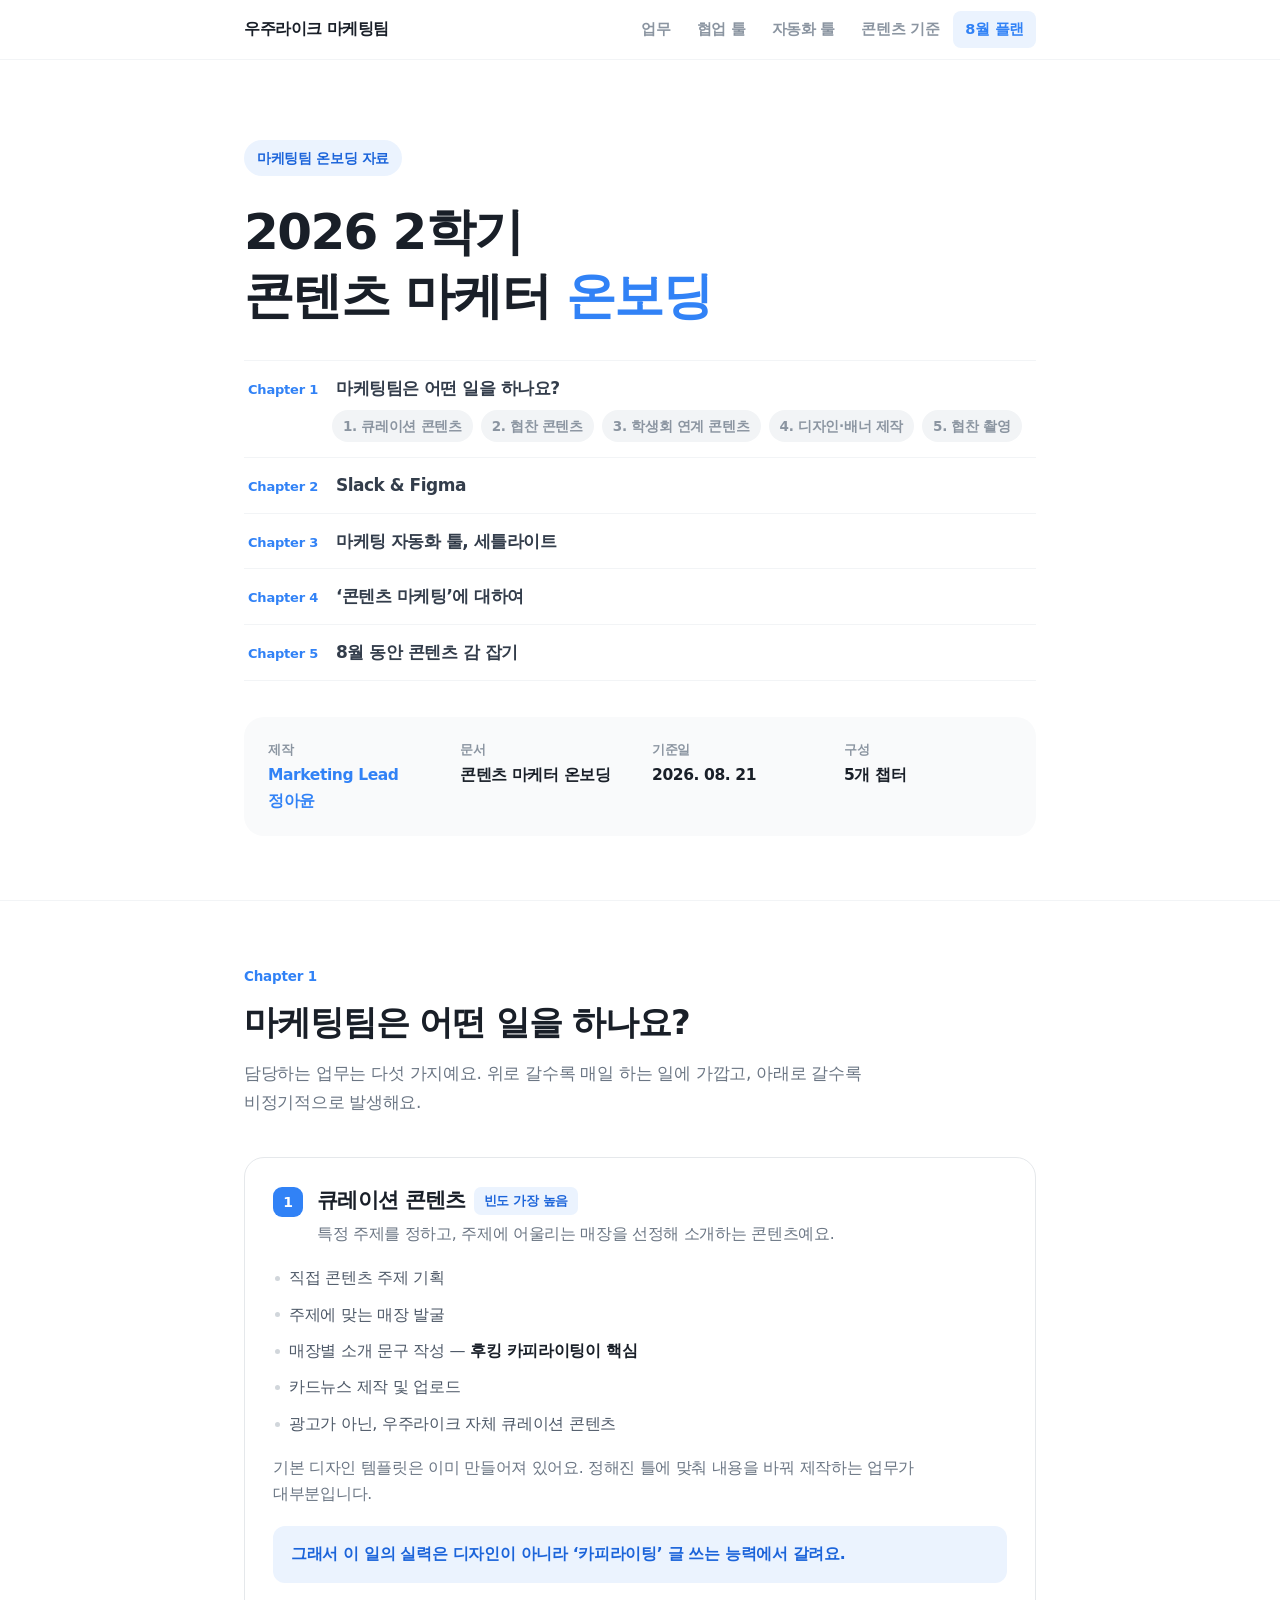
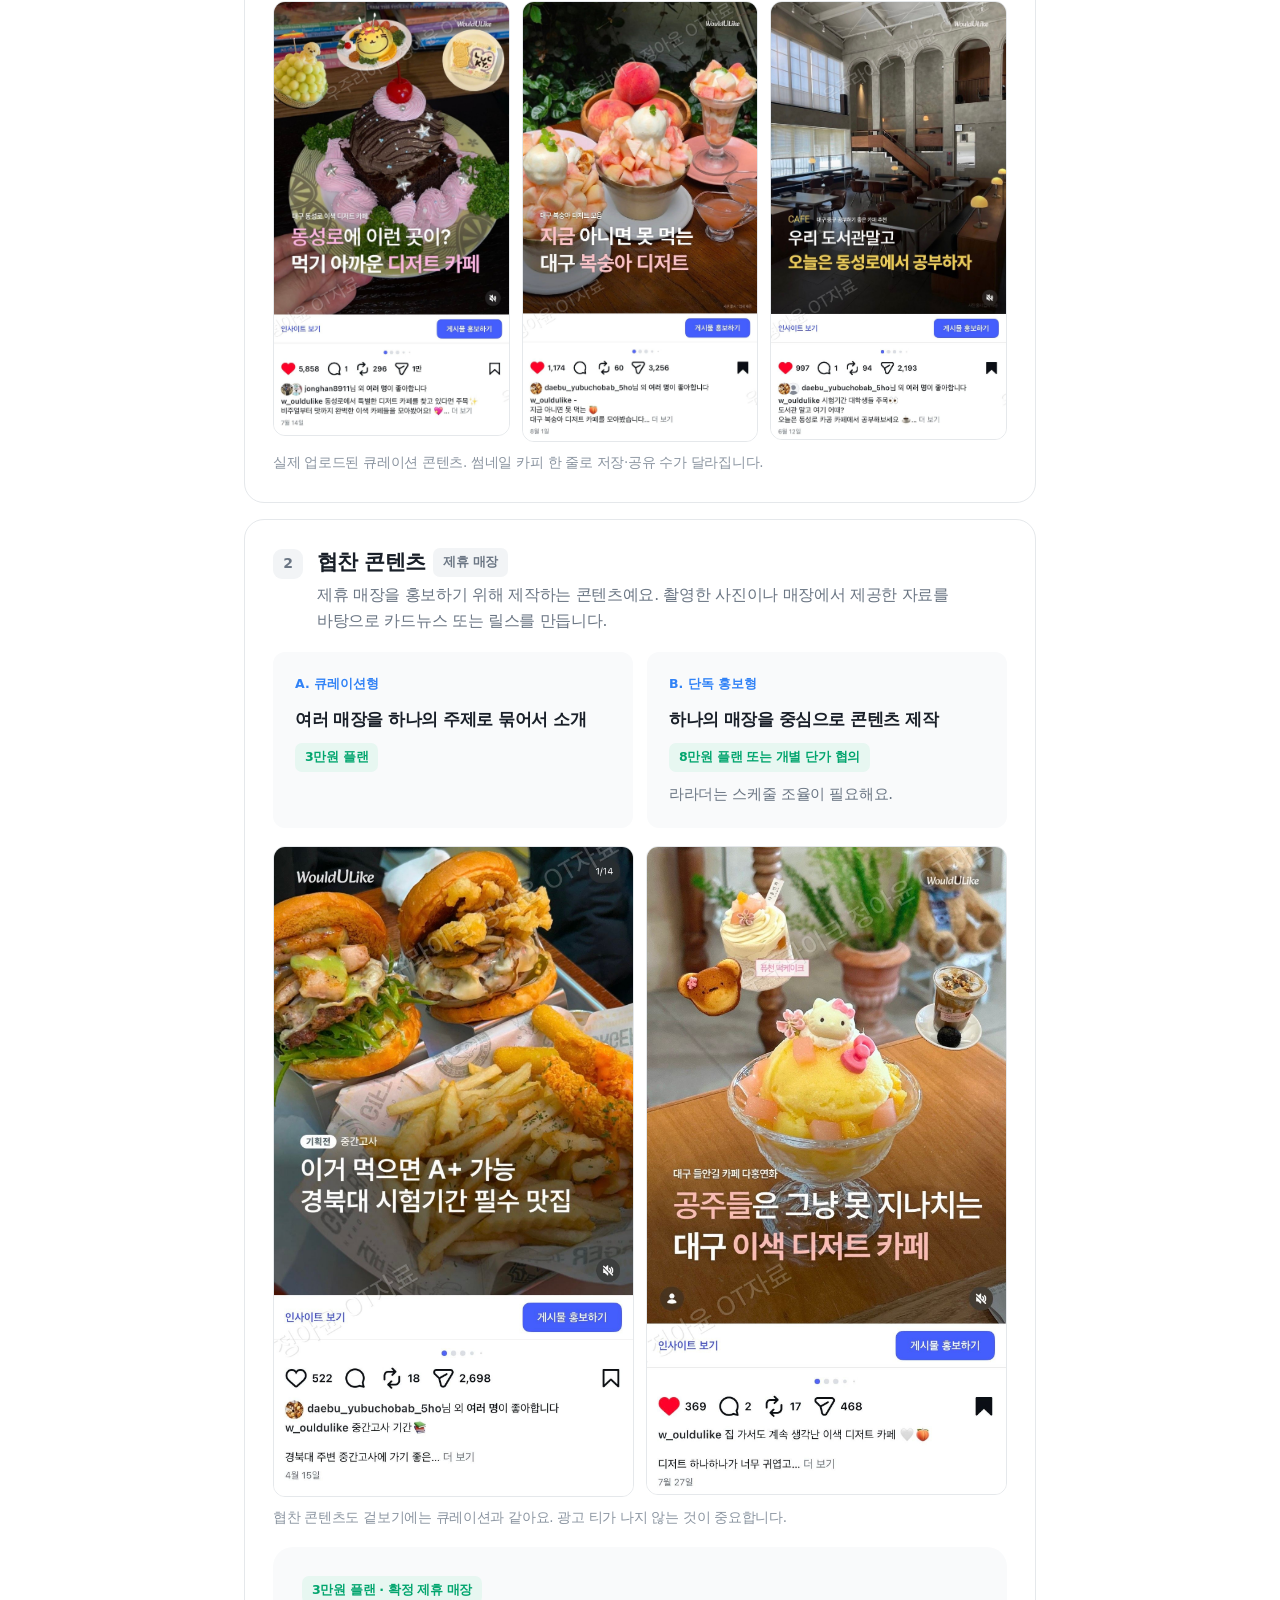
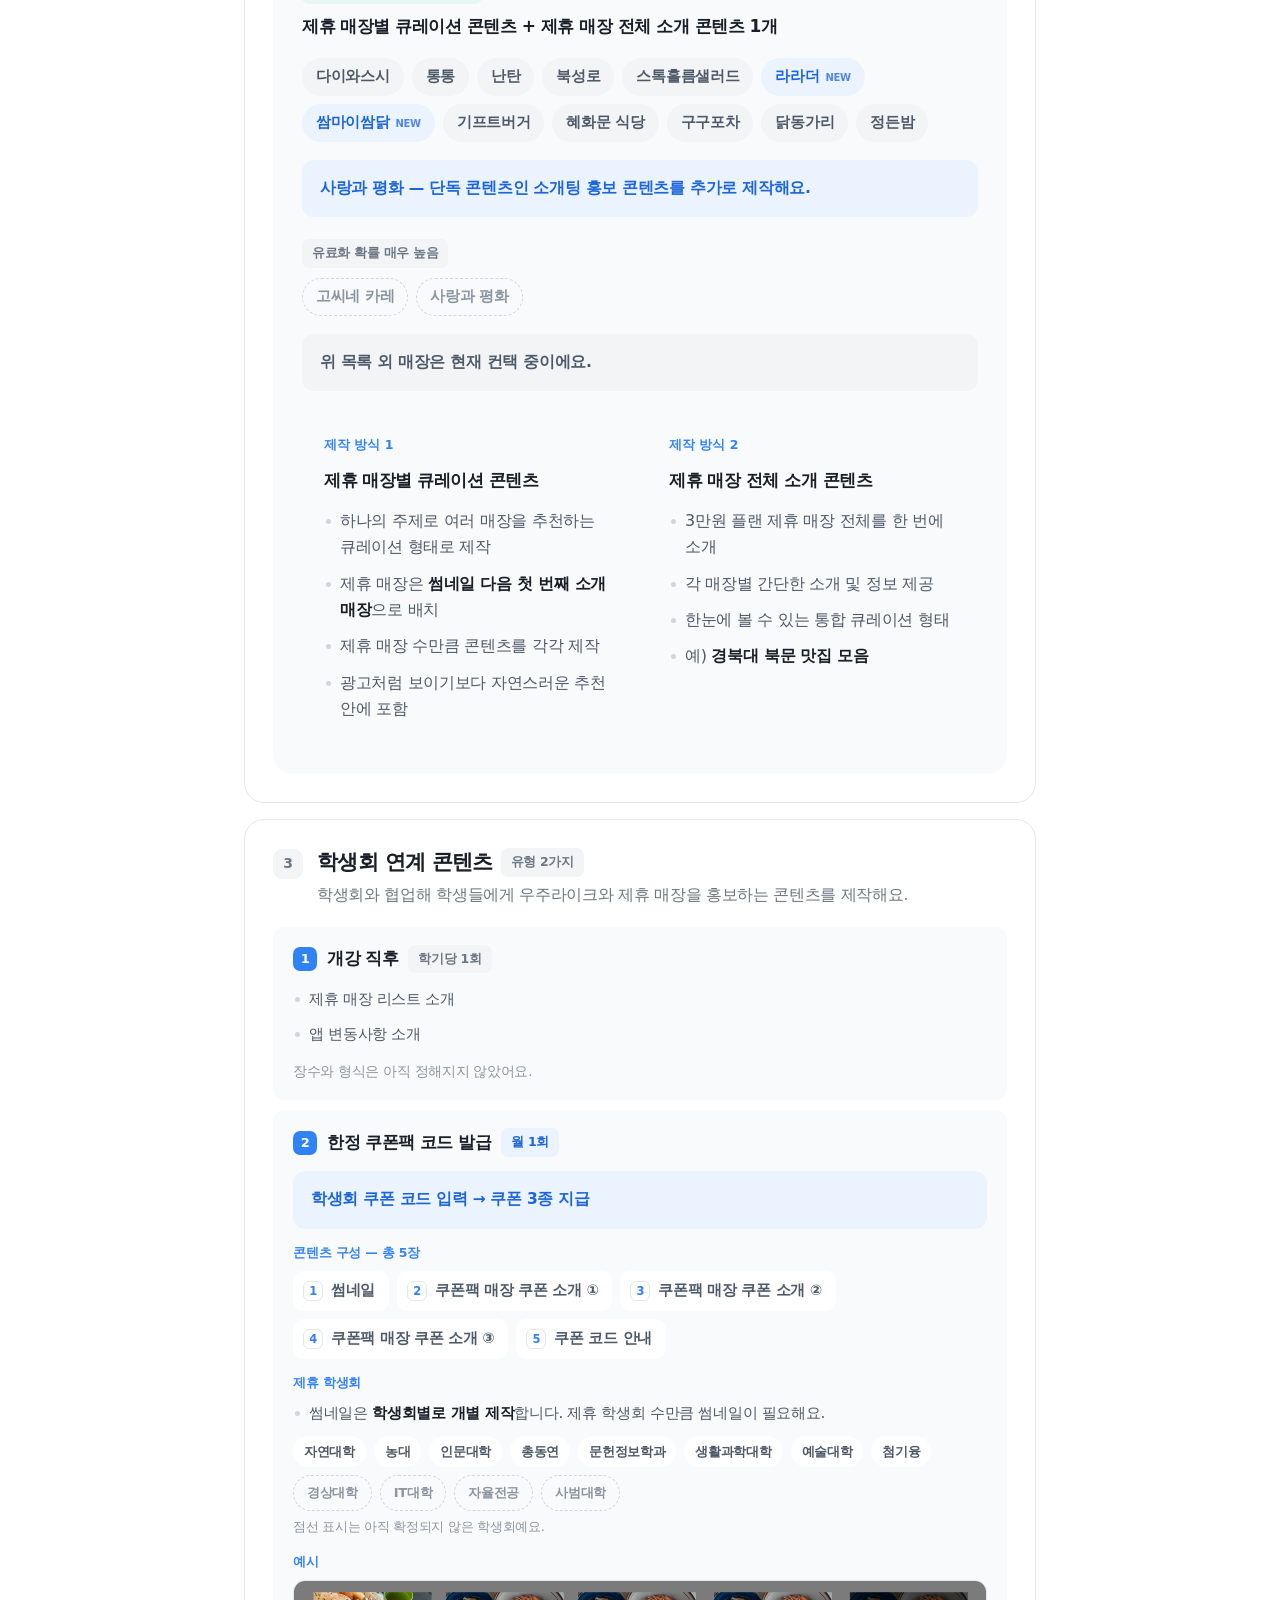
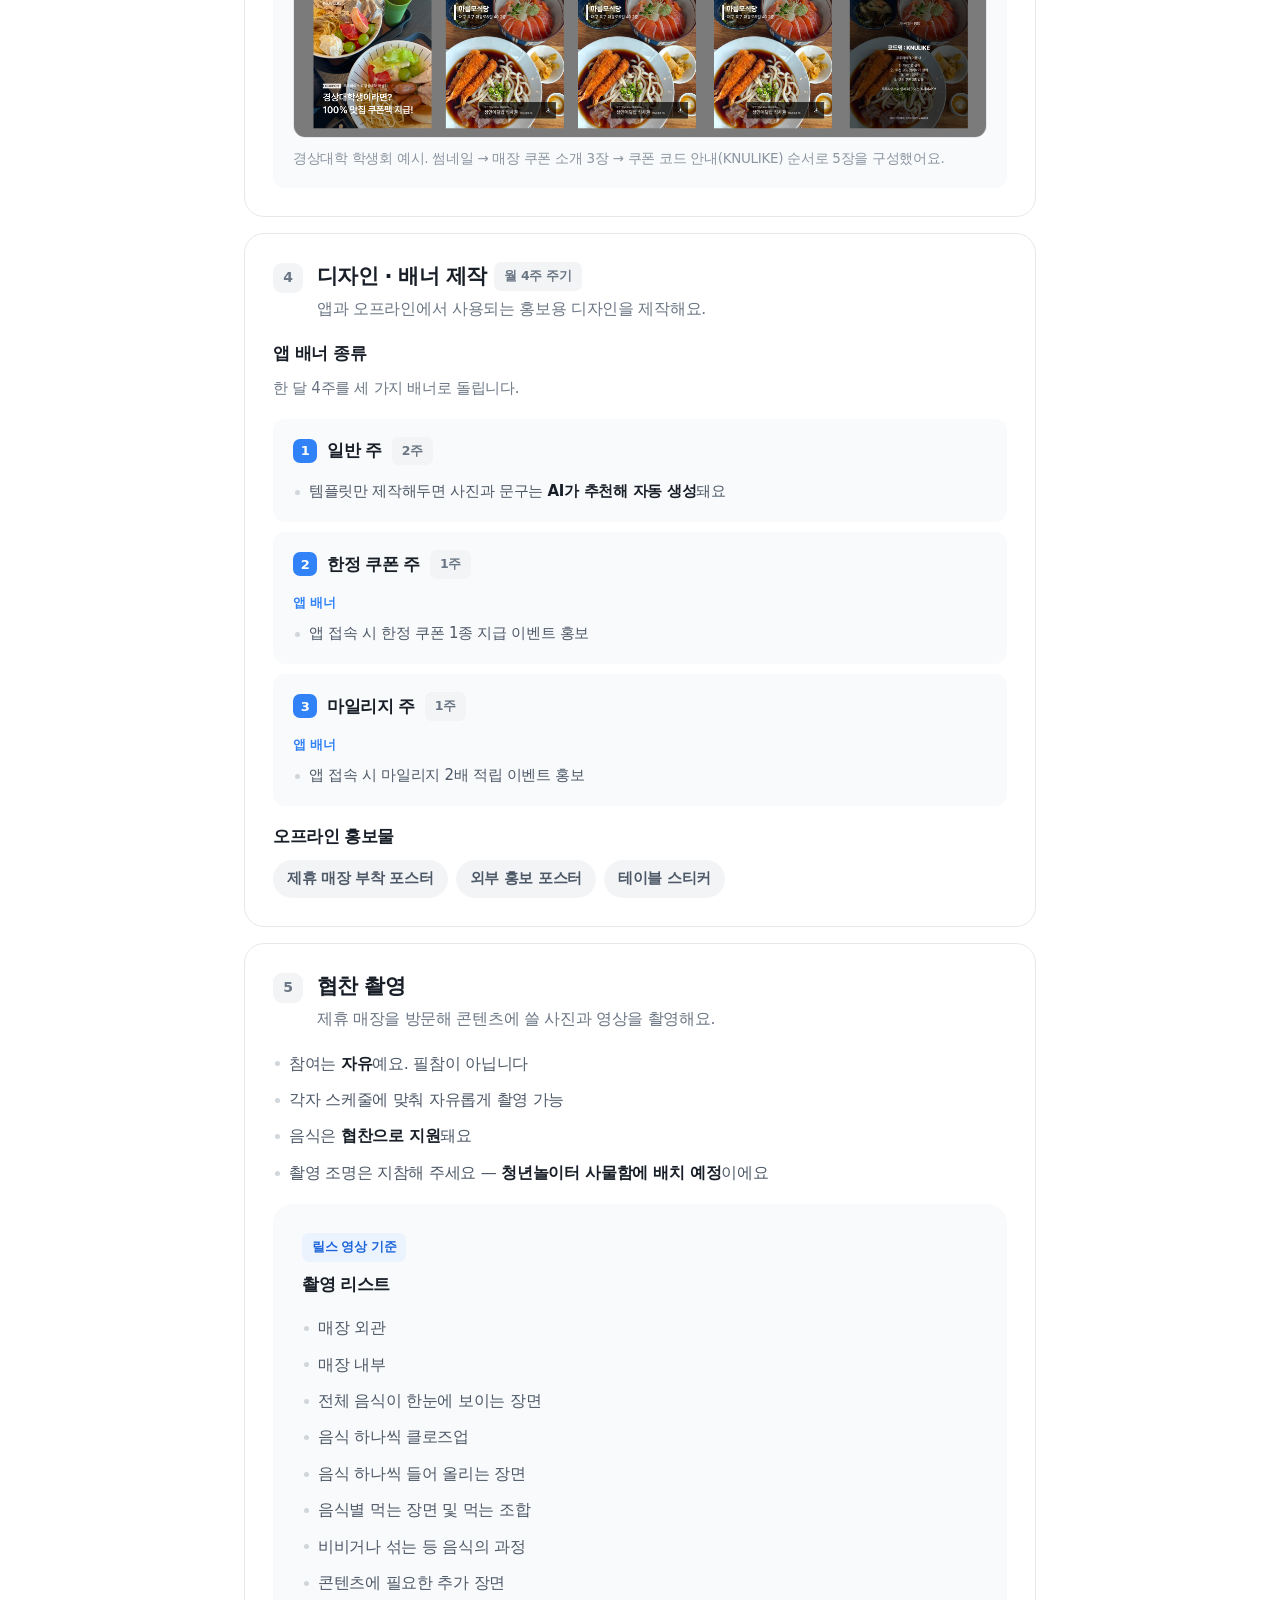
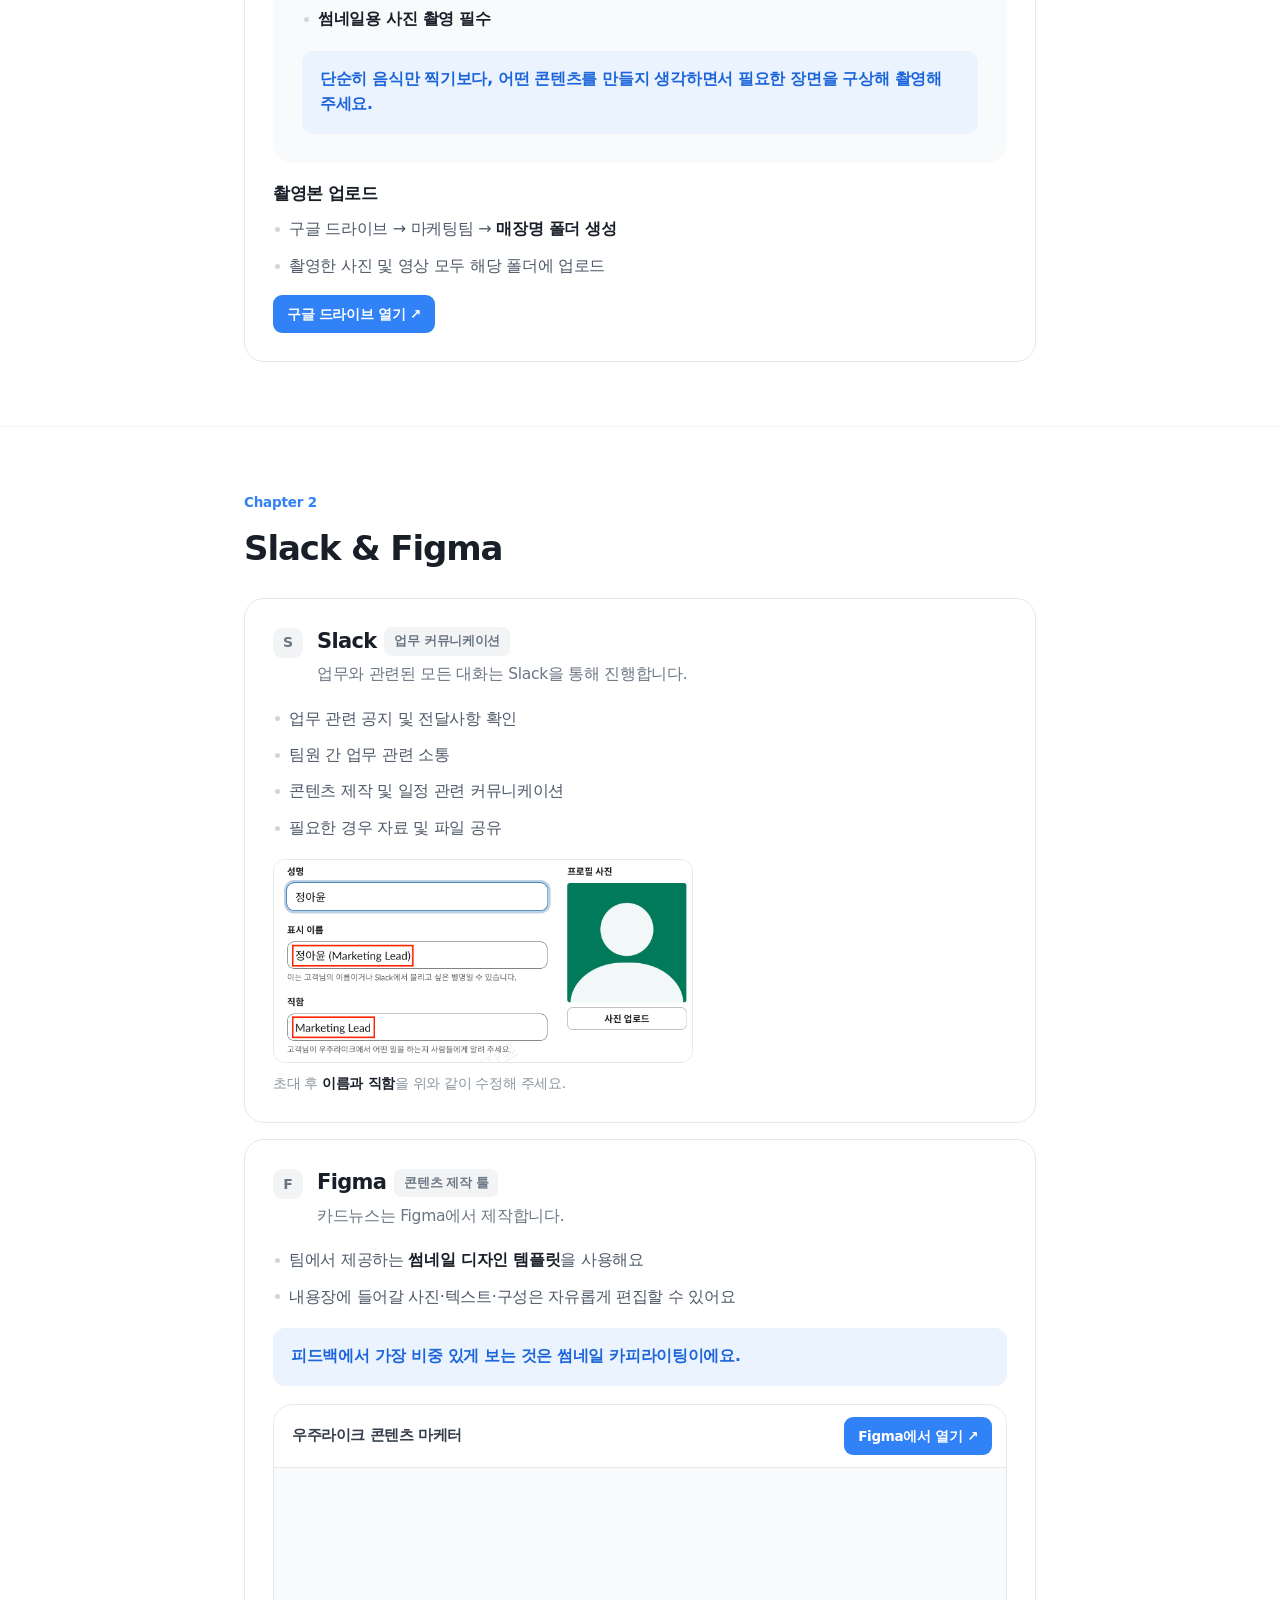
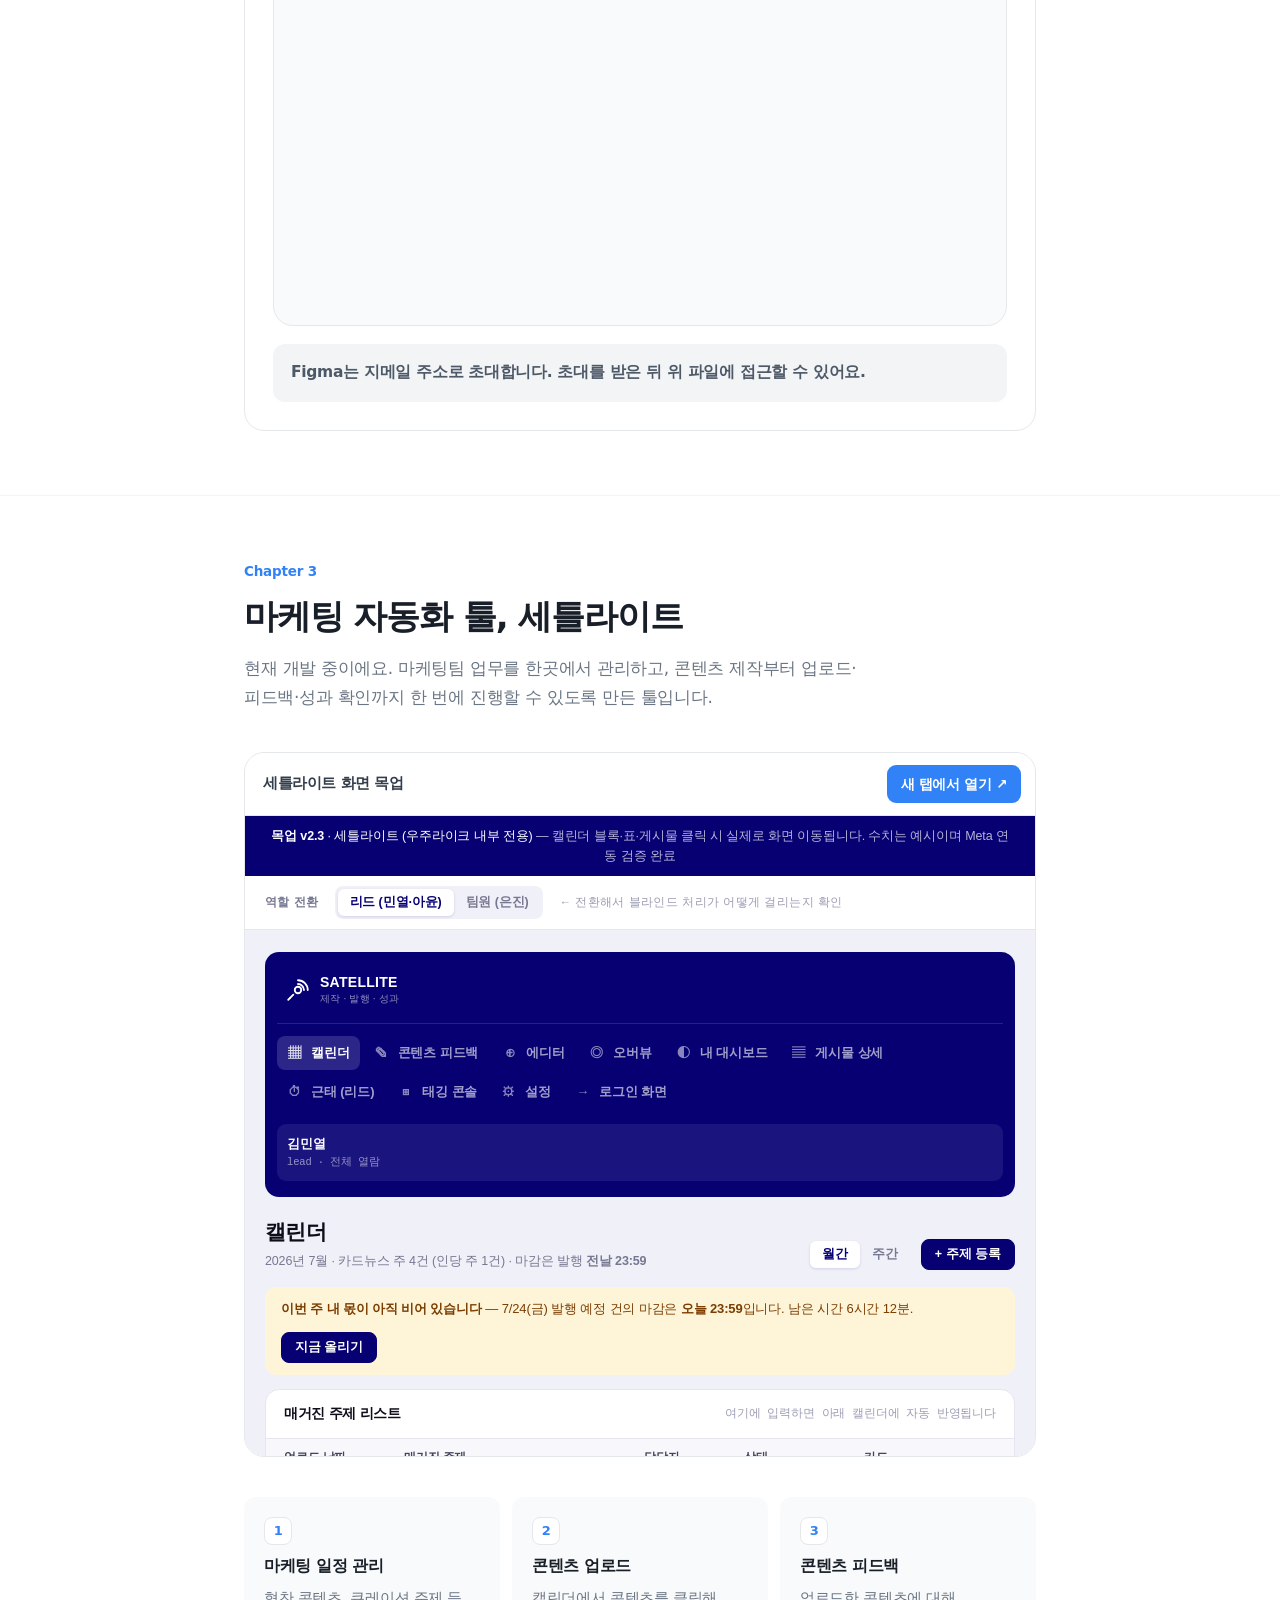
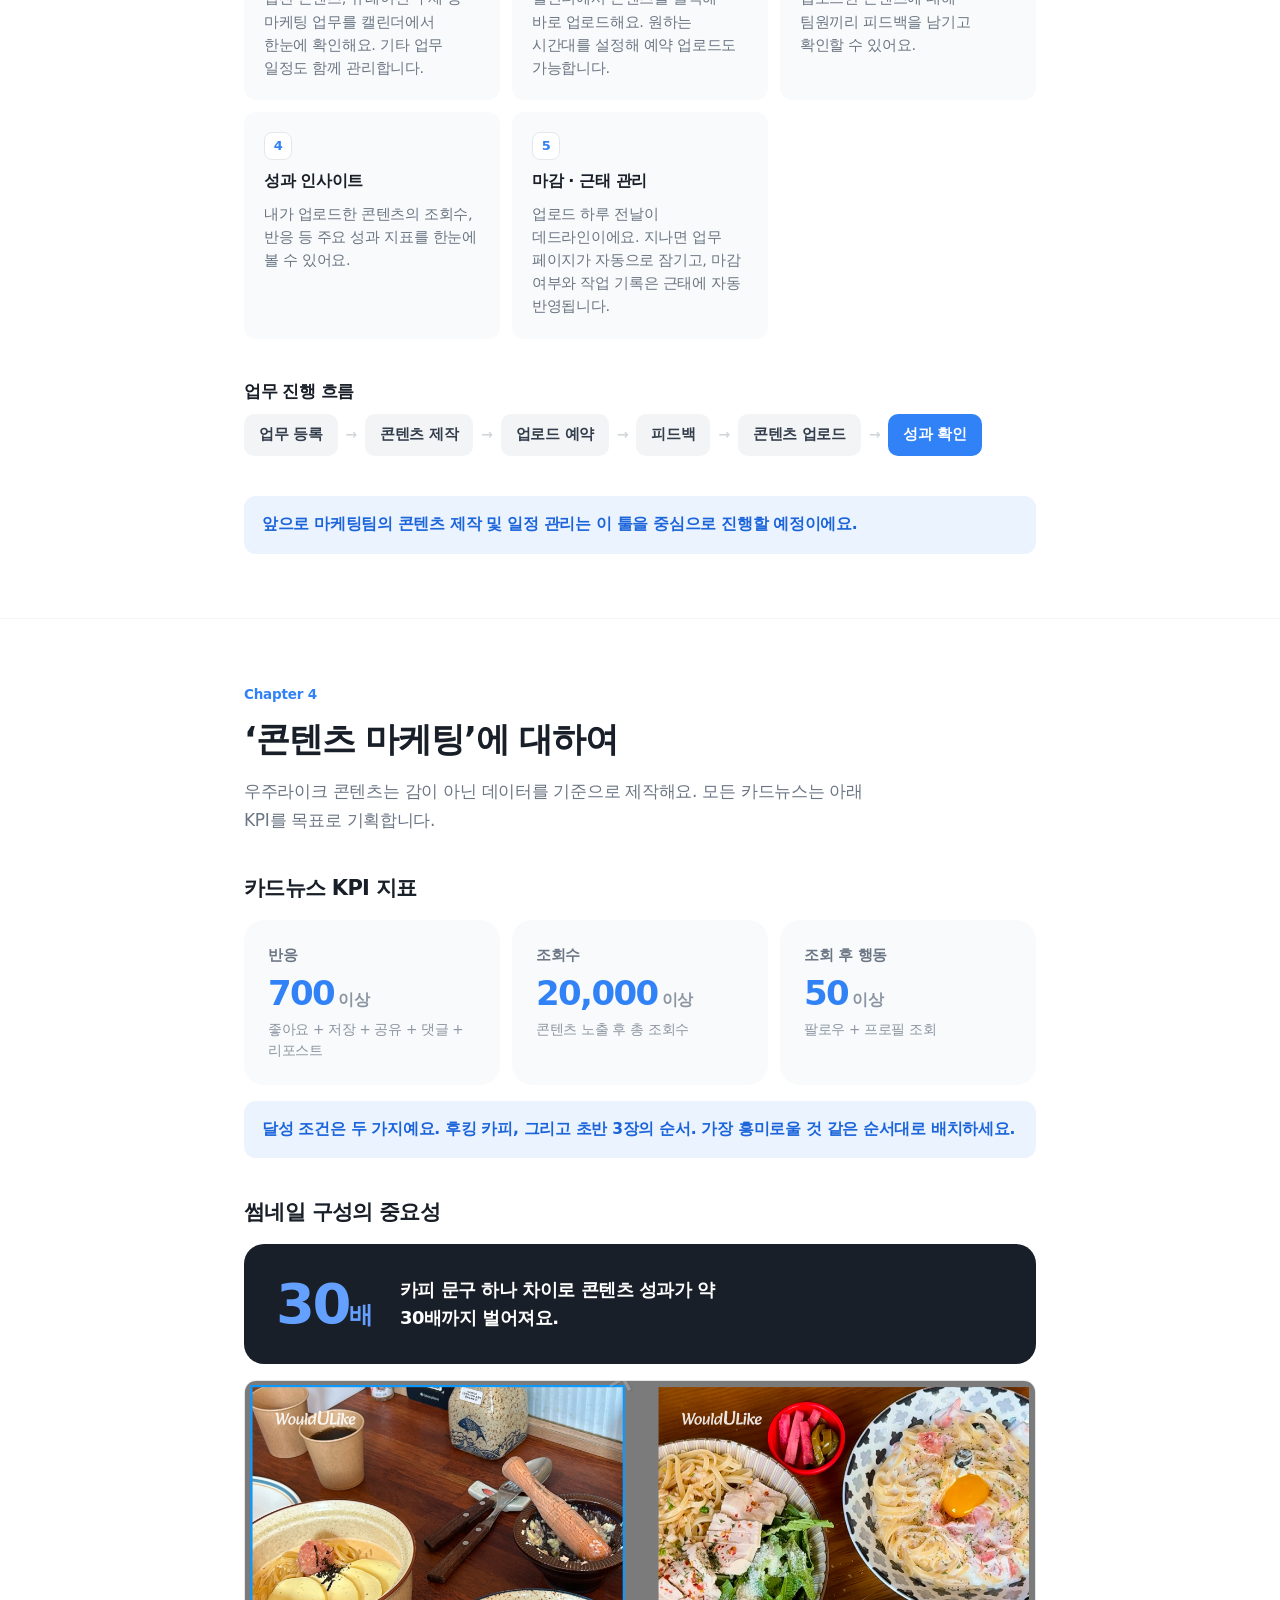
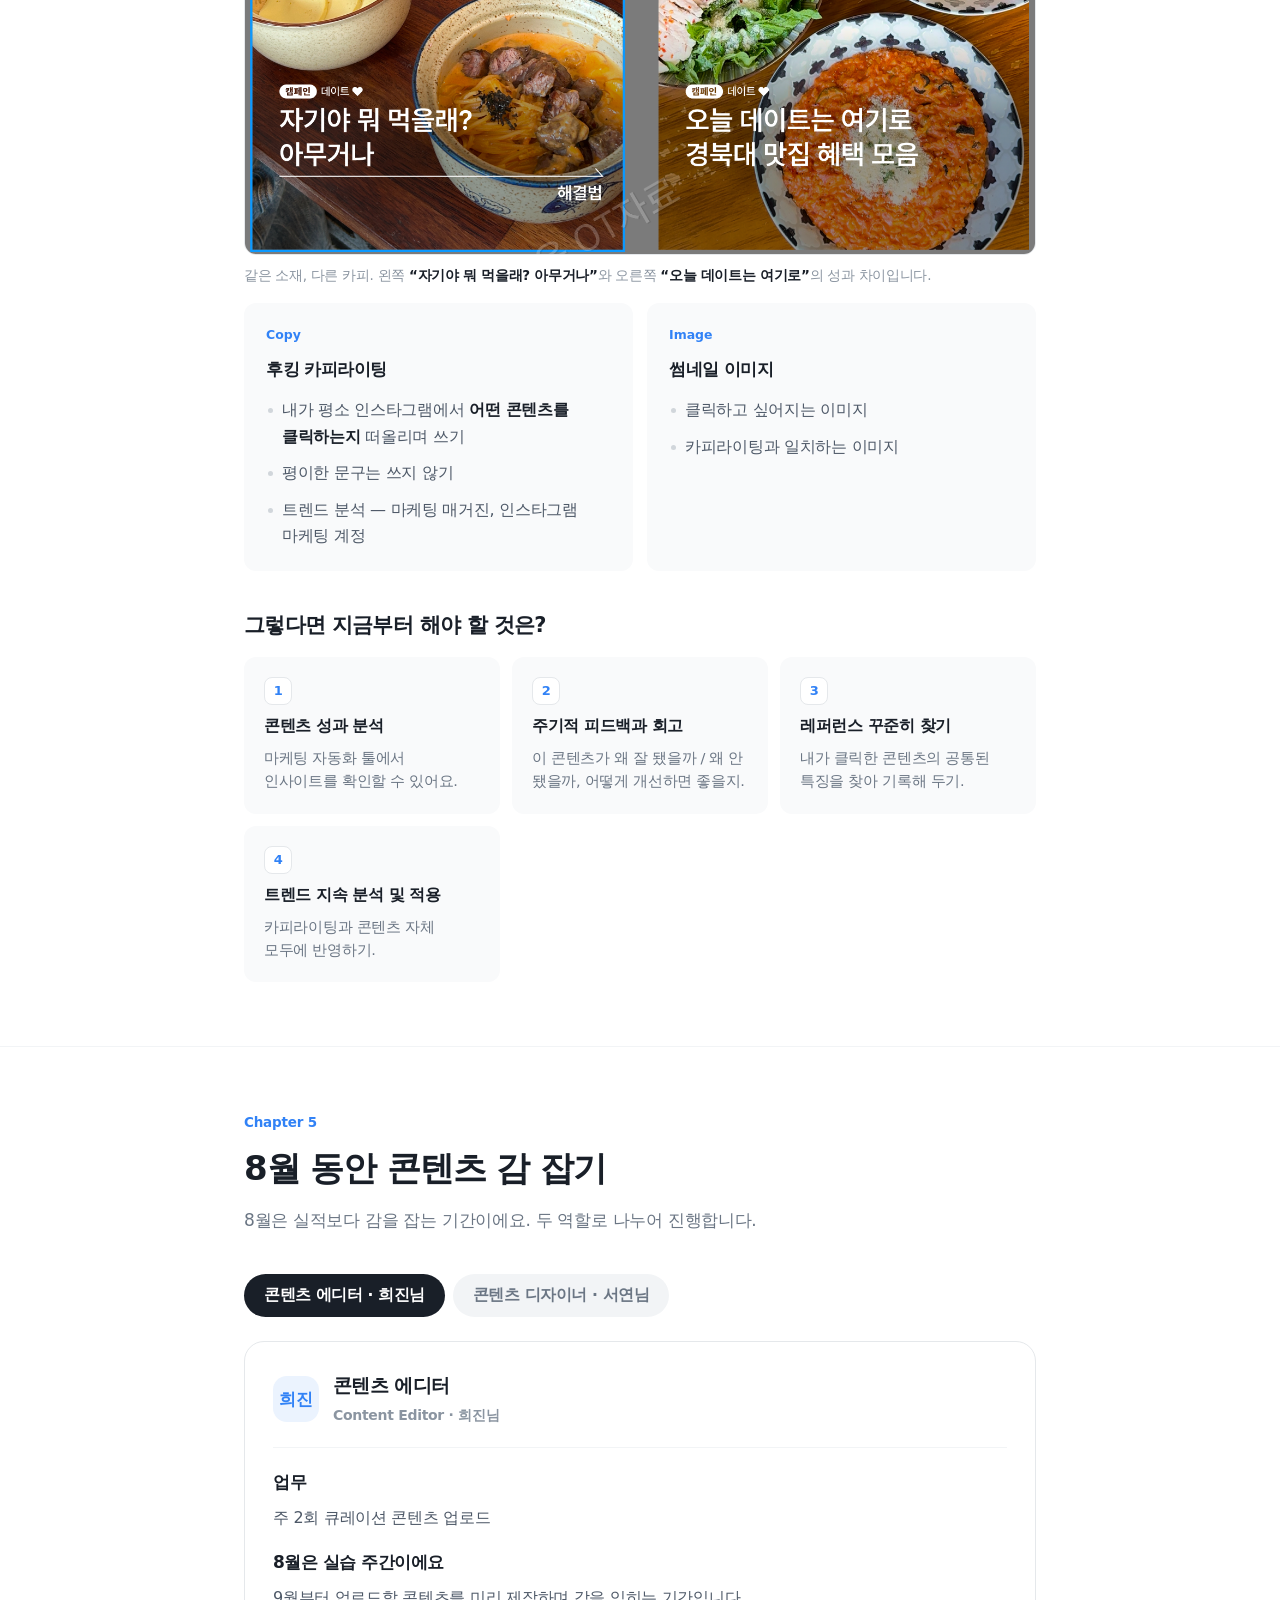
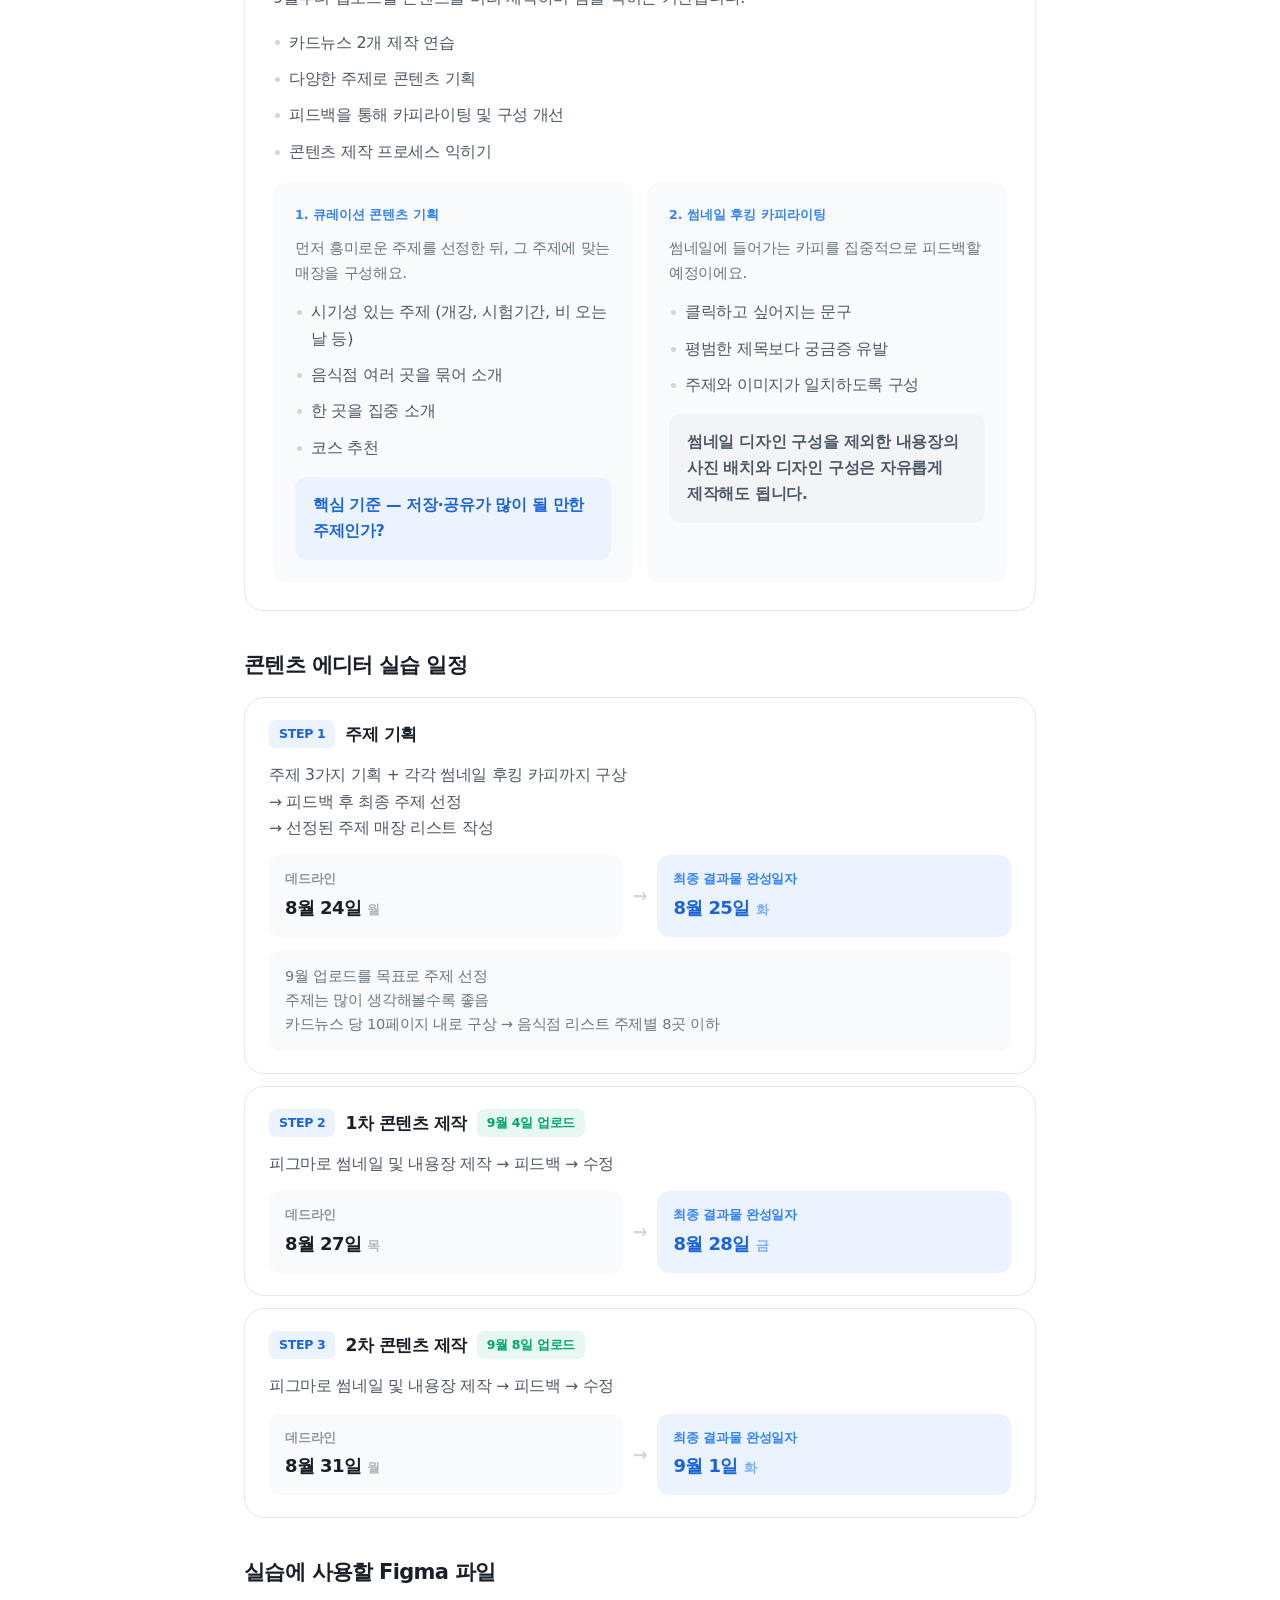
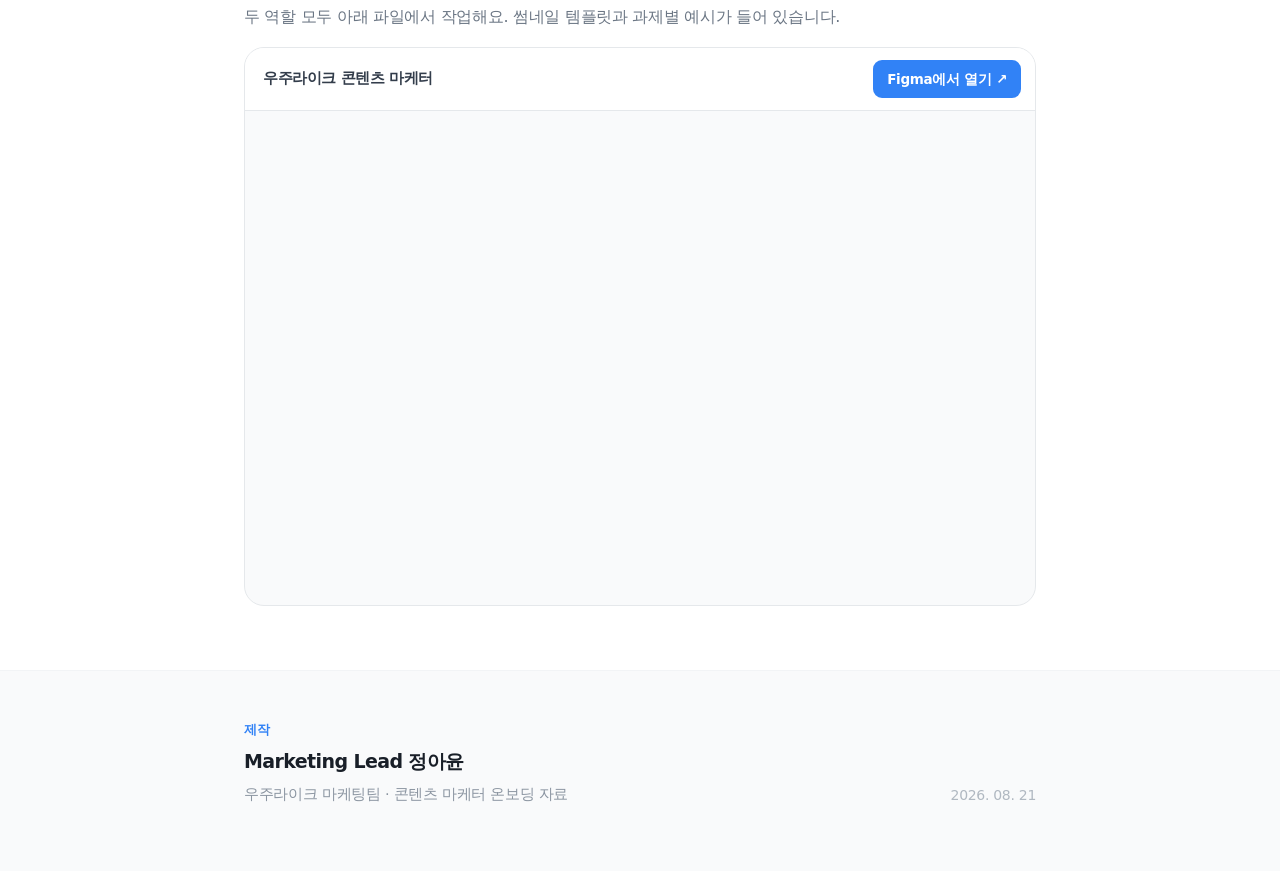
==== index.html @ c275dcf7 "협찬 콘텐츠 A/B 유형에 플랜 단가 반영 Co-Authored-By: Claude Opus 5 (1M context) <noreply@anthropic.com>" ====
<!DOCTYPE html>
<html lang="ko">
<head>
<meta charset="UTF-8">
<meta name="viewport" content="width=device-width, initial-scale=1">
<title>ayun jeong ot</title>
<meta name="description" content="우주라이크 마케팅팀 콘텐츠 마케터 온보딩 자료. 업무 범위, 협업 툴, KPI 기준, 8월 실습 플랜.">
<meta name="robots" content="noindex, nofollow, noarchive, noimageindex">
<meta name="author" content="Ayun Jeong">
<meta property="og:title" content="ayun jeong ot">
<meta property="og:description" content="우주라이크 마케팅팀 콘텐츠 마케터 온보딩 자료">
<meta property="og:type" content="website">
<link rel="preconnect" href="https://cdn.jsdelivr.net" crossorigin>
<link rel="stylesheet" href="https://cdn.jsdelivr.net/gh/orioncactus/pretendard@v1.3.9/dist/web/variable/pretendardvariable-dynamic-subset.css">
<link rel="stylesheet" href="styles.css?v=24">
</head>
<body>

<header class="site-header">
  <div class="wrap">
    <a class="brand" href="#top">
      <span class="bn">우주라이크 마케팅팀</span>
    </a>
    <nav class="gnb">
      <a href="#work">업무</a>
      <a href="#tools">협업 툴</a>
      <a href="#satellite">자동화 툴</a>
      <a href="#principle">콘텐츠 기준</a>
      <a href="#august">8월 플랜</a>
    </nav>
  </div>
</header>

<main id="top">

  <!-- ===== HERO ===== -->
  <div class="hero">
    <div class="wrap">
      <span class="badge">마케팅팀 온보딩 자료</span>
      <h1>2026 2학기<br>콘텐츠 마케터 <span class="accent">온보딩</span></h1>

      <nav class="toc" aria-label="목차">
        <div class="toc-group">
          <a href="#work"><span class="tc">Chapter 1</span><span class="tt">마케팅팀은 어떤 일을 하나요?</span></a>
          <div class="toc-sub">
            <a href="#work-1">1. 큐레이션 콘텐츠</a>
            <a href="#work-2">2. 협찬 콘텐츠</a>
            <a href="#work-3">3. 학생회 연계 콘텐츠</a>
            <a href="#work-4">4. 디자인·배너 제작</a>
            <a href="#work-5">5. 협찬 촬영</a>
          </div>
        </div>
        <a href="#tools"><span class="tc">Chapter 2</span><span class="tt">Slack &amp; Figma</span></a>
        <a href="#satellite"><span class="tc">Chapter 3</span><span class="tt">마케팅 자동화 툴, 세틀라이트</span></a>
        <a href="#principle"><span class="tc">Chapter 4</span><span class="tt">‘콘텐츠 마케팅’에 대하여</span></a>
        <a href="#august"><span class="tc">Chapter 5</span><span class="tt">8월 동안 콘텐츠 감 잡기</span></a>
      </nav>

      <div class="meta-card">
        <div class="item"><span class="k">제작</span><span class="v blue">Marketing Lead 정아윤</span></div>
        <div class="item"><span class="k">문서</span><span class="v">콘텐츠 마케터 온보딩</span></div>
        <div class="item"><span class="k">기준일</span><span class="v">2026. 08. 21</span></div>
        <div class="item"><span class="k">구성</span><span class="v">5개 챕터</span></div>
      </div>
    </div>
  </div>

  <!-- ===== 1. 업무 ===== -->
  <section id="work">
    <div class="wrap">
      <p class="sec-label">Chapter 1</p>
      <h2>마케팅팀은 어떤 일을 하나요?</h2>
      <p class="lead">담당하는 업무는 다섯 가지예요. 위로 갈수록 매일 하는 일에 가깝고, 아래로 갈수록 비정기적으로 발생해요.</p>

      <div class="stack">

        <!-- ① -->
        <article class="card hi" id="work-1">
          <div class="card-top">
            <span class="idx">1</span>
            <div class="tt">
              <div class="row"><h3>큐레이션 콘텐츠</h3><span class="pill blue">빈도 가장 높음</span></div>
              <p class="desc">특정 주제를 정하고, 주제에 어울리는 매장을 선정해 소개하는 콘텐츠예요.</p>
            </div>
          </div>
          <ul class="bul">
            <li>직접 콘텐츠 주제 기획</li>
            <li>주제에 맞는 매장 발굴</li>
            <li>매장별 소개 문구 작성 — <strong>후킹 카피라이팅이 핵심</strong></li>
            <li>카드뉴스 제작 및 업로드</li>
            <li>광고가 아닌, 우주라이크 자체 큐레이션 콘텐츠</li>
          </ul>
          <p style="font-size:15.5px;color:var(--grey600);line-height:1.7">기본 디자인 템플릿은 이미 만들어져 있어요. 정해진 틀에 맞춰 내용을 바꿔 제작하는 업무가 대부분입니다.</p>
          <p class="callout">그래서 이 일의 실력은 디자인이 아니라 <strong>‘카피라이팅’ 글 쓰는 능력</strong>에서 갈려요.</p>
          <figure>
            <div class="shots">
              <img src="assets/curation-1.jpg?v=2" alt="큐레이션 콘텐츠 예시 1 — 동성로 디저트 카페" class="zoomable" loading="lazy">
              <img src="assets/curation-2.jpg?v=2" alt="큐레이션 콘텐츠 예시 2" class="zoomable" loading="lazy">
              <img src="assets/curation-3.jpg?v=2" alt="큐레이션 콘텐츠 예시 3" class="zoomable" loading="lazy">
            </div>
            <figcaption>실제 업로드된 큐레이션 콘텐츠. 썸네일 카피 한 줄로 저장·공유 수가 달라집니다.</figcaption>
          </figure>
        </article>

        <!-- ② -->
        <article class="card" id="work-2">
          <div class="card-top">
            <span class="idx">2</span>
            <div class="tt">
              <div class="row"><h3>협찬 콘텐츠</h3><span class="pill">제휴 매장</span></div>
              <p class="desc">제휴 매장을 홍보하기 위해 제작하는 콘텐츠예요. 촬영한 사진이나 매장에서 제공한 자료를 바탕으로 카드뉴스 또는 릴스를 만듭니다.</p>
            </div>
          </div>

          <div class="duo">
            <div class="cell">
              <span class="tag">A. 큐레이션형</span>
              <span class="ct">여러 매장을 하나의 주제로 묶어서 소개</span>
              <span class="pill green" style="align-self:flex-start">3만원 플랜</span>
            </div>
            <div class="cell">
              <span class="tag">B. 단독 홍보형</span>
              <span class="ct">하나의 매장을 중심으로 콘텐츠 제작</span>
              <span class="pill green" style="align-self:flex-start">8만원 플랜 또는 개별 단가 협의</span>
              <span class="cd">라라더는 스케줄 조율이 필요해요.</span>
            </div>
          </div>

          <figure>
            <div class="shots" style="grid-template-columns:repeat(auto-fit,minmax(200px,1fr))">
              <img src="assets/sponsor-1.jpg?v=2" alt="협찬 콘텐츠 예시 1 — 경북대 시험기간 맛집" class="zoomable" loading="lazy">
              <img src="assets/sponsor-2.jpg?v=2" alt="협찬 콘텐츠 예시 2" class="zoomable" loading="lazy">
            </div>
            <figcaption>협찬 콘텐츠도 겉보기에는 큐레이션과 같아요. 광고 티가 나지 않는 것이 중요합니다.</figcaption>
          </figure>

          <div class="card plain">
            <div class="stack-sm">
              <span class="pill green" style="align-self:flex-start">3만원 플랜 · 확정 제휴 매장</span>
              <h4>제휴 매장별 큐레이션 콘텐츠 + 제휴 매장 전체 소개 콘텐츠 1개</h4>
            </div>
            <div class="chips">
              <span class="chip">다이와스시</span>
              <span class="chip">통통</span>
              <span class="chip">난탄</span>
              <span class="chip">북성로</span>
              <span class="chip">스톡홀름샐러드</span>
              <span class="chip new">라라더</span>
              <span class="chip new">쌈마이쌈닭</span>
              <span class="chip">기프트버거</span>
              <span class="chip">혜화문 식당</span>
              <span class="chip">구구포차</span>
              <span class="chip">닭동가리</span>
              <span class="chip">정든밤</span>
            </div>
            <p class="callout">사랑과 평화 — 단독 콘텐츠인 <strong>소개팅 홍보 콘텐츠</strong>를 추가로 제작해요.</p>

            <div class="stack-sm" style="margin-top:4px">
              <span class="pill" style="align-self:flex-start">유료화 확률 매우 높음</span>
              <div class="chips">
                <span class="chip pending">고씨네 카레</span>
                <span class="chip pending">사랑과 평화</span>
              </div>
            </div>
            <p class="callout grey">위 목록 외 매장은 현재 컨택 중이에요.</p>

            <div class="duo" style="margin-top:4px">
              <div class="cell">
                <span class="tag">제작 방식 1</span>
                <span class="ct">제휴 매장별 큐레이션 콘텐츠</span>
                <ul class="bul" style="margin-top:4px">
                  <li>하나의 주제로 여러 매장을 추천하는 큐레이션 형태로 제작</li>
                  <li>제휴 매장은 <strong>썸네일 다음 첫 번째 소개 매장</strong>으로 배치</li>
                  <li>제휴 매장 수만큼 콘텐츠를 각각 제작</li>
                  <li>광고처럼 보이기보다 자연스러운 추천 안에 포함</li>
                </ul>
              </div>
              <div class="cell">
                <span class="tag">제작 방식 2</span>
                <span class="ct">제휴 매장 전체 소개 콘텐츠</span>
                <ul class="bul" style="margin-top:4px">
                  <li>3만원 플랜 제휴 매장 전체를 한 번에 소개</li>
                  <li>각 매장별 간단한 소개 및 정보 제공</li>
                  <li>한눈에 볼 수 있는 통합 큐레이션 형태</li>
                  <li>예) <strong>경북대 북문 맛집 모음</strong></li>
                </ul>
              </div>
            </div>
          </div>
        </article>

        <!-- ③ -->
        <article class="card" id="work-3">
          <div class="card-top">
            <span class="idx">3</span>
            <div class="tt">
              <div class="row"><h3>학생회 연계 콘텐츠</h3><span class="pill">유형 2가지</span></div>
              <p class="desc">학생회와 협업해 학생들에게 우주라이크와 제휴 매장을 홍보하는 콘텐츠를 제작해요.</p>
            </div>
          </div>

          <div class="weeks">
            <div class="wk">
              <div class="wk-head">
                <span class="wk-n">1</span>
                <span class="wk-t">개강 직후</span>
                <span class="pill">학기당 1회</span>
              </div>
              <ul class="bul">
                <li>제휴 매장 리스트 소개</li>
                <li>앱 변동사항 소개</li>
              </ul>
              <p style="font-size:13.5px;color:var(--grey500);line-height:1.6">장수와 형식은 아직 정해지지 않았어요.</p>
            </div>

            <div class="wk">
              <div class="wk-head">
                <span class="wk-n">2</span>
                <span class="wk-t">한정 쿠폰팩 코드 발급</span>
                <span class="pill blue">월 1회</span>
              </div>
              <p class="callout"><strong>학생회 쿠폰 코드 입력</strong> → 쿠폰 3종 지급</p>

              <div class="wk-sub">
                <span class="wk-lab">콘텐츠 구성 — 총 5장</span>
                <div class="pages">
                  <div class="pg"><span class="pn">1</span><span class="pt">썸네일</span></div>
                  <div class="pg"><span class="pn">2</span><span class="pt">쿠폰팩 매장 쿠폰 소개 ①</span></div>
                  <div class="pg"><span class="pn">3</span><span class="pt">쿠폰팩 매장 쿠폰 소개 ②</span></div>
                  <div class="pg"><span class="pn">4</span><span class="pt">쿠폰팩 매장 쿠폰 소개 ③</span></div>
                  <div class="pg"><span class="pn">5</span><span class="pt">쿠폰 코드 안내</span></div>
                </div>
              </div>

              <div class="wk-sub">
                <span class="wk-lab">제휴 학생회</span>
                <ul class="bul">
                  <li>썸네일은 <strong>학생회별로 개별 제작</strong>합니다. 제휴 학생회 수만큼 썸네일이 필요해요.</li>
                </ul>
                <div class="chips" style="margin-top:2px">
                  <span class="chip sm">자연대학</span>
                  <span class="chip sm">농대</span>
                  <span class="chip sm">인문대학</span>
                  <span class="chip sm">총동연</span>
                  <span class="chip sm">문헌정보학과</span>
                  <span class="chip sm">생활과학대학</span>
                  <span class="chip sm">예술대학</span>
                  <span class="chip sm">첨기융</span>
                  <span class="chip sm pending">경상대학</span>
                  <span class="chip sm pending">IT대학</span>
                  <span class="chip sm pending">자율전공</span>
                  <span class="chip sm pending">사범대학</span>
                </div>
                <p style="font-size:13px;color:var(--grey500);line-height:1.6;margin-top:-2px">점선 표시는 아직 확정되지 않은 학생회예요.</p>
              </div>

              <div class="wk-sub">
                <span class="wk-lab">예시</span>
                <figure>
                  <img src="assets/student-council.png?v=2" alt="학생회 연계 콘텐츠 예시 — 경상대학 학생회 5장 구성" class="zoomable" loading="lazy">
                  <figcaption>경상대학 학생회 예시. 썸네일 → 매장 쿠폰 소개 3장 → 쿠폰 코드 안내(KNULIKE) 순서로 5장을 구성했어요.</figcaption>
                </figure>
              </div>
            </div>
          </div>
        </article>

        <!-- ④ -->
        <article class="card" id="work-4">
          <div class="card-top">
            <span class="idx">4</span>
            <div class="tt">
              <div class="row"><h3>디자인 · 배너 제작</h3><span class="pill">월 4주 주기</span></div>
              <p class="desc">앱과 오프라인에서 사용되는 홍보용 디자인을 제작해요.</p>
            </div>
          </div>

          <div class="stack-sm">
            <h4>앱 배너 종류</h4>
            <p style="font-size:15px;color:var(--grey600);line-height:1.65">한 달 4주를 세 가지 배너로 돌립니다.</p>
          </div>

          <div class="weeks">
            <div class="wk">
              <div class="wk-head">
                <span class="wk-n">1</span>
                <span class="wk-t">일반 주</span>
                <span class="pill">2주</span>
              </div>
              <ul class="bul">
                <li>템플릿만 제작해두면 사진과 문구는 <strong>AI가 추천해 자동 생성</strong>돼요</li>
              </ul>
            </div>

            <div class="wk">
              <div class="wk-head">
                <span class="wk-n">2</span>
                <span class="wk-t">한정 쿠폰 주</span>
                <span class="pill">1주</span>
              </div>
              <div class="wk-sub">
                <span class="wk-lab">앱 배너</span>
                <ul class="bul">
                  <li>앱 접속 시 한정 쿠폰 1종 지급 이벤트 홍보</li>
                </ul>
              </div>
            </div>

            <div class="wk">
              <div class="wk-head">
                <span class="wk-n">3</span>
                <span class="wk-t">마일리지 주</span>
                <span class="pill">1주</span>
              </div>
              <div class="wk-sub">
                <span class="wk-lab">앱 배너</span>
                <ul class="bul">
                  <li>앱 접속 시 마일리지 2배 적립 이벤트 홍보</li>
                </ul>
              </div>
            </div>
          </div>

          <div class="stack-sm">
            <h4>오프라인 홍보물</h4>
            <div class="chips">
              <span class="chip">제휴 매장 부착 포스터</span>
              <span class="chip">외부 홍보 포스터</span>
              <span class="chip">테이블 스티커</span>
            </div>
          </div>
        </article>

        <!-- ⑤ -->
        <article class="card" id="work-5">
          <div class="card-top">
            <span class="idx">5</span>
            <div class="tt">
              <div class="row"><h3>협찬 촬영</h3></div>
              <p class="desc">제휴 매장을 방문해 콘텐츠에 쓸 사진과 영상을 촬영해요.</p>
            </div>
          </div>

          <ul class="bul">
            <li>참여는 <strong>자유</strong>예요. 필참이 아닙니다</li>
            <li>각자 스케줄에 맞춰 자유롭게 촬영 가능</li>
            <li>음식은 <strong>협찬으로 지원</strong>돼요</li>
            <li>촬영 조명은 지참해 주세요 — <strong>청년놀이터 사물함에 배치 예정</strong>이에요</li>
          </ul>

          <div class="card plain">
            <div class="stack-sm">
              <span class="pill blue" style="align-self:flex-start">릴스 영상 기준</span>
              <h4>촬영 리스트</h4>
            </div>
            <ul class="bul">
              <li>매장 외관</li>
              <li>매장 내부</li>
              <li>전체 음식이 한눈에 보이는 장면</li>
              <li>음식 하나씩 클로즈업</li>
              <li>음식 하나씩 들어 올리는 장면</li>
              <li>음식별 먹는 장면 및 먹는 조합</li>
              <li>비비거나 섞는 등 음식의 과정</li>
              <li>콘텐츠에 필요한 추가 장면</li>
              <li><strong>썸네일용 사진 촬영 필수</strong></li>
            </ul>
            <p class="callout">단순히 음식만 찍기보다, <strong>어떤 콘텐츠를 만들지 생각하면서</strong> 필요한 장면을 구상해 촬영해 주세요.</p>
          </div>

          <div class="stack-sm">
            <h4>촬영본 업로드</h4>
            <ul class="bul">
              <li>구글 드라이브 → 마케팅팀 → <strong>매장명 폴더 생성</strong></li>
              <li>촬영한 사진 및 영상 모두 해당 폴더에 업로드</li>
            </ul>
            <a class="btn" style="align-self:flex-start;margin-top:6px" href="https://drive.google.com/drive/u/4/folders/12nI7mCtpxZaTk8BaZ8KwUTmORZfrff4x" target="_blank" rel="noopener">구글 드라이브 열기 ↗</a>
          </div>
        </article>

      </div>
    </div>
  </section>

  <!-- ===== 2. 협업 툴 ===== -->
  <section id="tools">
    <div class="wrap">
      <p class="sec-label">Chapter 2</p>
      <h2>Slack &amp; Figma</h2>

      <div class="stack">
        <article class="card">
          <div class="card-top">
            <span class="idx">S</span>
            <div class="tt">
              <div class="row"><h3>Slack</h3><span class="pill">업무 커뮤니케이션</span></div>
              <p class="desc">업무와 관련된 모든 대화는 Slack을 통해 진행합니다.</p>
            </div>
          </div>
          <ul class="bul">
            <li>업무 관련 공지 및 전달사항 확인</li>
            <li>팀원 간 업무 관련 소통</li>
            <li>콘텐츠 제작 및 일정 관련 커뮤니케이션</li>
            <li>필요한 경우 자료 및 파일 공유</li>
          </ul>
          <figure>
            <img src="assets/slack-profile.png?v=2" alt="Slack 프로필 이름과 직함 수정 화면" class="zoomable" loading="lazy" style="max-width:420px">
            <figcaption>초대 후 <strong>이름과 직함</strong>을 위와 같이 수정해 주세요.</figcaption>
          </figure>
        </article>

        <article class="card">
          <div class="card-top">
            <span class="idx">F</span>
            <div class="tt">
              <div class="row"><h3>Figma</h3><span class="pill">콘텐츠 제작 툴</span></div>
              <p class="desc">카드뉴스는 Figma에서 제작합니다.</p>
            </div>
          </div>
          <ul class="bul">
            <li>팀에서 제공하는 <strong>썸네일 디자인 템플릿</strong>을 사용해요</li>
            <li>내용장에 들어갈 사진·텍스트·구성은 자유롭게 편집할 수 있어요</li>
          </ul>
          <p class="callout">피드백에서 가장 비중 있게 보는 것은 <strong>썸네일 카피라이팅</strong>이에요.</p>

          <div class="embed">
            <div class="embed-bar">
              <span class="ename">우주라이크 콘텐츠 마케터</span>
              <a class="btn" href="https://www.figma.com/design/8T5KOYCYcegAnytHK5Ghkn/%EC%9A%B0%EC%A3%BC%EB%9D%BC%EC%9D%B4%ED%81%AC-%EC%BD%98%ED%85%90%EC%B8%A0-%EB%A7%88%EC%BC%80%ED%84%B0?node-id=15633-2" target="_blank" rel="noopener">Figma에서 열기 ↗</a>
            </div>
            <div class="embed-frame">
              <iframe src="https://embed.figma.com/design/8T5KOYCYcegAnytHK5Ghkn/%EC%9A%B0%EC%A3%BC%EB%9D%BC%EC%9D%B4%ED%81%AC-%EC%BD%98%ED%85%90%EC%B8%A0-%EB%A7%88%EC%BC%80%ED%84%B0?node-id=15633-2&embed-host=share"
                title="우주라이크 콘텐츠 마케터 Figma 파일"
                loading="lazy"
                allowfullscreen></iframe>
            </div>
          </div>
          <p class="callout grey">Figma는 <strong>지메일 주소</strong>로 초대합니다. 초대를 받은 뒤 위 파일에 접근할 수 있어요.</p>
        </article>
      </div>
    </div>
  </section>

  <!-- ===== 3. 자동화 툴 ===== -->
  <section id="satellite">
    <div class="wrap">
      <p class="sec-label">Chapter 3</p>
      <h2>마케팅 자동화 툴, 세틀라이트</h2>
      <p class="lead">현재 개발 중이에요. 마케팅팀 업무를 한곳에서 관리하고, 콘텐츠 제작부터 업로드·피드백·성과 확인까지 한 번에 진행할 수 있도록 만든 툴입니다.</p>

      <div class="stack-lg">
        <div class="embed">
          <div class="embed-bar">
            <span class="ename">세틀라이트 화면 목업</span>
            <a class="btn" href="assets/satellite-mockup.html" target="_blank" rel="noopener">새 탭에서 열기 ↗</a>
          </div>
          <div class="embed-frame app">
            <iframe src="assets/satellite-mockup.html"
              title="세틀라이트 마케팅 자동화 툴 화면 목업"
              loading="lazy"></iframe>
          </div>
        </div>

        <div class="feats">
          <div class="feat">
            <span class="fi">1</span>
            <span class="ft">마케팅 일정 관리</span>
            <span class="fd">협찬 콘텐츠, 큐레이션 주제 등 마케팅 업무를 캘린더에서 한눈에 확인해요. 기타 업무 일정도 함께 관리합니다.</span>
          </div>
          <div class="feat">
            <span class="fi">2</span>
            <span class="ft">콘텐츠 업로드</span>
            <span class="fd">캘린더에서 콘텐츠를 클릭해 바로 업로드해요. 원하는 시간대를 설정해 예약 업로드도 가능합니다.</span>
          </div>
          <div class="feat">
            <span class="fi">3</span>
            <span class="ft">콘텐츠 피드백</span>
            <span class="fd">업로드한 콘텐츠에 대해 팀원끼리 피드백을 남기고 확인할 수 있어요.</span>
          </div>
          <div class="feat">
            <span class="fi">4</span>
            <span class="ft">성과 인사이트</span>
            <span class="fd">내가 업로드한 콘텐츠의 조회수, 반응 등 주요 성과 지표를 한눈에 볼 수 있어요.</span>
          </div>
          <div class="feat">
            <span class="fi">5</span>
            <span class="ft">마감 · 근태 관리</span>
            <span class="fd">업로드 하루 전날이 데드라인이에요. 지나면 업무 페이지가 자동으로 잠기고, 마감 여부와 작업 기록은 근태에 자동 반영됩니다.</span>
          </div>
        </div>

        <div class="stack-sm">
          <h4>업무 진행 흐름</h4>
          <div class="flow">
            <span class="st">업무 등록</span><span class="ar">→</span>
            <span class="st">콘텐츠 제작</span><span class="ar">→</span>
            <span class="st">업로드 예약</span><span class="ar">→</span>
            <span class="st">피드백</span><span class="ar">→</span>
            <span class="st">콘텐츠 업로드</span><span class="ar">→</span>
            <span class="st last">성과 확인</span>
          </div>
        </div>

        <p class="callout">앞으로 마케팅팀의 콘텐츠 제작 및 일정 관리는 <strong>이 툴을 중심으로</strong> 진행할 예정이에요.</p>
      </div>
    </div>
  </section>

  <!-- ===== 4. 콘텐츠 기준 ===== -->
  <section id="principle">
    <div class="wrap">
      <p class="sec-label">Chapter 4</p>
      <h2>‘콘텐츠 마케팅’에 대하여</h2>
      <p class="lead">우주라이크 콘텐츠는 감이 아닌 데이터를 기준으로 제작해요. 모든 카드뉴스는 아래 KPI를 목표로 기획합니다.</p>

      <div class="stack-lg">

        <div class="stack">
          <h3>카드뉴스 KPI 지표</h3>
          <div class="kpis">
            <div class="kpi">
              <span class="lab">반응</span>
              <span class="num">700<span class="u">이상</span></span>
              <span class="det">좋아요 + 저장 + 공유 + 댓글 + 리포스트</span>
            </div>
            <div class="kpi">
              <span class="lab">조회수</span>
              <span class="num">20,000<span class="u">이상</span></span>
              <span class="det">콘텐츠 노출 후 총 조회수</span>
            </div>
            <div class="kpi">
              <span class="lab">조회 후 행동</span>
              <span class="num">50<span class="u">이상</span></span>
              <span class="det">팔로우 + 프로필 조회</span>
            </div>
          </div>
          <p class="callout">달성 조건은 두 가지예요. <strong>후킹 카피</strong>, 그리고 <strong>초반 3장의 순서</strong>. 가장 흥미로울 것 같은 순서대로 배치하세요.</p>
        </div>

        <div class="stack">
          <h3>썸네일 구성의 중요성</h3>
          <div class="bigstat">
            <span class="n">30<span>배</span></span>
            <span class="t">카피 문구 하나 차이로 콘텐츠 성과가 약 30배까지 벌어져요.</span>
          </div>
          <figure>
            <img src="assets/kpi-dashboard.png?v=2" alt="같은 소재를 다른 카피로 만든 썸네일 두 개의 성과 비교" class="zoomable" loading="lazy">
            <figcaption>같은 소재, 다른 카피. 왼쪽 <strong>“자기야 뭐 먹을래? 아무거나”</strong>와 오른쪽 <strong>“오늘 데이트는 여기로”</strong>의 성과 차이입니다.</figcaption>
          </figure>

          <div class="duo">
            <div class="cell">
              <span class="tag">Copy</span>
              <span class="ct">후킹 카피라이팅</span>
              <ul class="bul" style="margin-top:4px">
                <li>내가 평소 인스타그램에서 <strong>어떤 콘텐츠를 클릭하는지</strong> 떠올리며 쓰기</li>
                <li>평이한 문구는 쓰지 않기</li>
                <li>트렌드 분석 — 마케팅 매거진, 인스타그램 마케팅 계정</li>
              </ul>
            </div>
            <div class="cell">
              <span class="tag">Image</span>
              <span class="ct">썸네일 이미지</span>
              <ul class="bul" style="margin-top:4px">
                <li>클릭하고 싶어지는 이미지</li>
                <li>카피라이팅과 일치하는 이미지</li>
              </ul>
            </div>
          </div>
        </div>

        <div class="stack">
          <h3>그렇다면 지금부터 해야 할 것은?</h3>
          <div class="feats">
            <div class="feat">
              <span class="fi">1</span>
              <span class="ft">콘텐츠 성과 분석</span>
              <span class="fd">마케팅 자동화 툴에서 인사이트를 확인할 수 있어요.</span>
            </div>
            <div class="feat">
              <span class="fi">2</span>
              <span class="ft">주기적 피드백과 회고</span>
              <span class="fd">이 콘텐츠가 왜 잘 됐을까 / 왜 안 됐을까, 어떻게 개선하면 좋을지.</span>
            </div>
            <div class="feat">
              <span class="fi">3</span>
              <span class="ft">레퍼런스 꾸준히 찾기</span>
              <span class="fd">내가 클릭한 콘텐츠의 공통된 특징을 찾아 기록해 두기.</span>
            </div>
            <div class="feat">
              <span class="fi">4</span>
              <span class="ft">트렌드 지속 분석 및 적용</span>
              <span class="fd">카피라이팅과 콘텐츠 자체 모두에 반영하기.</span>
            </div>
          </div>
        </div>

      </div>
    </div>
  </section>

  <!-- ===== 5. 8월 플랜 ===== -->
  <section id="august">
    <div class="wrap">
      <p class="sec-label">Chapter 5</p>
      <h2>8월 동안 콘텐츠 감 잡기</h2>
      <p class="lead">8월은 실적보다 감을 잡는 기간이에요. 두 역할로 나누어 진행합니다.</p>

      <div class="tabs" role="tablist">
        <button class="tab" role="tab" aria-selected="true" aria-controls="p-editor" id="t-editor">콘텐츠 에디터 · 희진님</button>
        <button class="tab" role="tab" aria-selected="false" aria-controls="p-designer" id="t-designer">콘텐츠 디자이너 · 서연님</button>
      </div>

      <!-- 에디터 -->
      <div class="panel" id="p-editor" role="tabpanel" aria-labelledby="t-editor">
        <div class="stack-lg">
          <div class="card">
            <div class="person">
              <span class="av">희진</span>
              <span class="pi">
                <span class="pn">콘텐츠 에디터</span>
                <span class="pr">Content Editor · 희진님</span>
              </span>
            </div>
            <div class="stack-sm">
              <h4>업무</h4>
              <p style="font-size:16px;color:var(--grey700)">주 2회 큐레이션 콘텐츠 업로드</p>
            </div>
            <div class="stack-sm">
              <h4>8월은 실습 주간이에요</h4>
              <p style="font-size:16px;color:var(--grey700)">9월부터 업로드할 콘텐츠를 미리 제작하며 감을 익히는 기간입니다.</p>
            </div>
            <ul class="bul">
              <li>카드뉴스 2개 제작 연습</li>
              <li>다양한 주제로 콘텐츠 기획</li>
              <li>피드백을 통해 카피라이팅 및 구성 개선</li>
              <li>콘텐츠 제작 프로세스 익히기</li>
            </ul>

            <div class="duo">
              <div class="cell">
                <span class="tag">1. 큐레이션 콘텐츠 기획</span>
                <span class="cd">먼저 흥미로운 주제를 선정한 뒤, 그 주제에 맞는 매장을 구성해요.</span>
                <ul class="bul" style="margin-top:4px">
                  <li>시기성 있는 주제 (개강, 시험기간, 비 오는 날 등)</li>
                  <li>음식점 여러 곳을 묶어 소개</li>
                  <li>한 곳을 집중 소개</li>
                  <li>코스 추천</li>
                </ul>
                <p class="callout" style="margin-top:6px">핵심 기준 — <strong>저장·공유가 많이 될 만한 주제인가?</strong></p>
              </div>
              <div class="cell">
                <span class="tag">2. 썸네일 후킹 카피라이팅</span>
                <span class="cd">썸네일에 들어가는 카피를 집중적으로 피드백할 예정이에요.</span>
                <ul class="bul" style="margin-top:4px">
                  <li>클릭하고 싶어지는 문구</li>
                  <li>평범한 제목보다 궁금증 유발</li>
                  <li>주제와 이미지가 일치하도록 구성</li>
                </ul>
                <p class="callout grey" style="margin-top:6px">썸네일 디자인 구성을 제외한 <strong>내용장의 사진 배치와 디자인 구성은 자유롭게</strong> 제작해도 됩니다.</p>
              </div>
            </div>
          </div>

          <div class="stack">
            <h3>콘텐츠 에디터 실습 일정</h3>
            <div class="tasks">
              <div class="task">
                <div class="th">
                  <span class="pill blue">STEP 1</span>
                  <span class="tname">주제 기획</span>
                </div>
                <p class="tdesc">주제 3가지 기획 + 각각 썸네일 후킹 카피까지 구상
→ 피드백 후 최종 주제 선정
→ 선정된 주제 매장 리스트 작성</p>
                <div class="sched">
                  <div class="sd">
                    <span class="sl">데드라인</span>
                    <span class="sv">8월 24일<em>월</em></span>
                  </div>
                  <span class="sarrow" aria-hidden="true">→</span>
                  <div class="sd final">
                    <span class="sl">최종 결과물 완성일자</span>
                    <span class="sv">8월 25일<em>화</em></span>
                  </div>
                </div>
                <p class="tnote">9월 업로드를 목표로 주제 선정
주제는 많이 생각해볼수록 좋음
카드뉴스 당 10페이지 내로 구상 → 음식점 리스트 주제별 8곳 이하</p>
              </div>

              <div class="task">
                <div class="th">
                  <span class="pill blue">STEP 2</span>
                  <span class="tname">1차 콘텐츠 제작</span>
                  <span class="pill green">9월 4일 업로드</span>
                </div>
                <p class="tdesc">피그마로 썸네일 및 내용장 제작 → 피드백 → 수정</p>
                <div class="sched">
                  <div class="sd">
                    <span class="sl">데드라인</span>
                    <span class="sv">8월 27일<em>목</em></span>
                  </div>
                  <span class="sarrow" aria-hidden="true">→</span>
                  <div class="sd final">
                    <span class="sl">최종 결과물 완성일자</span>
                    <span class="sv">8월 28일<em>금</em></span>
                  </div>
                </div>
              </div>

              <div class="task">
                <div class="th">
                  <span class="pill blue">STEP 3</span>
                  <span class="tname">2차 콘텐츠 제작</span>
                  <span class="pill green">9월 8일 업로드</span>
                </div>
                <p class="tdesc">피그마로 썸네일 및 내용장 제작 → 피드백 → 수정</p>
                <div class="sched">
                  <div class="sd">
                    <span class="sl">데드라인</span>
                    <span class="sv">8월 31일<em>월</em></span>
                  </div>
                  <span class="sarrow" aria-hidden="true">→</span>
                  <div class="sd final">
                    <span class="sl">최종 결과물 완성일자</span>
                    <span class="sv">9월 1일<em>화</em></span>
                  </div>
                </div>
              </div>
            </div>
          </div>
        </div>
      </div>

      <!-- 디자이너 -->
      <div class="panel" id="p-designer" role="tabpanel" aria-labelledby="t-designer" hidden>
        <div class="stack-lg">
          <div class="card">
            <div class="person">
              <span class="av">서연</span>
              <span class="pi">
                <span class="pn">콘텐츠 디자이너</span>
                <span class="pr">Content Designer · 서연님</span>
              </span>
            </div>
            <div class="stack-sm">
              <h4>업무</h4>
              <p style="font-size:16px;color:var(--grey700)">앱 배너 홍보물 디자인 · 협찬 콘텐츠 제작</p>
            </div>
            <p style="font-size:16px;color:var(--grey700);line-height:1.75">서연님은 광고·브랜딩 디자인에 관심과 역량이 뛰어나, 실제 매장과 학생회 등 <strong>외부 파트너와 직접 연결되는 디자인 경험</strong>을 중심으로 역할을 구성했어요. 단순 카드뉴스 제작보다, 실제로 운영되는 디자인 결과물을 만들어보는 경험을 많이 가져가는 것이 목표입니다.</p>
            <p style="font-size:16px;color:var(--grey700);line-height:1.75">매주 진행되는 협찬, 학생회 행사, 앱 이벤트 등 일정에 따라 업무를 배정받아 다양한 디자인 프로젝트를 담당하게 됩니다.</p>
            <ul class="bul">
              <li>마일리지 2배 주 앱 배너 제작 <span style="color:var(--grey500)">(1회성)</span></li>
              <li>한정 쿠폰 주 앱 배너, 학생회 홍보물 제작</li>
              <li>협찬 카드뉴스 제작
                <ul><li>제휴 매장 단독 홍보 카드뉴스 제작</li></ul>
              </li>
              <li>협찬 콘텐츠가 없는 주에는 큐레이션 콘텐츠 중심으로 진행</li>
            </ul>
          </div>

          <div class="stack">
            <h3>콘텐츠 디자이너 실습 일정</h3>
            <div class="tasks">
              <div class="task">
                <div class="th">
                  <span class="pill blue">과제 1</span>
                  <span class="tname">3주차 마일리지 2배 이벤트 배너 제작</span>
                </div>
                <p class="tdesc"><strong>1. 썸네일</strong>
이번 주에 방문하면 마일리지가 2배 적립된다는 혜택을 강조

<strong>2. 매장 리스트 페이지</strong>
유료 플랜에 참여 중인 매장 이름을 정리한 페이지 제작 (매장 수에 따라 여러 장으로 구성 가능)</p>
                <div class="sched">
                  <div class="sd">
                    <span class="sl">데드라인</span>
                    <span class="sv">8월 24일<em>월</em></span>
                  </div>
                  <span class="sarrow" aria-hidden="true">→</span>
                  <div class="sd final">
                    <span class="sl">최종 결과물 완성일자</span>
                    <span class="sv">8월 24일<em>월</em></span>
                  </div>
                </div>
                <p class="tnote">피그마 예시 참고</p>
              </div>

              <div class="task">
                <div class="th">
                  <span class="pill blue">과제 2</span>
                  <span class="tname">앱 변동사항 콘텐츠 제작</span>
                </div>
                <p class="tdesc">아래 앱 변동사항을 콘텐츠로 만들어요.</p>
                <div class="tnote">
                  <ul class="bul">
                    <li><strong>마일리지 혜택이 새롭게 추가</strong>
                      <ul>
                        <li>쿠폰 사용 또는 스탬프 적립 시 마일리지 10P 적립</li>
                        <li>적립한 마일리지로 경품 추첨 이벤트 응모 가능</li>
                        <li>매주 추첨을 통해 당첨자에게 식사권 제공</li>
                      </ul>
                    </li>
                    <li><strong>첫 다운로드 혜택</strong> — 원하는 식당을 선택하고 룰렛을 돌리면 쿠폰 1종 지급</li>
                    <li><strong>미션 리워드</strong> — 쿠폰 사용, 스탬프 적립 등 미션 완료 시 추가 쿠폰 지급</li>
                    <li><strong>한정 쿠폰 혜택</strong> — 매달 1주간 진행되는 한정 쿠폰 기간에 접속하면 평소보다 더 좋은 혜택의 한정 쿠폰 지급</li>
                    <li><strong>마일리지 2배 적립</strong> — 매달 1주간 진행되는 마일리지 2배 기간에 방문하면 마일리지를 2배로 적립</li>
                  </ul>
                </div>
                <div class="sched">
                  <div class="sd">
                    <span class="sl">데드라인</span>
                    <span class="sv">8월 27일<em>목</em></span>
                  </div>
                  <span class="sarrow" aria-hidden="true">→</span>
                  <div class="sd final">
                    <span class="sl">최종 결과물 완성일자</span>
                    <span class="sv">8월 28일<em>금</em></span>
                  </div>
                </div>
                <p class="tnote">학생회 톡 + 인스타그램 하이라이트에 업로드 예정</p>
              </div>
            </div>
          </div>
        </div>
      </div>

      <div class="stack" style="margin-top:40px">
        <h3>실습에 사용할 Figma 파일</h3>
        <p style="font-size:16px;color:var(--grey600);line-height:1.7">두 역할 모두 아래 파일에서 작업해요. 썸네일 템플릿과 과제별 예시가 들어 있습니다.</p>
        <div class="embed">
          <div class="embed-bar">
            <span class="ename">우주라이크 콘텐츠 마케터</span>
            <a class="btn" href="https://www.figma.com/design/8T5KOYCYcegAnytHK5Ghkn/%EC%9A%B0%EC%A3%BC%EB%9D%BC%EC%9D%B4%ED%81%AC-%EC%BD%98%ED%85%90%EC%B8%A0-%EB%A7%88%EC%BC%80%ED%84%B0?node-id=15633-2" target="_blank" rel="noopener">Figma에서 열기 ↗</a>
          </div>
          <div class="embed-frame">
            <iframe src="https://embed.figma.com/design/8T5KOYCYcegAnytHK5Ghkn/%EC%9A%B0%EC%A3%BC%EB%9D%BC%EC%9D%B4%ED%81%AC-%EC%BD%98%ED%85%90%EC%B8%A0-%EB%A7%88%EC%BC%80%ED%84%B0?node-id=15633-2&embed-host=share"
              title="우주라이크 콘텐츠 마케터 Figma 파일 — 8월 실습용"
              loading="lazy"
              allowfullscreen></iframe>
          </div>
        </div>
      </div>

    </div>
  </section>

</main>

<footer>
  <div class="wrap fin">
    <div class="fcred">
      <span class="fl">제작</span>
      <span class="fn">Marketing Lead 정아윤</span>
      <span class="fm">우주라이크 마케팅팀 · 콘텐츠 마케터 온보딩 자료</span>
    </div>
    <span class="fdate">2026. 08. 21</span>
  </div>
</footer>

<div class="lb" id="lightbox" hidden><img src="" alt=""></div>
<button class="totop" id="totop" aria-label="맨 위로">↑</button>

<script src="script.js?v=24"></script>
</body>
</html>
---- styles.css ----
:root{
  --blue:#3182F6;
  --blue-dark:#1B64DA;
  --blue-bg:#EBF3FE;
  --grey900:#191F28;
  --grey800:#333D4B;
  --grey700:#4E5968;
  --grey600:#6B7684;
  --grey500:#8B95A1;
  --grey400:#B0B8C1;
  --grey300:#D1D6DB;
  --grey200:#E5E8EB;
  --grey100:#F2F4F6;
  --grey50:#F9FAFB;
  --white:#FFFFFF;
  --red:#F04452;
  --red-bg:#FDECEE;
  --green:#02A56E;
  --green-bg:#E7F7F1;
  --radius:20px;
  --radius-sm:12px;
  --shadow:0 1px 3px rgba(0,0,0,.04), 0 6px 20px -8px rgba(0,0,0,.08);
  --header-h:60px;
}

*{ box-sizing:border-box; }
html{ scroll-behavior:smooth; -webkit-text-size-adjust:100%; }
body{
  margin:0;
  background:var(--white);
  color:var(--grey900);
  font-family:"Pretendard Variable",Pretendard,-apple-system,BlinkMacSystemFont,system-ui,"Apple SD Gothic Neo",sans-serif;
  font-size:17px;
  line-height:1.65;
  letter-spacing:-0.3px;
  word-break:keep-all;
  -webkit-font-smoothing:antialiased;
}
img{ max-width:100%; display:block; }
a{ color:inherit; }
:focus-visible{ outline:2px solid var(--blue); outline-offset:3px; border-radius:6px; }

.wrap{ width:100%; max-width:840px; margin:0 auto; padding:0 24px; }

/* ---------- header ---------- */
.site-header{
  position:sticky; top:0; z-index:50;
  height:var(--header-h);
  background:rgba(255,255,255,.86);
  backdrop-filter:saturate(180%) blur(14px);
  -webkit-backdrop-filter:saturate(180%) blur(14px);
  border-bottom:1px solid var(--grey100);
}
.site-header .wrap{
  height:100%; display:flex; align-items:center; justify-content:space-between; gap:20px;
}
.brand{ display:flex; align-items:center; gap:9px; text-decoration:none; flex:none; }
.brand .logo{
  width:26px; height:26px; border-radius:8px; background:var(--blue);
  display:grid; place-items:center; color:#fff; font-size:13px; font-weight:800; letter-spacing:-0.5px;
}
.brand .bn{ font-size:16px; font-weight:700; letter-spacing:-0.5px; }
.gnb{ display:flex; gap:2px; overflow-x:auto; scrollbar-width:none; }
.gnb::-webkit-scrollbar{ display:none; }
.gnb a{
  padding:7px 12px; border-radius:8px;
  font-size:14.5px; font-weight:600; color:var(--grey500);
  text-decoration:none; white-space:nowrap;
  transition:color .15s, background .15s;
}
.gnb a:hover{ color:var(--grey800); background:var(--grey50); }
.gnb a.active{ color:var(--blue); background:var(--blue-bg); }
@media (max-width:820px){ .brand .bn{ font-size:15px; } .gnb a{ padding:7px 10px; font-size:14px; } }
@media (max-width:520px){ .brand .bn{ font-size:14px; } }

/* ---------- hero ---------- */
.hero{ padding:80px 0 64px; }
.badge{
  display:inline-flex; align-items:center; gap:7px;
  background:var(--blue-bg); color:var(--blue-dark);
  font-size:13.5px; font-weight:700;
  padding:7px 13px; border-radius:100px;
  margin-bottom:24px;
}
.hero h1{
  font-size:clamp(32px,6vw,50px);
  line-height:1.28; font-weight:800; letter-spacing:-1.6px;
  margin:0 0 20px;
}
.hero h1 .accent{ color:var(--blue); }
.hero .sub{
  font-size:clamp(16px,2.2vw,19px); color:var(--grey600);
  line-height:1.65; margin:0 0 36px; max-width:34em; font-weight:500;
}
/* ---------- 히어로 목차 ---------- */
.toc{
  display:flex; flex-direction:column;
  margin:32px 0 36px;
  border-top:1px solid var(--grey100);
}
.toc > a, .toc-group{ border-bottom:1px solid var(--grey100); }
.toc > a, .toc-group > a{
  display:flex; align-items:baseline; gap:14px;
  padding:15px 4px;
  text-decoration:none;
  transition:background .15s, padding-left .15s;
}
.toc > a:hover, .toc-group > a:hover{ background:var(--grey50); padding-left:10px; }
.toc-group > a{ padding-bottom:9px; }

.toc-sub{
  display:flex; flex-wrap:wrap; gap:6px 8px;
  padding:0 4px 15px 88px;
}
.toc-sub a{
  font-size:13.5px; font-weight:600; color:var(--grey500);
  text-decoration:none; letter-spacing:-0.3px;
  background:var(--grey100); border-radius:100px;
  padding:5px 11px;
  transition:background .15s, color .15s;
}
.toc-sub a:hover{ background:var(--blue-bg); color:var(--blue-dark); }
.toc .tc{
  flex:none; width:74px;
  font-size:13px; font-weight:700; color:var(--blue);
  letter-spacing:-0.2px;
}
.toc .tt{
  font-size:17px; font-weight:600; color:var(--grey800);
  letter-spacing:-0.5px; line-height:1.45;
}
@media (max-width:520px){
  .toc > a, .toc-group > a{ flex-direction:column; gap:3px; padding:13px 4px; }
  .toc .tc{ width:auto; font-size:12px; }
  .toc .tt{ font-size:16px; }
  .toc-sub{ padding:0 4px 13px 4px; }
  .toc-sub a{ font-size:13px; padding:5px 10px; }
}
.meta-card{
  background:var(--grey50); border-radius:var(--radius);
  padding:22px 24px;
  display:grid; grid-template-columns:repeat(auto-fit,minmax(140px,1fr)); gap:20px 24px;
}
.meta-card .item{ display:flex; flex-direction:column; gap:3px; min-width:0; }
.meta-card .k{ font-size:13px; color:var(--grey500); font-weight:600; }
.meta-card .v{ font-size:15.5px; color:var(--grey900); font-weight:700; letter-spacing:-0.4px; }
.meta-card .v.blue{ color:var(--blue); }

/* ---------- section ---------- */
section{ padding:64px 0; border-top:1px solid var(--grey100); scroll-margin-top:var(--header-h); }
.sec-label{
  font-size:13.5px; font-weight:700; color:var(--blue);
  margin-bottom:12px; letter-spacing:-0.2px;
}
h2{
  font-size:clamp(25px,4vw,34px); font-weight:800; letter-spacing:-1.1px;
  line-height:1.35; margin:0 0 14px;
}
.lead{ font-size:17px; color:var(--grey600); line-height:1.7; margin:0 0 40px; max-width:38em; font-weight:500; }
/* 리드 문장이 없는 섹션도 같은 간격 유지 */
h2 + .stack, h2 + .stack-lg, h2 + .tabs{ margin-top:26px; }
h3{ font-size:21px; font-weight:700; letter-spacing:-0.7px; line-height:1.4; margin:0; }
h4{ font-size:17px; font-weight:700; letter-spacing:-0.5px; line-height:1.5; margin:0; }
p{ margin:0; }

.stack{ display:flex; flex-direction:column; gap:16px; }
.stack-lg{ display:flex; flex-direction:column; gap:40px; }
.stack-sm{ display:flex; flex-direction:column; gap:10px; }

/* ---------- card ---------- */
.card{
  background:var(--white); border:1px solid var(--grey200);
  border-radius:var(--radius); padding:28px;
  display:flex; flex-direction:column; gap:18px;
}
.card.plain{ background:var(--grey50); border-color:transparent; }
.card-top{ display:flex; align-items:flex-start; gap:14px; }
.card-top .idx{
  width:30px; height:30px; flex:none; border-radius:9px;
  background:var(--grey100); color:var(--grey600);
  display:grid; place-items:center; font-size:14px; font-weight:800;
  margin-top:1px;
}
.card.hi .card-top .idx{ background:var(--blue); color:#fff; }
.card-top .tt{ display:flex; flex-direction:column; gap:6px; min-width:0; flex:1; }
.card-top .row{ display:flex; align-items:center; flex-wrap:wrap; gap:8px; }
.card-top .desc{ font-size:15.5px; color:var(--grey600); line-height:1.65; }

.pill{
  font-size:12.5px; font-weight:700; padding:4px 10px; border-radius:7px;
  background:var(--grey100); color:var(--grey600); white-space:nowrap;
}
.pill.blue{ background:var(--blue-bg); color:var(--blue-dark); }
.pill.green{ background:var(--green-bg); color:var(--green); }
.pill.red{ background:var(--red-bg); color:var(--red); }

/* ---------- lists ---------- */
ul.bul{ list-style:none; margin:0; padding:0; display:flex; flex-direction:column; gap:10px; }
ul.bul > li{
  position:relative; padding-left:16px;
  font-size:16px; color:var(--grey700); line-height:1.65;
}
ul.bul > li::before{
  content:""; position:absolute; left:2px; top:.68em;
  width:5px; height:5px; border-radius:50%; background:var(--grey300);
}
ul.bul ul{ list-style:none; margin:8px 0 0; padding:0; display:flex; flex-direction:column; gap:7px; }
ul.bul ul li{
  position:relative; padding-left:15px;
  font-size:14.5px; color:var(--grey500); line-height:1.6;
}
ul.bul ul li::before{
  content:""; position:absolute; left:2px; top:.72em;
  width:6px; height:1.5px; background:var(--grey300);
}
strong{ font-weight:700; color:var(--grey900); }

/* ---------- callout ---------- */
.callout{
  background:var(--blue-bg); border-radius:var(--radius-sm);
  padding:16px 18px; font-size:15.5px; color:var(--blue-dark);
  font-weight:600; line-height:1.65;
}
.callout.grey{ background:var(--grey100); color:var(--grey700); }
.callout.red{ background:var(--red-bg); color:var(--red); }
.callout strong{ color:inherit; font-weight:800; }

/* ---------- media ---------- */
figure{ margin:0; display:flex; flex-direction:column; gap:10px; }
figure img{ border-radius:var(--radius-sm); border:1px solid var(--grey200); width:100%; }
figcaption{ font-size:13.5px; color:var(--grey500); line-height:1.6; }
.shots{ display:grid; grid-template-columns:repeat(auto-fit,minmax(160px,1fr)); gap:12px; }
.shots img{ border-radius:var(--radius-sm); border:1px solid var(--grey200); cursor:zoom-in; transition:transform .2s ease; }
.shots img:hover{ transform:translateY(-3px); }
.zoomable{ cursor:zoom-in; }

/* ---------- two-up ---------- */
.duo{ display:grid; grid-template-columns:repeat(auto-fit,minmax(250px,1fr)); gap:14px; }
.duo .cell{
  background:var(--grey50); border-radius:var(--radius-sm);
  padding:22px; display:flex; flex-direction:column; gap:10px;
}
.duo .cell .tag{ font-size:12.5px; font-weight:800; color:var(--blue); letter-spacing:0; }
.duo .cell .ct{ font-size:17px; font-weight:700; letter-spacing:-0.5px; }
.duo .cell .cd{ font-size:15px; color:var(--grey600); line-height:1.65; }

/* ---------- chips ---------- */
.chips{ display:flex; flex-wrap:wrap; gap:8px; }
.chip{
  font-size:14.5px; font-weight:600; color:var(--grey700);
  background:var(--grey100); padding:7px 14px; border-radius:100px;
  white-space:nowrap;
}
.chip.new{ background:var(--blue-bg); color:var(--blue-dark); }
.chip.new::after{ content:"NEW"; font-size:10px; font-weight:800; margin-left:6px; opacity:.75; }
.chip.solo{ background:var(--green-bg); color:var(--green); }
.chip.sm{ font-size:13px; padding:5px 11px; }
.chip-plus{
  align-self:center; color:var(--grey400);
  font-size:14px; font-weight:700; padding:0 2px;
}

/* ---------- 콘텐츠 구성 페이지 ---------- */
.pages{ display:flex; flex-wrap:wrap; gap:8px; }
.pg{
  display:flex; align-items:center; gap:8px;
  background:var(--grey50); border-radius:10px;
  padding:9px 14px 9px 10px;
}
.pg .pn{
  width:20px; height:20px; flex:none; border-radius:6px;
  background:var(--white); border:1px solid var(--grey200);
  display:grid; place-items:center;
  font-size:11.5px; font-weight:800; color:var(--blue);
}
.pg .pt{ font-size:14.5px; font-weight:600; color:var(--grey700); line-height:1.5; }

/* ---------- 앱 배너 주차 ---------- */
.weeks{ display:flex; flex-direction:column; gap:10px; }
.wk{
  background:var(--grey50); border-radius:var(--radius-sm);
  padding:18px 20px; display:flex; flex-direction:column; gap:14px;
}
.wk-head{ display:flex; align-items:center; flex-wrap:wrap; gap:10px; }
.wk-n{
  width:24px; height:24px; flex:none; border-radius:7px;
  background:var(--blue); color:#fff;
  display:grid; place-items:center;
  font-size:13px; font-weight:800;
}
.wk-t{ font-size:16.5px; font-weight:700; letter-spacing:-0.5px; }
.wk-sub{ display:flex; flex-direction:column; gap:8px; }
.wk-lab{
  font-size:12.5px; font-weight:700; color:var(--blue);
  letter-spacing:-0.2px;
}
.wk .bul > li{ font-size:15px; }

.chip.pending{
  background:transparent; color:var(--grey500);
  border:1px dashed var(--grey300);
  padding:6px 13px;
}

/* ---------- KPI ---------- */
.kpis{ display:grid; grid-template-columns:repeat(auto-fit,minmax(180px,1fr)); gap:12px; }
.kpi{
  background:var(--grey50); border-radius:var(--radius);
  padding:24px; display:flex; flex-direction:column; gap:6px;
}
.kpi .lab{ font-size:14.5px; font-weight:700; color:var(--grey600); }
.kpi .num{
  font-size:34px; font-weight:800; letter-spacing:-1.6px; color:var(--blue);
  line-height:1.15; font-variant-numeric:tabular-nums;
}
.kpi .num .u{ font-size:16px; font-weight:700; color:var(--grey500); margin-left:4px; letter-spacing:-0.4px; }
.kpi .det{ font-size:13.5px; color:var(--grey500); line-height:1.55; }

.bigstat{
  background:var(--grey900); color:#fff; border-radius:var(--radius);
  padding:32px; display:flex; flex-wrap:wrap; align-items:center; gap:12px 28px;
}
.bigstat .n{ font-size:56px; font-weight:800; letter-spacing:-2.5px; line-height:1; color:#63A0FF; }
.bigstat .n span{ font-size:24px; letter-spacing:-1px; }
.bigstat .t{ font-size:18px; font-weight:600; line-height:1.55; max-width:22em; letter-spacing:-0.5px; }

/* ---------- flow ---------- */
.flow{ display:flex; flex-wrap:wrap; gap:8px; align-items:center; }
.flow .st{
  background:var(--grey100); color:var(--grey800);
  font-size:14.5px; font-weight:700; padding:9px 15px; border-radius:10px;
  white-space:nowrap;
}
.flow .st.last{ background:var(--blue); color:#fff; }
.flow .ar{ color:var(--grey300); font-size:14px; font-weight:700; }

/* ---------- feature grid ---------- */
.feats{ display:grid; grid-template-columns:repeat(auto-fit,minmax(230px,1fr)); gap:12px; }
.feat{
  background:var(--grey50); border-radius:var(--radius-sm);
  padding:20px; display:flex; flex-direction:column; gap:8px;
}
.feat .fi{
  width:28px; height:28px; border-radius:8px; background:var(--white);
  display:grid; place-items:center; font-size:13px; font-weight:800; color:var(--blue);
  border:1px solid var(--grey200);
}
.feat .ft{ font-size:16px; font-weight:700; letter-spacing:-0.4px; }
.feat .fd{ font-size:14.5px; color:var(--grey600); line-height:1.6; }

/* ---------- tabs ---------- */
.tabs{ display:flex; gap:8px; margin-bottom:24px; flex-wrap:wrap; }
.tab{
  border:none; cursor:pointer; font-family:inherit;
  background:var(--grey100); color:var(--grey600);
  font-size:15.5px; font-weight:700; letter-spacing:-0.4px;
  padding:11px 20px; border-radius:100px;
  transition:background .15s, color .15s;
}
.tab:hover{ background:var(--grey200); }
.tab[aria-selected="true"]{ background:var(--grey900); color:#fff; }
.panel[hidden]{ display:none; }

.person{
  display:flex; align-items:center; gap:14px;
  padding-bottom:20px; border-bottom:1px solid var(--grey100); margin-bottom:4px;
}
.person .av{
  width:46px; height:46px; border-radius:14px; background:var(--blue-bg);
  display:grid; place-items:center; font-size:17px; font-weight:800; color:var(--blue); flex:none;
}
.person .pi{ display:flex; flex-direction:column; gap:2px; }
.person .pn{ font-size:19px; font-weight:800; letter-spacing:-0.6px; }
.person .pr{ font-size:14px; color:var(--grey500); font-weight:600; }

/* ---------- task ---------- */
.tasks{ display:flex; flex-direction:column; gap:12px; }
.task{
  border:1px solid var(--grey200); border-radius:var(--radius);
  padding:22px 24px; display:flex; flex-direction:column; gap:14px;
}
.task .th{ display:flex; align-items:center; flex-wrap:wrap; gap:10px; }
.task .tname{ font-size:17px; font-weight:700; letter-spacing:-0.5px; }
.task .tdesc{ font-size:15.5px; color:var(--grey700); line-height:1.7; white-space:pre-line; }
.task .tnote{
  background:var(--grey50); border-radius:var(--radius-sm); padding:14px 16px;
  font-size:14.5px; color:var(--grey600); line-height:1.65; white-space:pre-line;
}
.task .tnote .bul{ white-space:normal; }
.task .tnote .bul > li{ font-size:14.5px; }
.sched{
  display:flex; flex-direction:row; align-items:stretch;
  gap:10px; flex-wrap:wrap;
}
.sd{
  flex:1 1 190px; min-width:0; min-height:0;
  background:var(--grey50); border-radius:var(--radius-sm);
  padding:14px 16px; display:flex; flex-direction:column; gap:3px;
}
.sd .sl{ font-size:12.5px; font-weight:700; color:var(--grey500); letter-spacing:-0.2px; }
.sd .sv{
  font-size:18px; font-weight:800; color:var(--grey900);
  letter-spacing:-0.6px; font-variant-numeric:tabular-nums;
}
.sd .sv em{
  font-style:normal; font-size:13px; font-weight:700;
  color:var(--grey400); margin-left:6px; letter-spacing:-0.2px;
}
.sd.final{ background:var(--blue-bg); }
.sd.final .sl{ color:var(--blue); }
.sd.final .sv{ color:var(--blue-dark); }
.sd.final .sv em{ color:var(--blue); opacity:.6; }
.sarrow{
  align-self:center; flex:none;
  color:var(--grey300); font-size:18px; font-weight:700;
}
@media (max-width:560px){
  .sched{ gap:6px; flex-wrap:nowrap; }
  .sd{ flex:1 1 0; min-width:0; padding:10px 12px; gap:1px; }
  .sd .sl{ font-size:11px; letter-spacing:-0.3px; }
  .sd .sv{ font-size:15px; letter-spacing:-0.5px; }
  .sd .sv em{ font-size:11.5px; margin-left:4px; }
  .sarrow{ font-size:14px; }
}

/* ---------- footer ---------- */
footer{
  border-top:1px solid var(--grey100);
  background:var(--grey50);
  padding:48px 0 64px;
}
.fin{ display:flex; flex-wrap:wrap; justify-content:space-between; gap:24px; align-items:flex-end; }
.fcred{ display:flex; flex-direction:column; gap:6px; }
.fcred .fl{ font-size:13px; font-weight:700; color:var(--blue); }
.fcred .fn{ font-size:19px; font-weight:800; letter-spacing:-0.6px; }
.fcred .fm{ font-size:14.5px; color:var(--grey500); }
.fdate{ font-size:14px; color:var(--grey400); font-variant-numeric:tabular-nums; }

/* ---------- lightbox ---------- */
.lb{
  position:fixed; inset:0; z-index:100;
  background:rgba(0,0,0,.82);
  display:flex; align-items:center; justify-content:center;
  padding:28px; cursor:zoom-out;
}
.lb[hidden]{ display:none; }
.lb img{ max-width:100%; max-height:100%; border-radius:12px; object-fit:contain; }

/* ---------- top button ---------- */
.totop{
  position:fixed; right:20px; bottom:20px; z-index:40;
  width:44px; height:44px; border-radius:50%;
  border:1px solid var(--grey200); background:rgba(255,255,255,.94);
  backdrop-filter:blur(8px);
  color:var(--grey700); font-size:17px; cursor:pointer;
  box-shadow:var(--shadow);
  display:grid; place-items:center;
  opacity:0; pointer-events:none; transform:translateY(8px);
  transition:opacity .2s, transform .2s;
}
.totop.show{ opacity:1; pointer-events:auto; transform:translateY(0); }

@media (max-width:600px){
  body{ font-size:16px; }
  .hero{ padding:52px 0 44px; }
  section{ padding:52px 0; }
  .card,.task{ padding:22px 20px; }
  .bigstat{ padding:26px 22px; }
  .bigstat .n{ font-size:46px; }
}
@media (prefers-reduced-motion: reduce){
  html{ scroll-behavior:auto; }
  *{ transition:none !important; }
}

/* ---------- figma embed ---------- */
.embed{
  border:1px solid var(--grey200); border-radius:var(--radius);
  overflow:hidden; background:var(--grey50);
}
.embed-bar{
  display:flex; align-items:center; justify-content:space-between; gap:12px;
  padding:12px 14px 12px 18px;
  border-bottom:1px solid var(--grey200); background:var(--white);
}
.embed-bar .ename{
  font-size:14.5px; font-weight:700; color:var(--grey800);
  letter-spacing:-0.4px; overflow:hidden; text-overflow:ellipsis; white-space:nowrap;
}
.btn{
  flex:none; text-decoration:none;
  background:var(--blue); color:#fff;
  font-size:13.5px; font-weight:700; letter-spacing:-0.3px;
  padding:8px 14px; border-radius:9px;
  transition:background .15s;
}
.btn:hover{ background:var(--blue-dark); }
.embed-frame{ position:relative; aspect-ratio:16/10; }
.embed-frame iframe{
  position:absolute; inset:0; width:100%; height:100%; border:0; display:block;
}
.embed-frame.app{ aspect-ratio:auto; height:640px; }
.embed-frame.app iframe{ background:#fff; }
@media (max-width:600px){
  .embed-frame{ aspect-ratio:4/3; }
  .embed-frame.app{ height:480px; }
}

/* ---------- 복사 방지 ---------- */
body{
  -webkit-user-select:none;
  -moz-user-select:none;
  -ms-user-select:none;
  user-select:none;
  -webkit-touch-callout:none;
}
img{
  -webkit-user-drag:none;
  user-drag:none;
  pointer-events:auto;
}
/* 링크·버튼은 그대로 동작 */
a, button, iframe{ -webkit-user-select:none; user-select:none; }

/* 주차 블록 안의 예시 이미지 */
.wk-sub figure img{ background:var(--white); }
.wk-sub .pages .pg{ background:var(--white); }
.wk-sub .chip{ background:var(--white); }
.wk-sub .chip.pending{ background:transparent; }
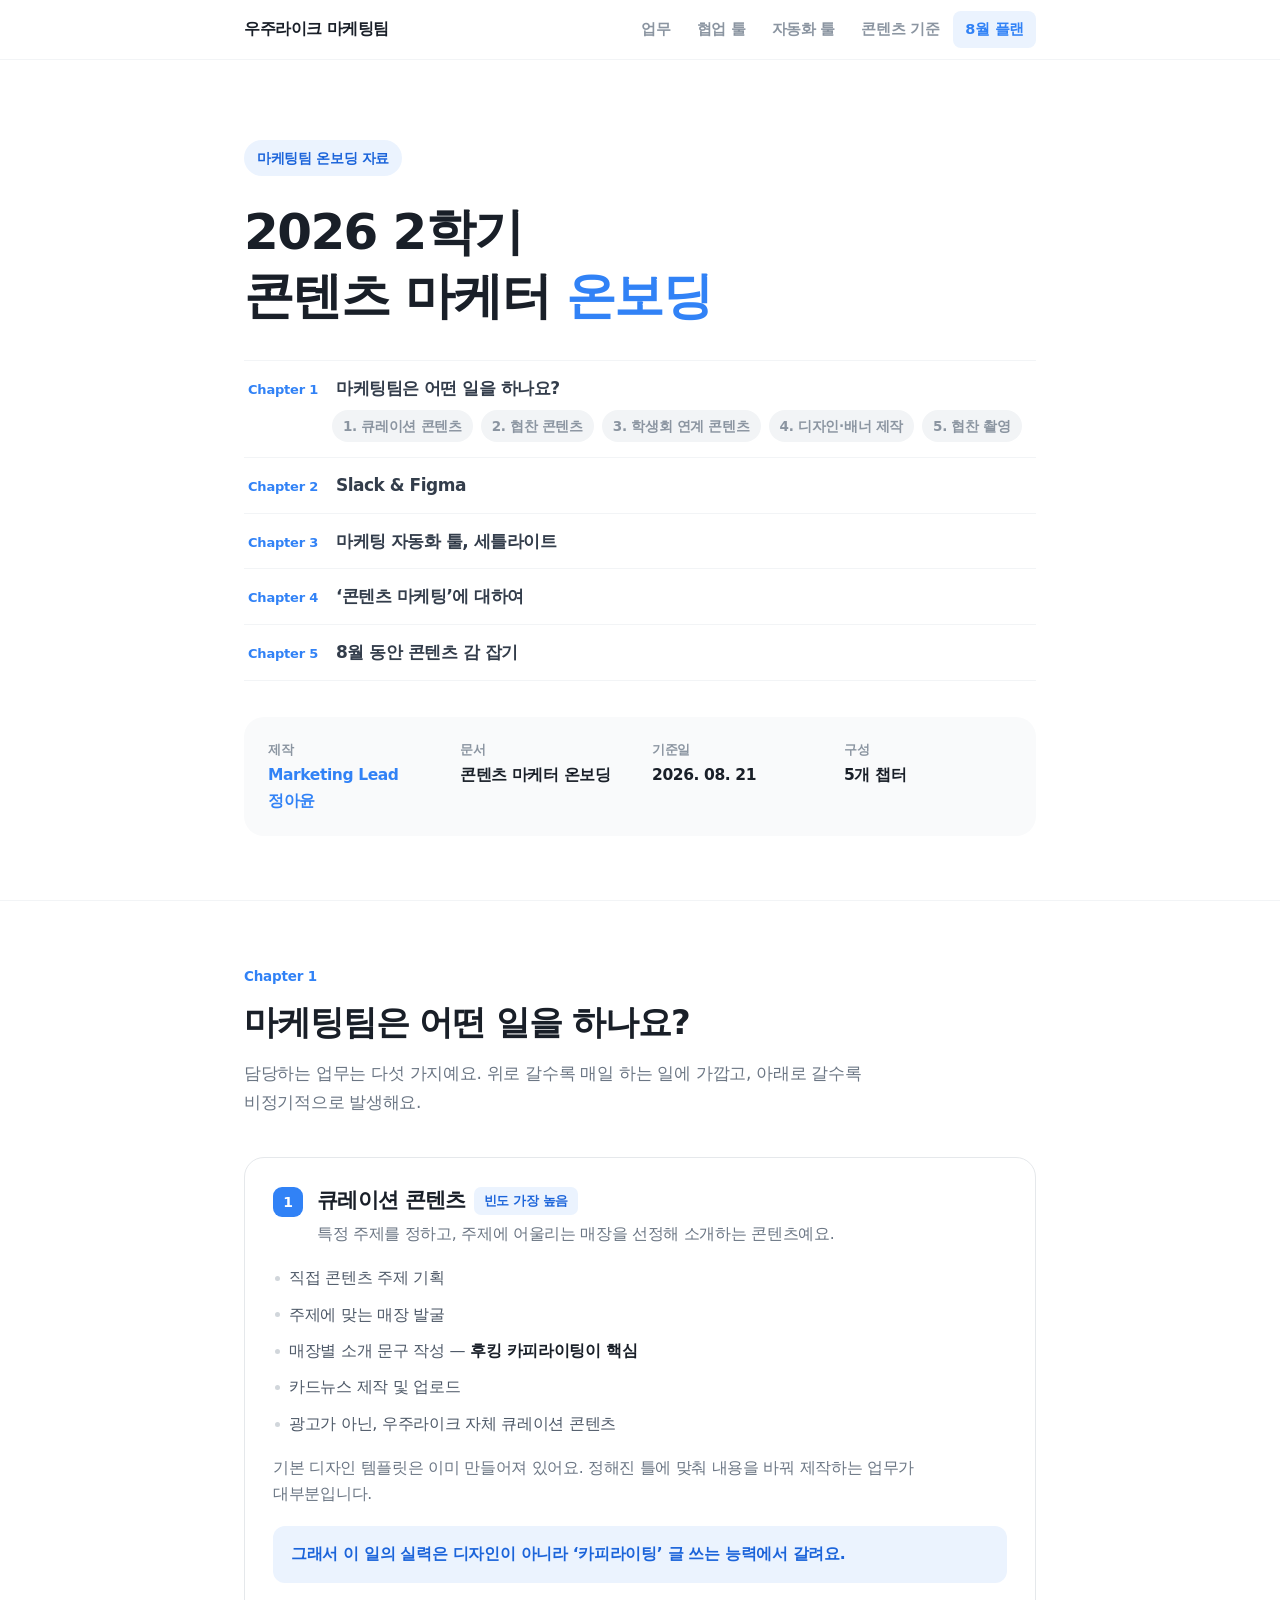
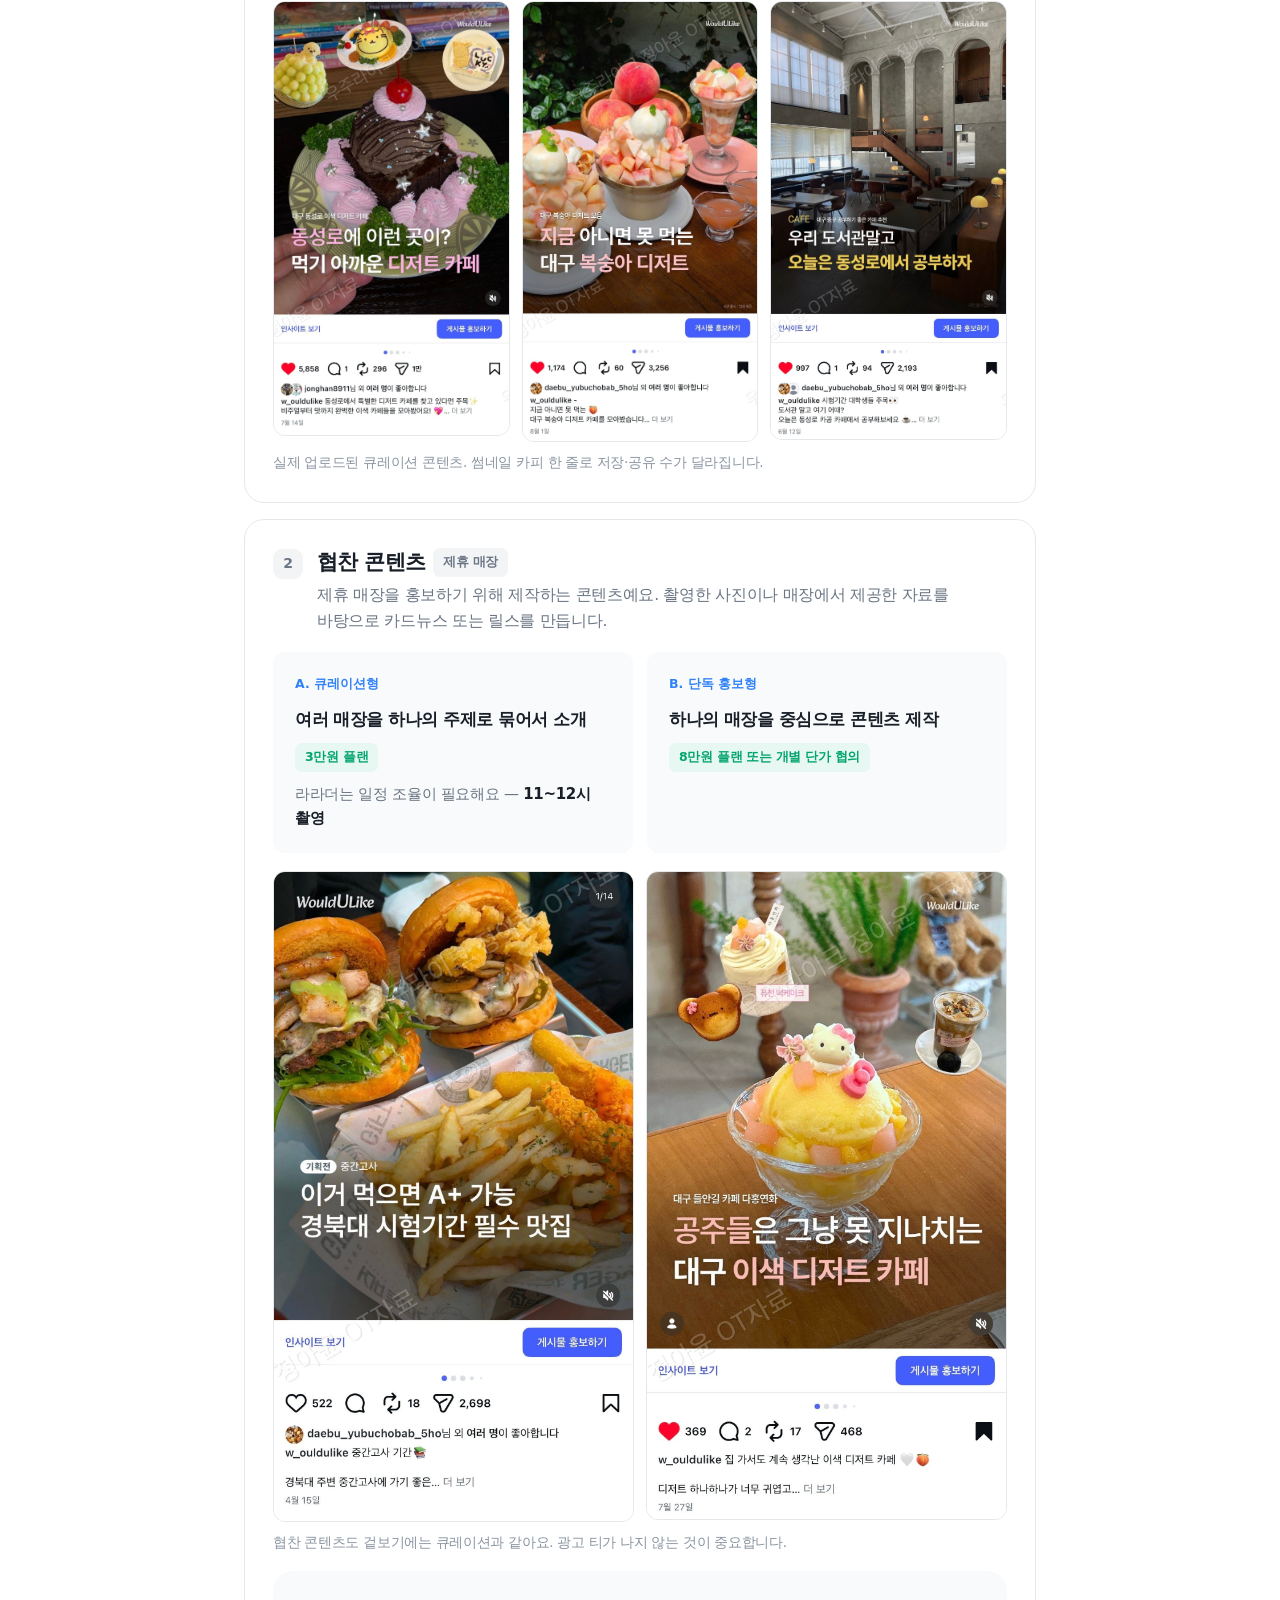
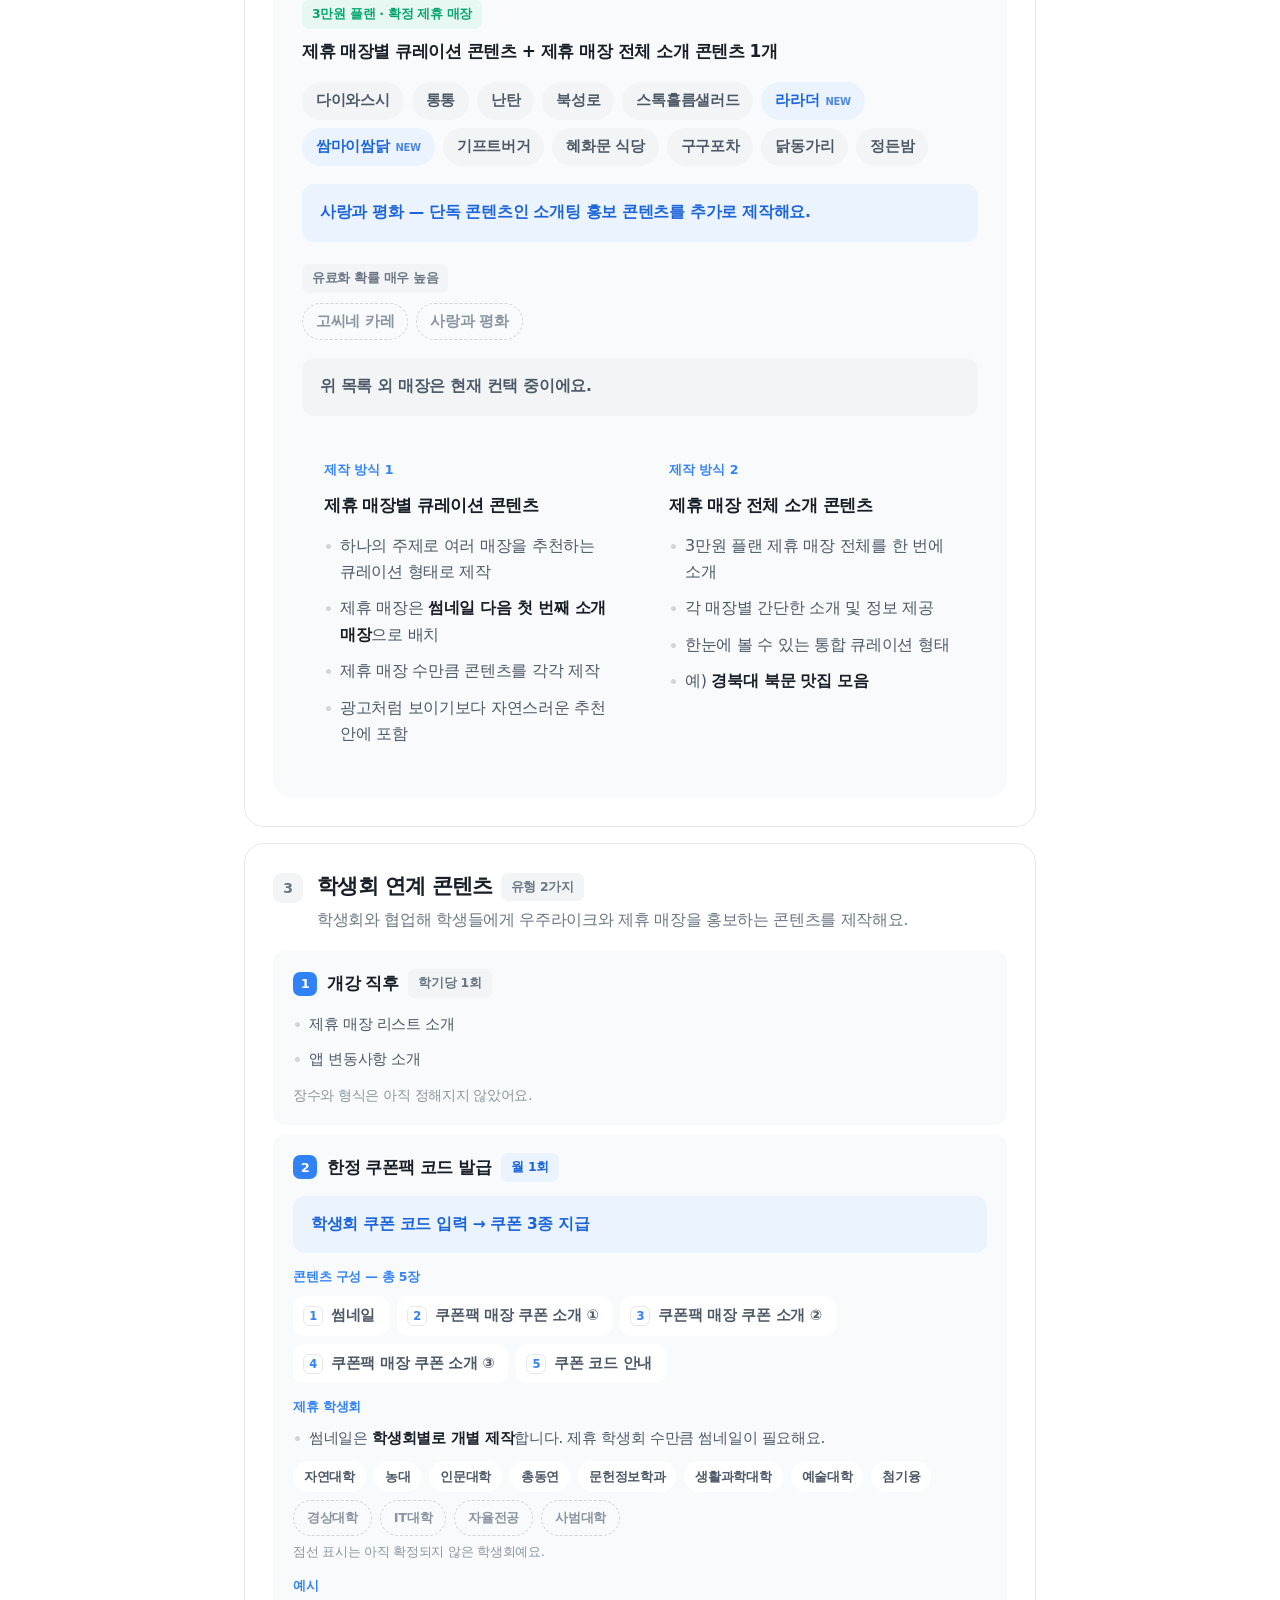
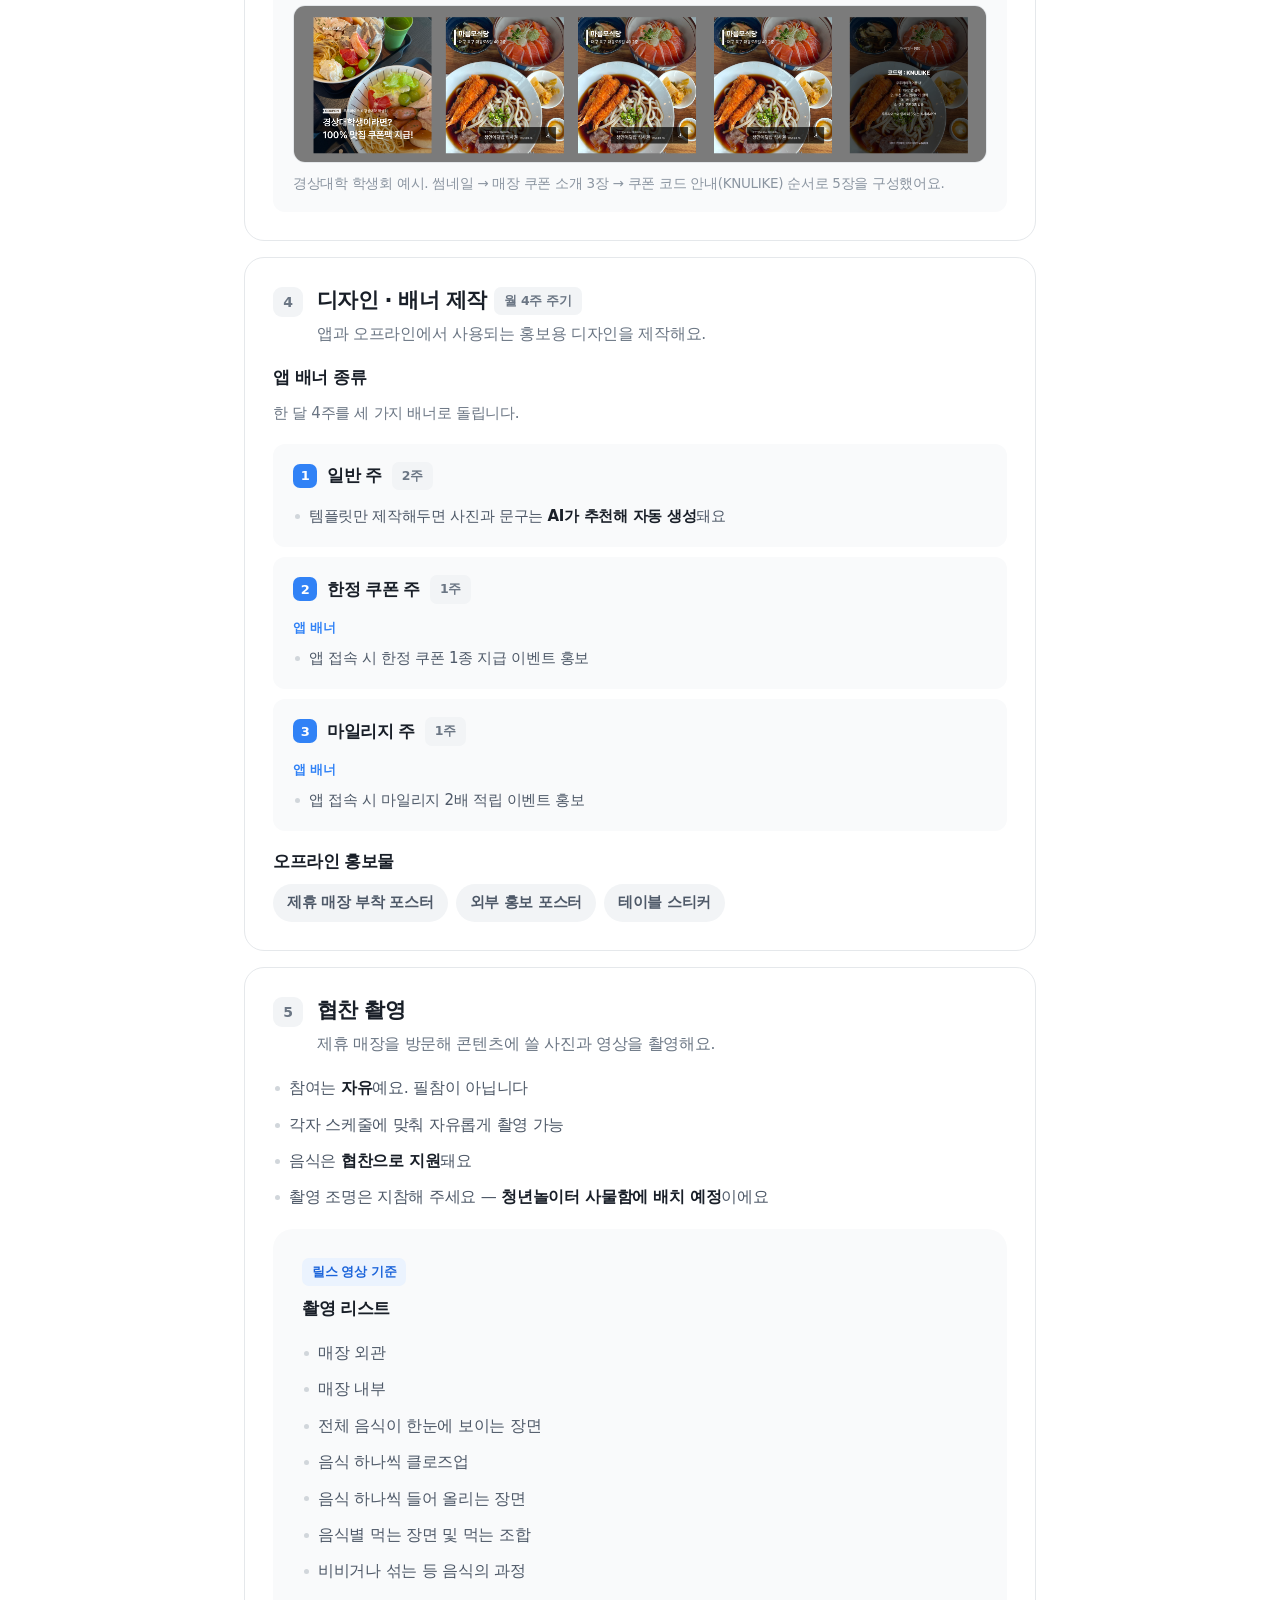
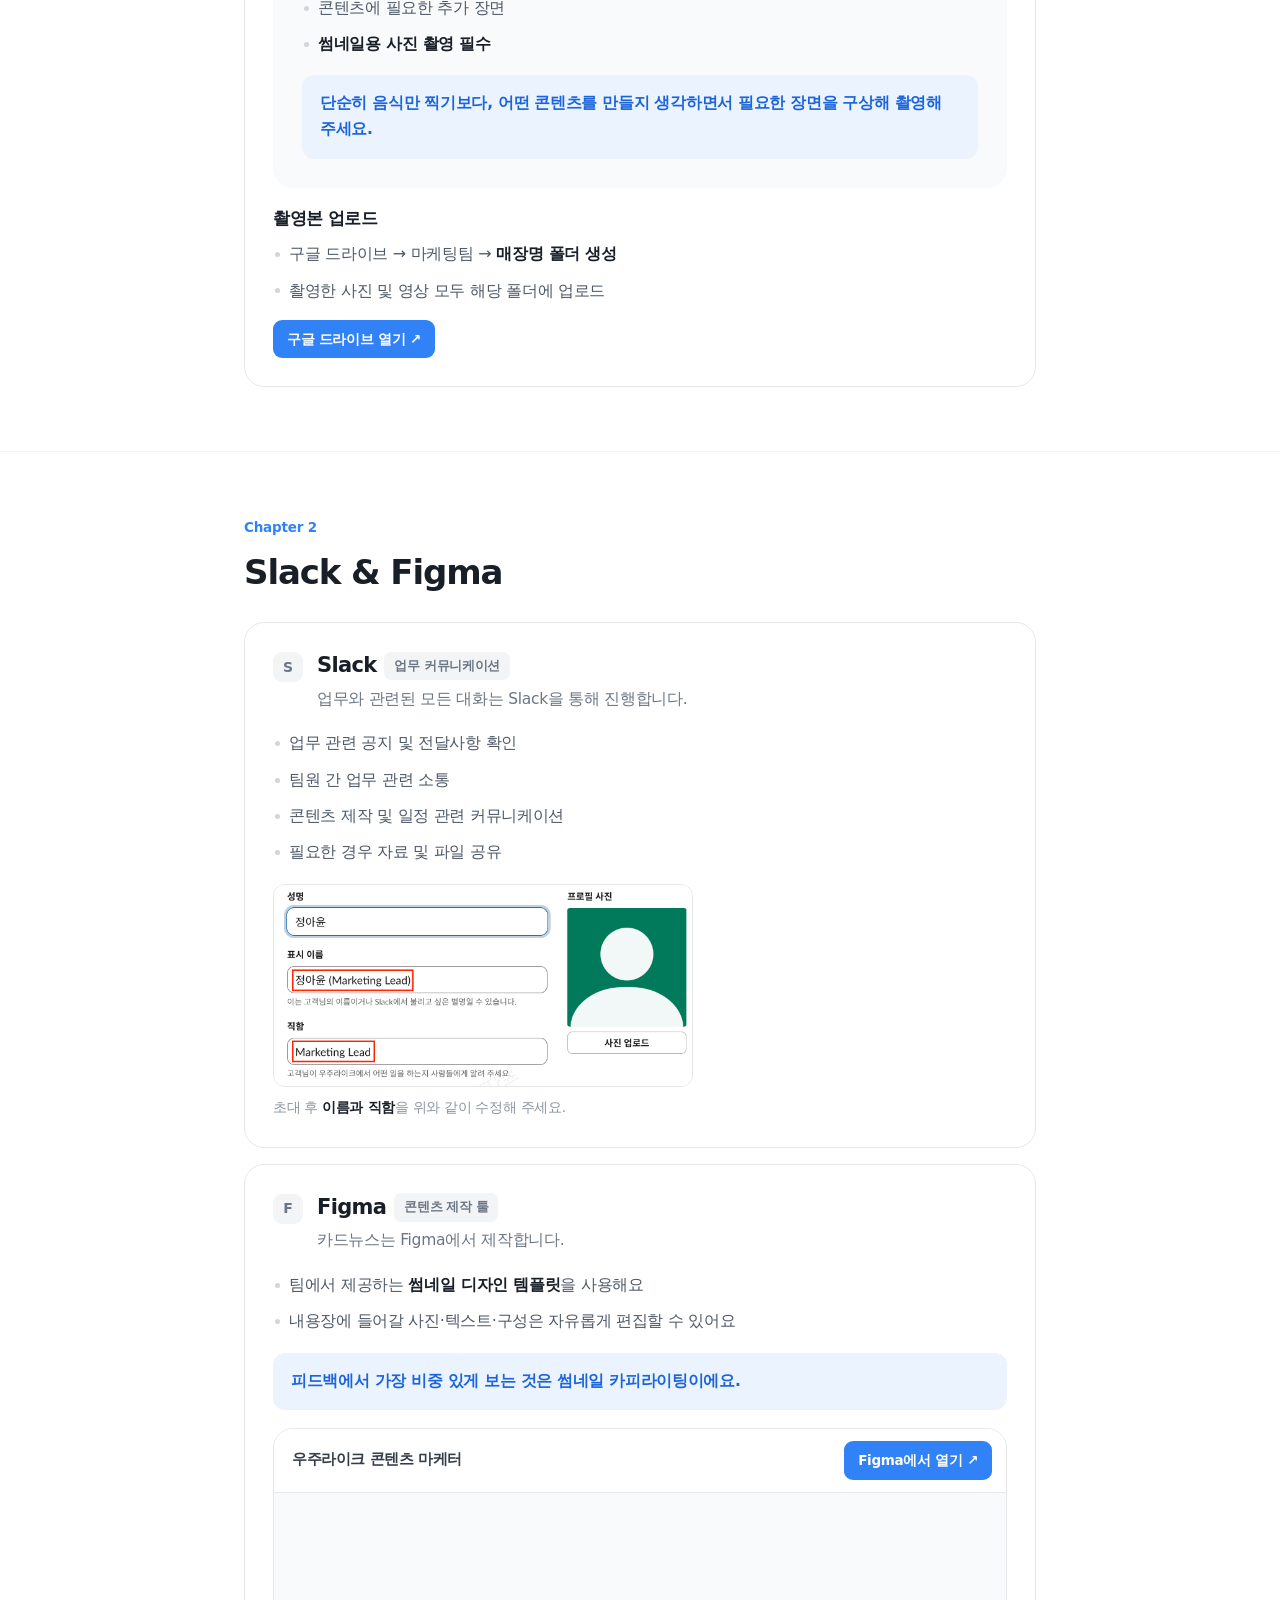
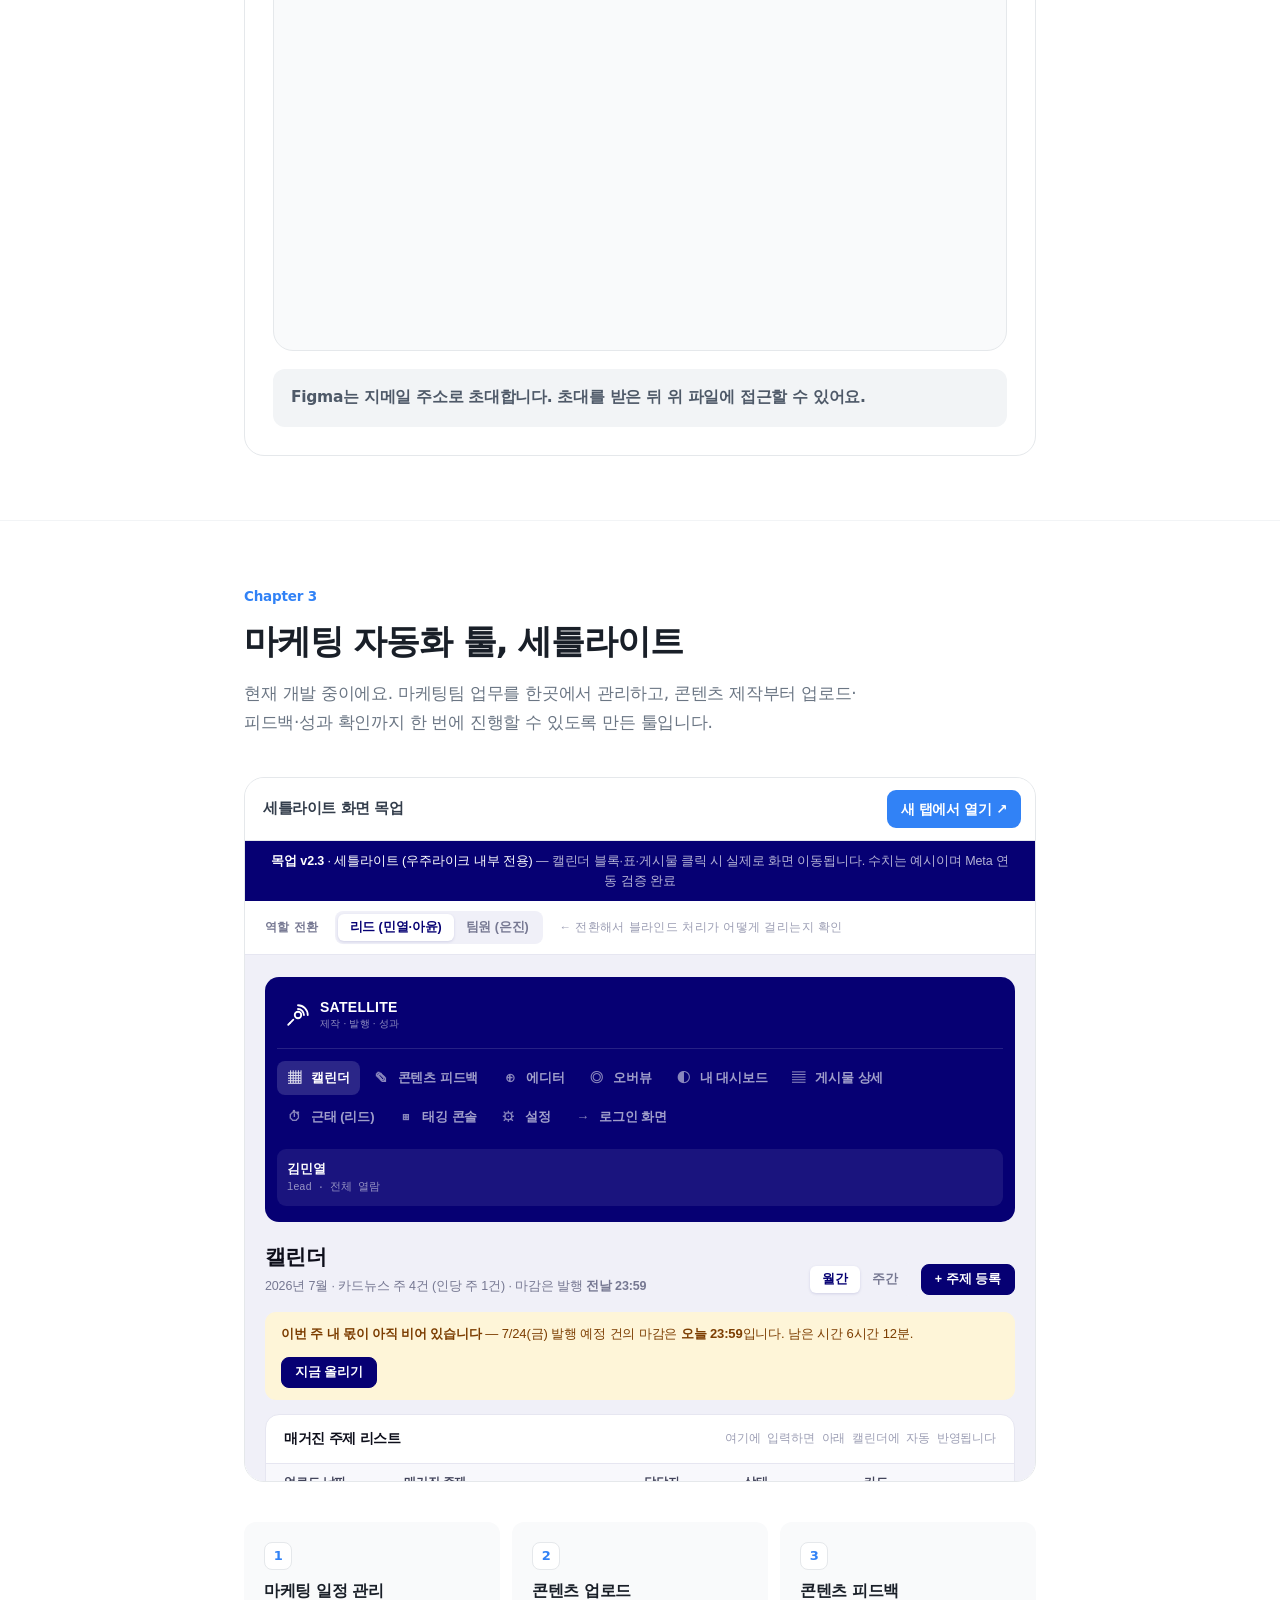
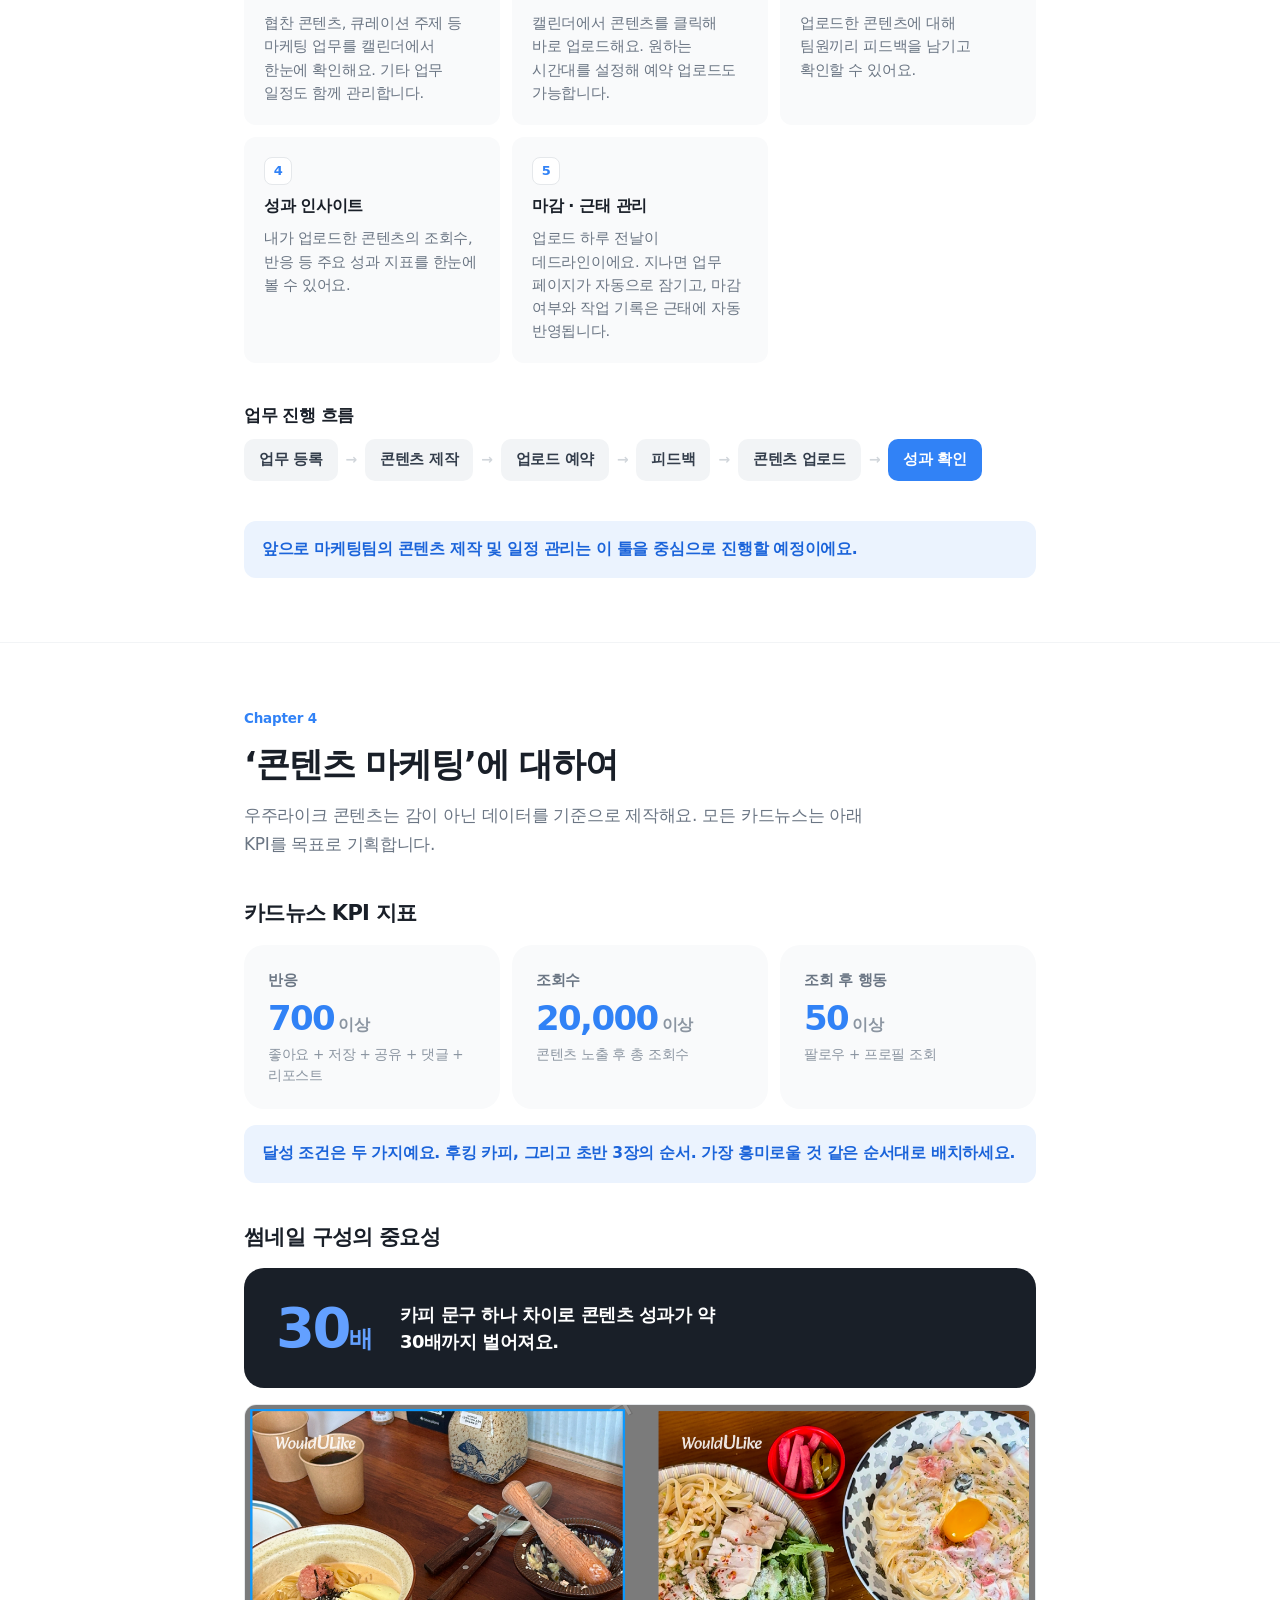
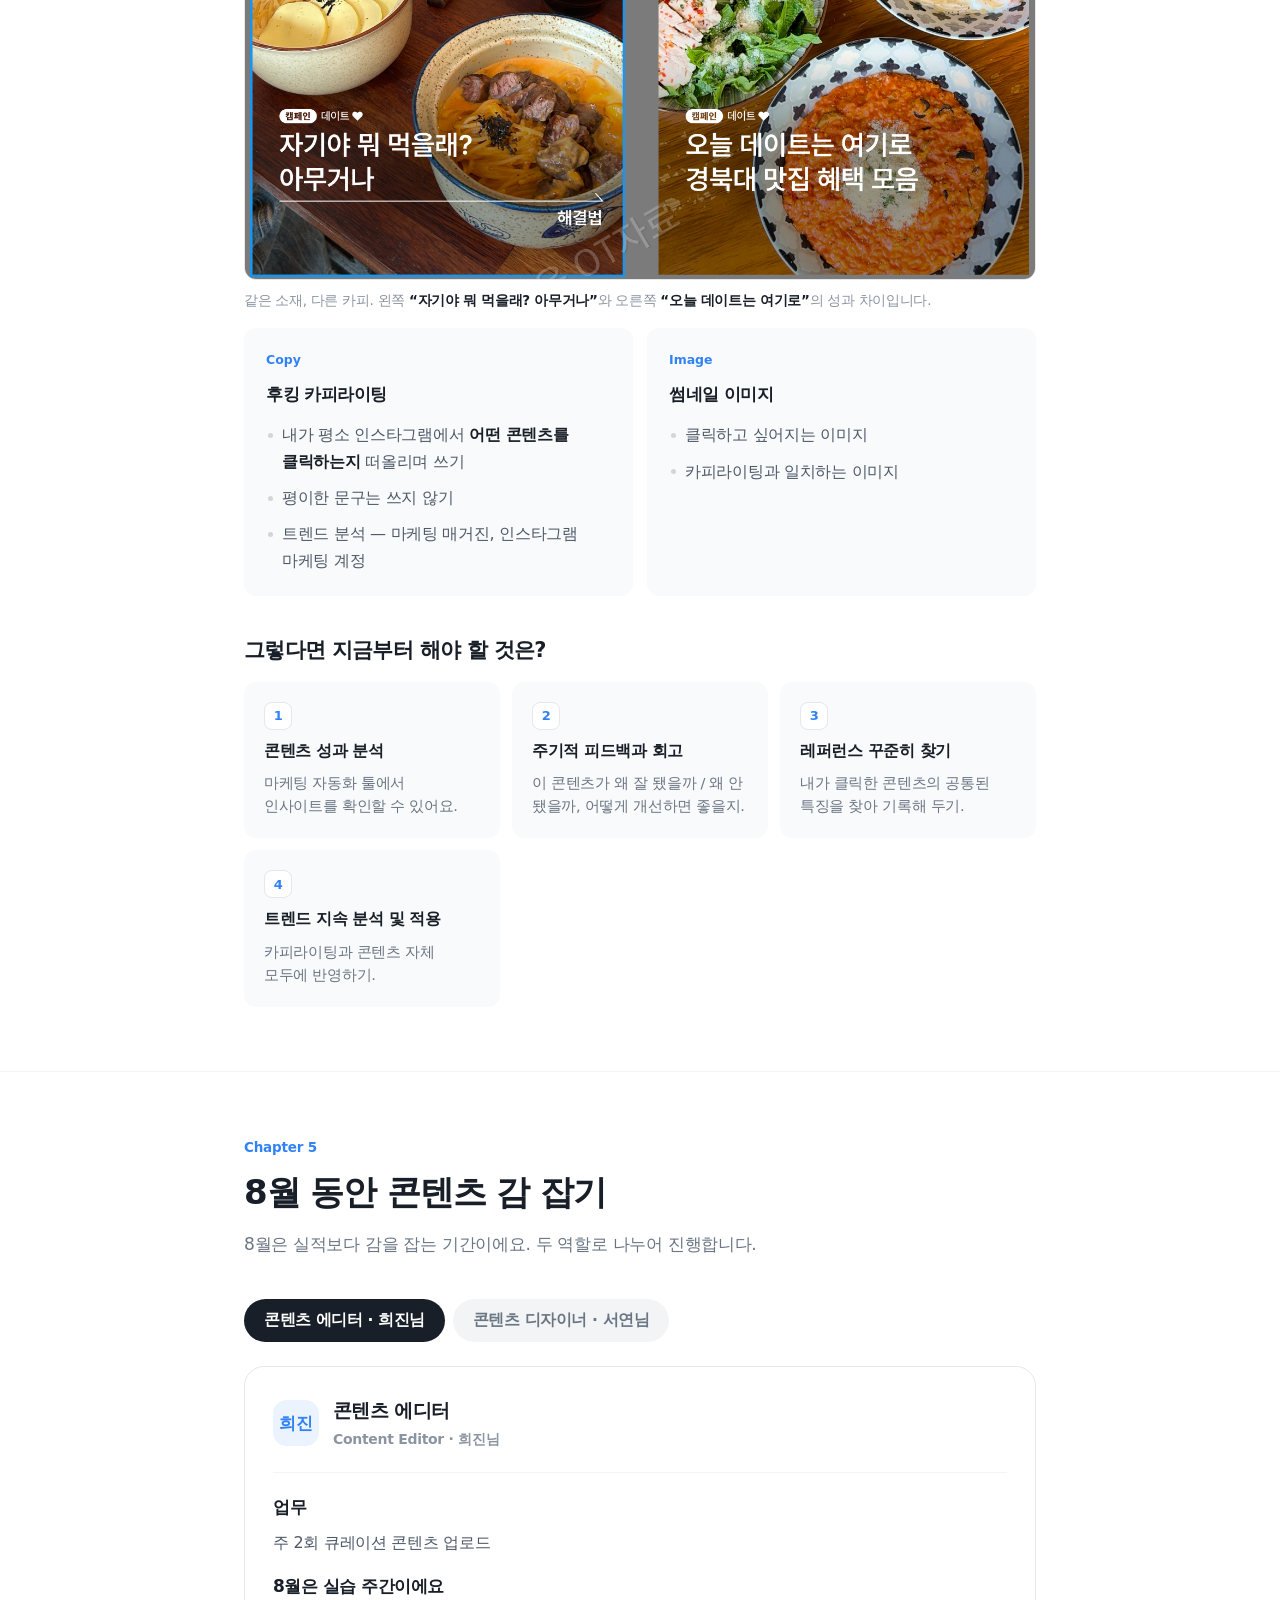
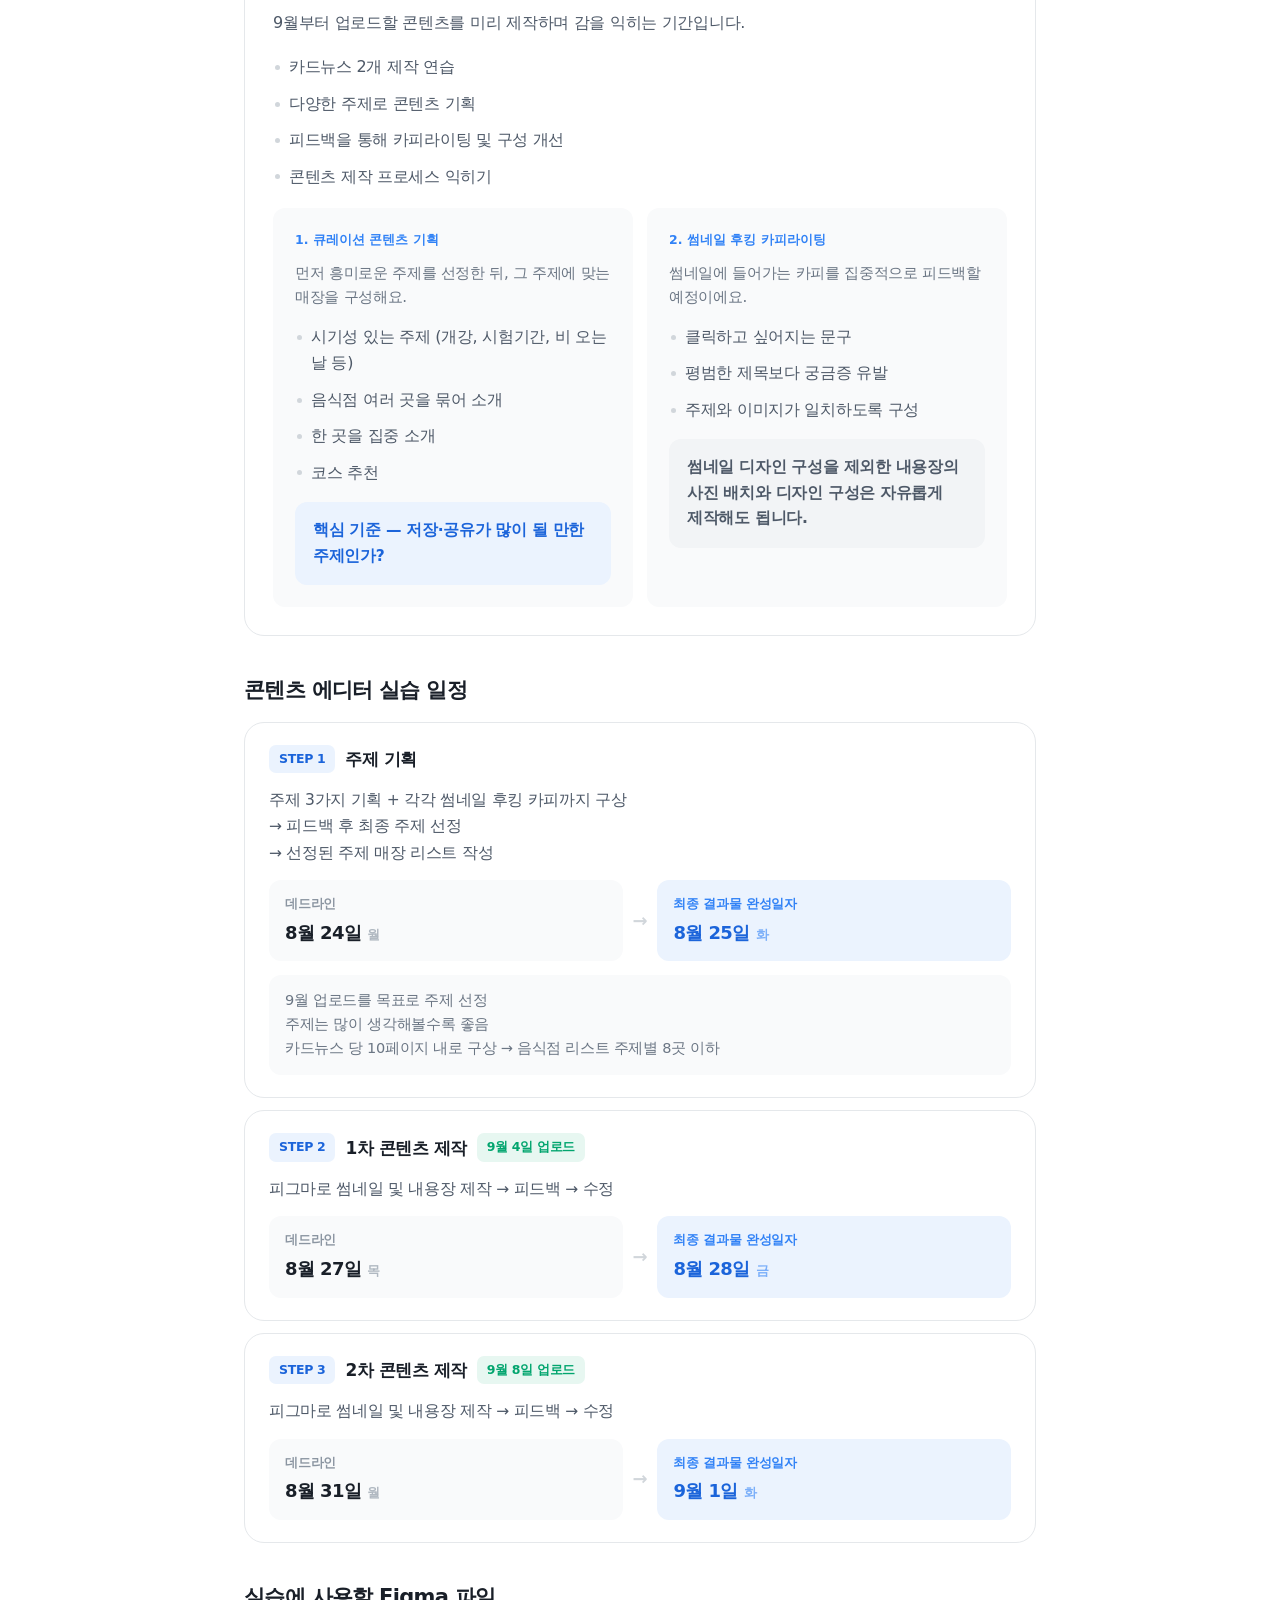
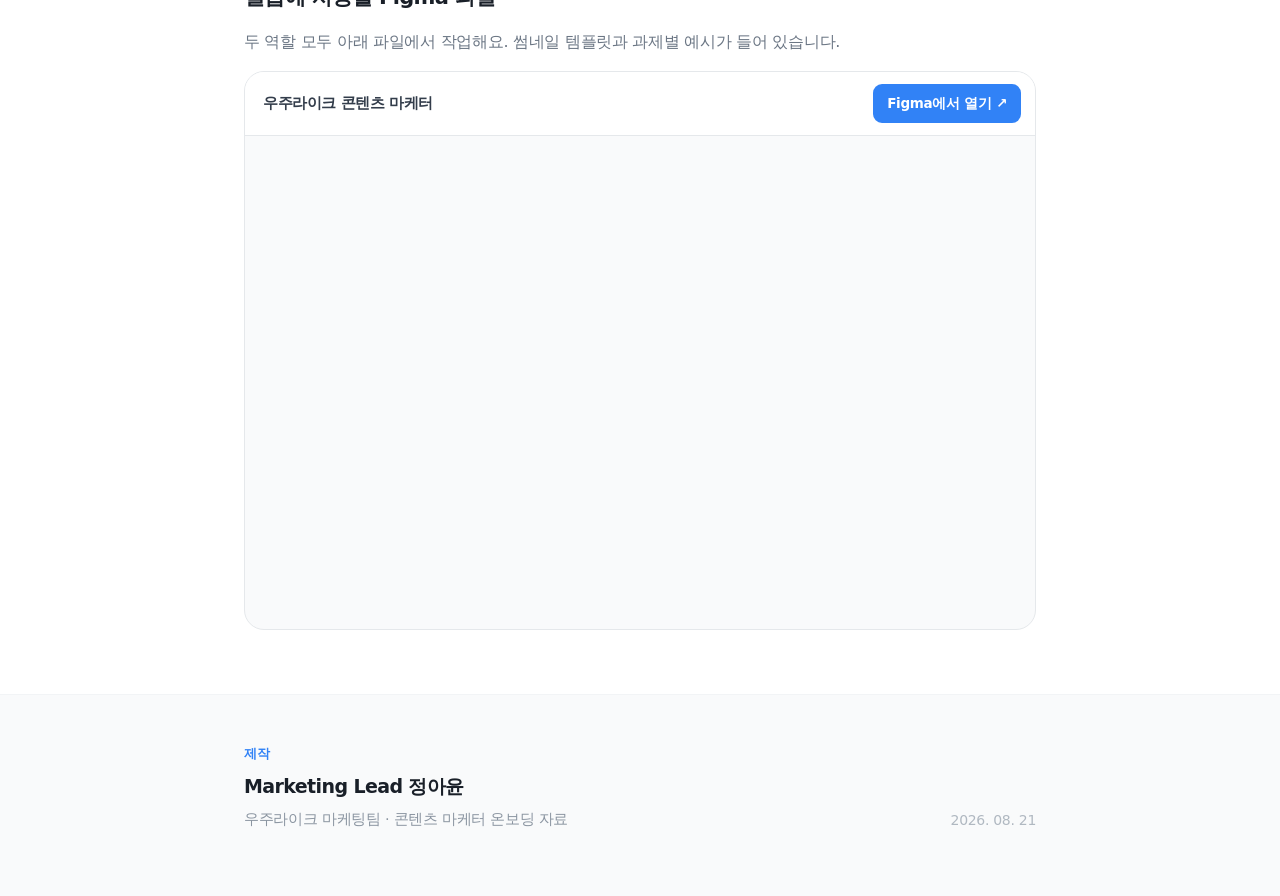
==== commit b3303296: "라라더 촬영 일정 메모를 큐레이션형으로 이동 Co-Authored-By: Claude Opus 5 (1M context) <noreply@anthropic.com>" ====
--- a/index.html
+++ b/index.html
@@ -12,7 +12,7 @@
 <meta property="og:type" content="website">
 <link rel="preconnect" href="https://cdn.jsdelivr.net" crossorigin>
 <link rel="stylesheet" href="https://cdn.jsdelivr.net/gh/orioncactus/pretendard@v1.3.9/dist/web/variable/pretendardvariable-dynamic-subset.css">
-<link rel="stylesheet" href="styles.css?v=24">
+<link rel="stylesheet" href="styles.css?v=25">
 </head>
 <body>
 
@@ -117,12 +117,12 @@
               <span class="tag">A. 큐레이션형</span>
               <span class="ct">여러 매장을 하나의 주제로 묶어서 소개</span>
               <span class="pill green" style="align-self:flex-start">3만원 플랜</span>
+              <span class="cd">라라더는 일정 조율이 필요해요 — <strong>11~12시 촬영</strong></span>
             </div>
             <div class="cell">
               <span class="tag">B. 단독 홍보형</span>
               <span class="ct">하나의 매장을 중심으로 콘텐츠 제작</span>
               <span class="pill green" style="align-self:flex-start">8만원 플랜 또는 개별 단가 협의</span>
-              <span class="cd">라라더는 스케줄 조율이 필요해요.</span>
             </div>
           </div>
 
@@ -861,6 +861,6 @@
 <div class="lb" id="lightbox" hidden><img src="" alt=""></div>
 <button class="totop" id="totop" aria-label="맨 위로">↑</button>
 
-<script src="script.js?v=24"></script>
+<script src="script.js?v=25"></script>
 </body>
 </html>
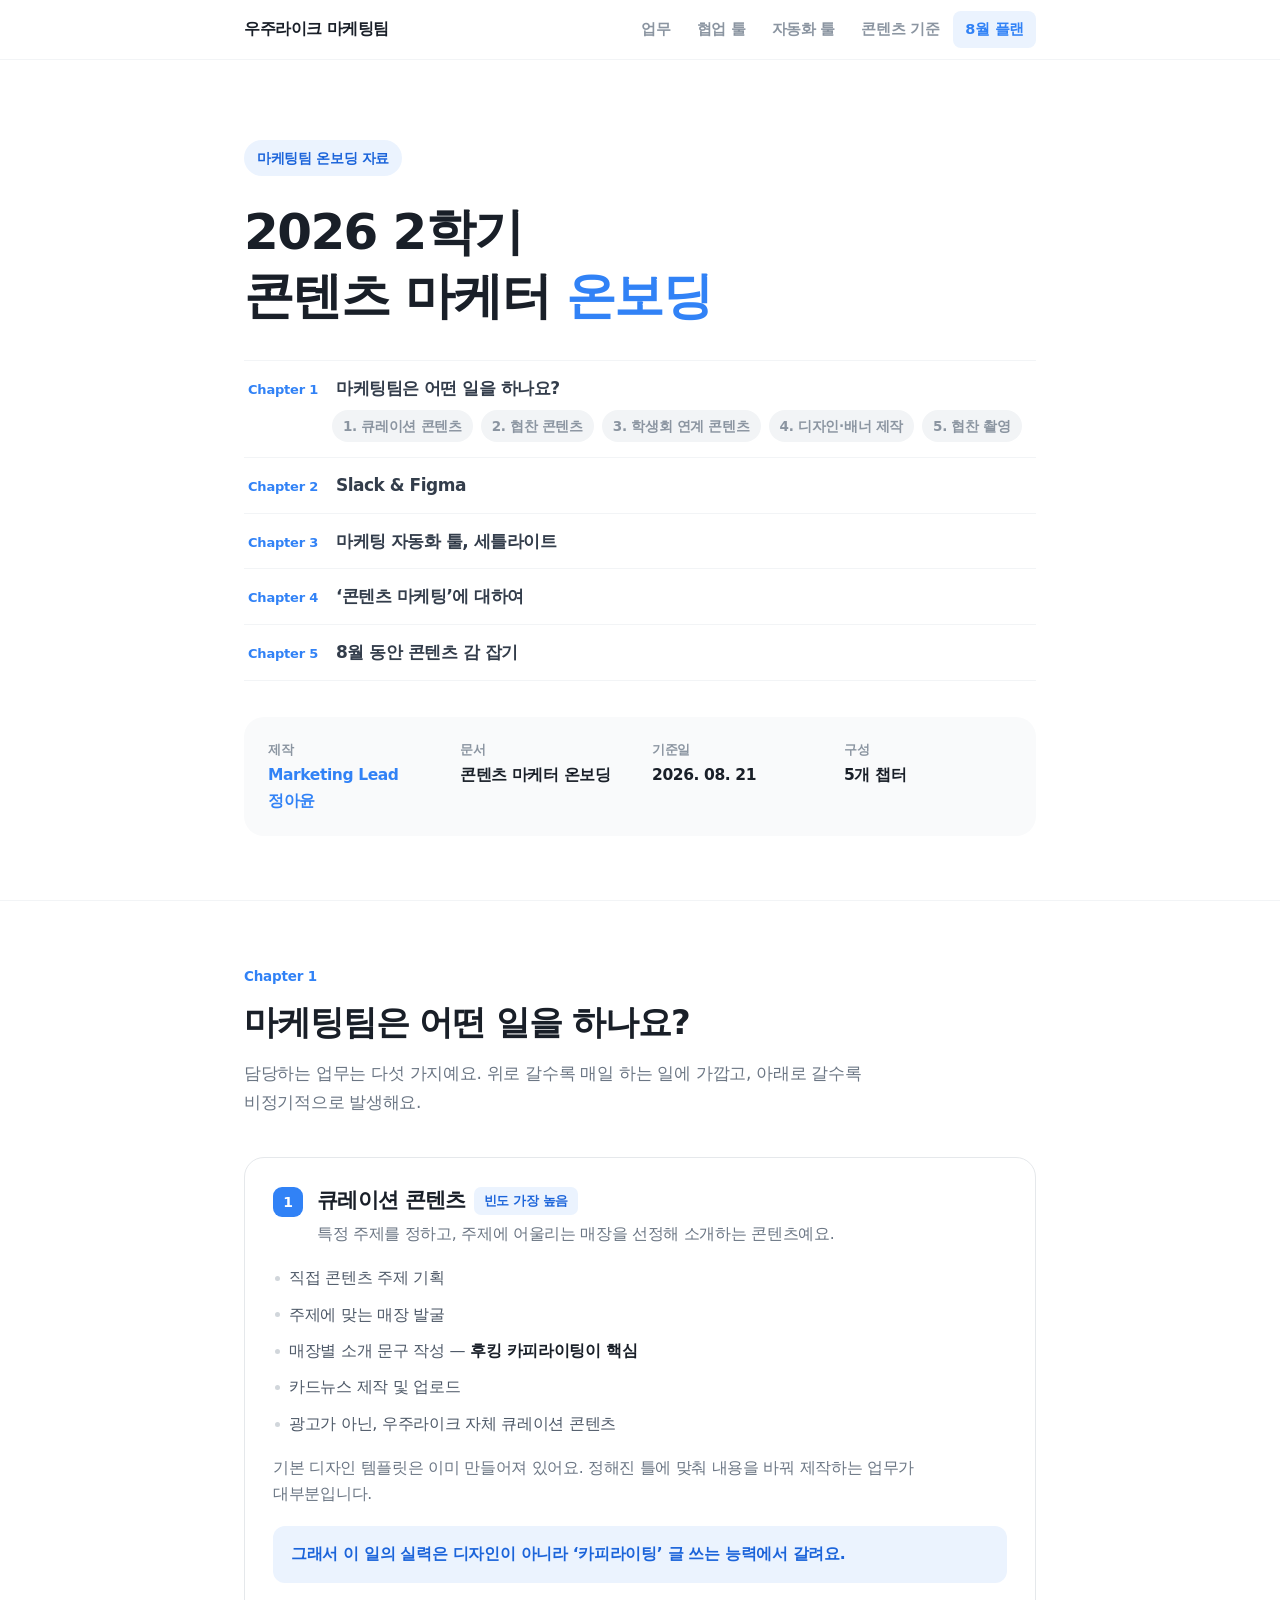
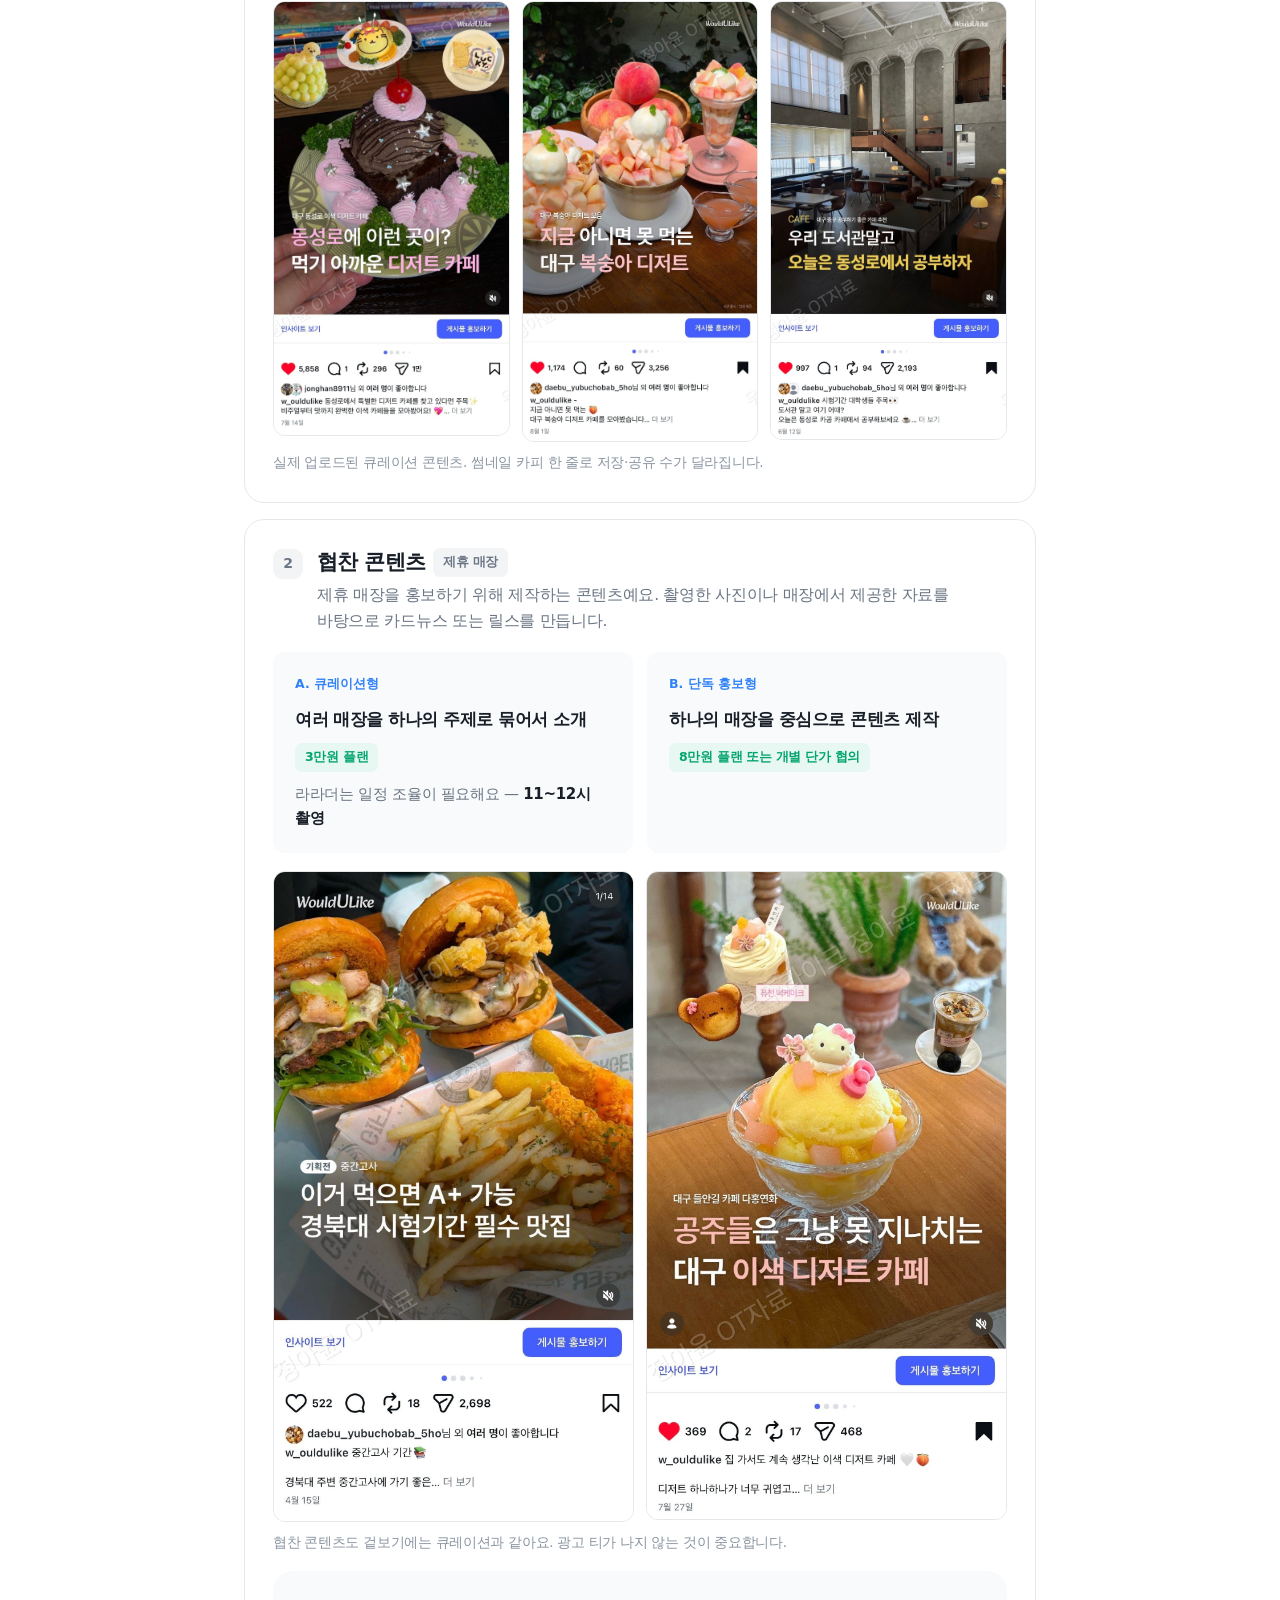
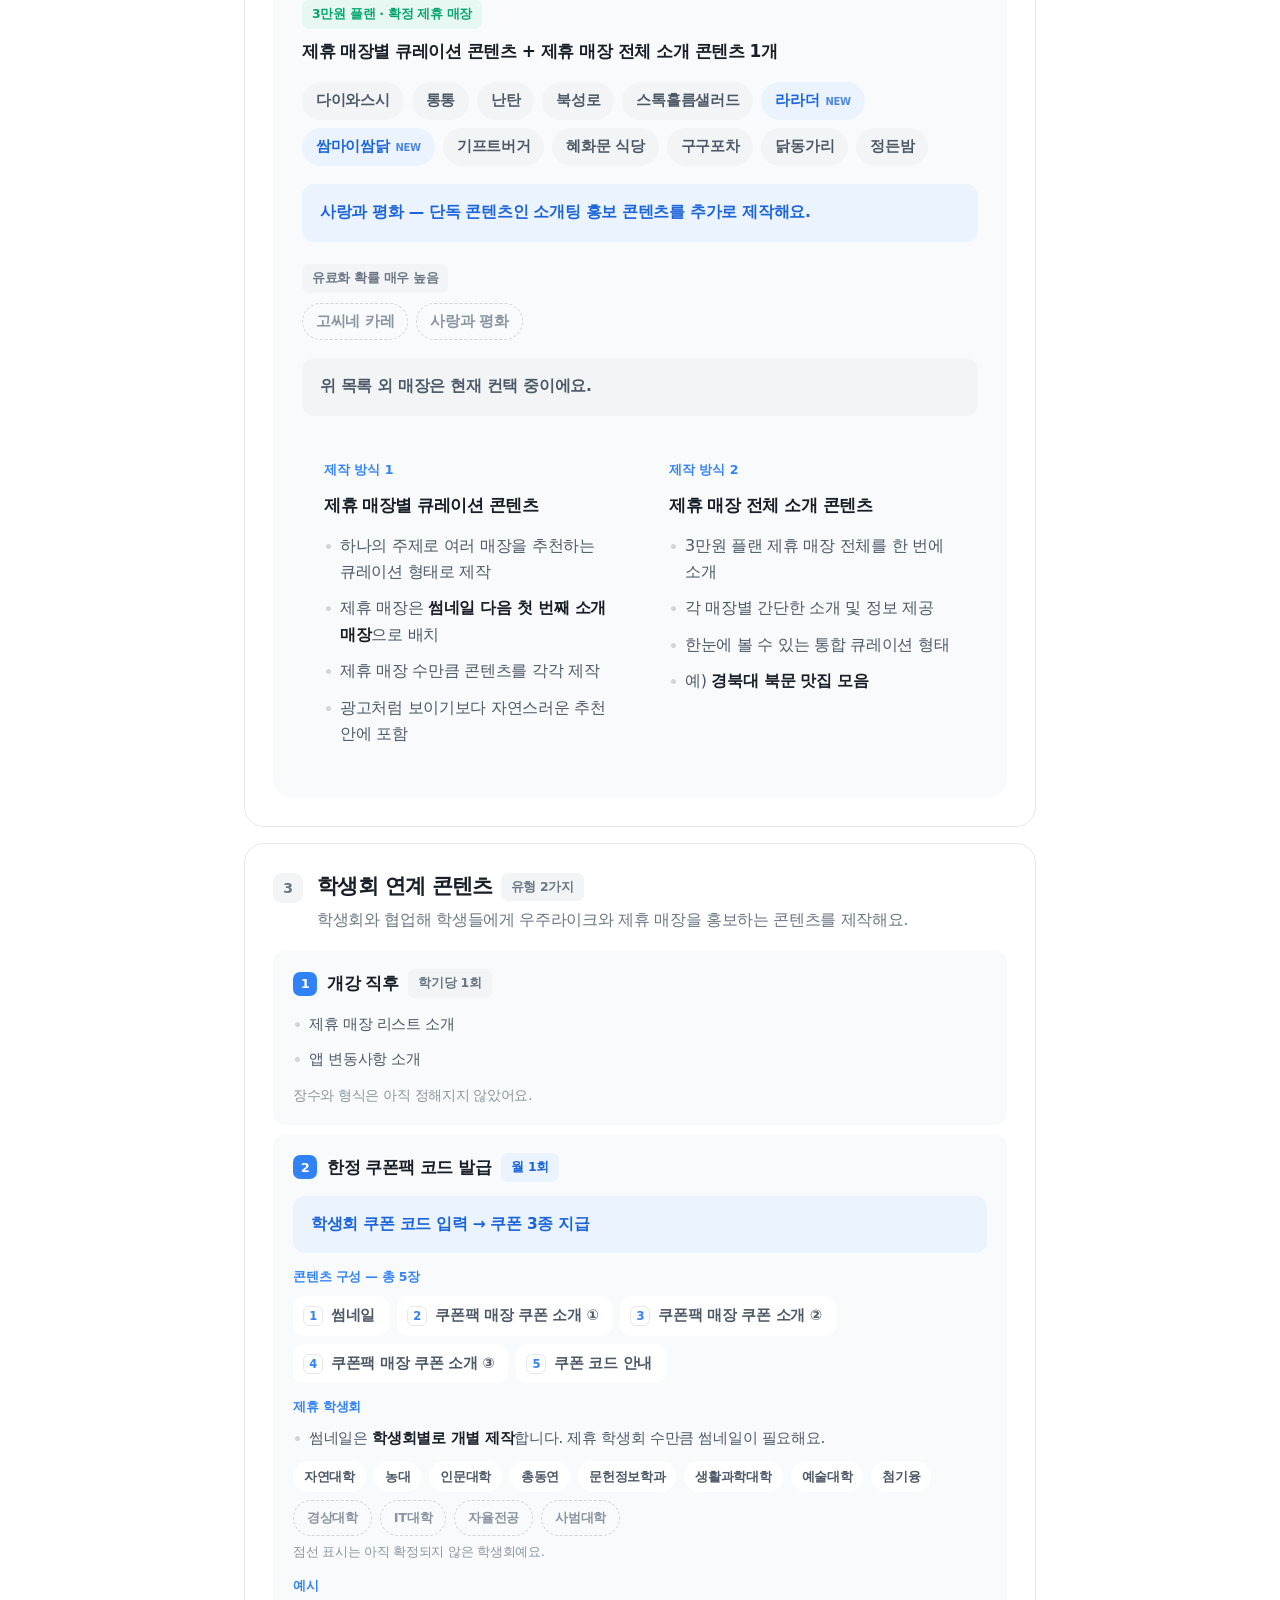
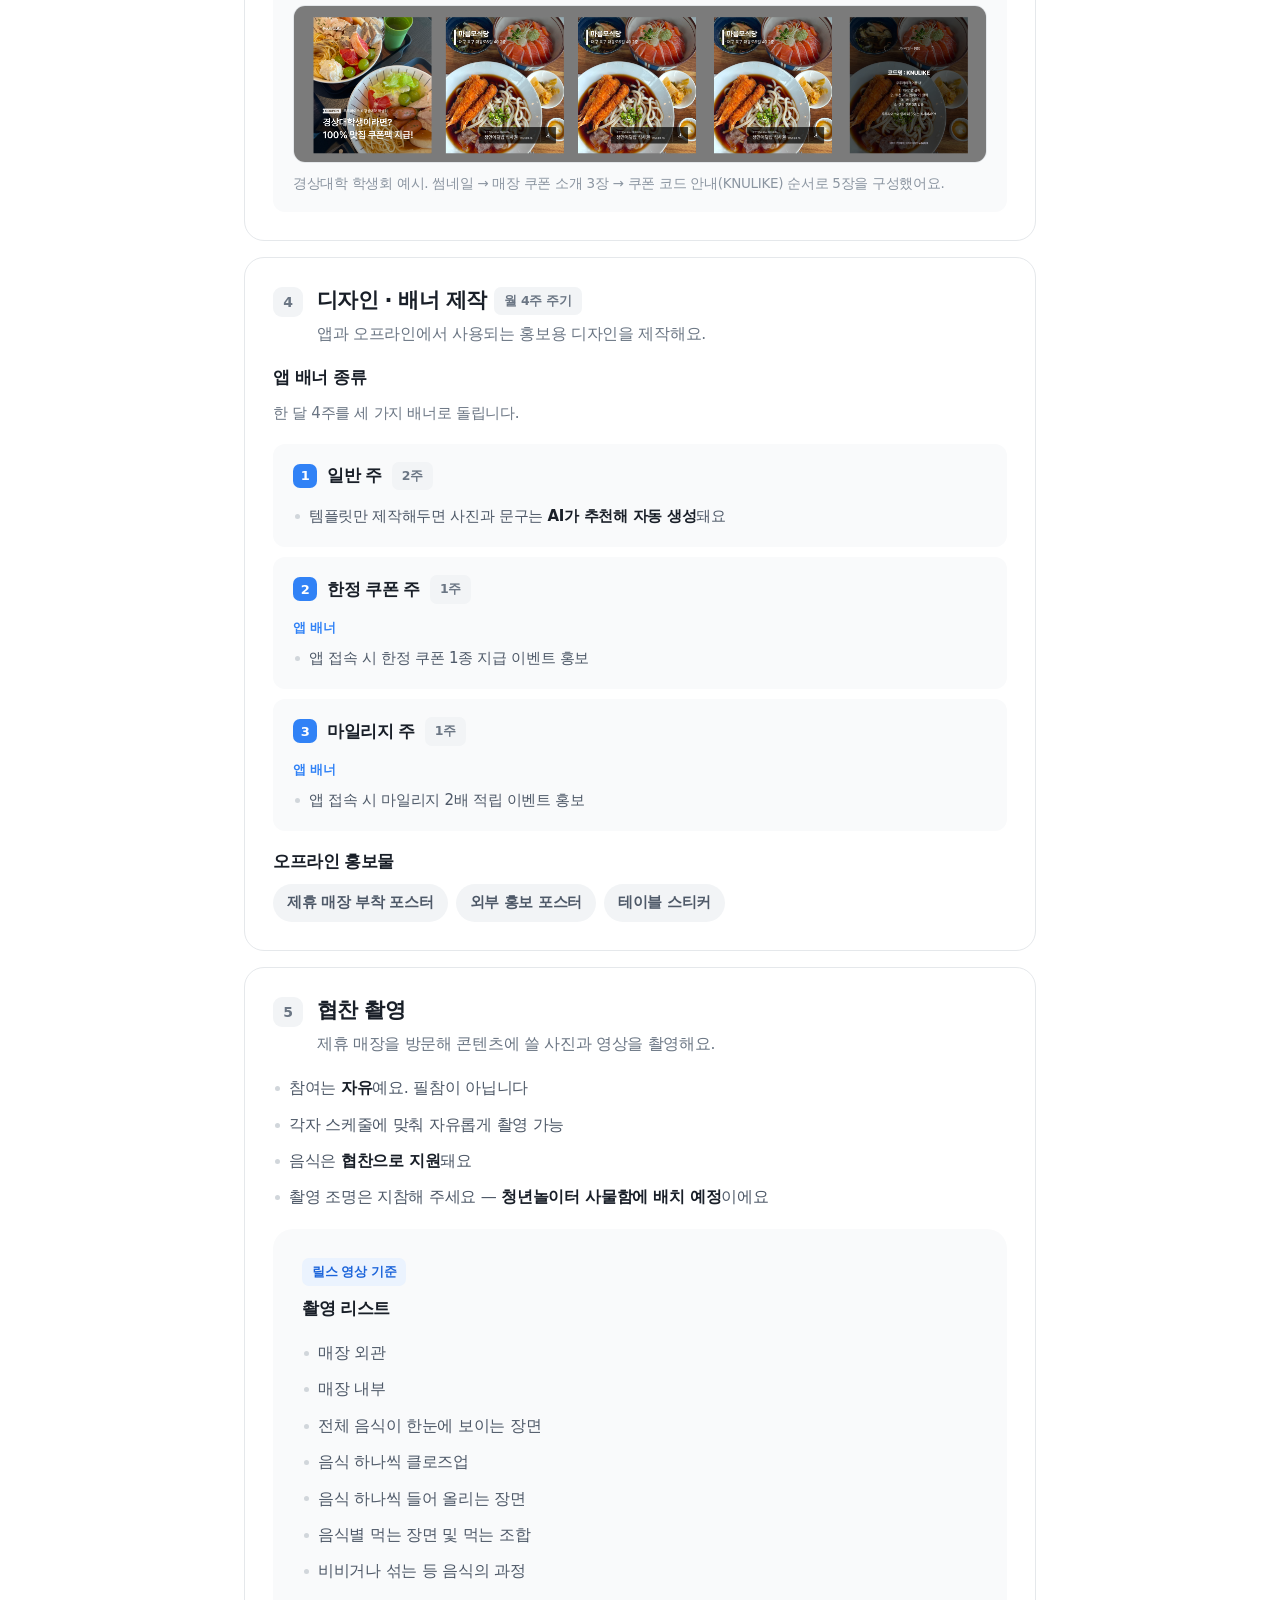
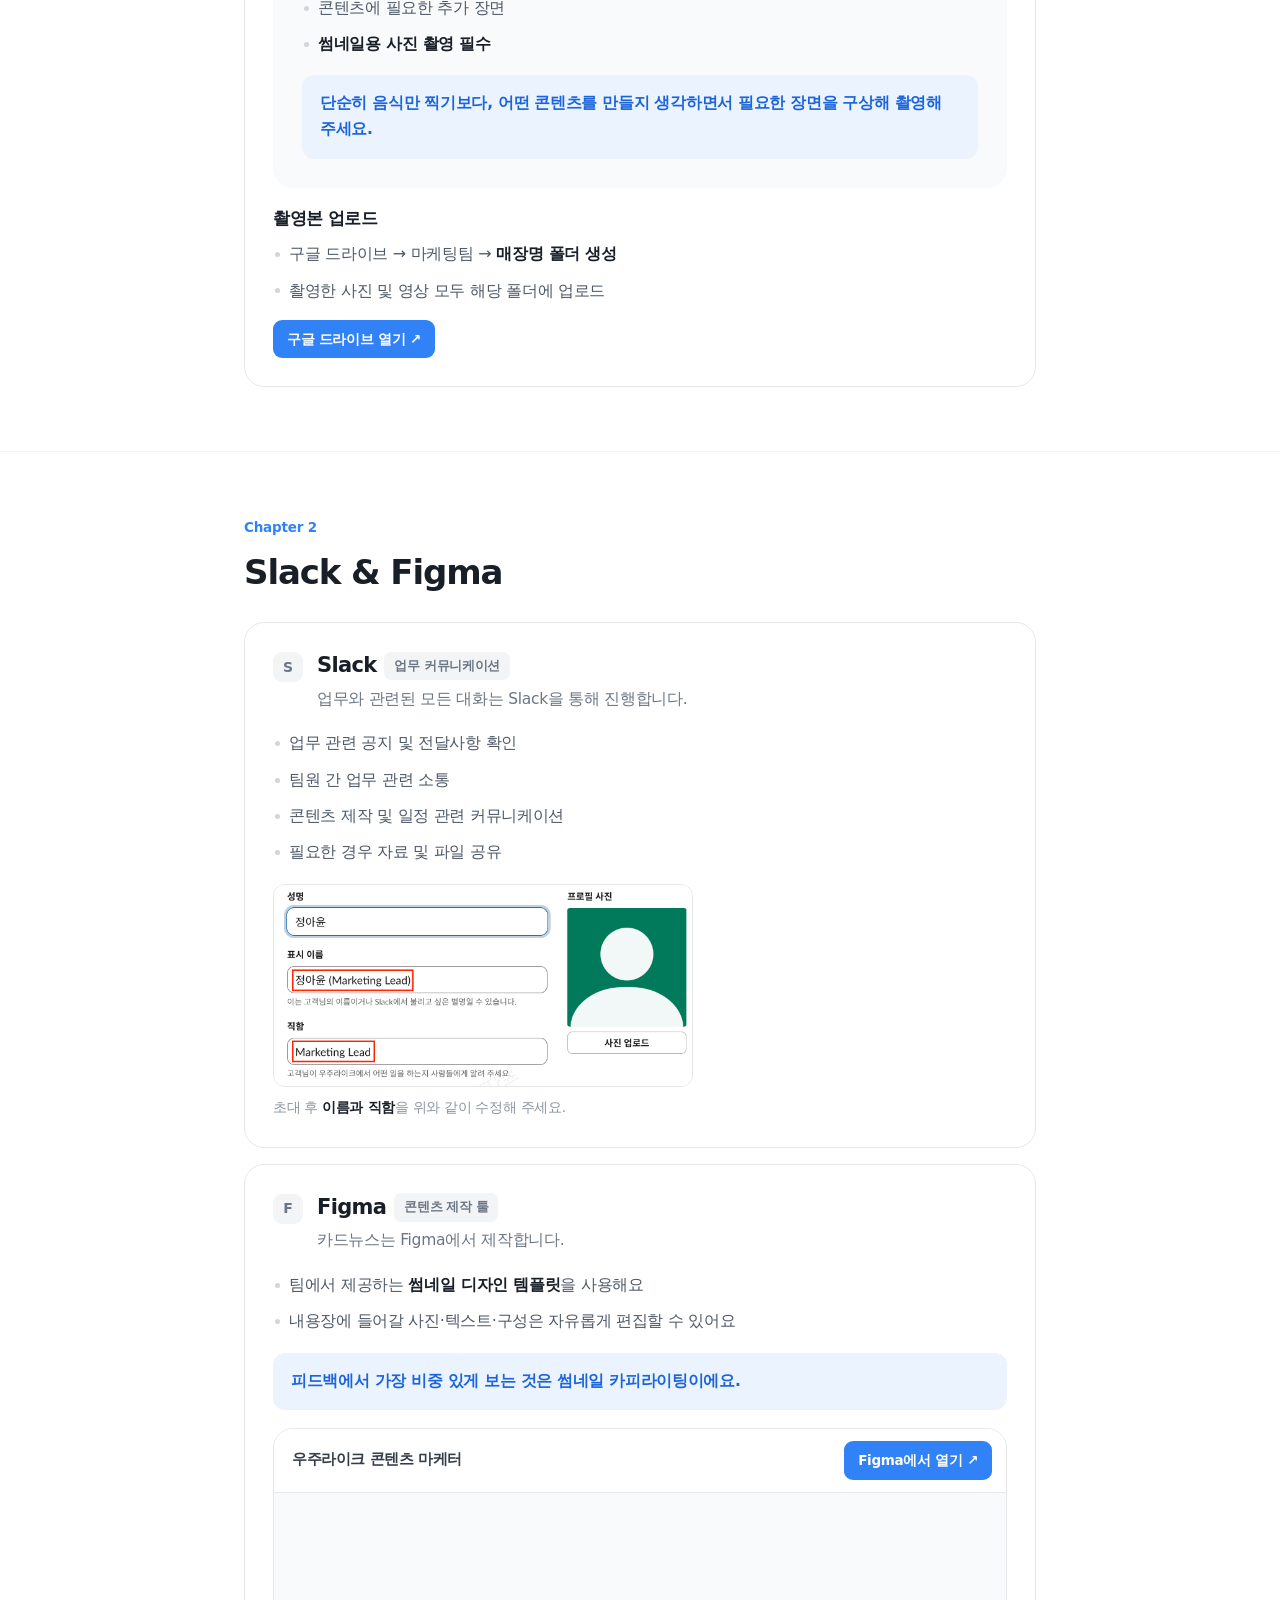
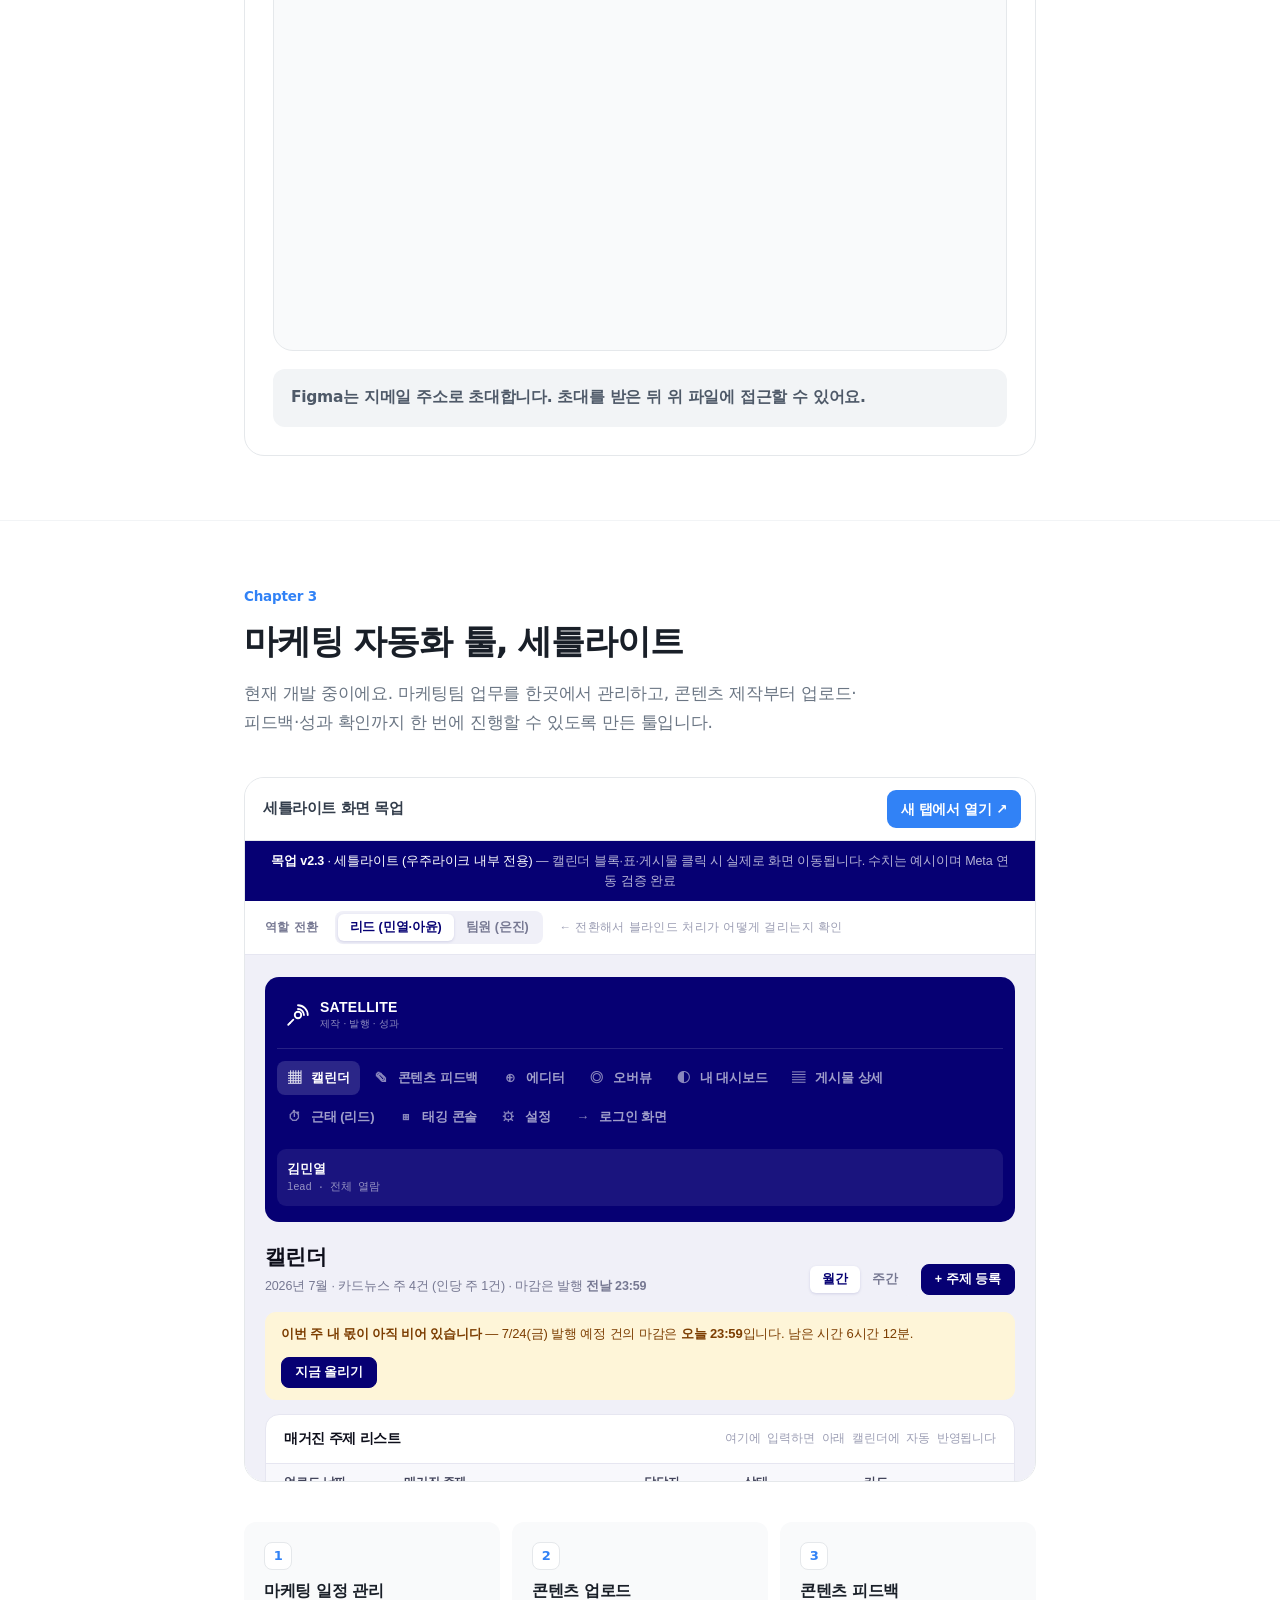
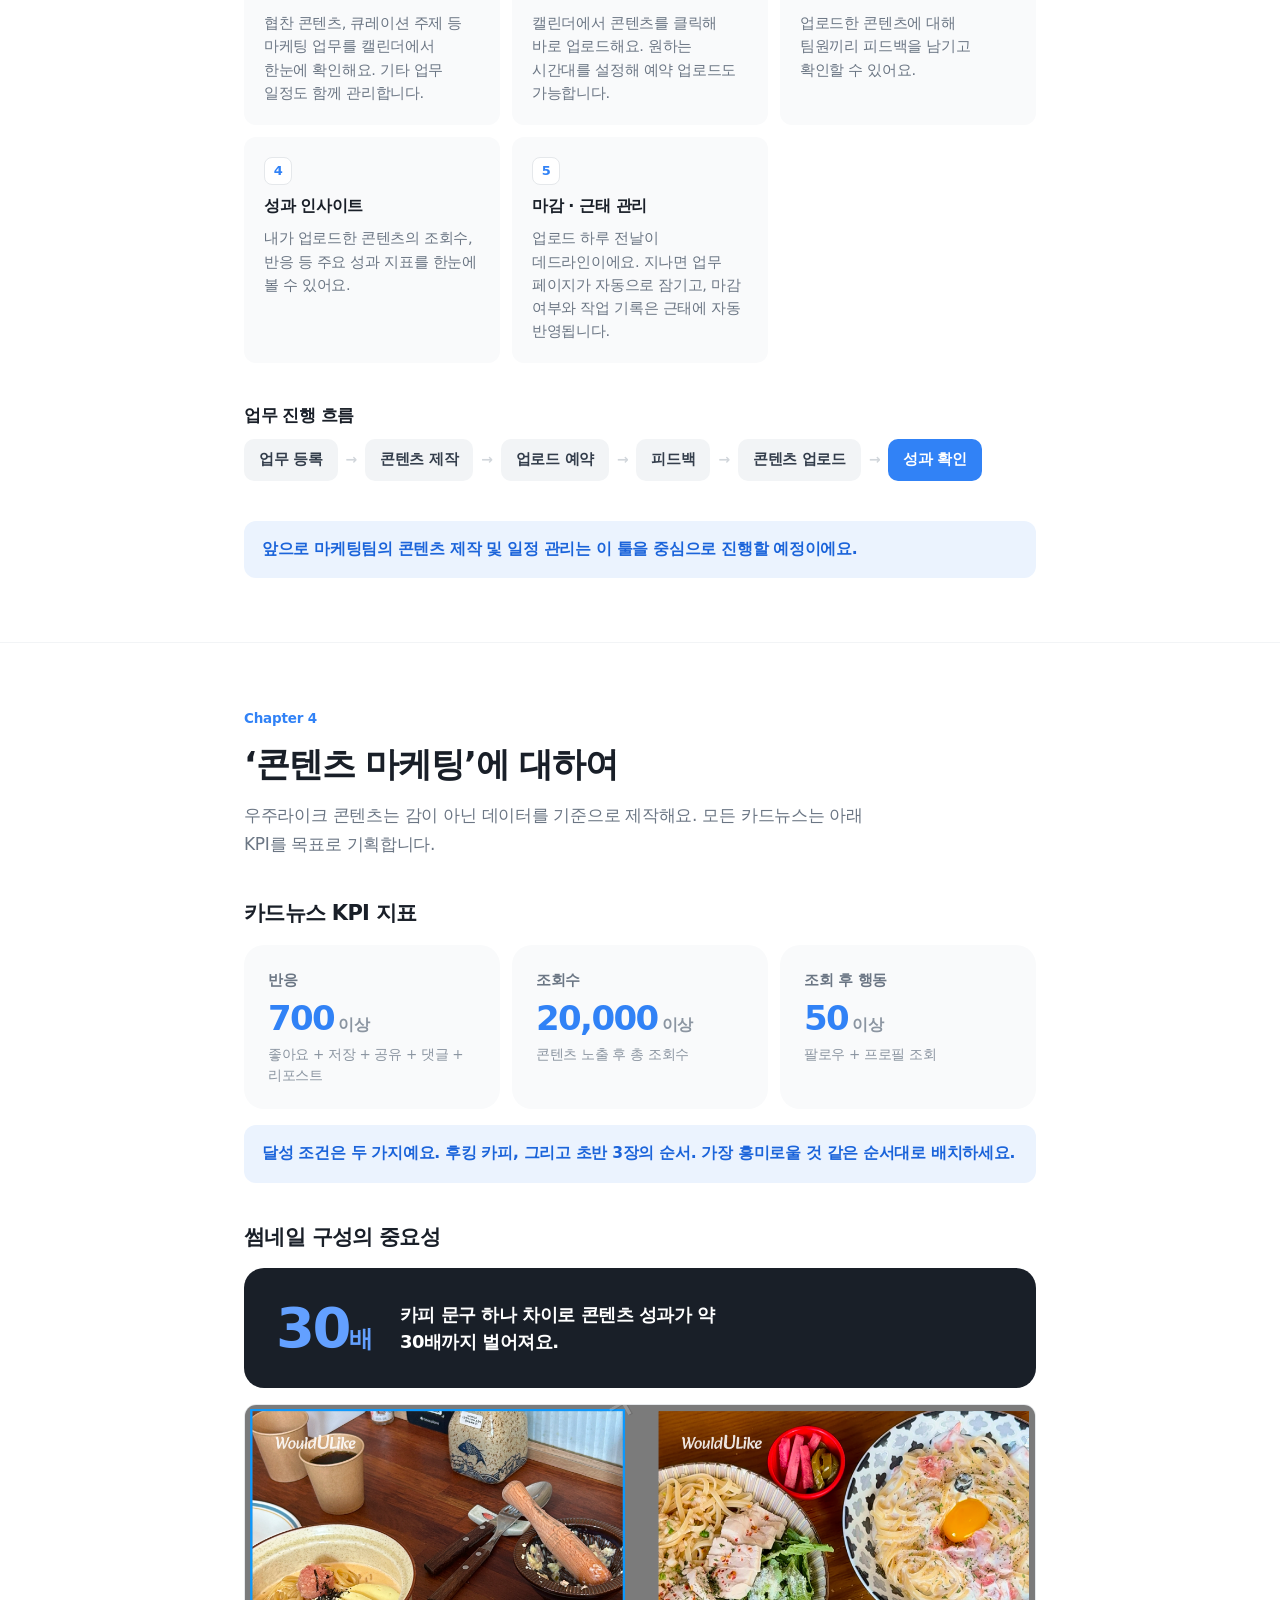
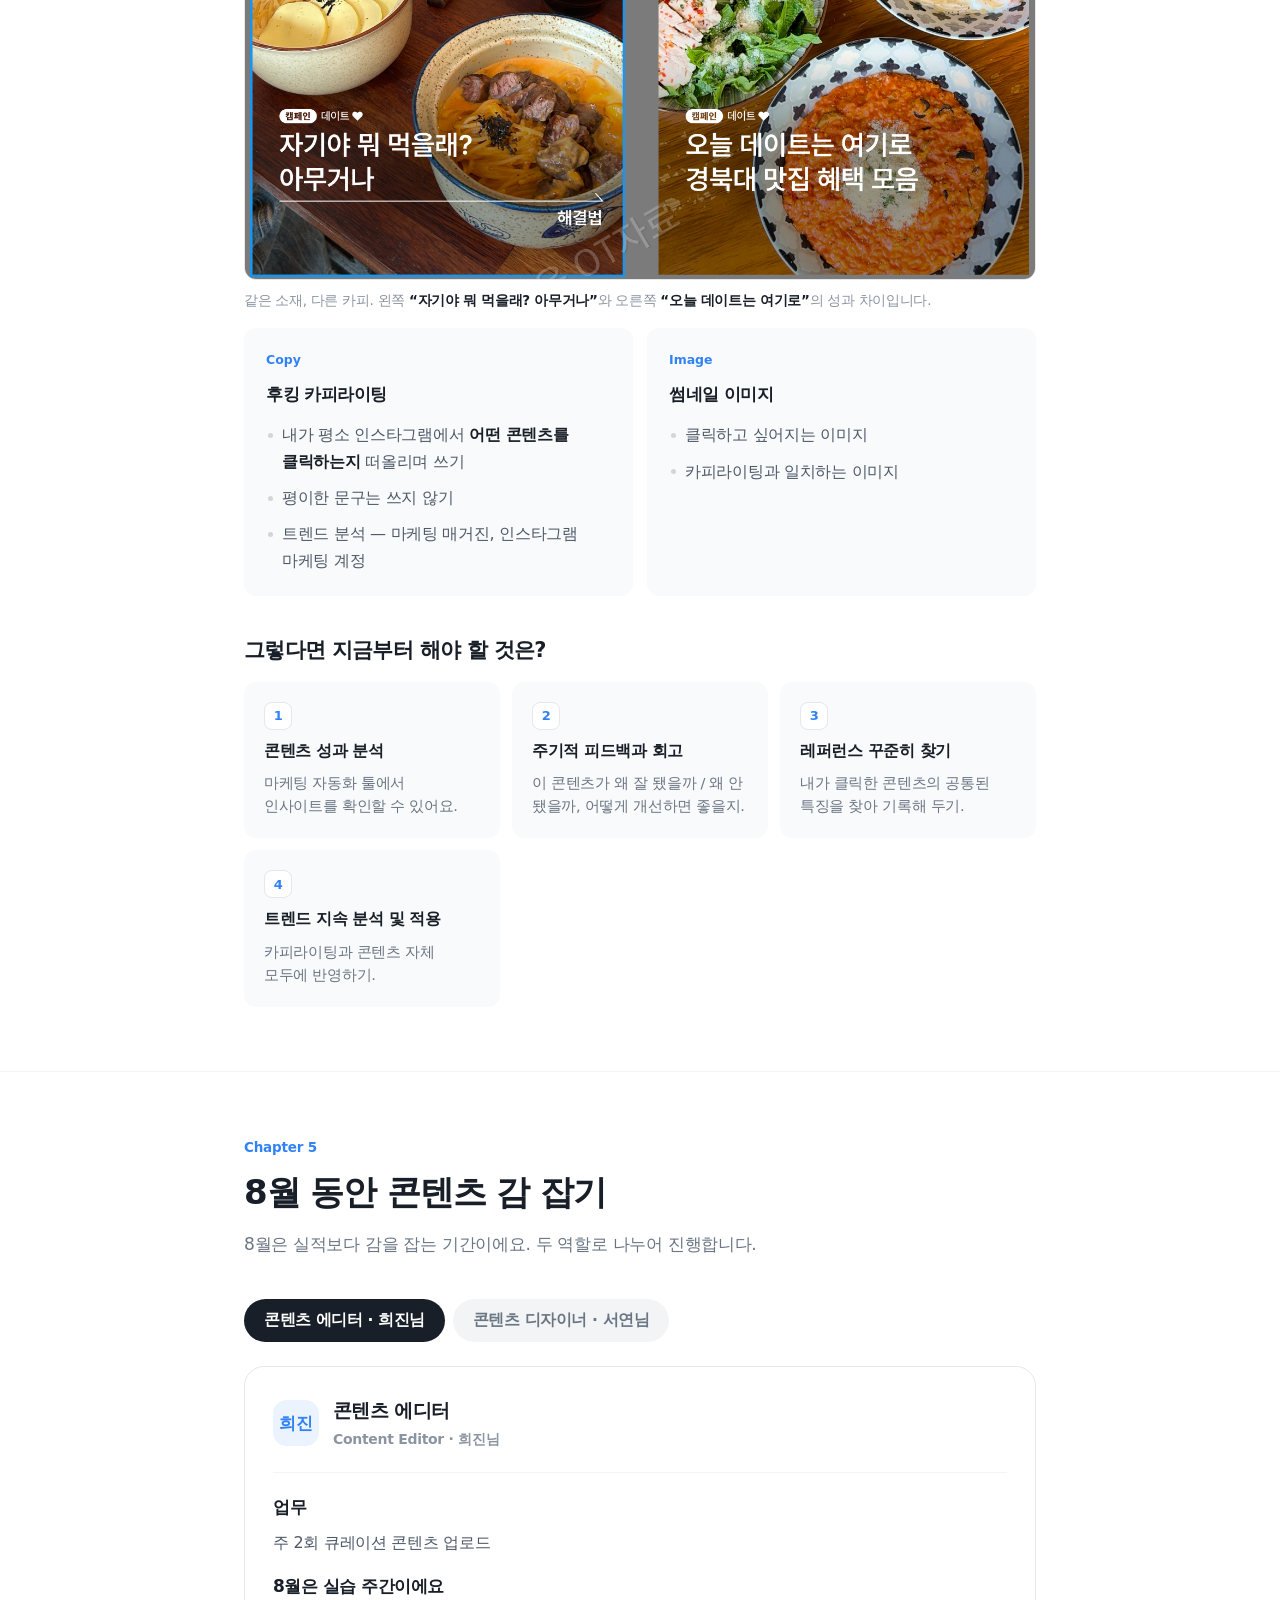
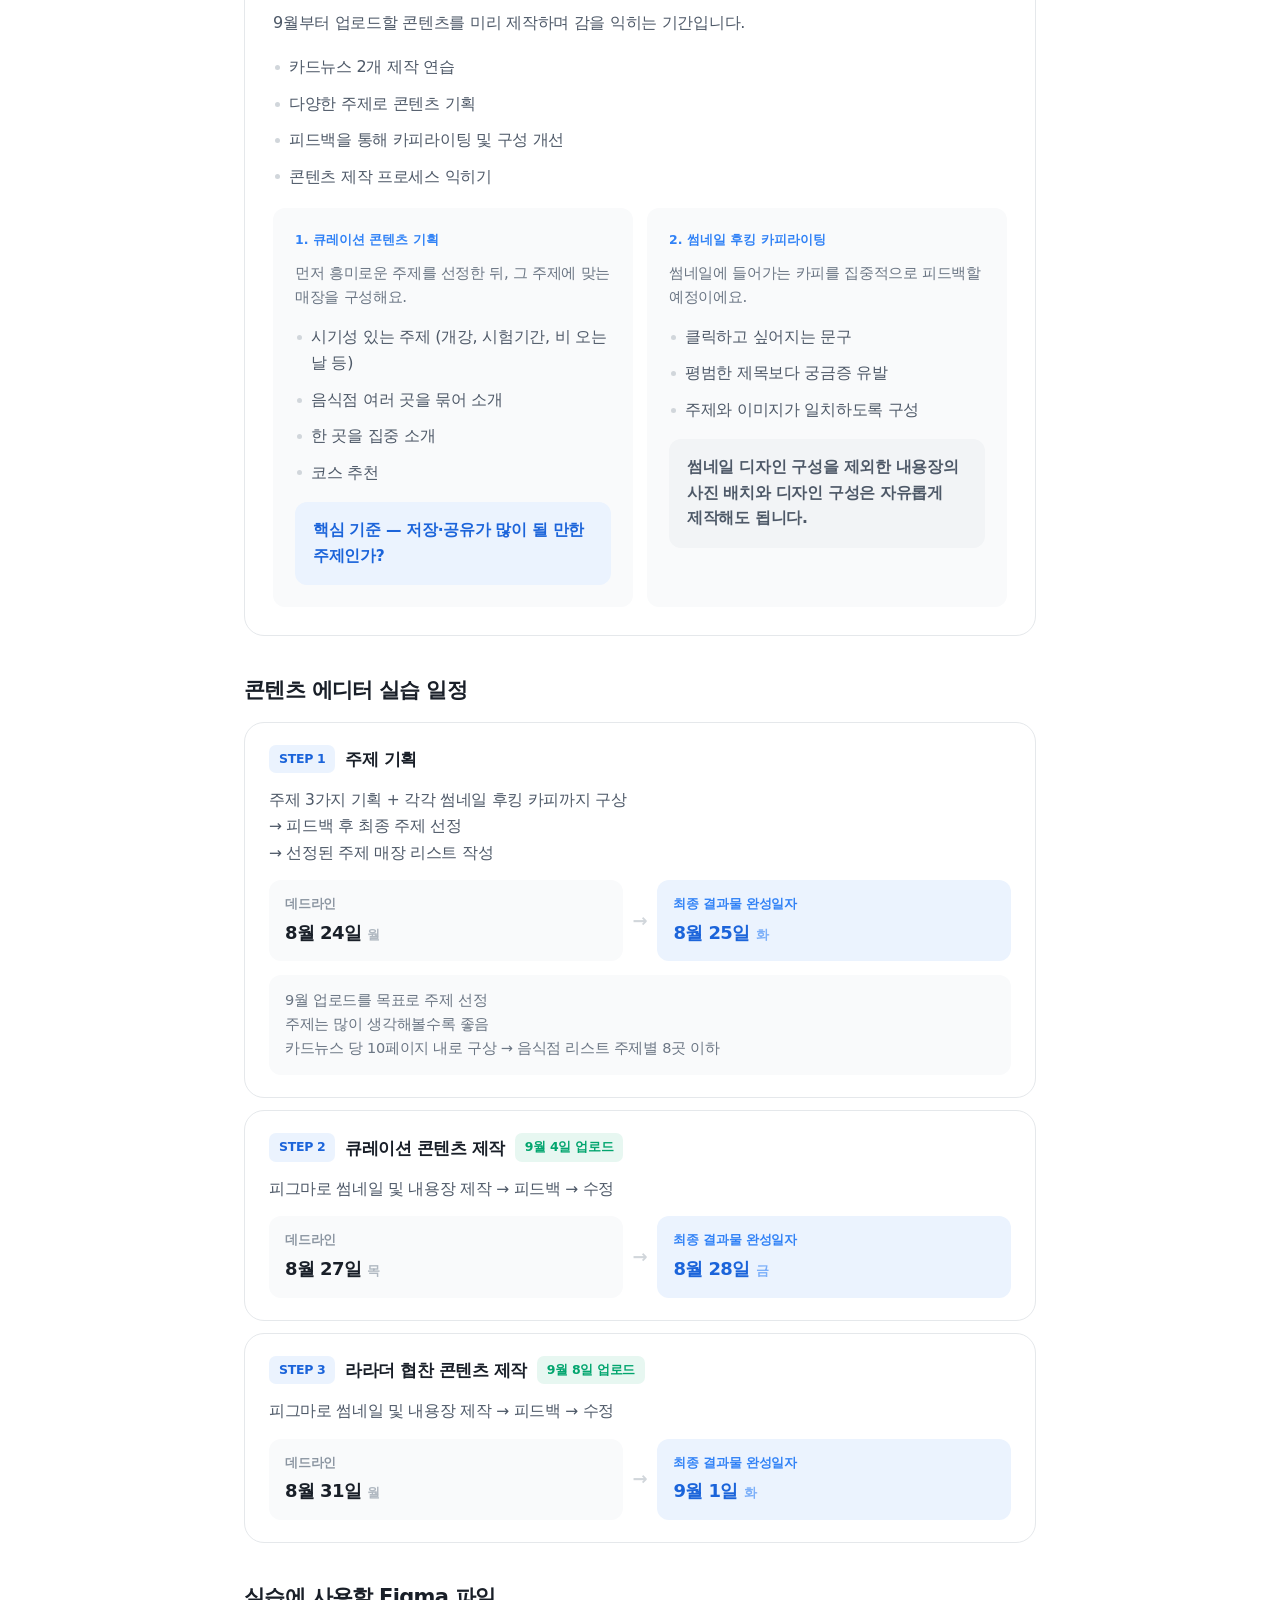
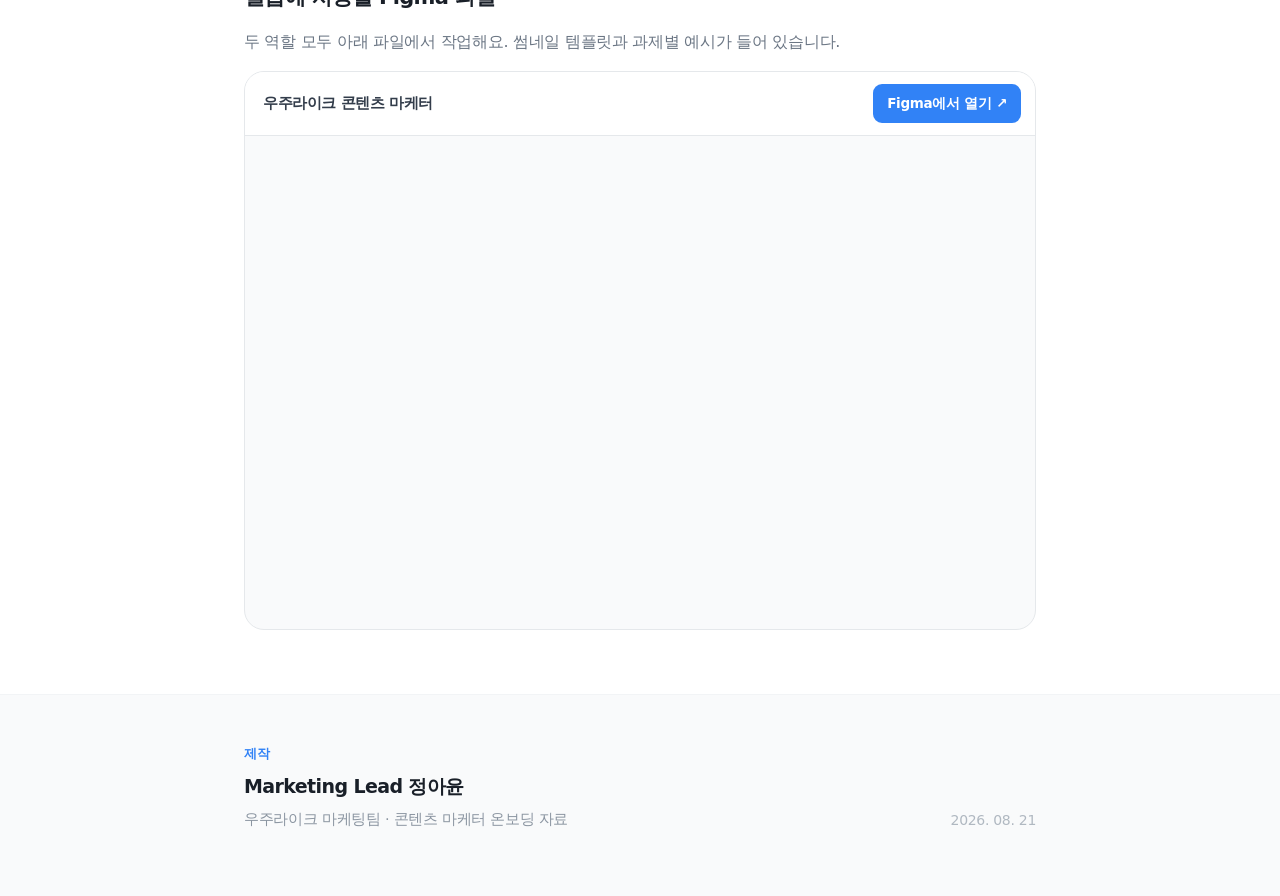
==== commit c3103f0c: "콘텐츠 에디터 실습 STEP 2·3 과제명 갱신 Co-Authored-By: Claude Opus 5 (1M context) <noreply@anthropic.com>" ====
--- a/index.html
+++ b/index.html
@@ -12,7 +12,7 @@
 <meta property="og:type" content="website">
 <link rel="preconnect" href="https://cdn.jsdelivr.net" crossorigin>
 <link rel="stylesheet" href="https://cdn.jsdelivr.net/gh/orioncactus/pretendard@v1.3.9/dist/web/variable/pretendardvariable-dynamic-subset.css">
-<link rel="stylesheet" href="styles.css?v=25">
+<link rel="stylesheet" href="styles.css?v=26">
 </head>
 <body>
 
@@ -691,7 +691,7 @@
               <div class="task">
                 <div class="th">
                   <span class="pill blue">STEP 2</span>
-                  <span class="tname">1차 콘텐츠 제작</span>
+                  <span class="tname">큐레이션 콘텐츠 제작</span>
                   <span class="pill green">9월 4일 업로드</span>
                 </div>
                 <p class="tdesc">피그마로 썸네일 및 내용장 제작 → 피드백 → 수정</p>
@@ -711,7 +711,7 @@
               <div class="task">
                 <div class="th">
                   <span class="pill blue">STEP 3</span>
-                  <span class="tname">2차 콘텐츠 제작</span>
+                  <span class="tname">라라더 협찬 콘텐츠 제작</span>
                   <span class="pill green">9월 8일 업로드</span>
                 </div>
                 <p class="tdesc">피그마로 썸네일 및 내용장 제작 → 피드백 → 수정</p>
@@ -861,6 +861,6 @@
 <div class="lb" id="lightbox" hidden><img src="" alt=""></div>
 <button class="totop" id="totop" aria-label="맨 위로">↑</button>
 
-<script src="script.js?v=25"></script>
+<script src="script.js?v=26"></script>
 </body>
 </html>
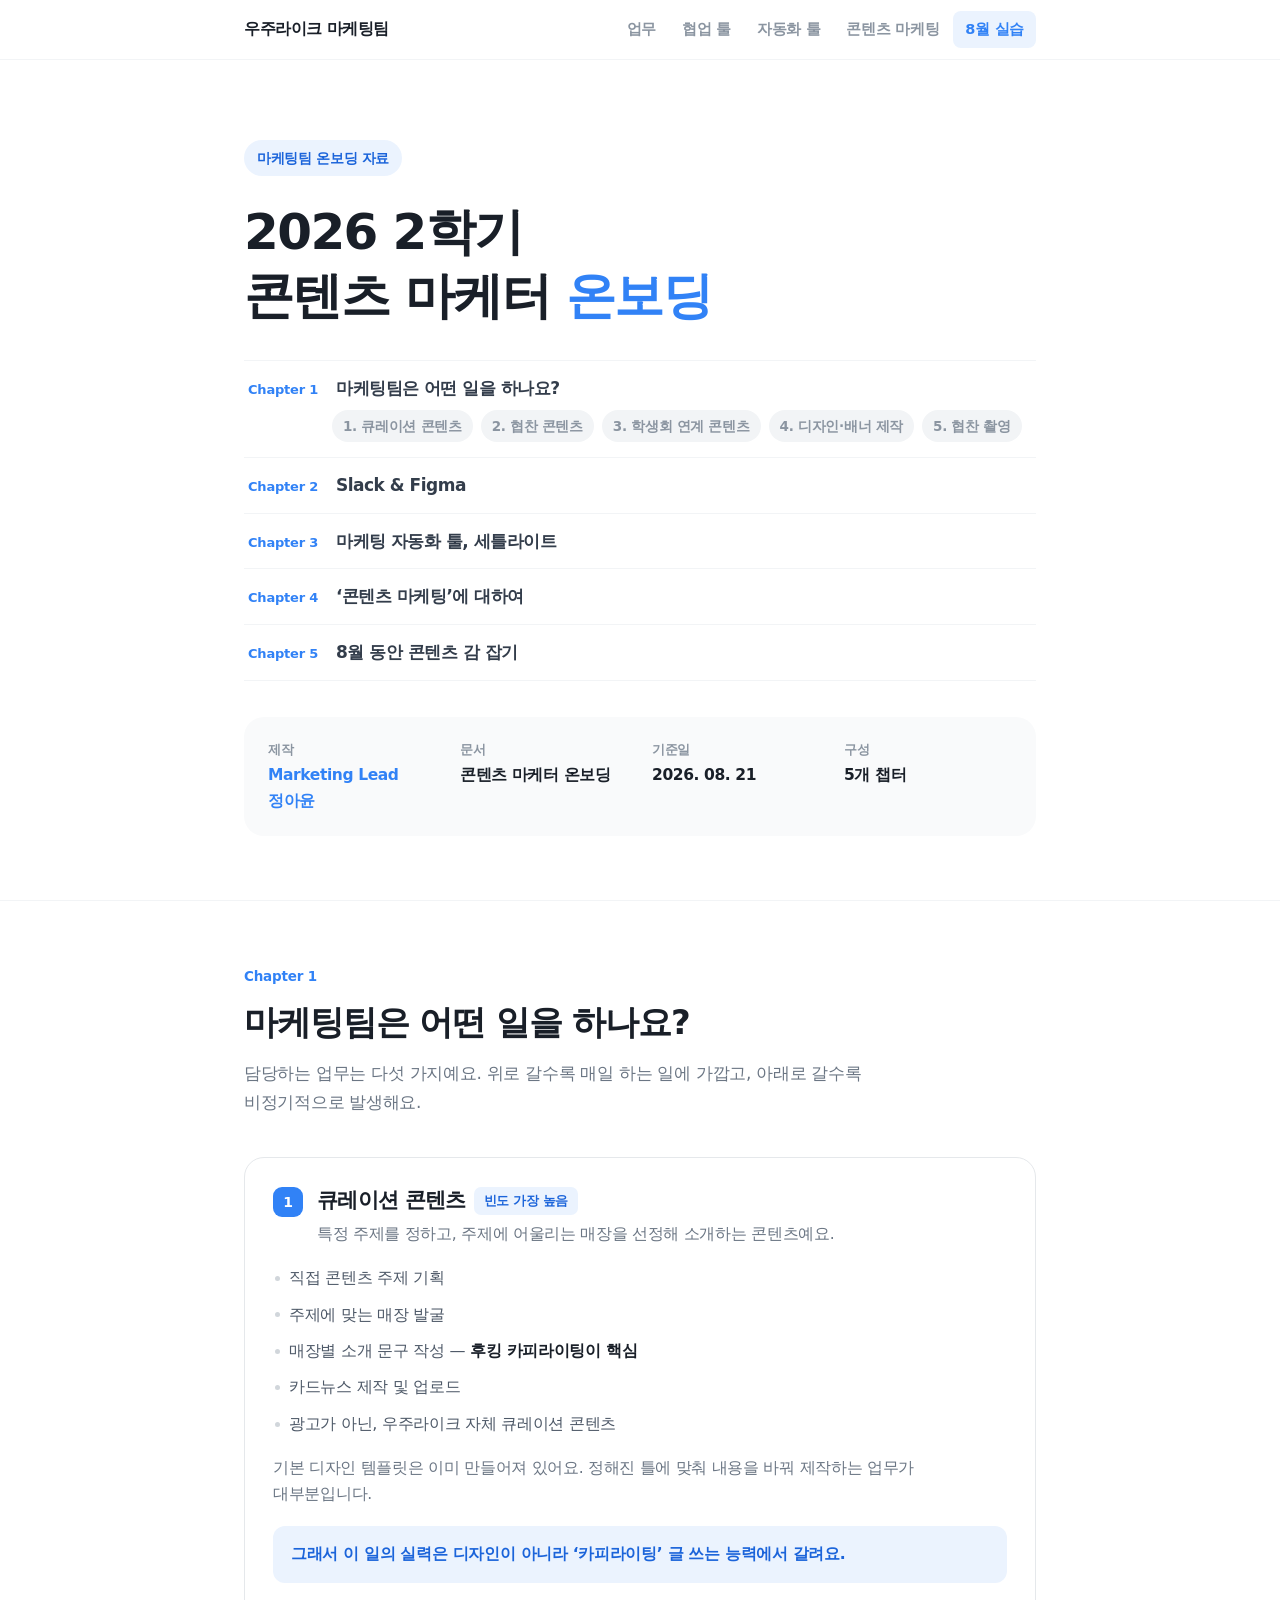
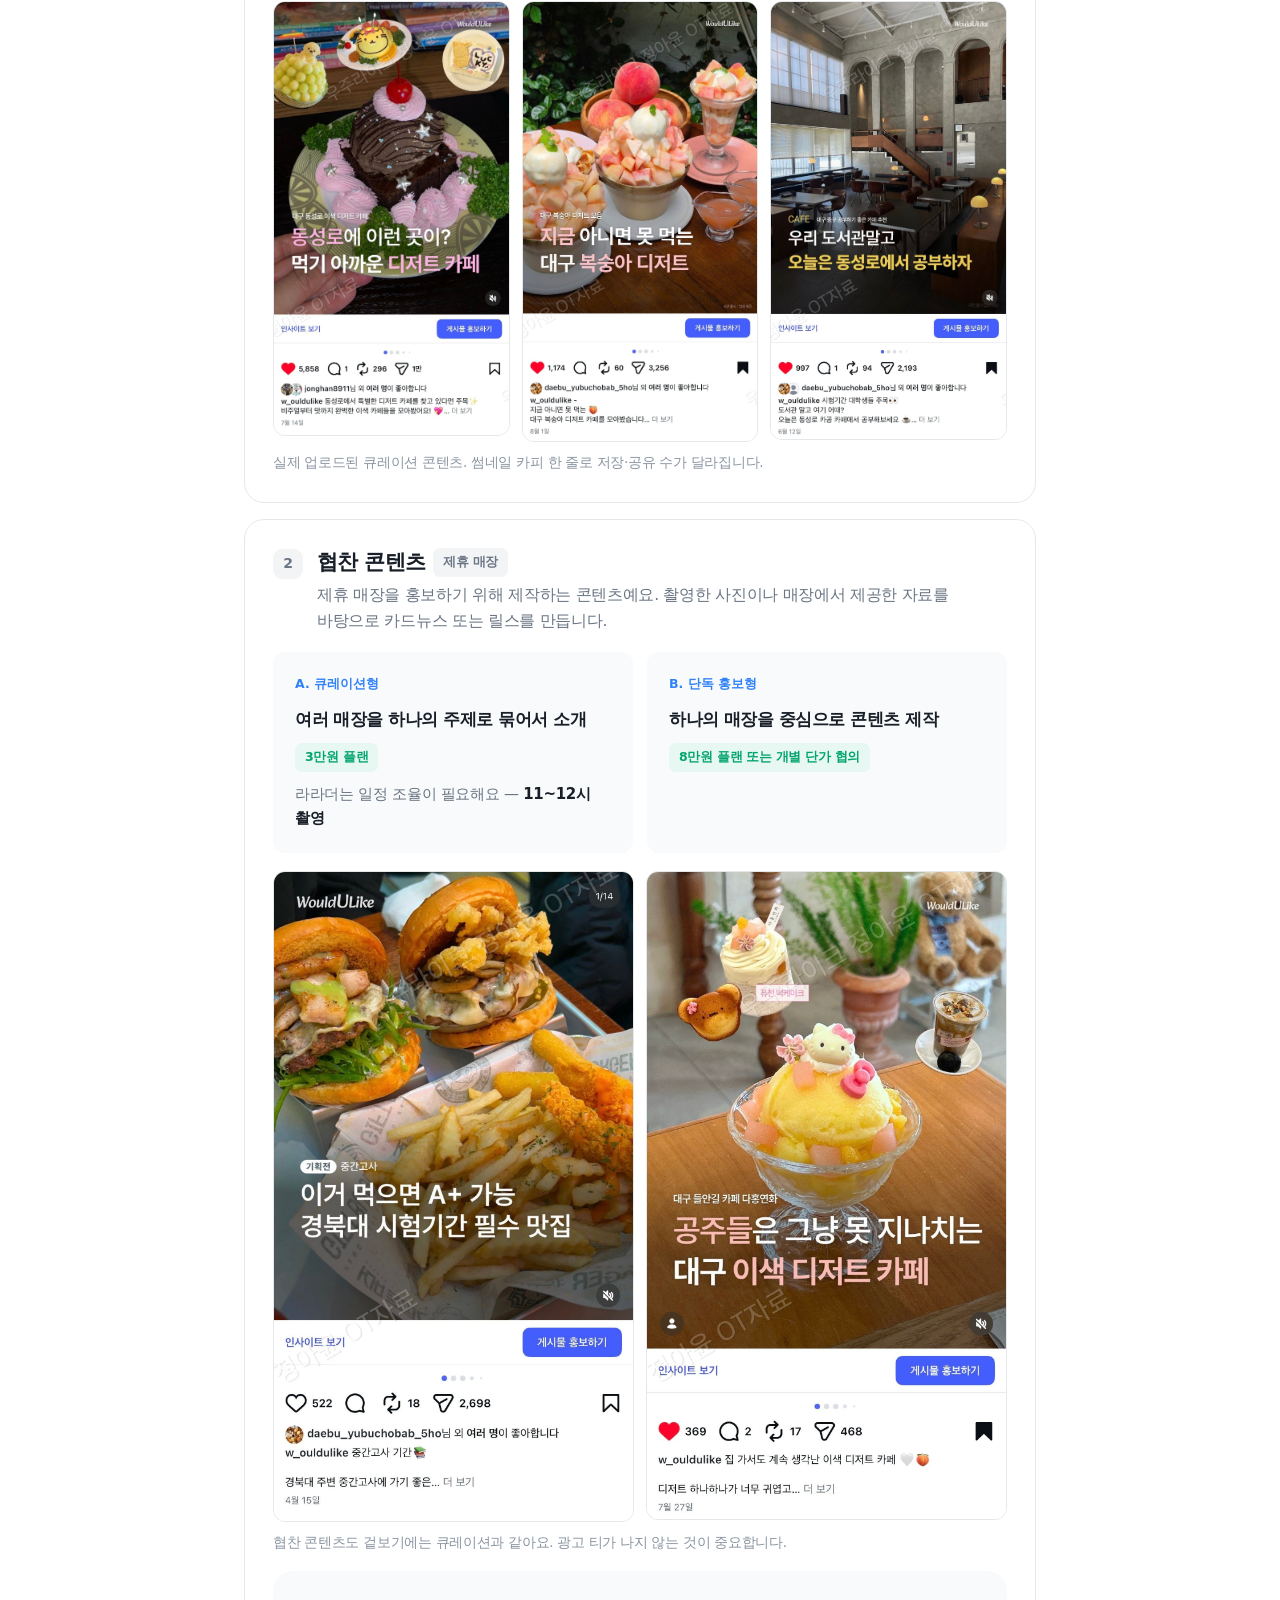
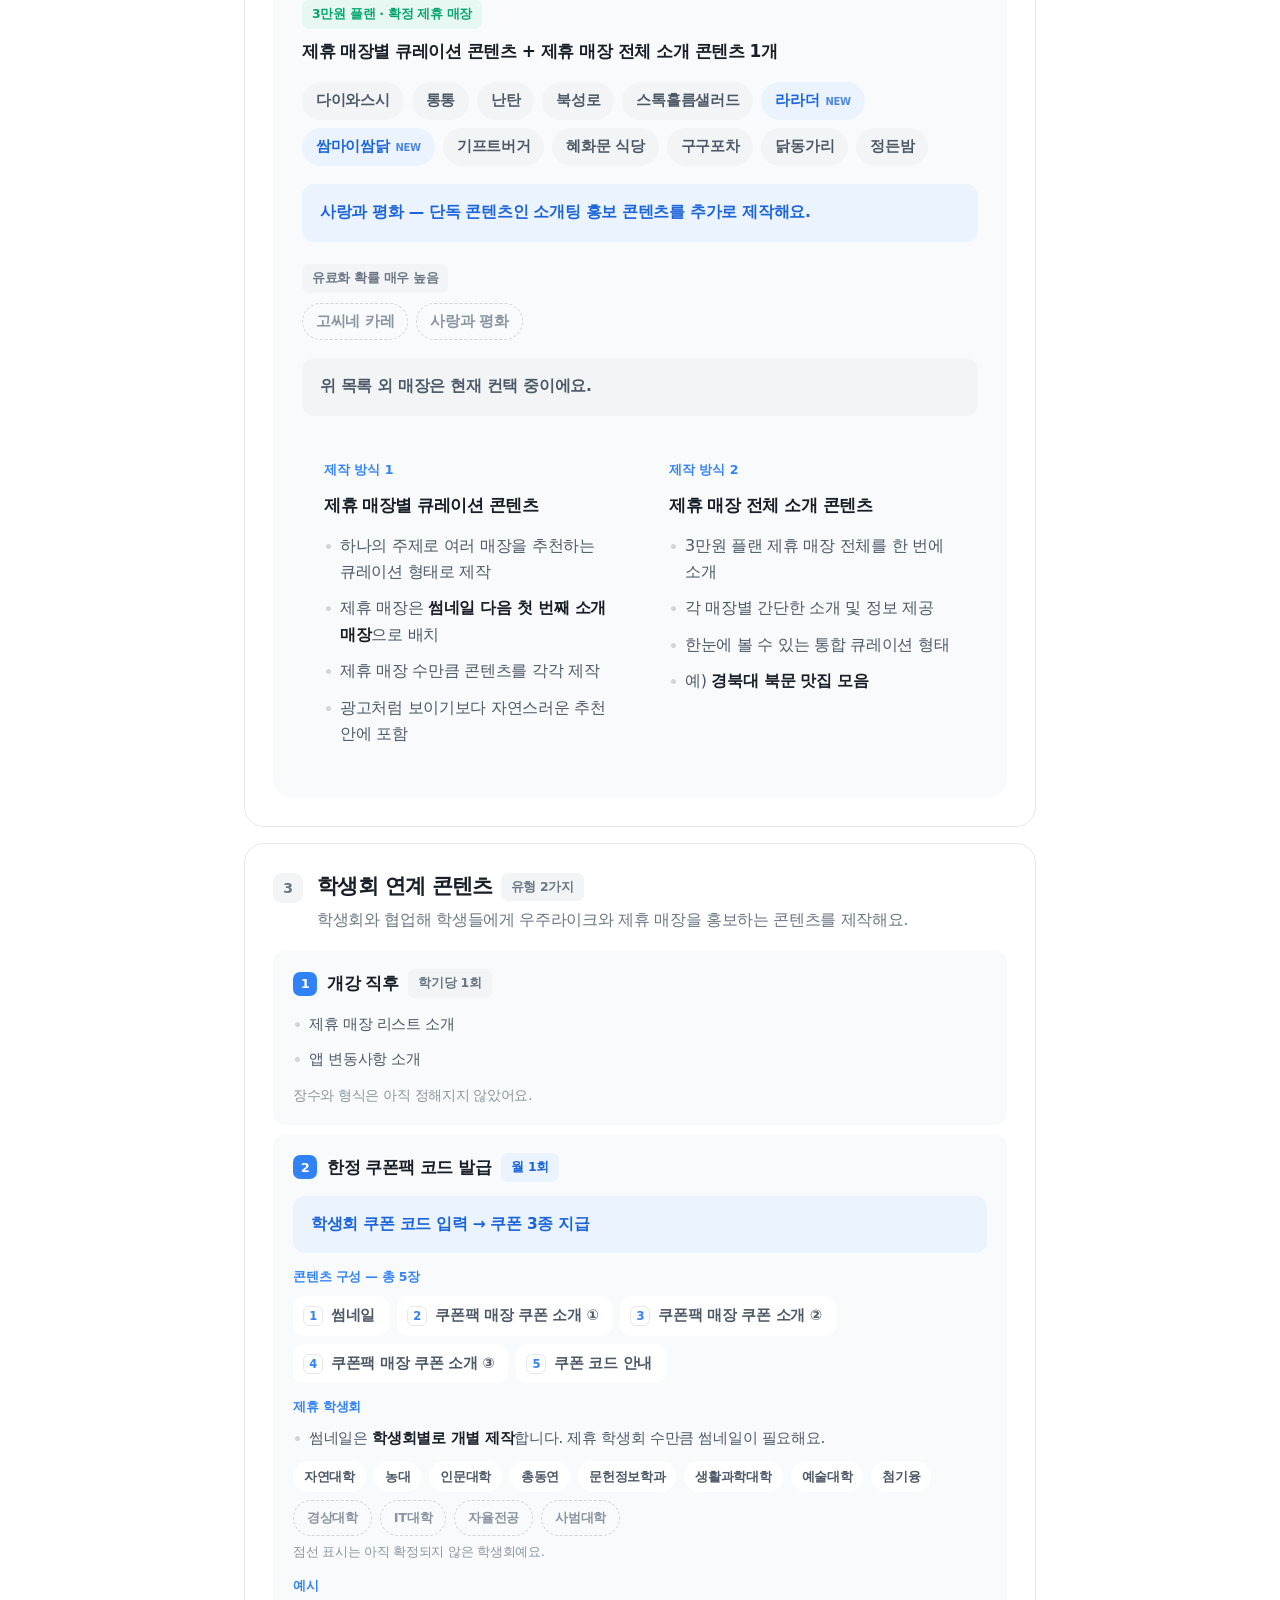
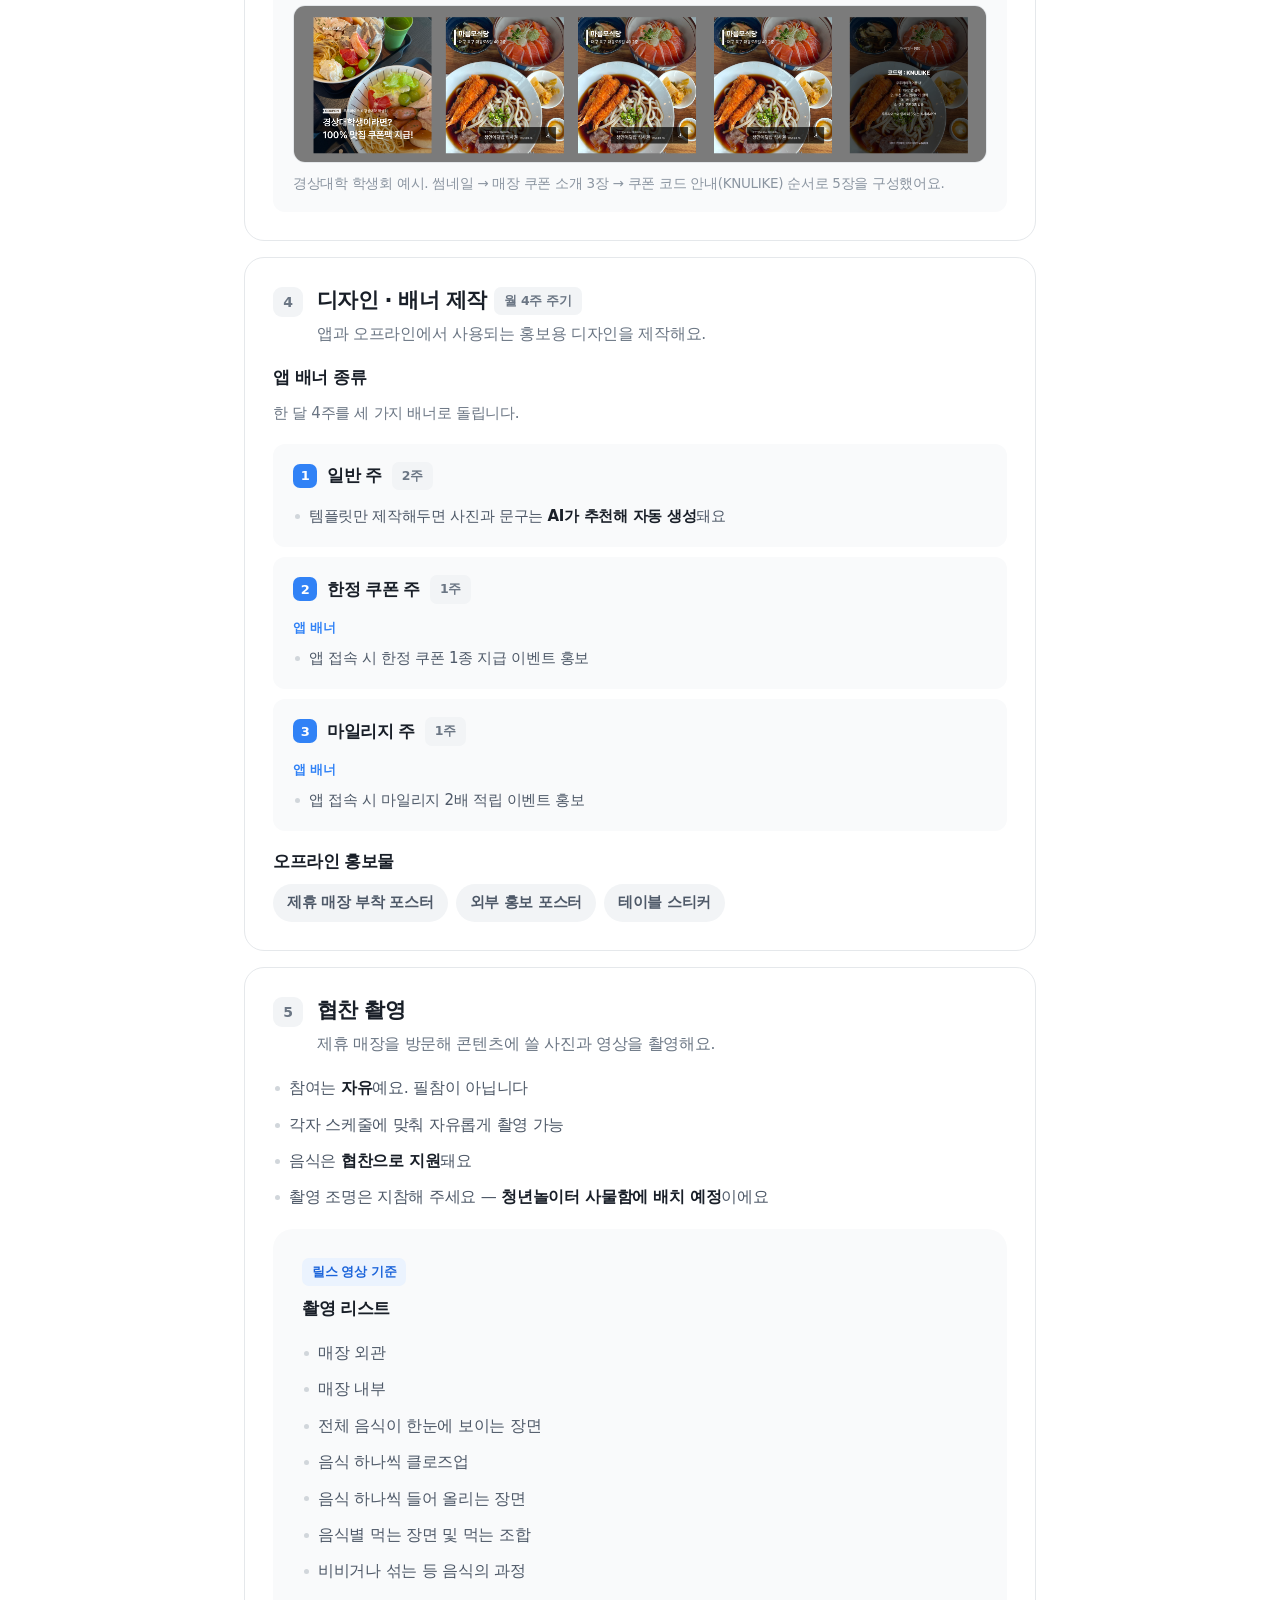
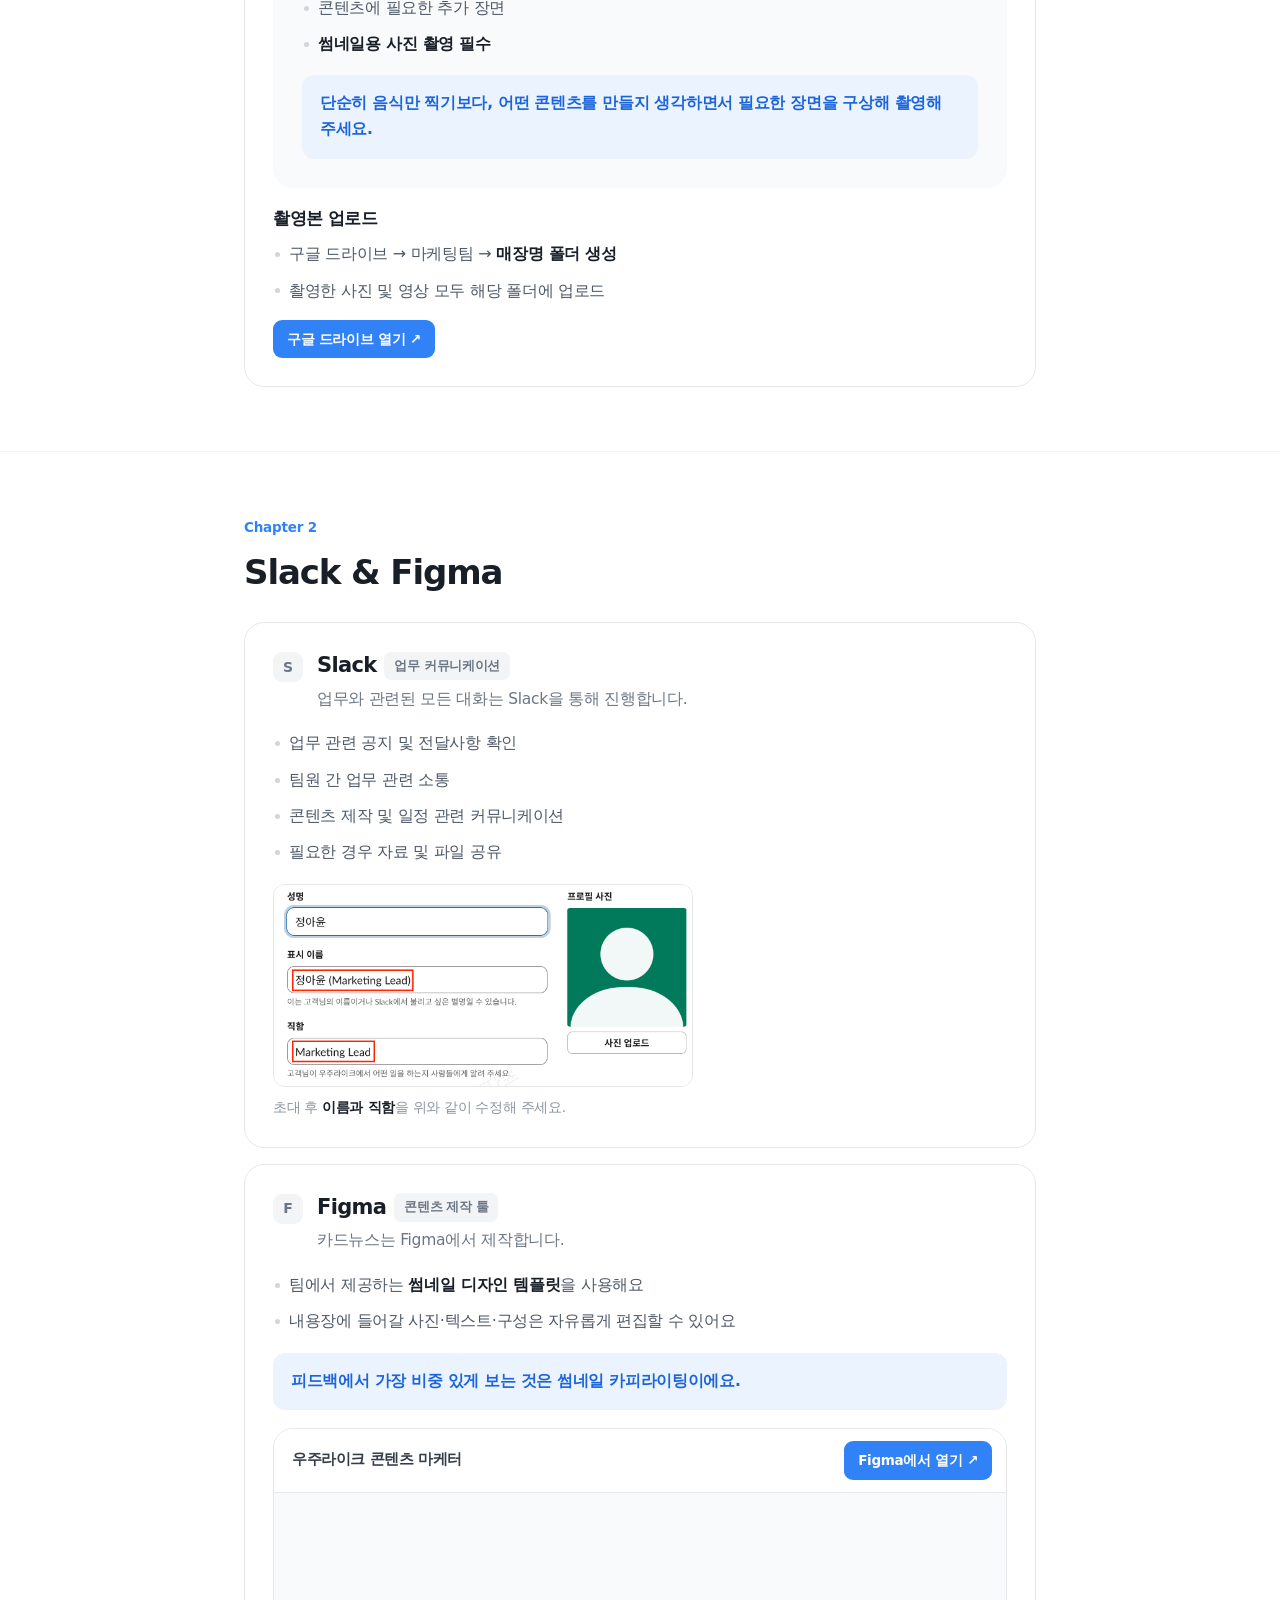
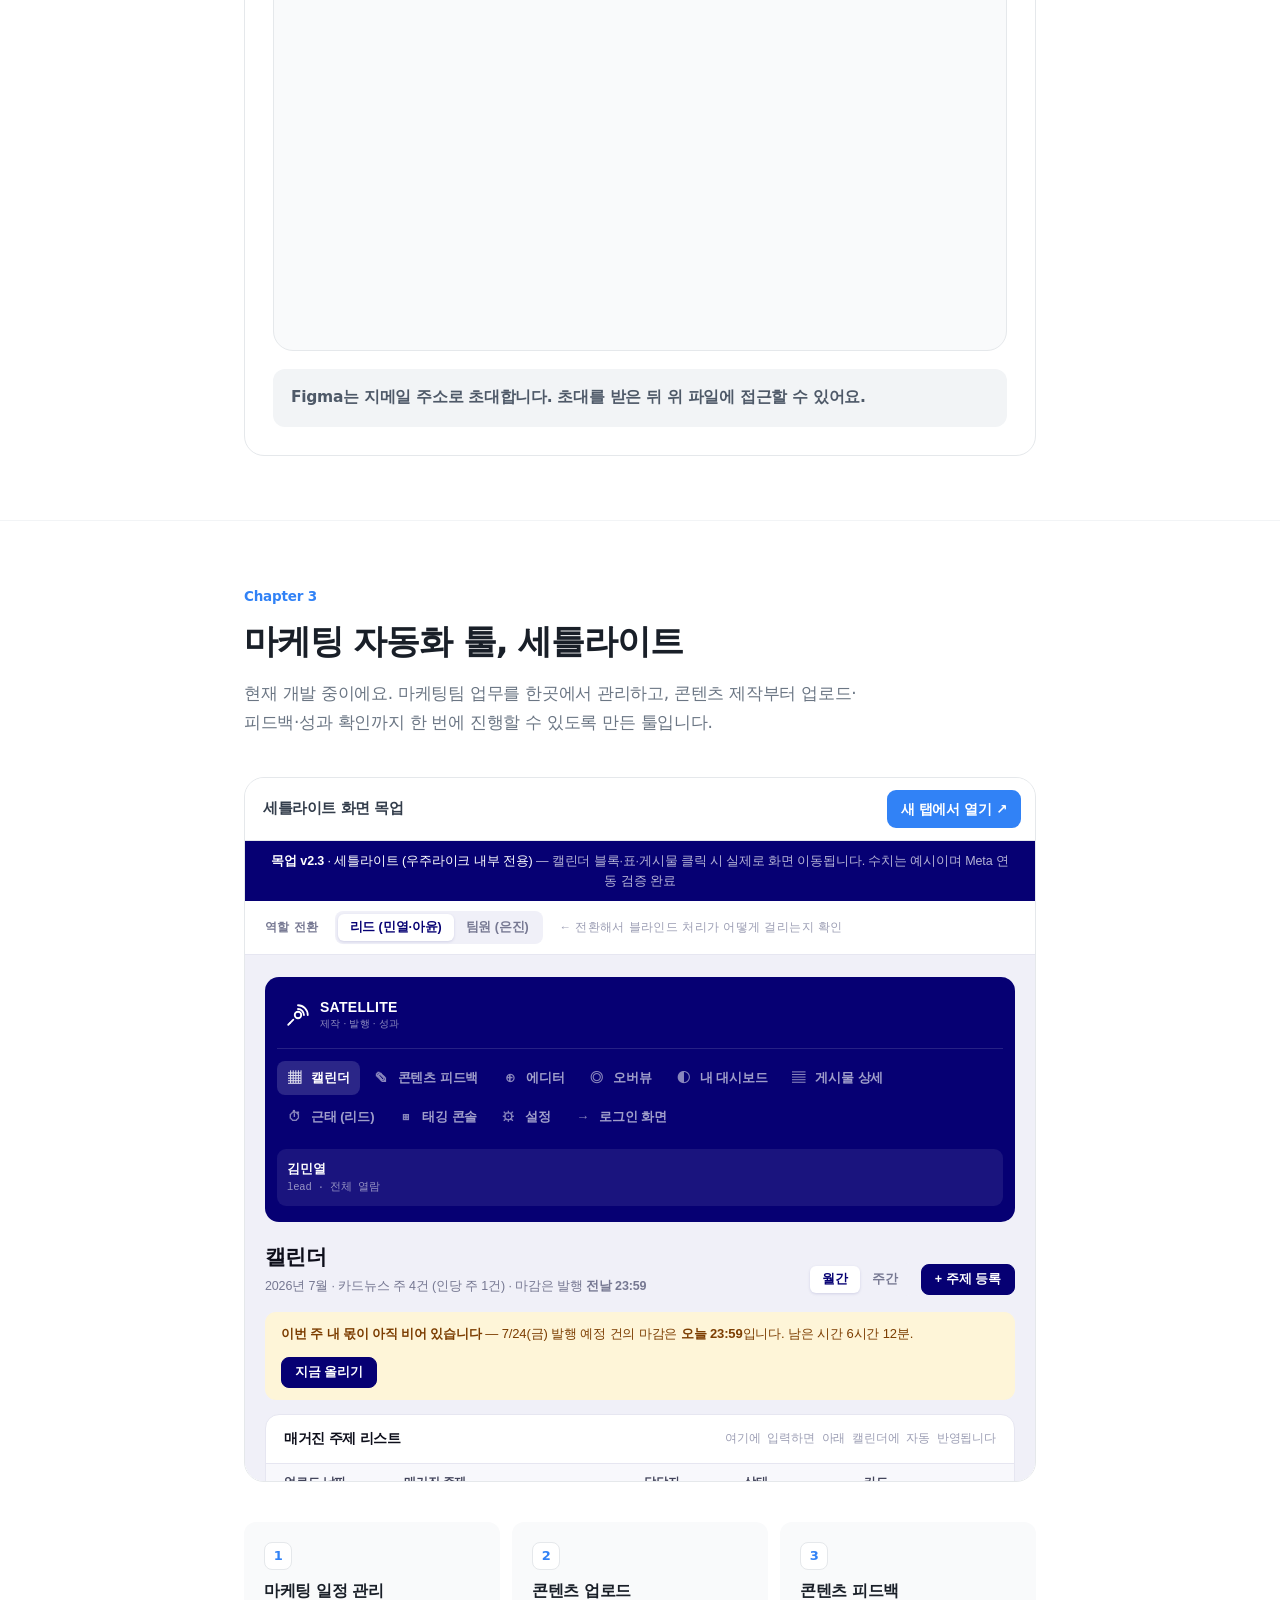
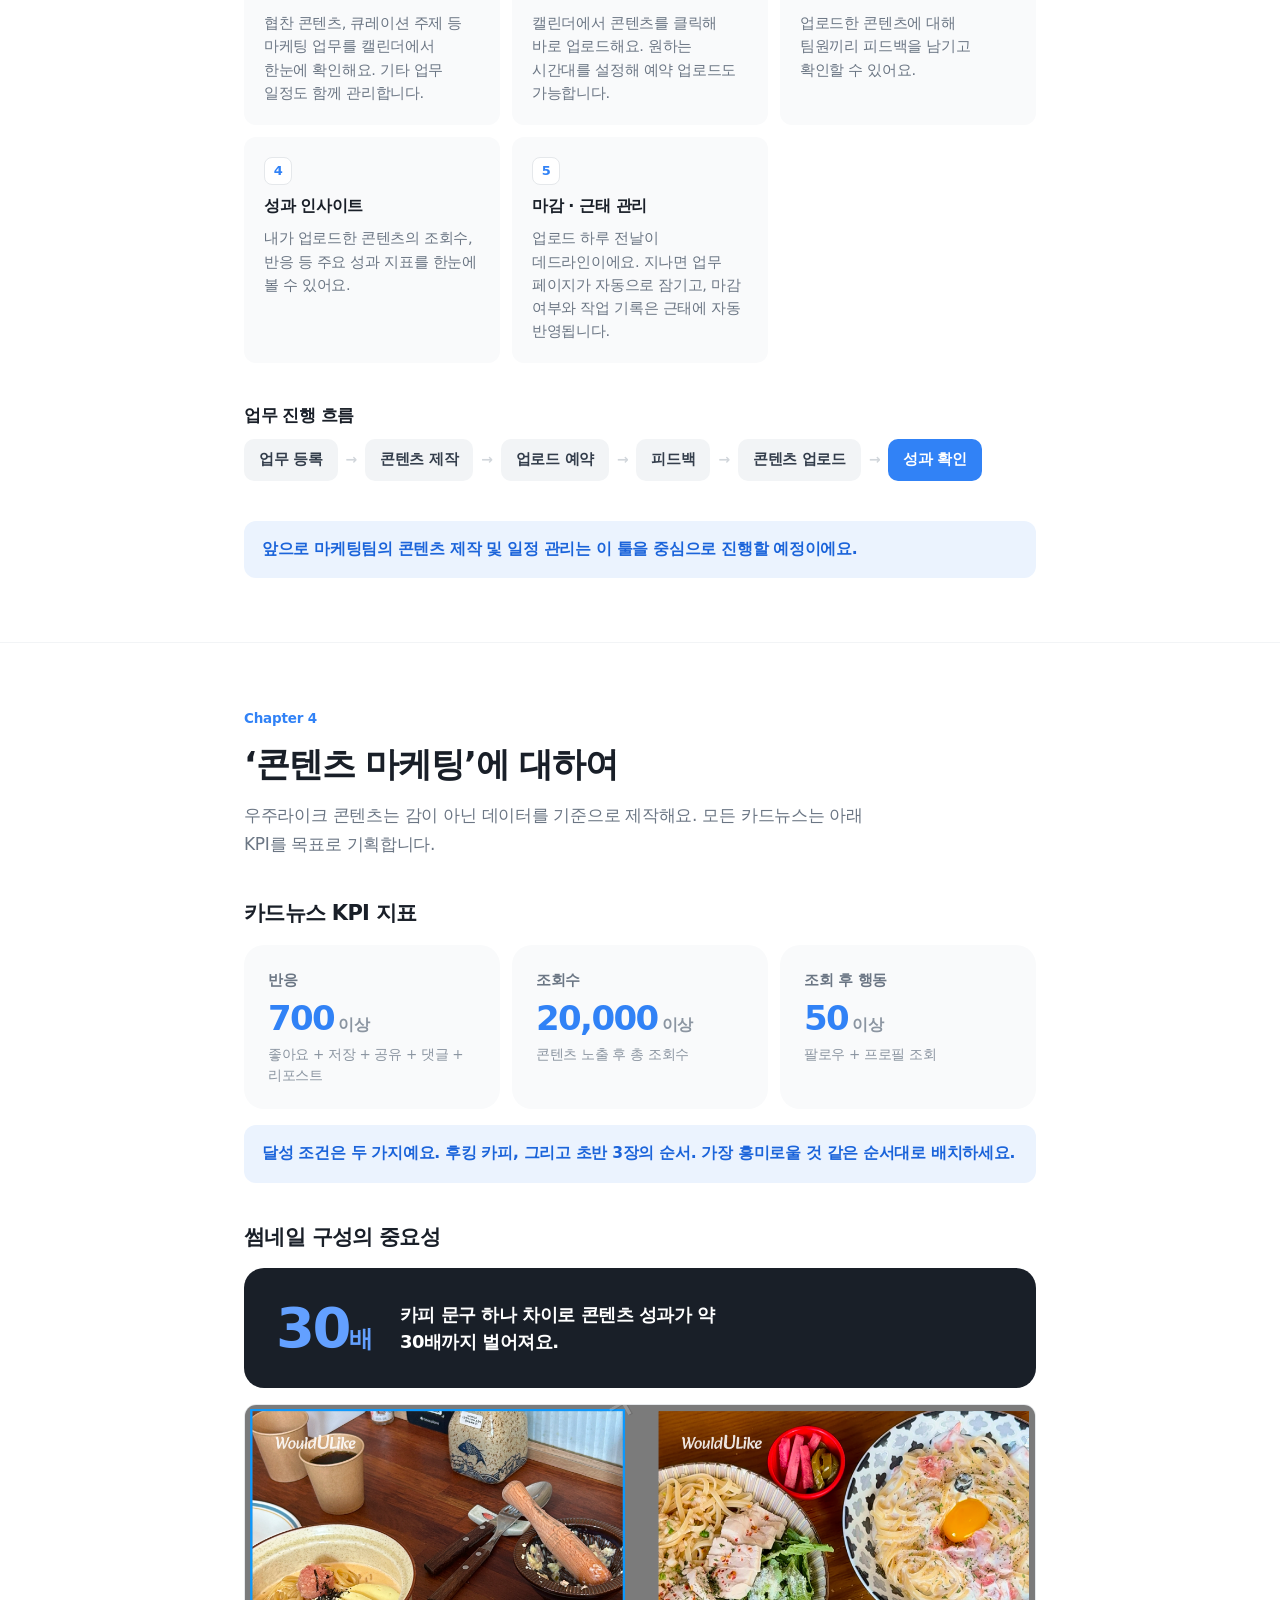
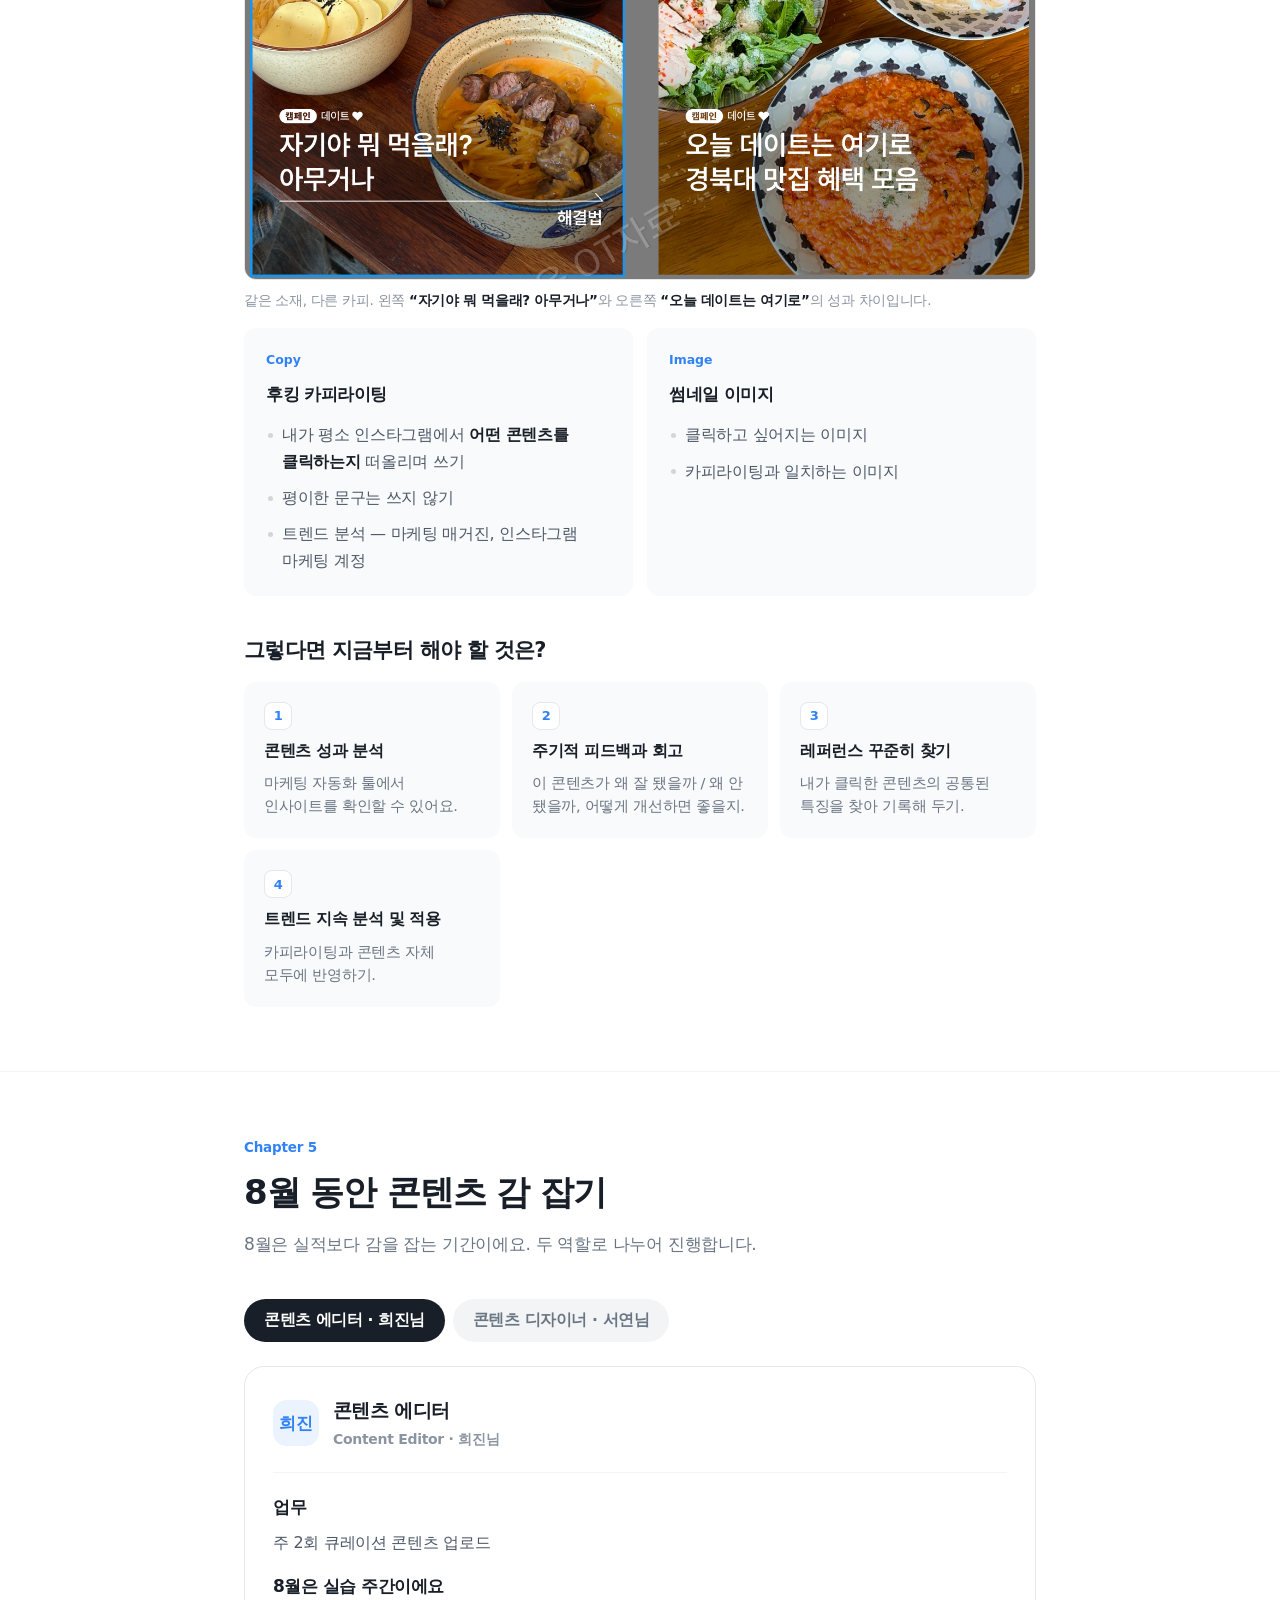
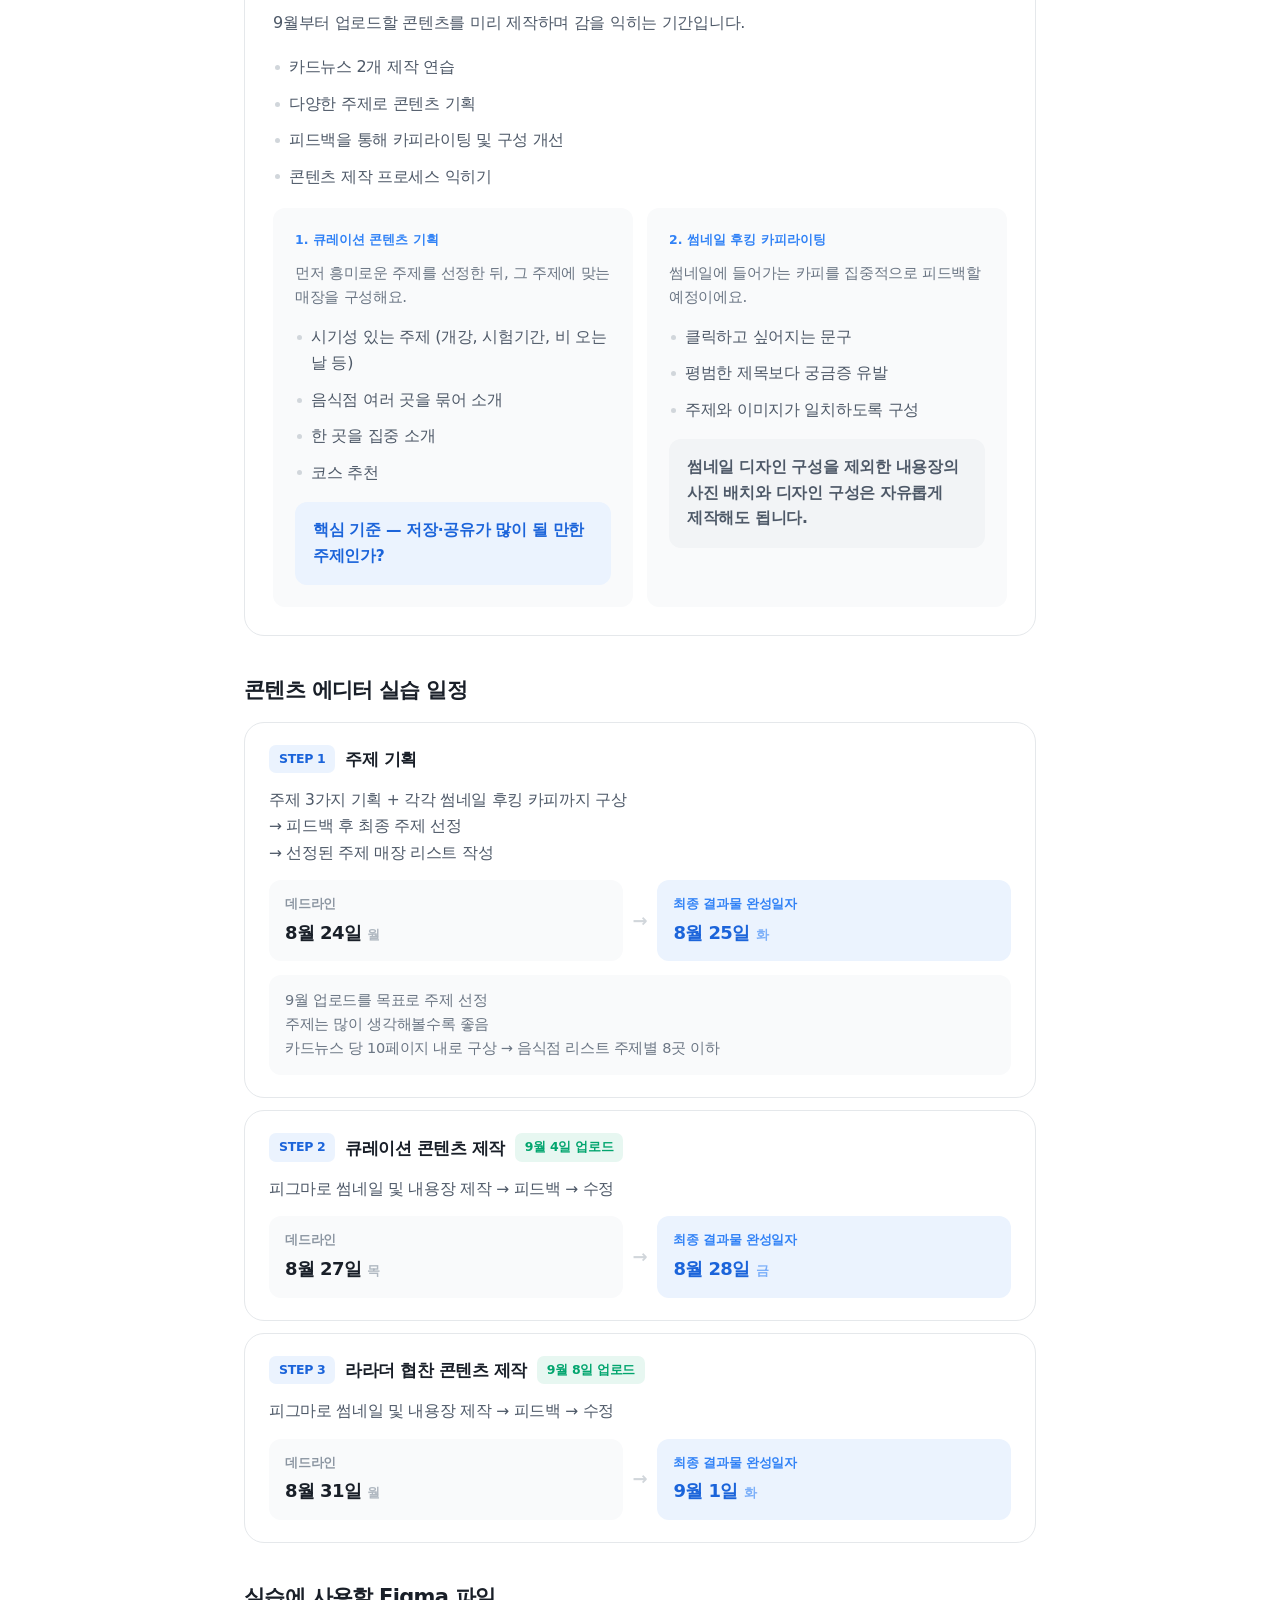
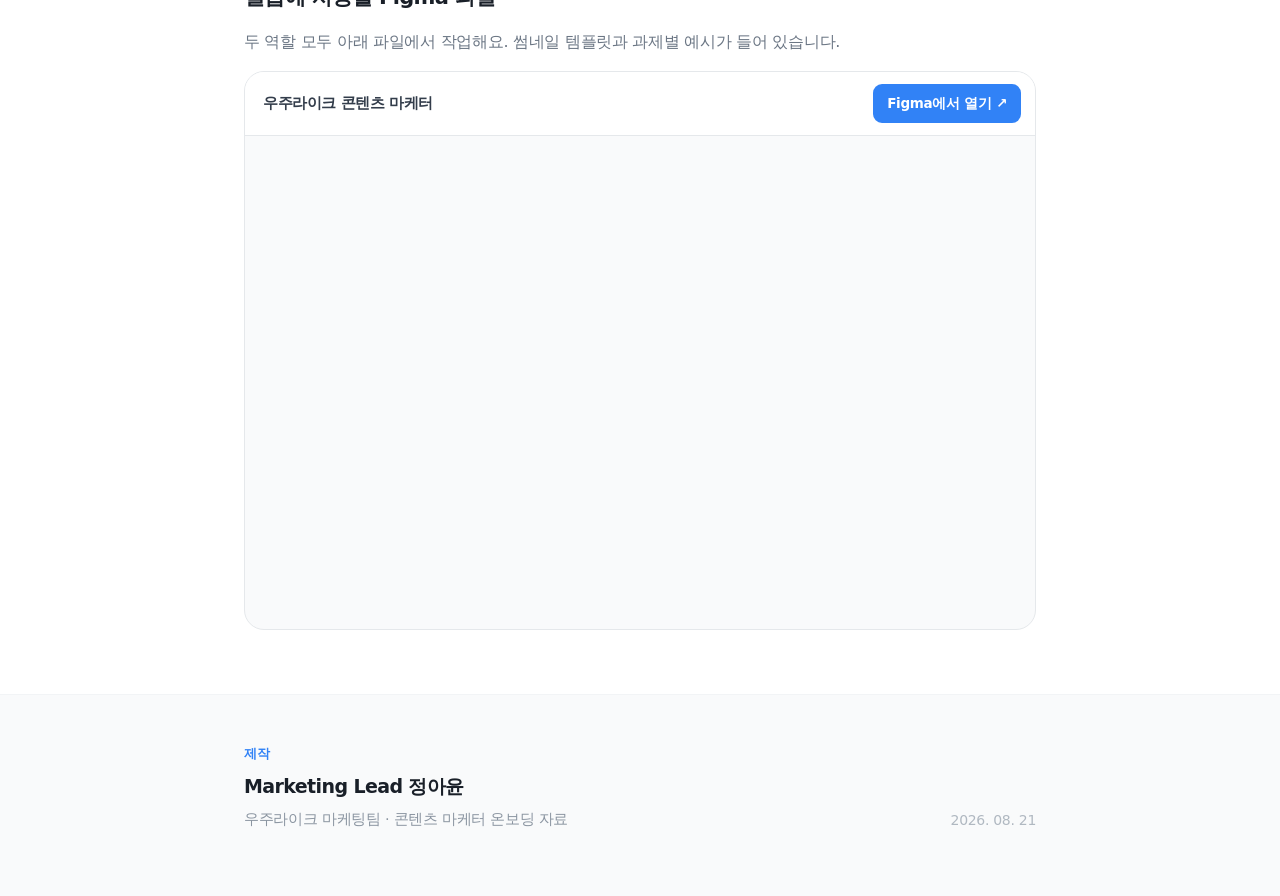
==== commit 47736f0c: "네비게이션 항목명 변경 Co-Authored-By: Claude Opus 5 (1M context) <noreply@anthropic.com>" ====
--- a/index.html
+++ b/index.html
@@ -12,7 +12,7 @@
 <meta property="og:type" content="website">
 <link rel="preconnect" href="https://cdn.jsdelivr.net" crossorigin>
 <link rel="stylesheet" href="https://cdn.jsdelivr.net/gh/orioncactus/pretendard@v1.3.9/dist/web/variable/pretendardvariable-dynamic-subset.css">
-<link rel="stylesheet" href="styles.css?v=26">
+<link rel="stylesheet" href="styles.css?v=27">
 </head>
 <body>
 
@@ -25,8 +25,8 @@
       <a href="#work">업무</a>
       <a href="#tools">협업 툴</a>
       <a href="#satellite">자동화 툴</a>
-      <a href="#principle">콘텐츠 기준</a>
-      <a href="#august">8월 플랜</a>
+      <a href="#principle">콘텐츠 마케팅</a>
+      <a href="#august">8월 실습</a>
     </nav>
   </div>
 </header>
@@ -861,6 +861,6 @@
 <div class="lb" id="lightbox" hidden><img src="" alt=""></div>
 <button class="totop" id="totop" aria-label="맨 위로">↑</button>
 
-<script src="script.js?v=26"></script>
+<script src="script.js?v=27"></script>
 </body>
 </html>
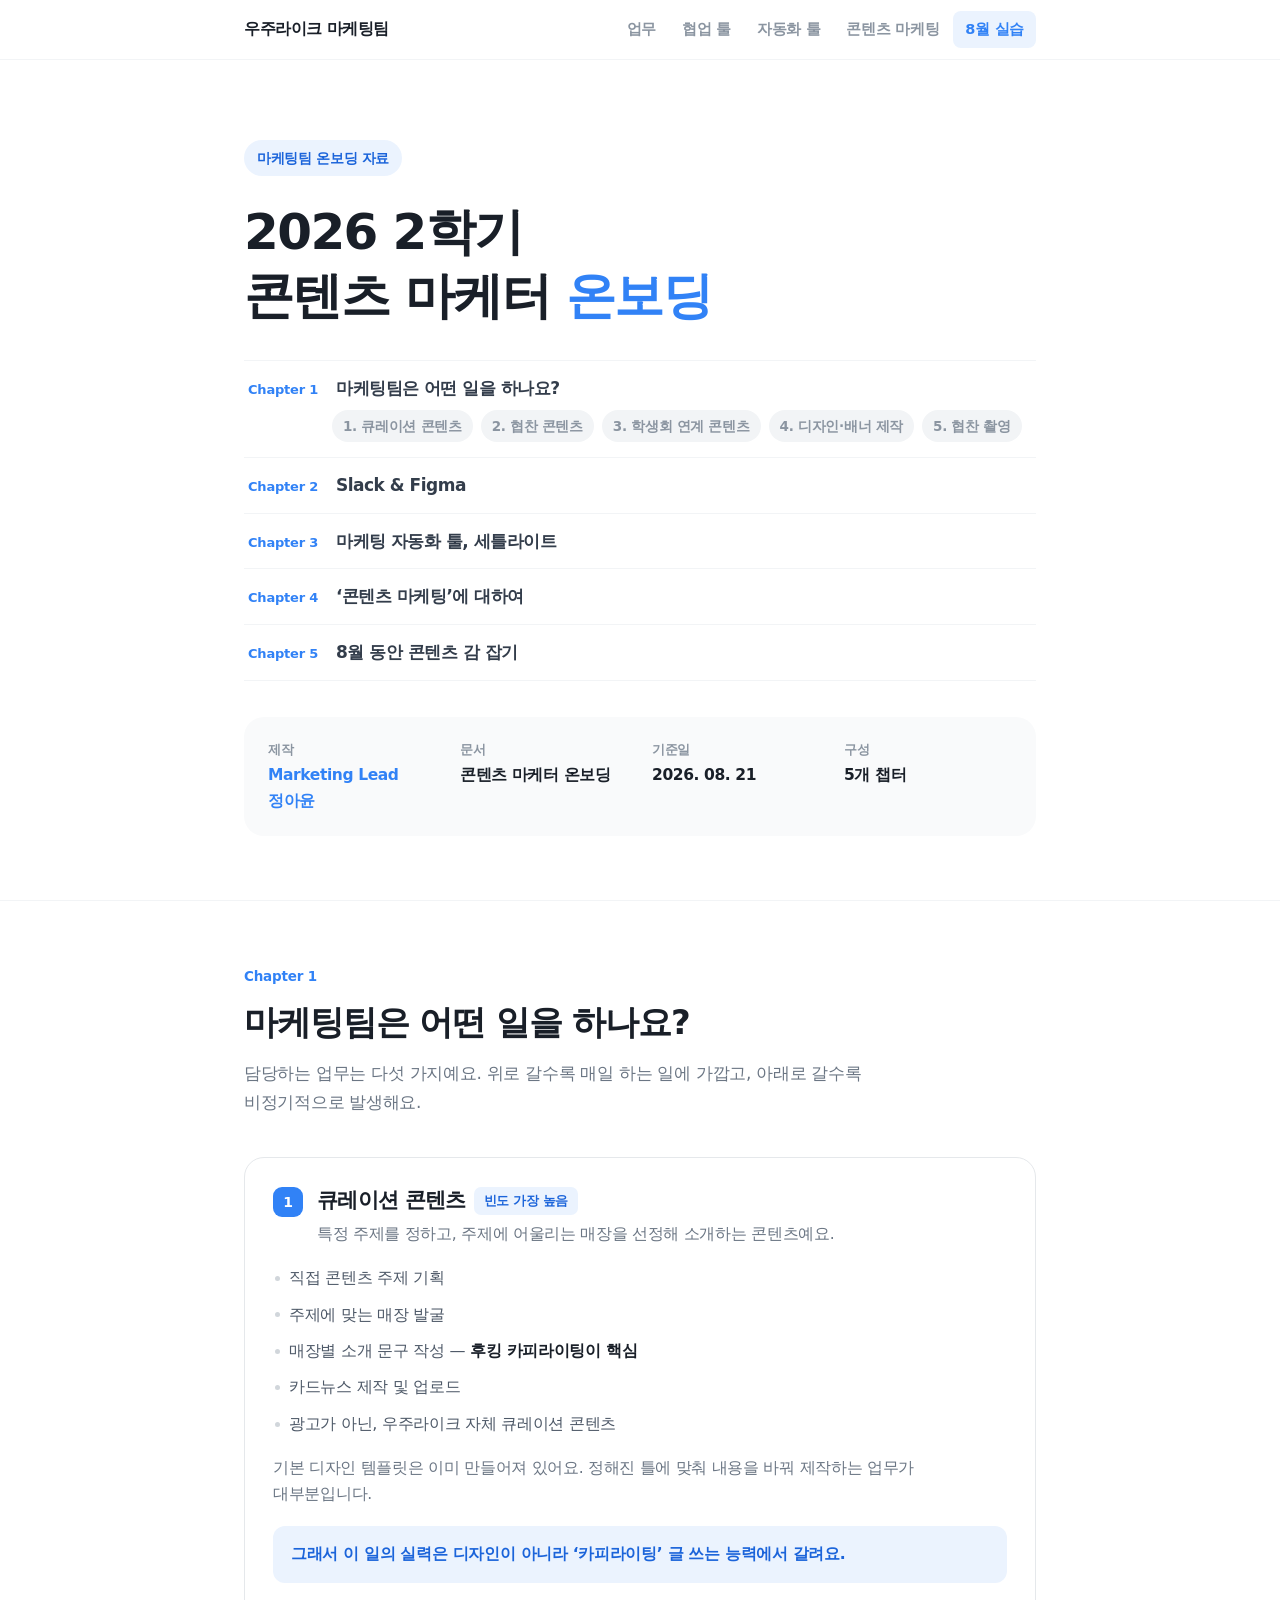
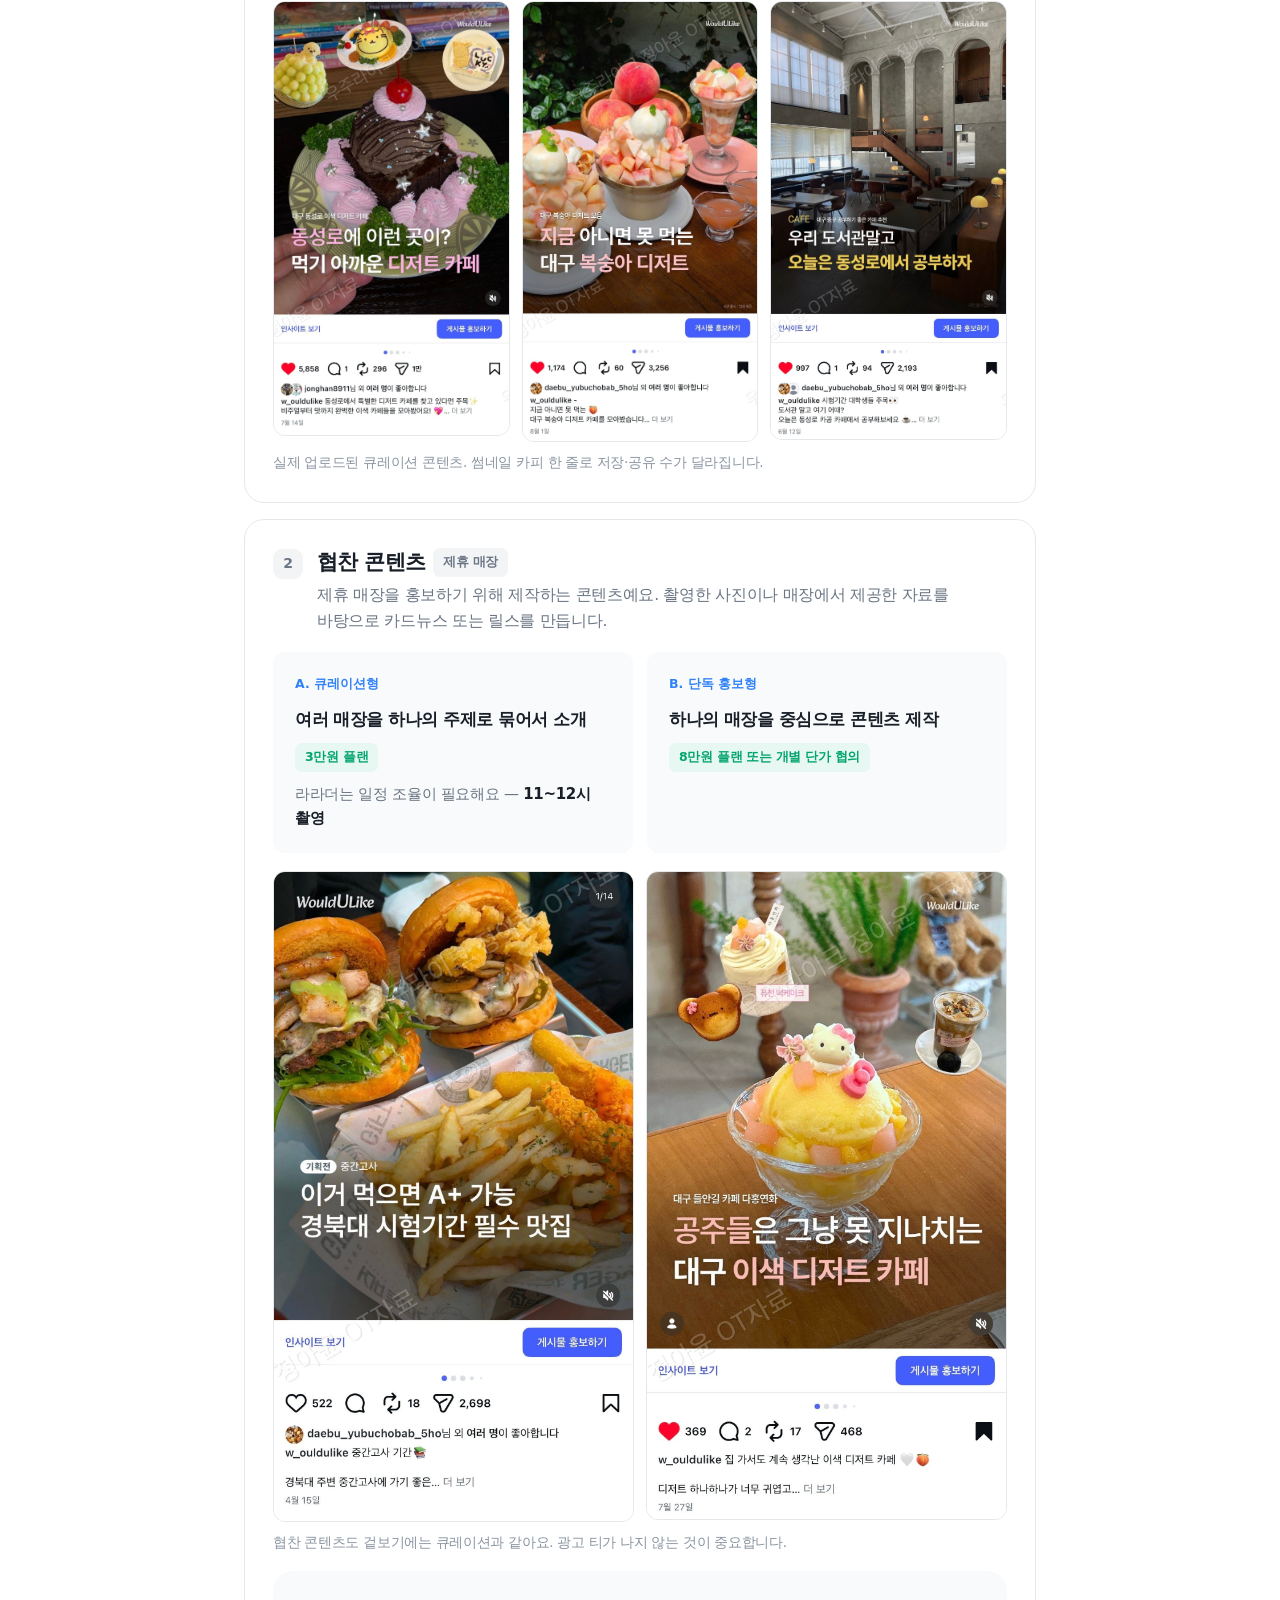
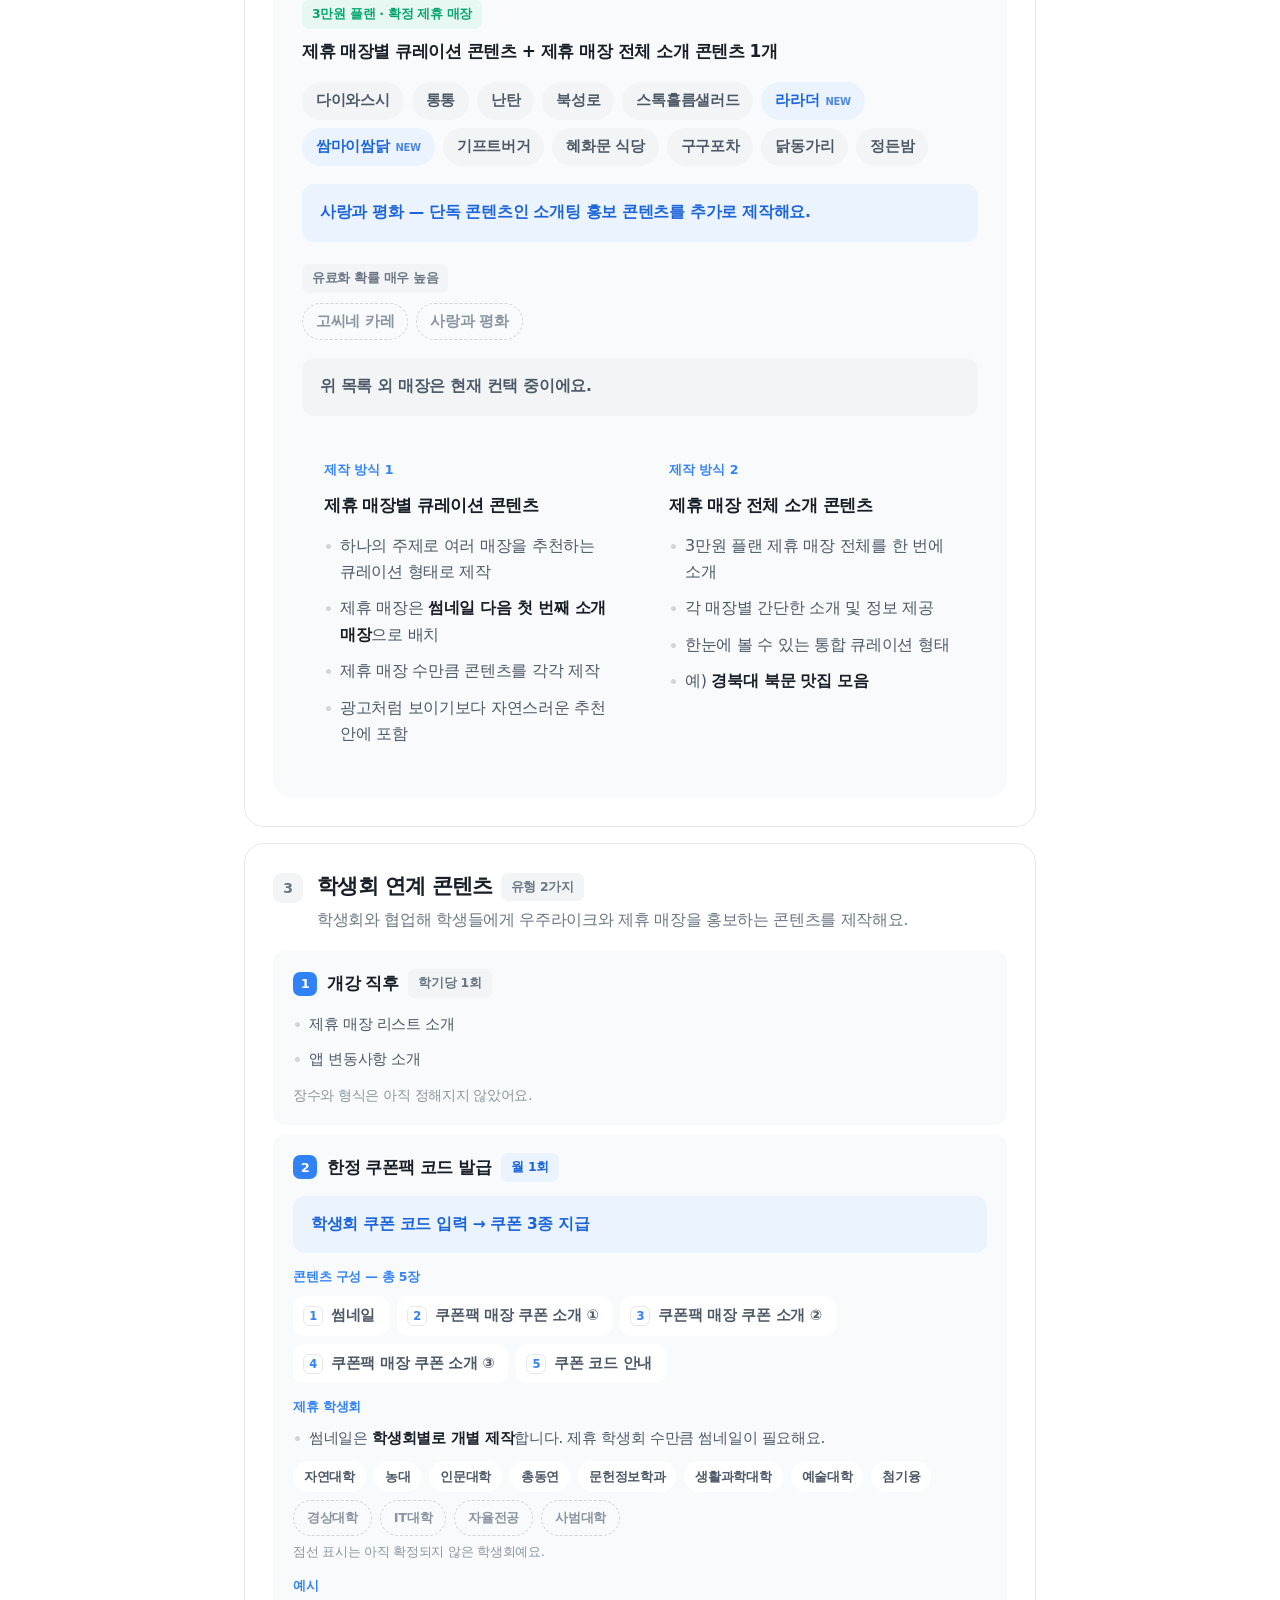
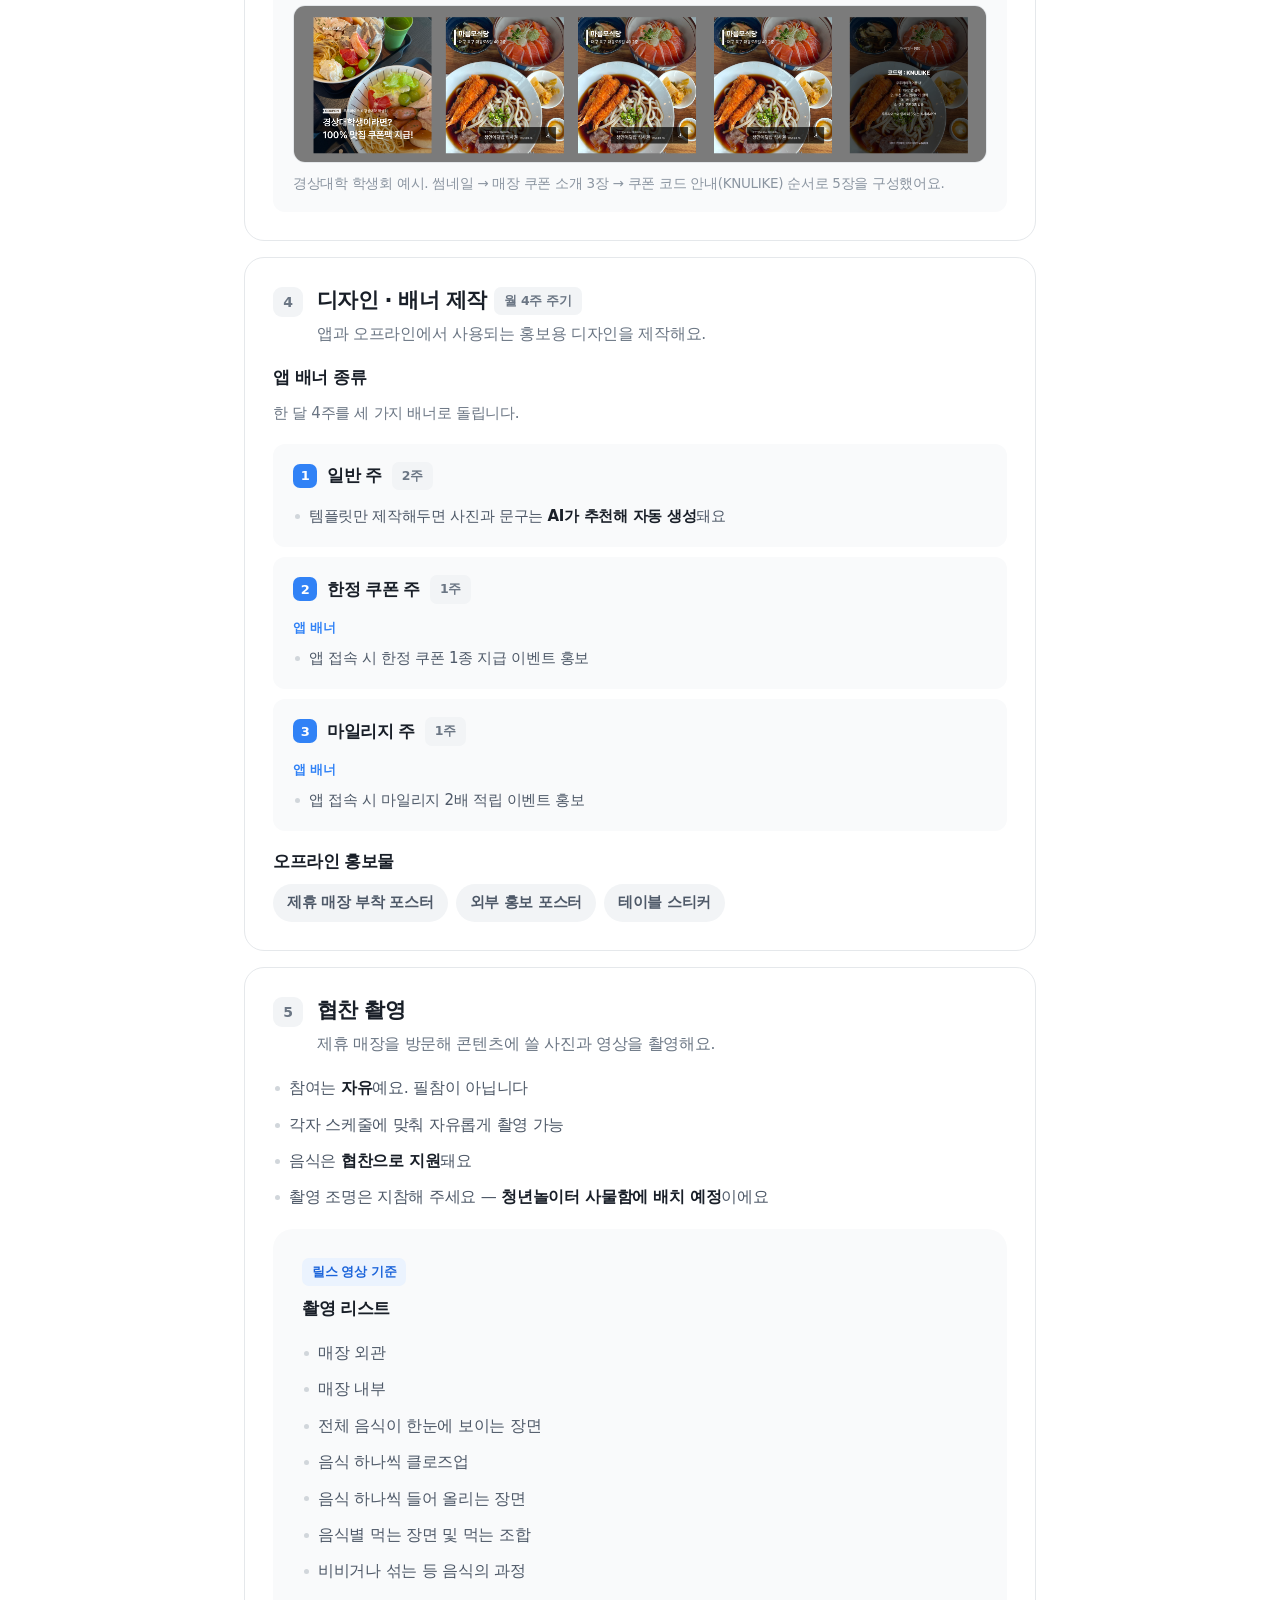
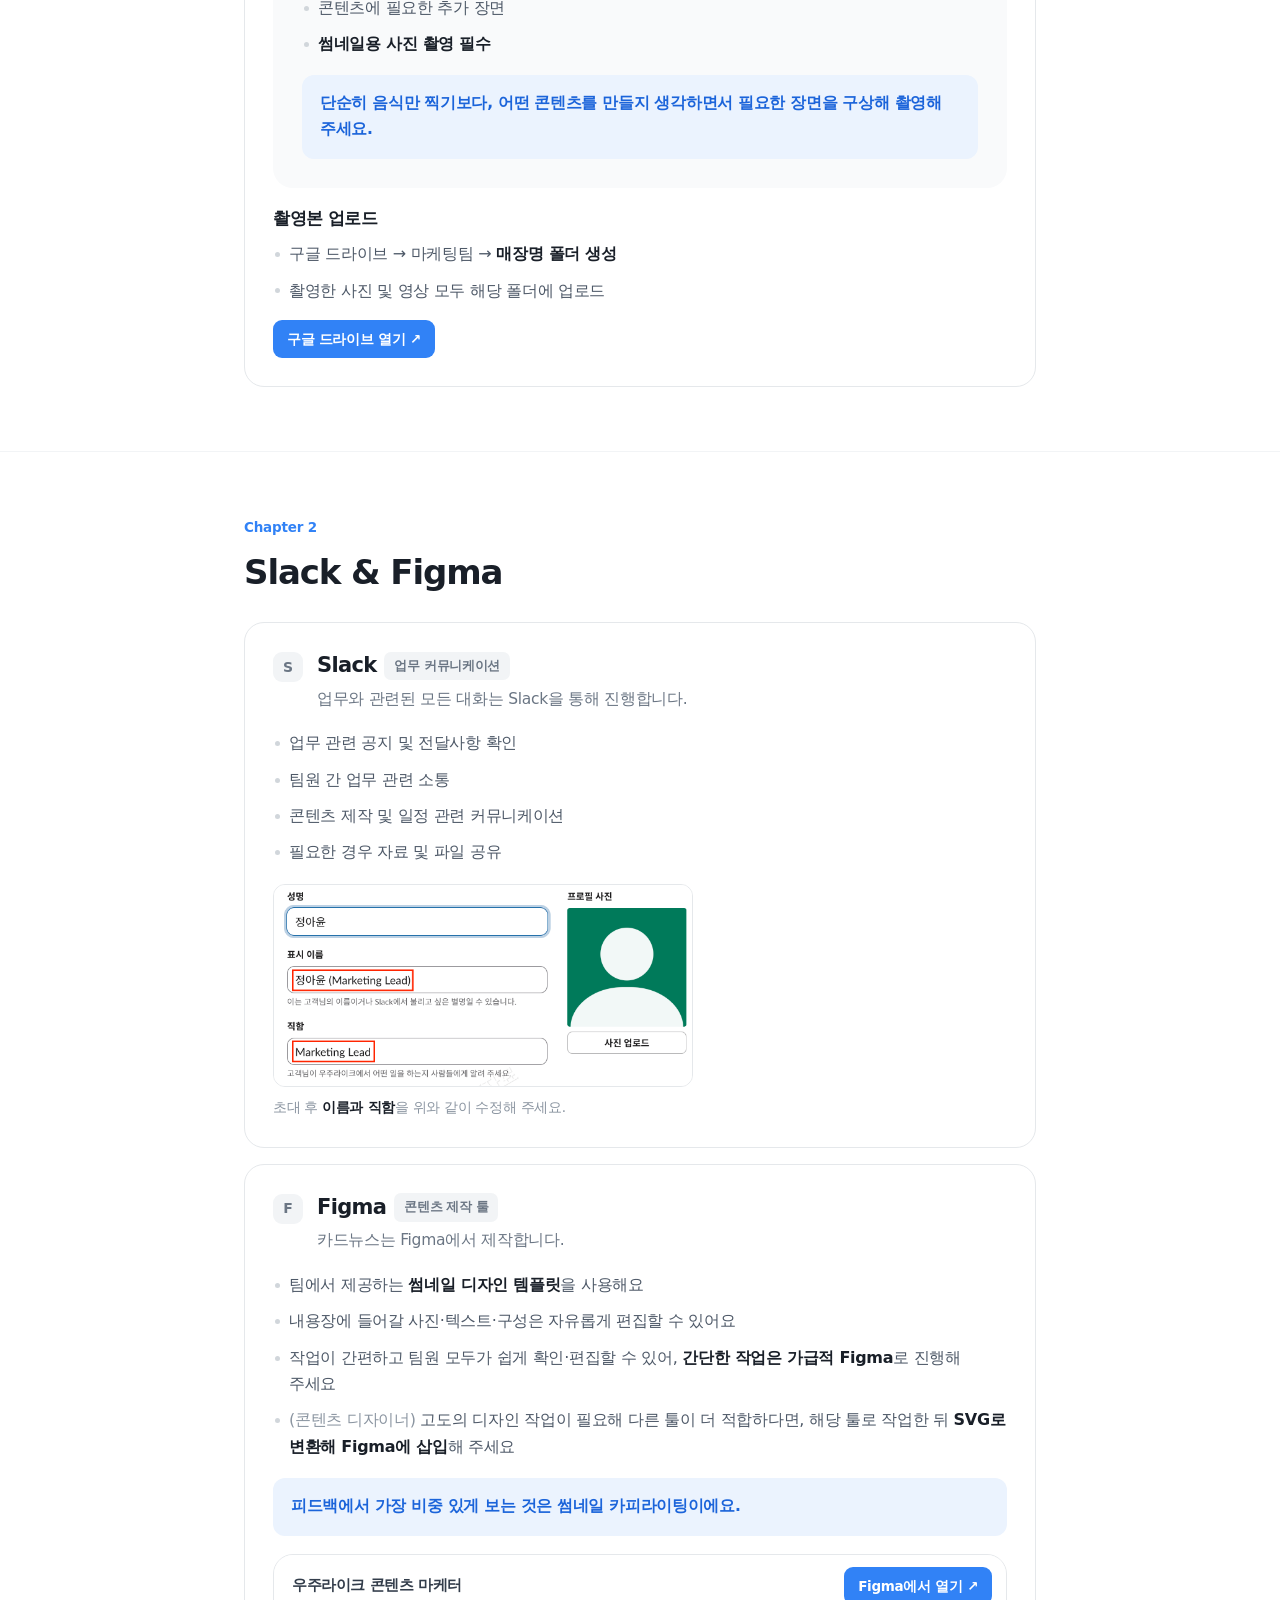
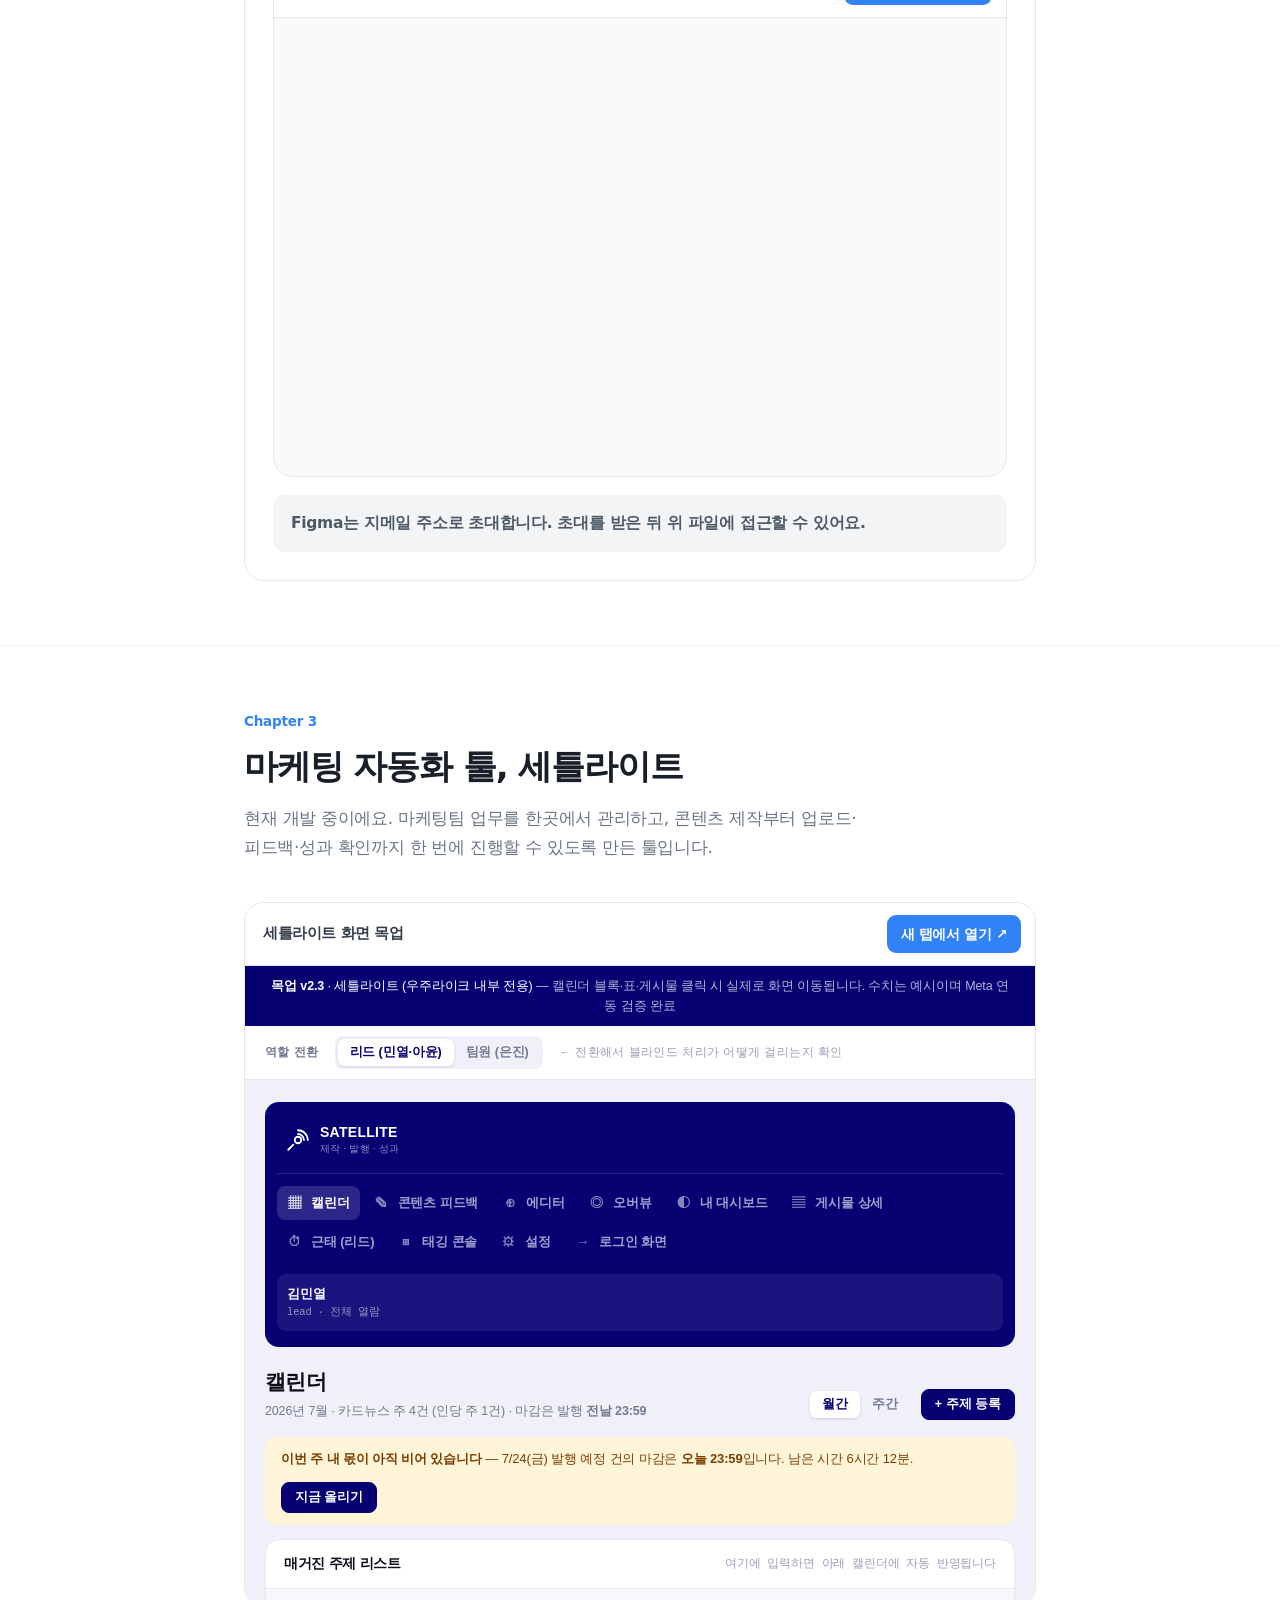
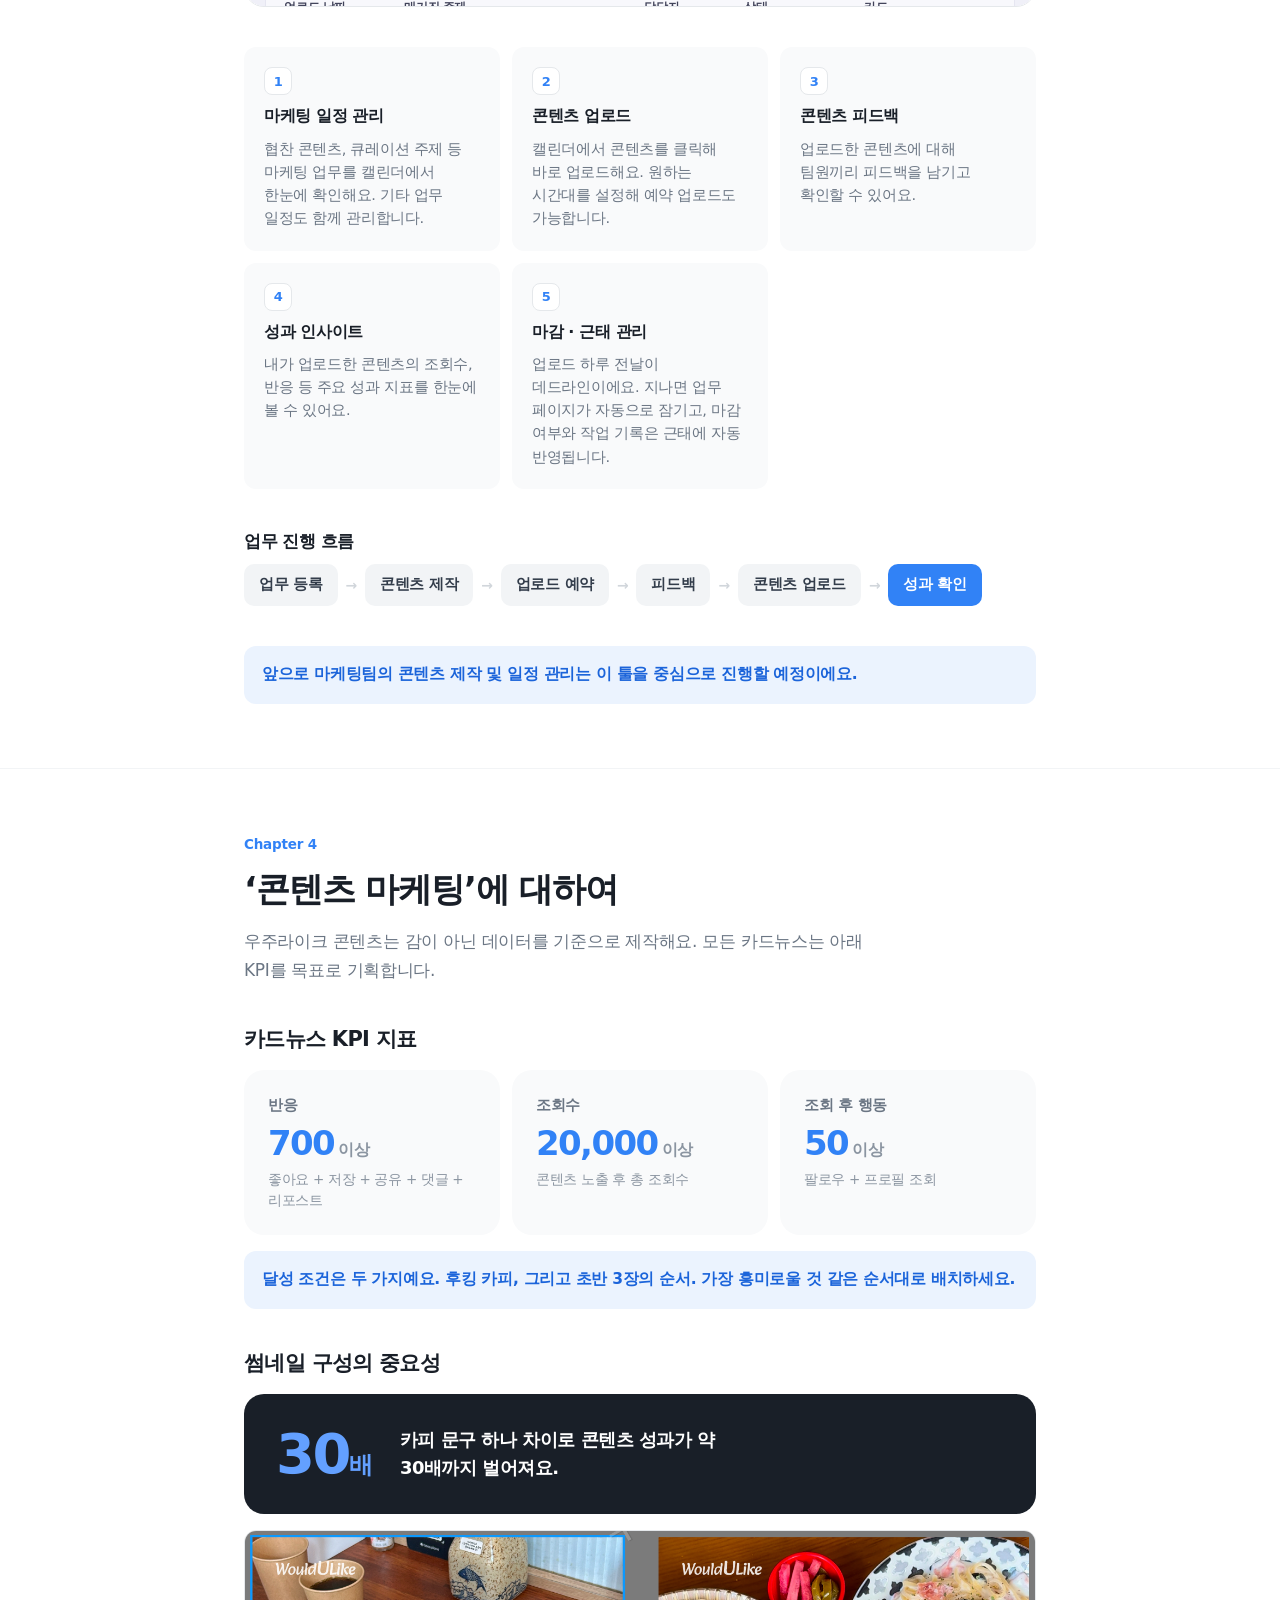
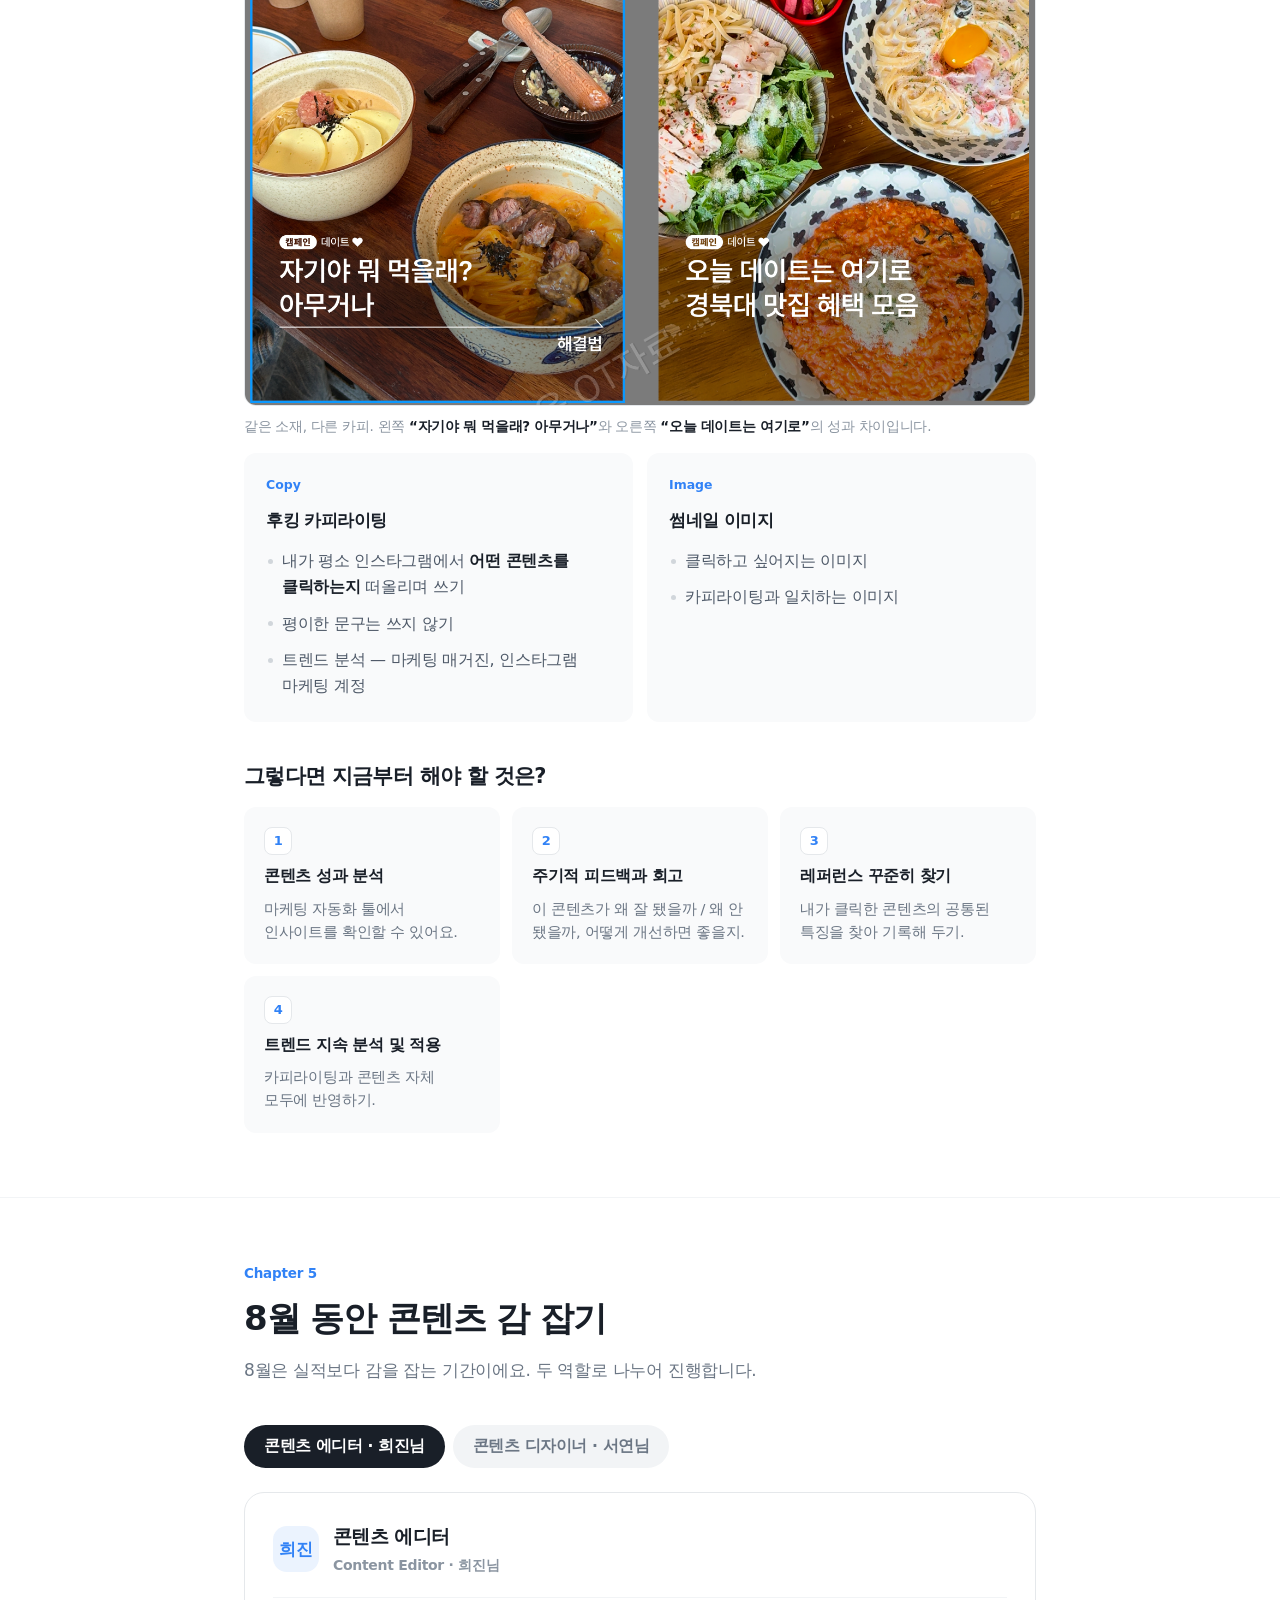
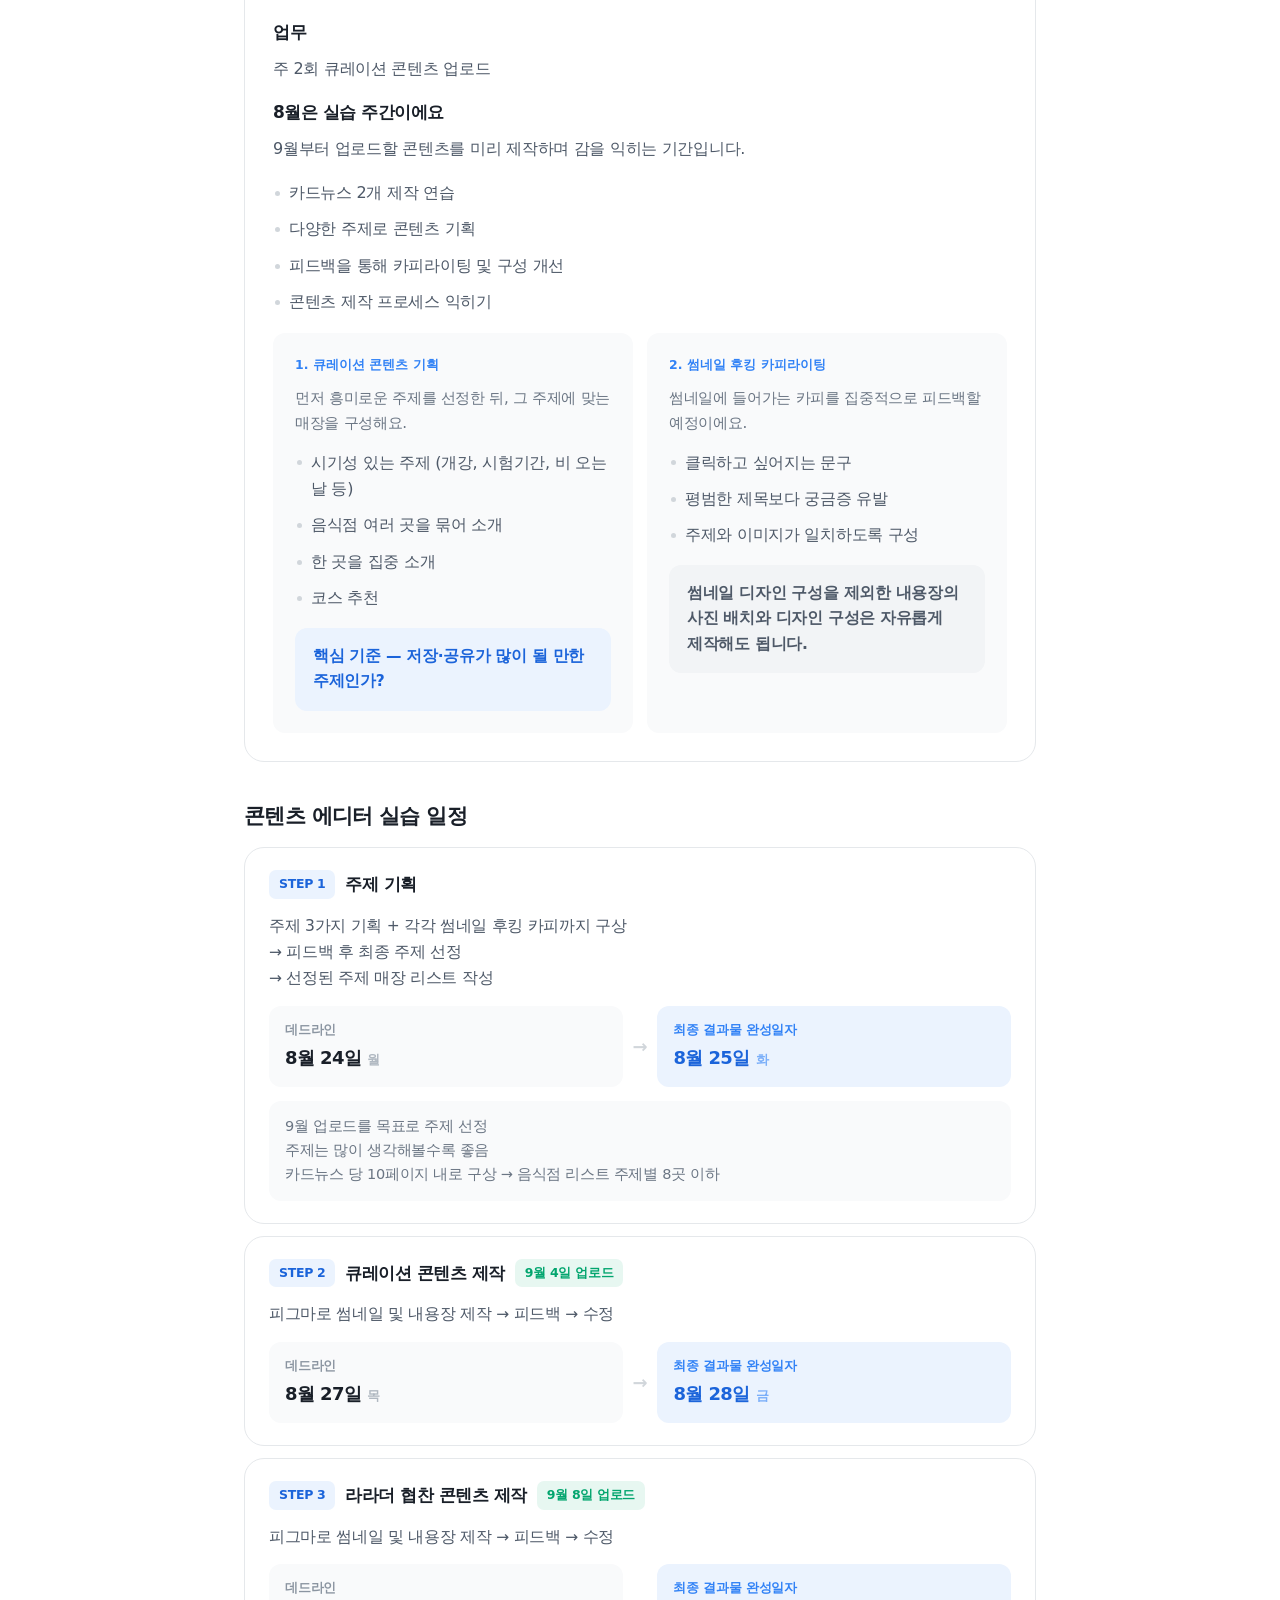
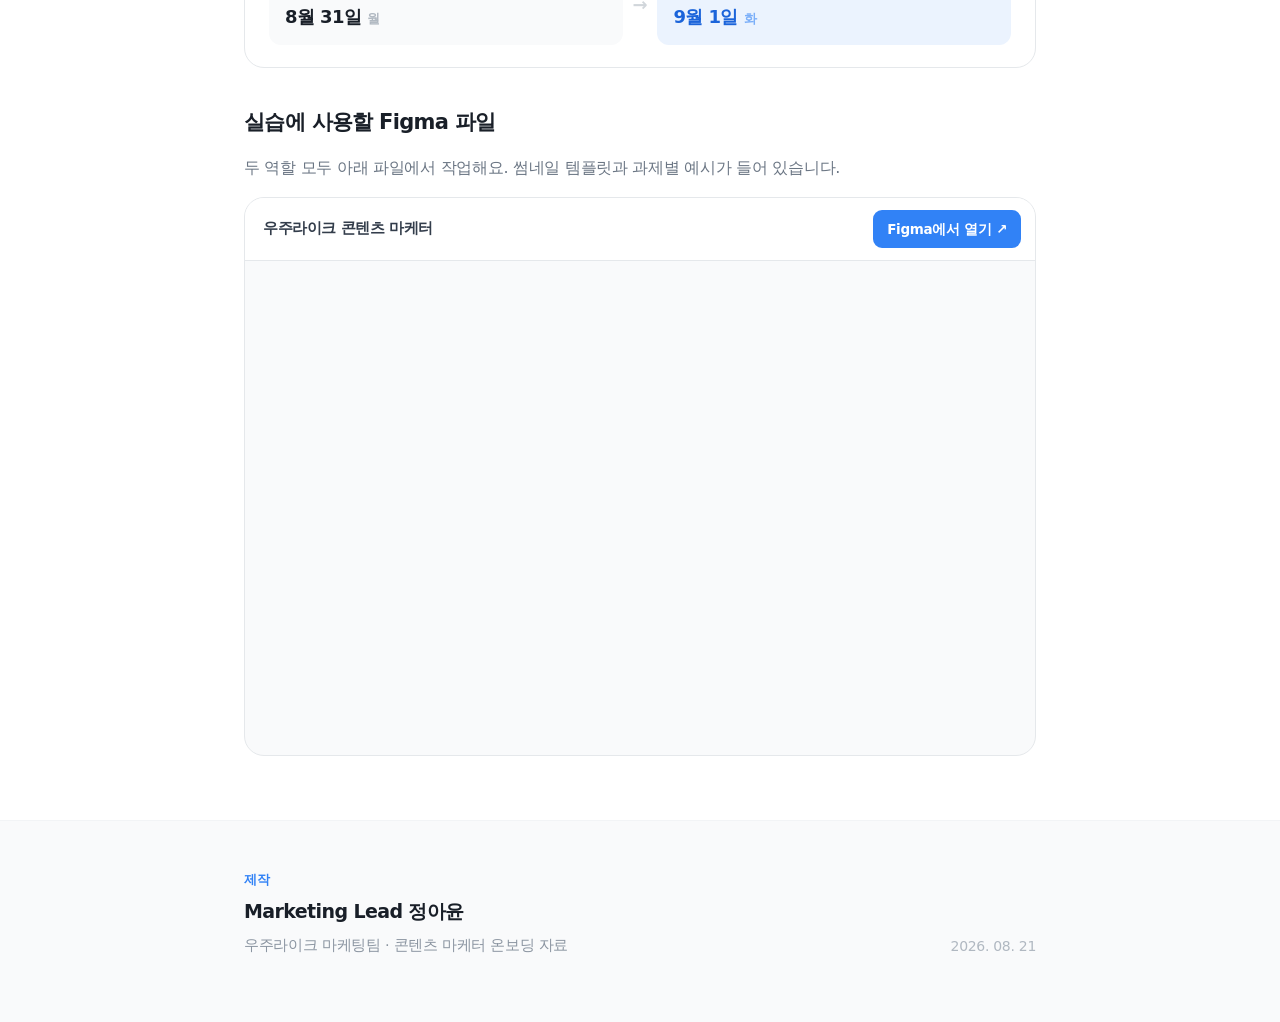
==== commit cd367f4f: "Figma 사용 원칙 항목 추가 Co-Authored-By: Claude Opus 5 (1M context) <noreply@anthropic.com>" ====
--- a/index.html
+++ b/index.html
@@ -12,7 +12,7 @@
 <meta property="og:type" content="website">
 <link rel="preconnect" href="https://cdn.jsdelivr.net" crossorigin>
 <link rel="stylesheet" href="https://cdn.jsdelivr.net/gh/orioncactus/pretendard@v1.3.9/dist/web/variable/pretendardvariable-dynamic-subset.css">
-<link rel="stylesheet" href="styles.css?v=27">
+<link rel="stylesheet" href="styles.css?v=29">
 </head>
 <body>
 
@@ -419,6 +419,8 @@
           <ul class="bul">
             <li>팀에서 제공하는 <strong>썸네일 디자인 템플릿</strong>을 사용해요</li>
             <li>내용장에 들어갈 사진·텍스트·구성은 자유롭게 편집할 수 있어요</li>
+            <li>작업이 간편하고 팀원 모두가 쉽게 확인·편집할 수 있어, <strong>간단한 작업은 가급적 Figma</strong>로 진행해 주세요</li>
+            <li><span style="color:var(--grey500)">(콘텐츠 디자이너)</span> 고도의 디자인 작업이 필요해 다른 툴이 더 적합하다면, 해당 툴로 작업한 뒤 <strong>SVG로 변환해 Figma에 삽입</strong>해 주세요</li>
           </ul>
           <p class="callout">피드백에서 가장 비중 있게 보는 것은 <strong>썸네일 카피라이팅</strong>이에요.</p>
 
@@ -803,8 +805,8 @@
                     </li>
                     <li><strong>첫 다운로드 혜택</strong> — 원하는 식당을 선택하고 룰렛을 돌리면 쿠폰 1종 지급</li>
                     <li><strong>미션 리워드</strong> — 쿠폰 사용, 스탬프 적립 등 미션 완료 시 추가 쿠폰 지급</li>
-                    <li><strong>한정 쿠폰 혜택</strong> — 매달 1주간 진행되는 한정 쿠폰 기간에 접속하면 평소보다 더 좋은 혜택의 한정 쿠폰 지급</li>
-                    <li><strong>마일리지 2배 적립</strong> — 매달 1주간 진행되는 마일리지 2배 기간에 방문하면 마일리지를 2배로 적립</li>
+                    <li><strong>한정 쿠폰 기간 혜택</strong> — 매달 진행되는 한정 쿠폰 기간에 접속하면 평소보다 더 좋은 혜택의 한정 쿠폰 지급</li>
+                    <li><strong>마일리지 2배 적립 기간</strong> — 매달 진행되는 마일리지 2배 기간에 방문하면 마일리지를 2배로 적립</li>
                   </ul>
                 </div>
                 <div class="sched">
@@ -861,6 +863,6 @@
 <div class="lb" id="lightbox" hidden><img src="" alt=""></div>
 <button class="totop" id="totop" aria-label="맨 위로">↑</button>
 
-<script src="script.js?v=27"></script>
+<script src="script.js?v=29"></script>
 </body>
 </html>
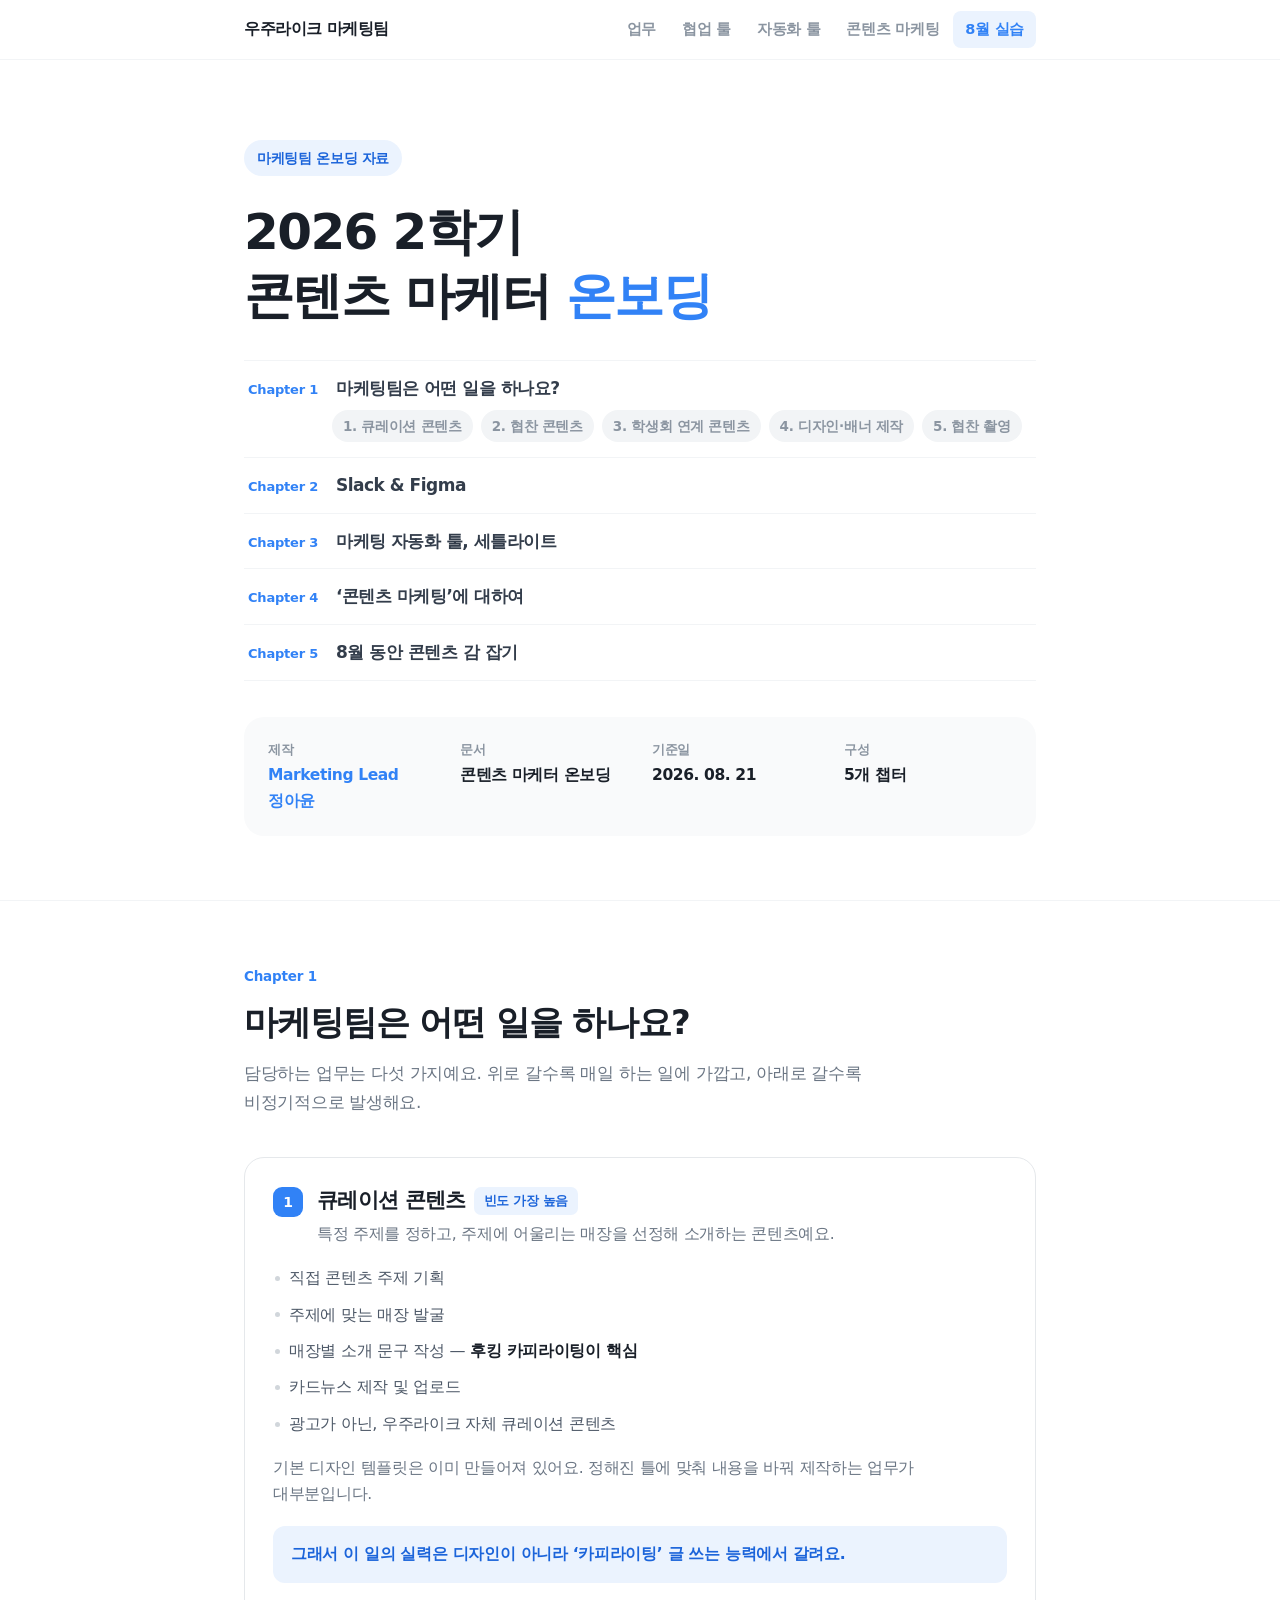
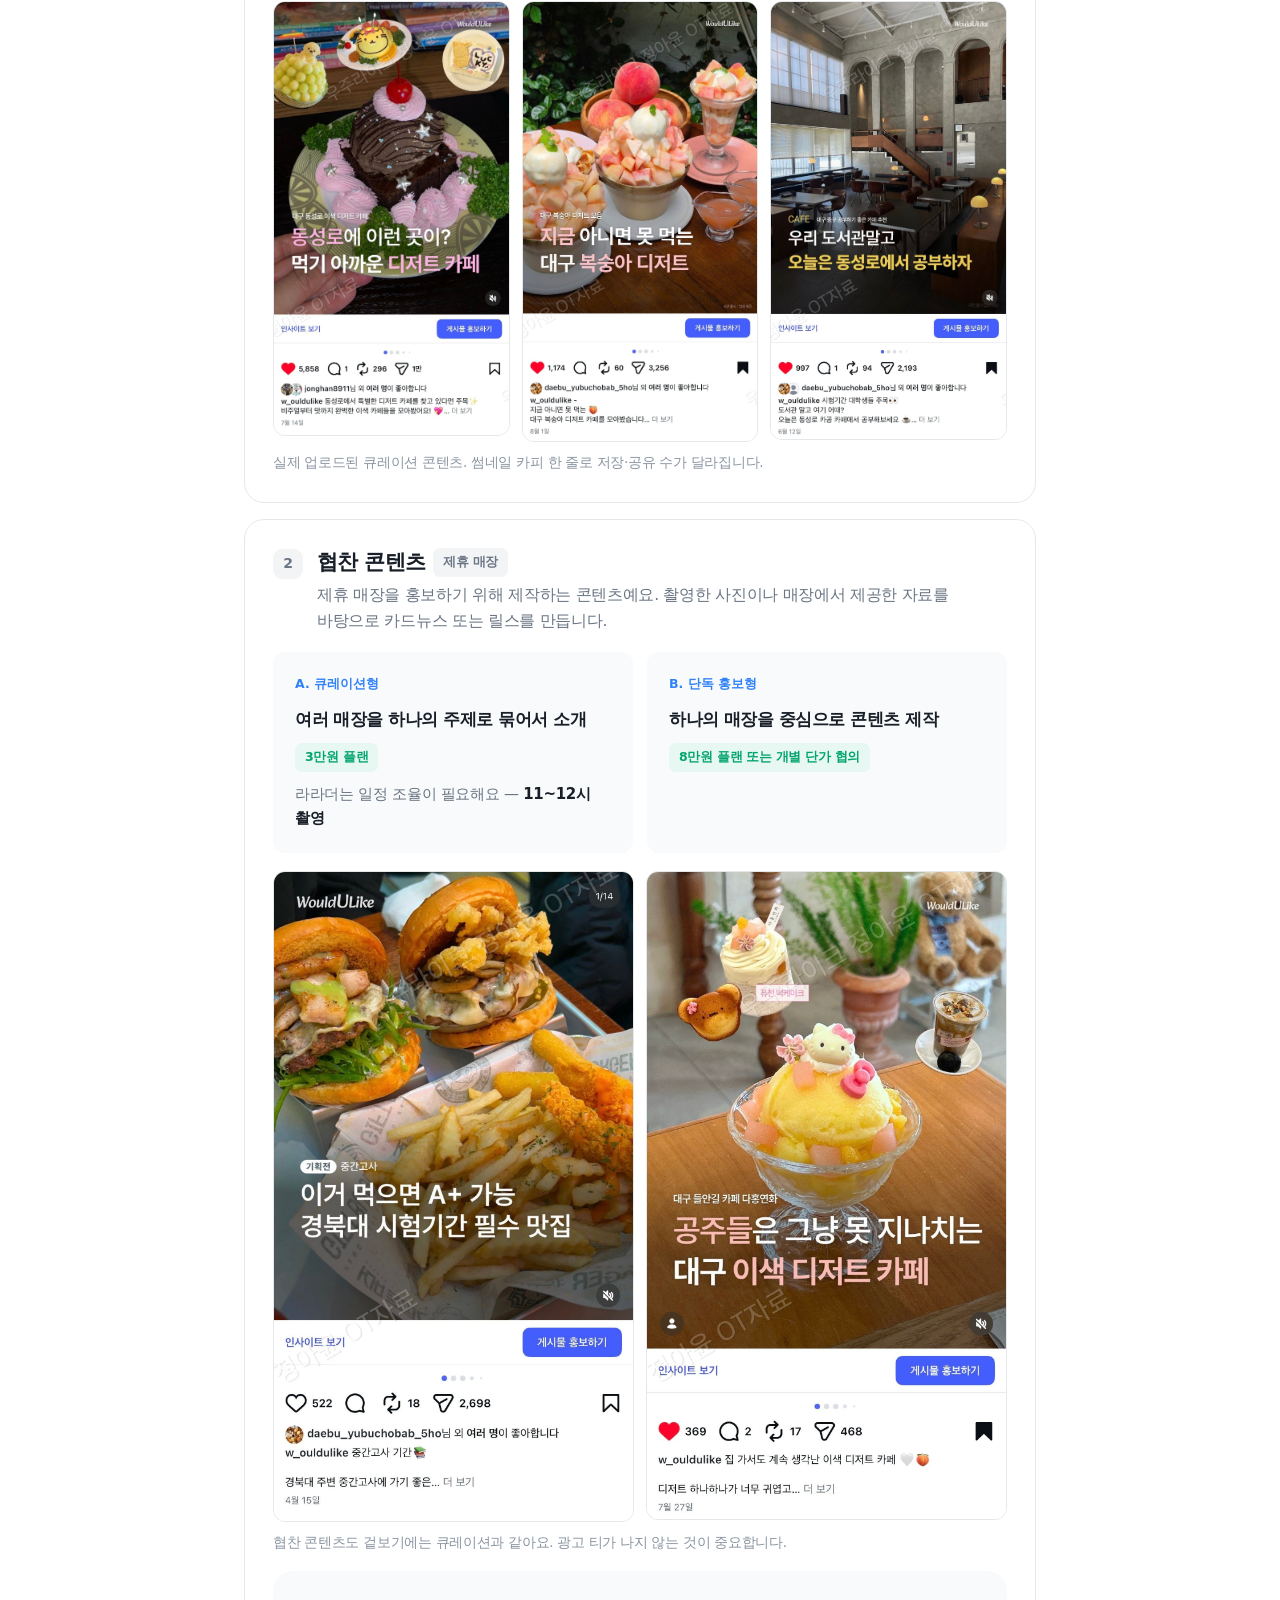
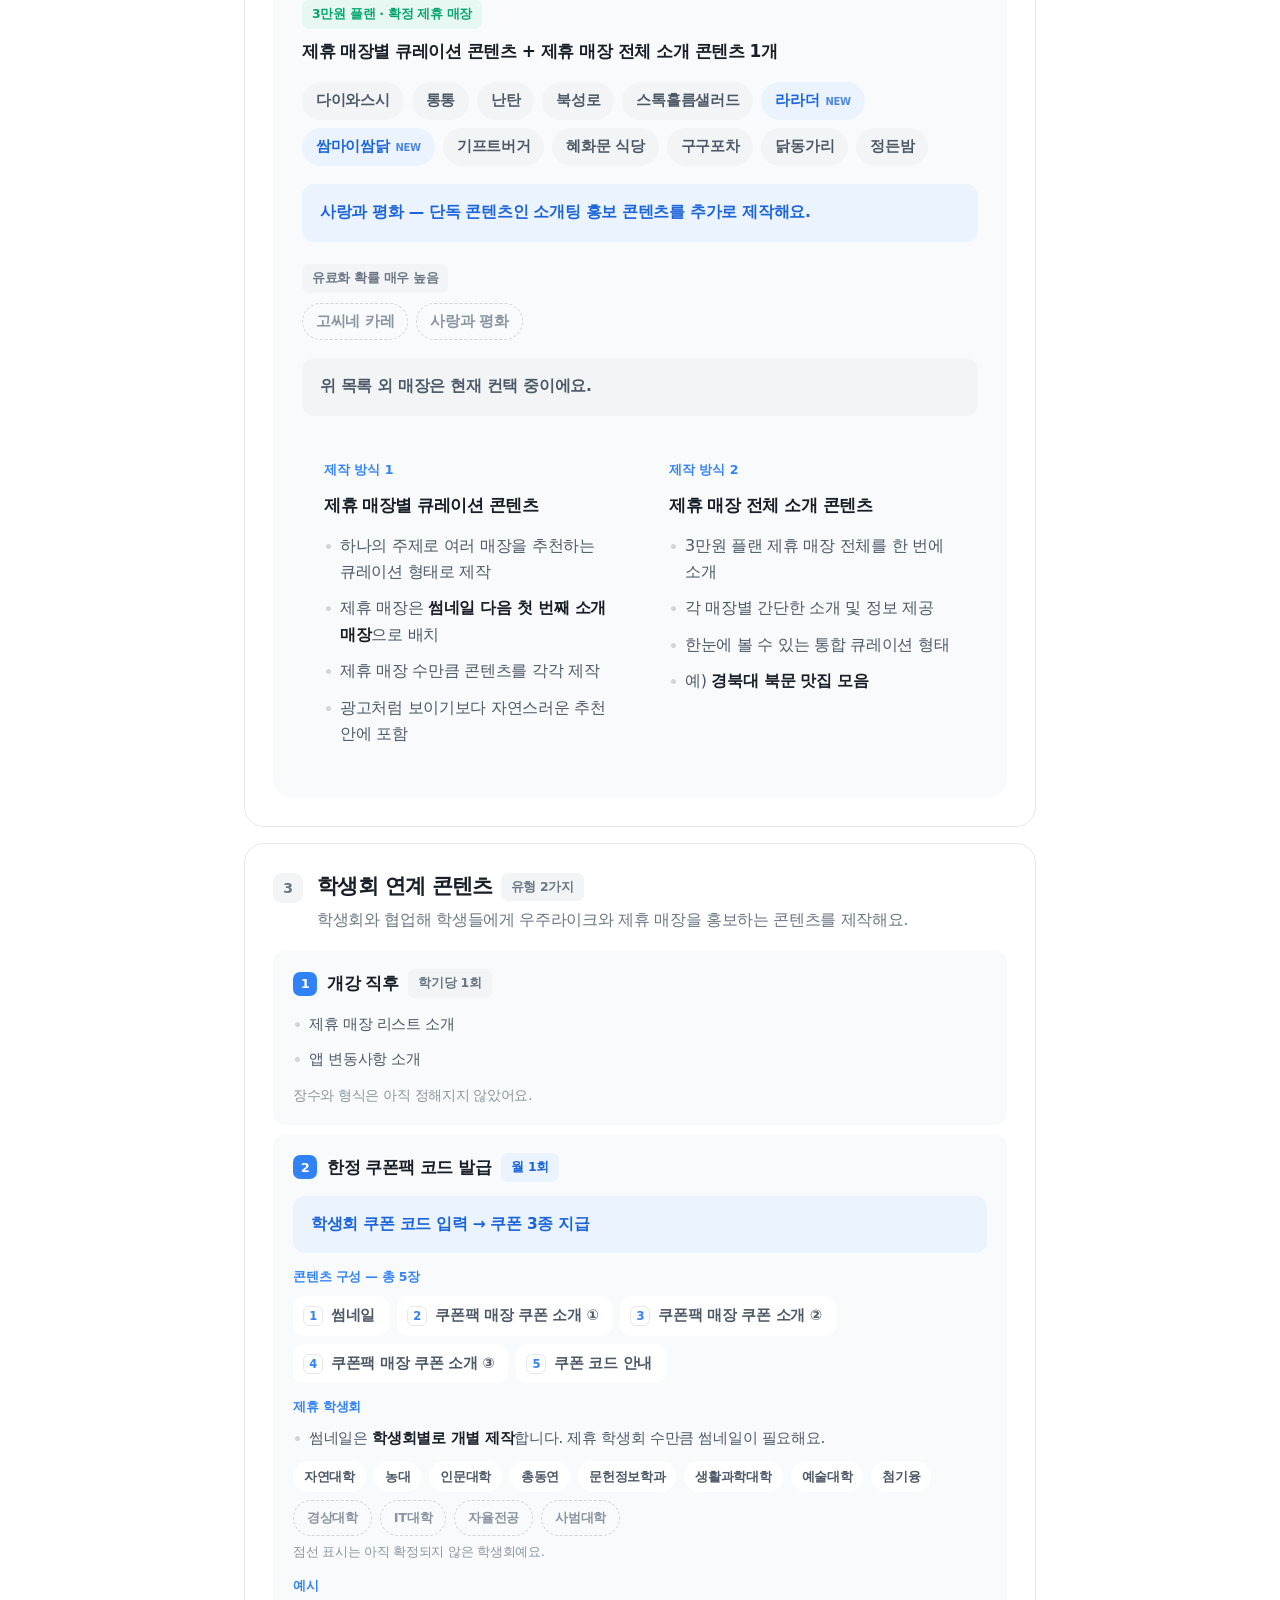
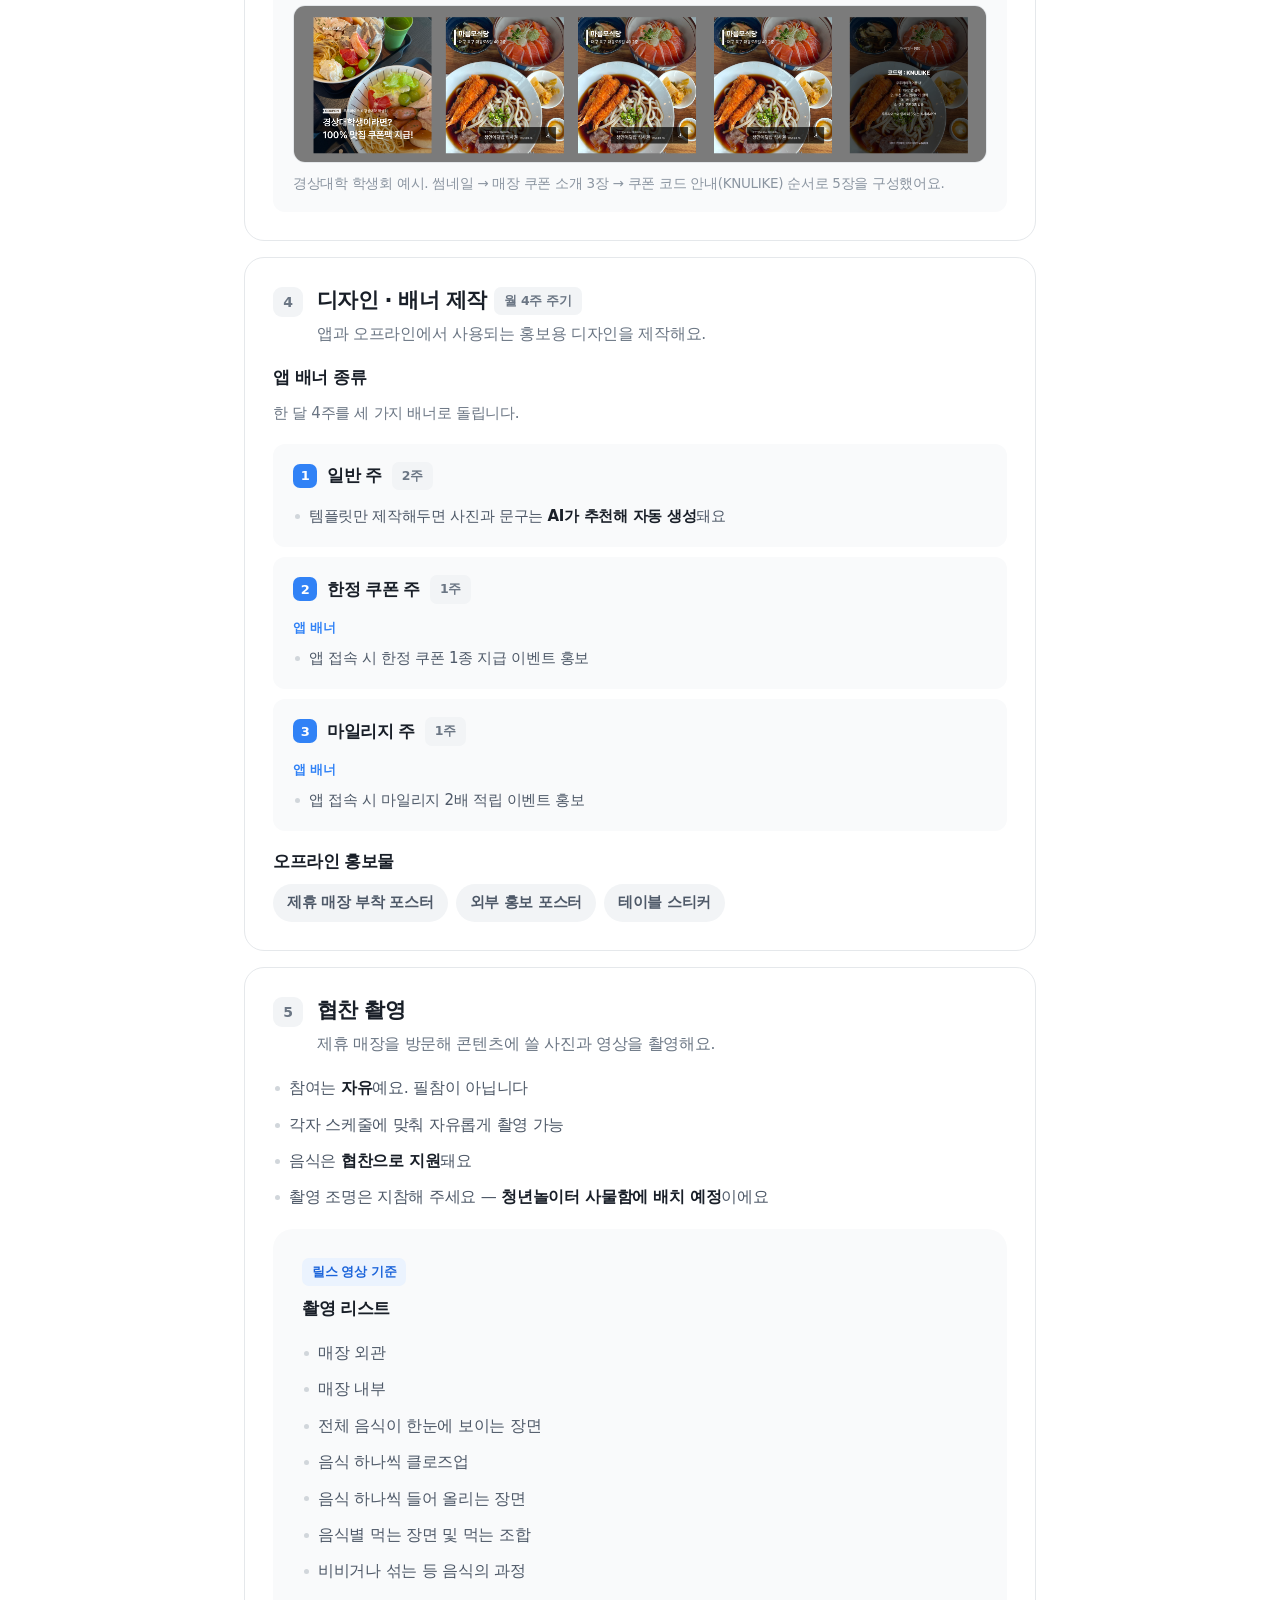
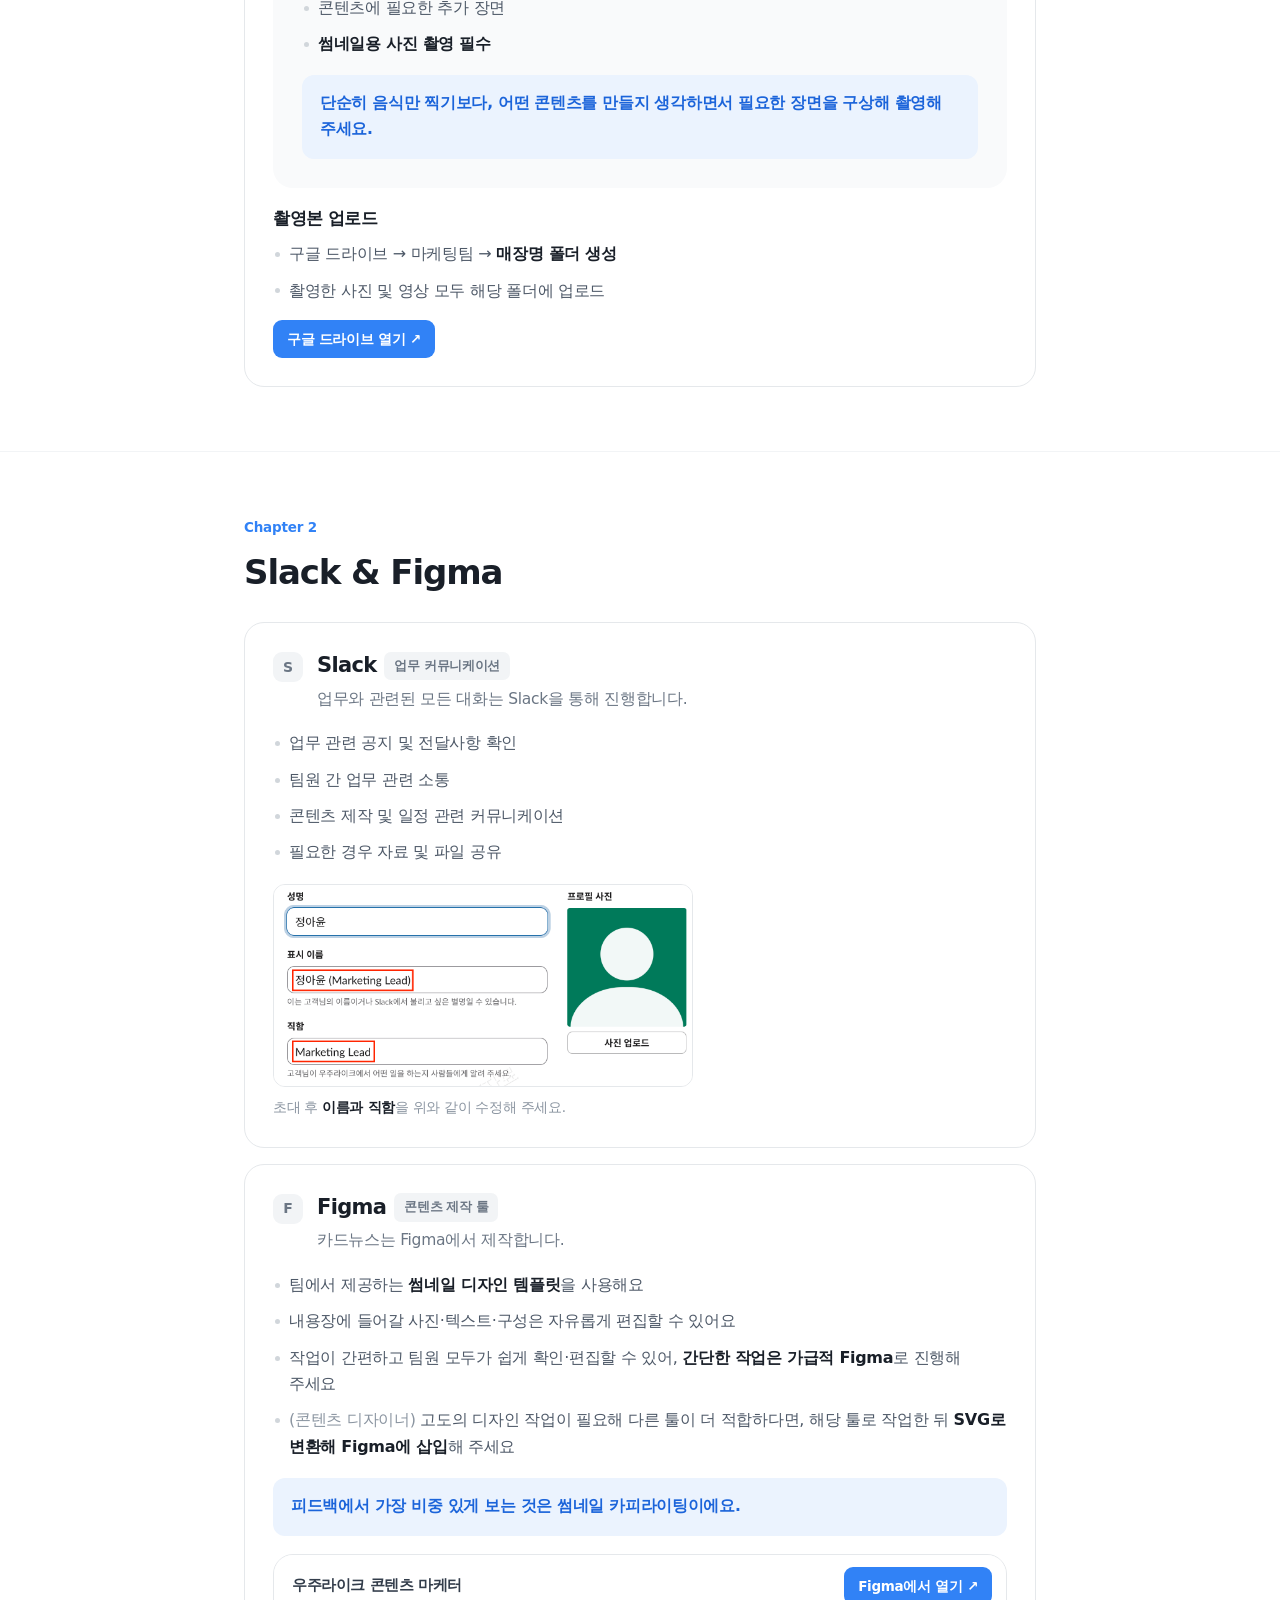
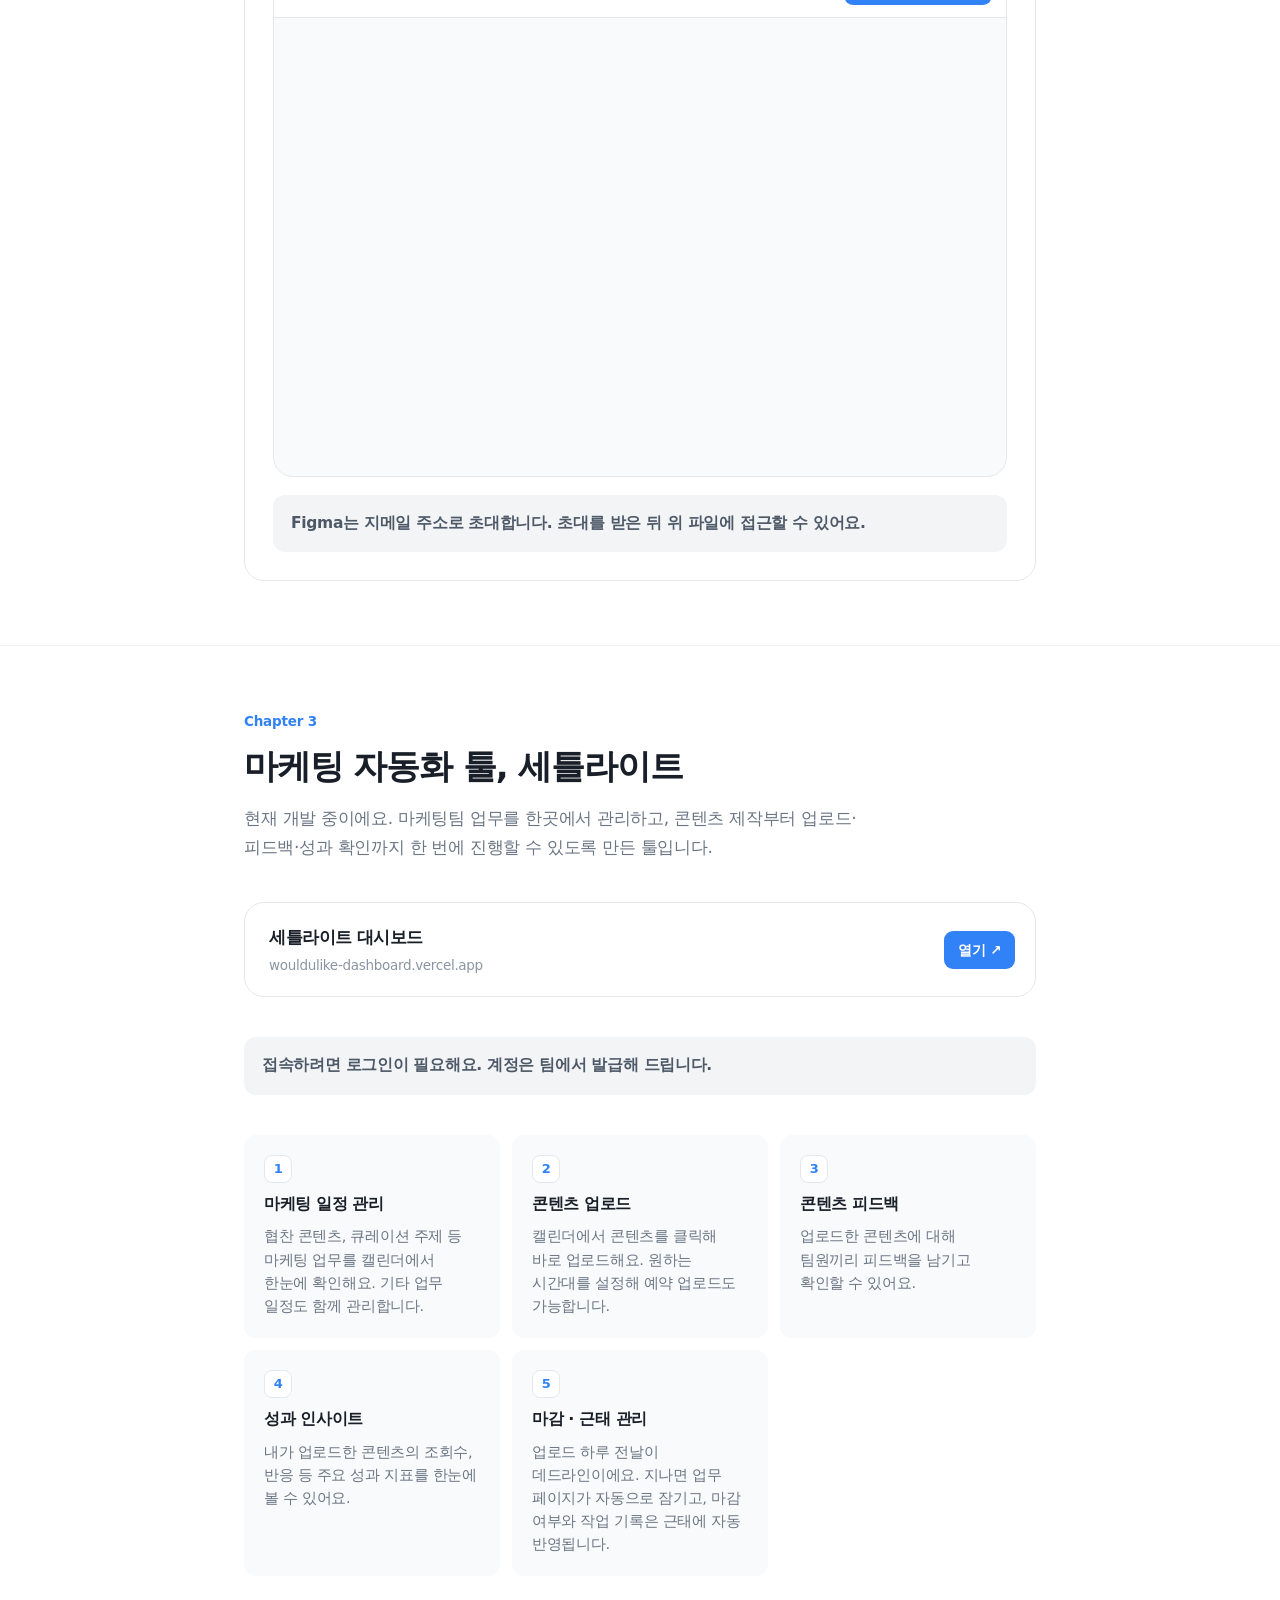
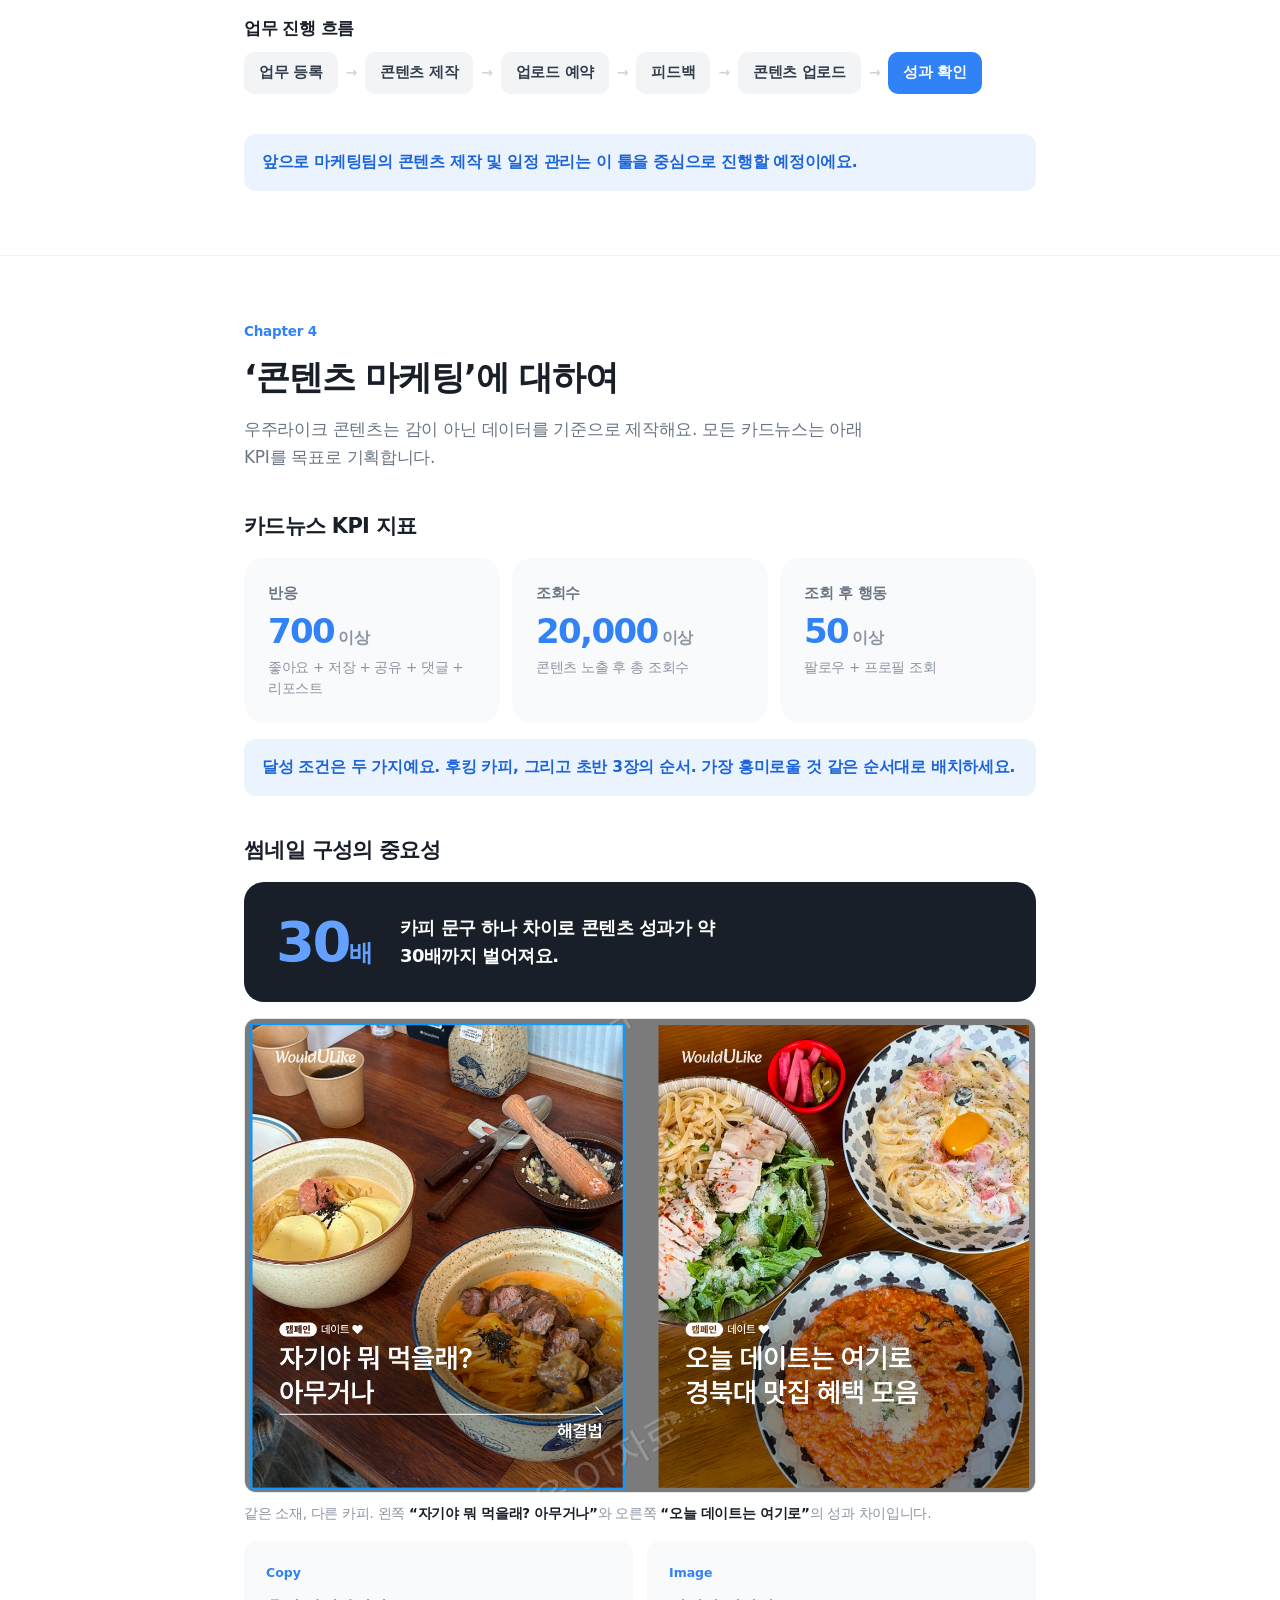
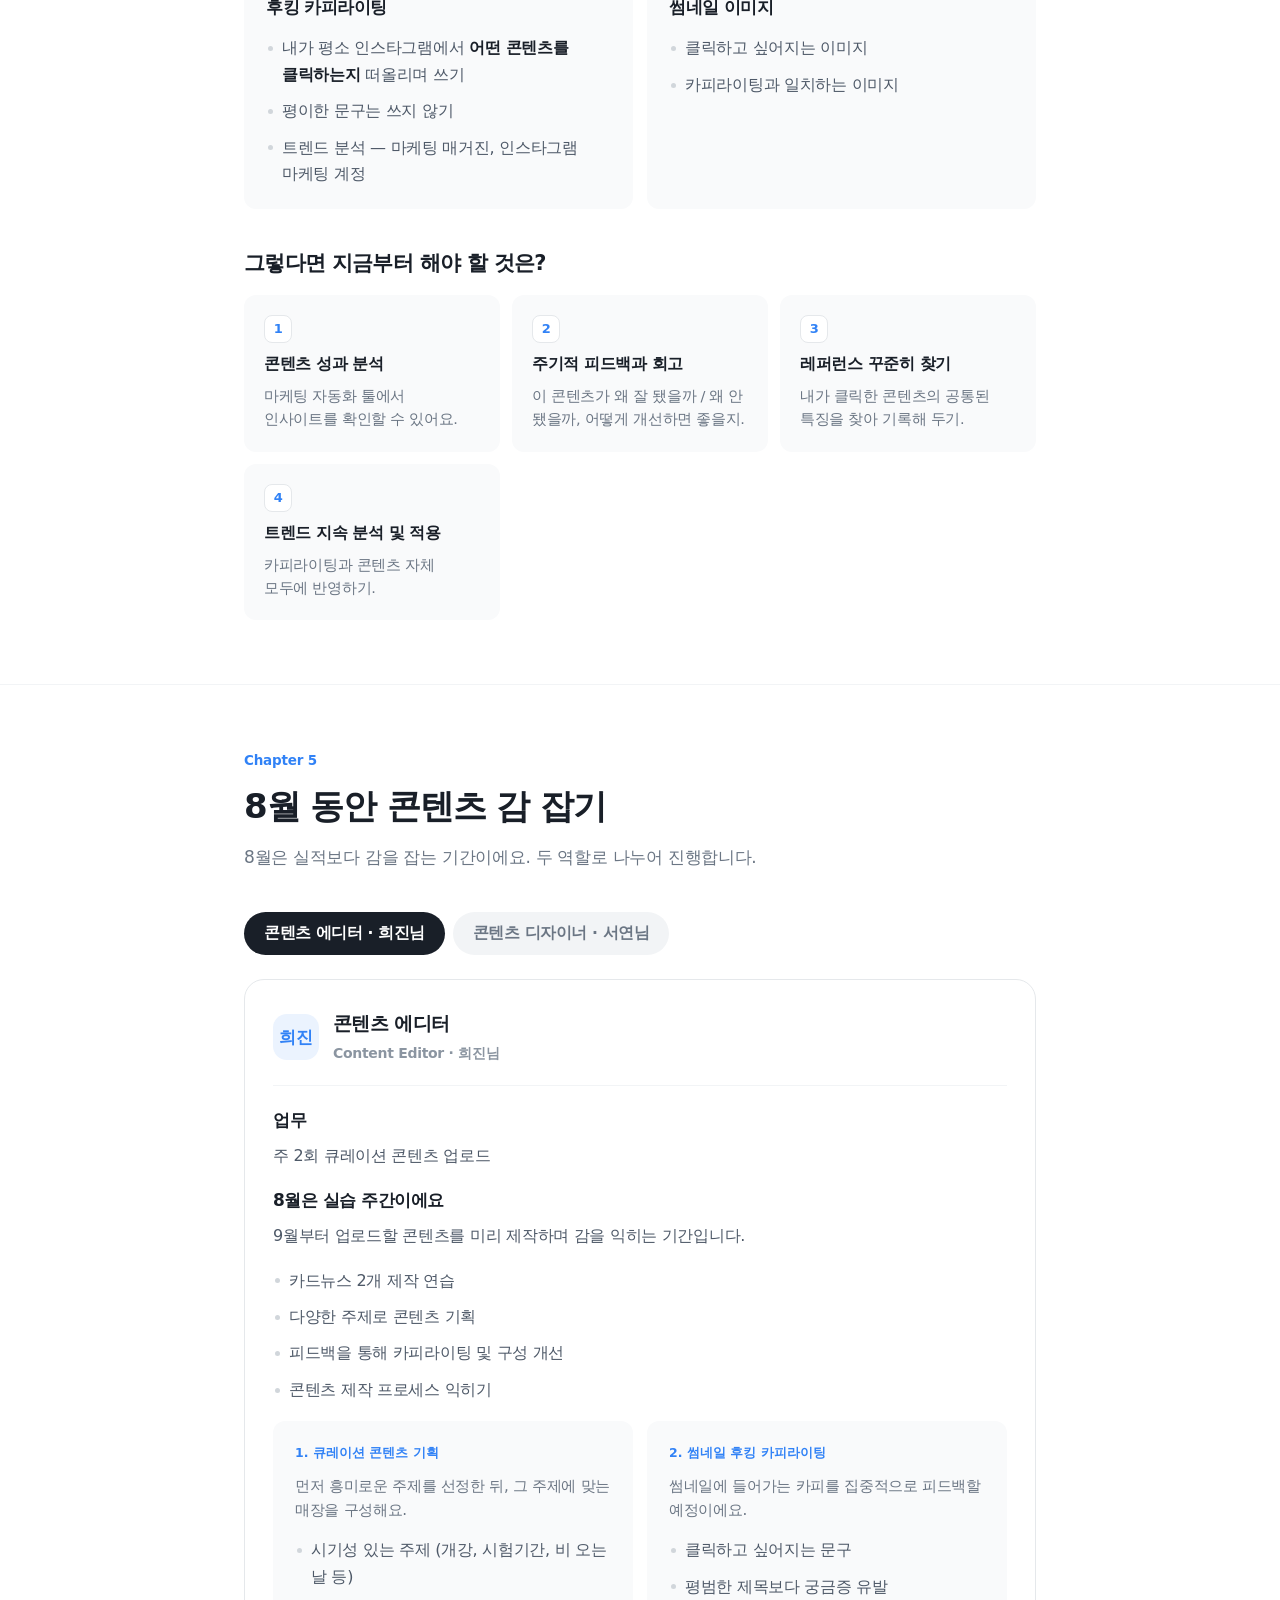
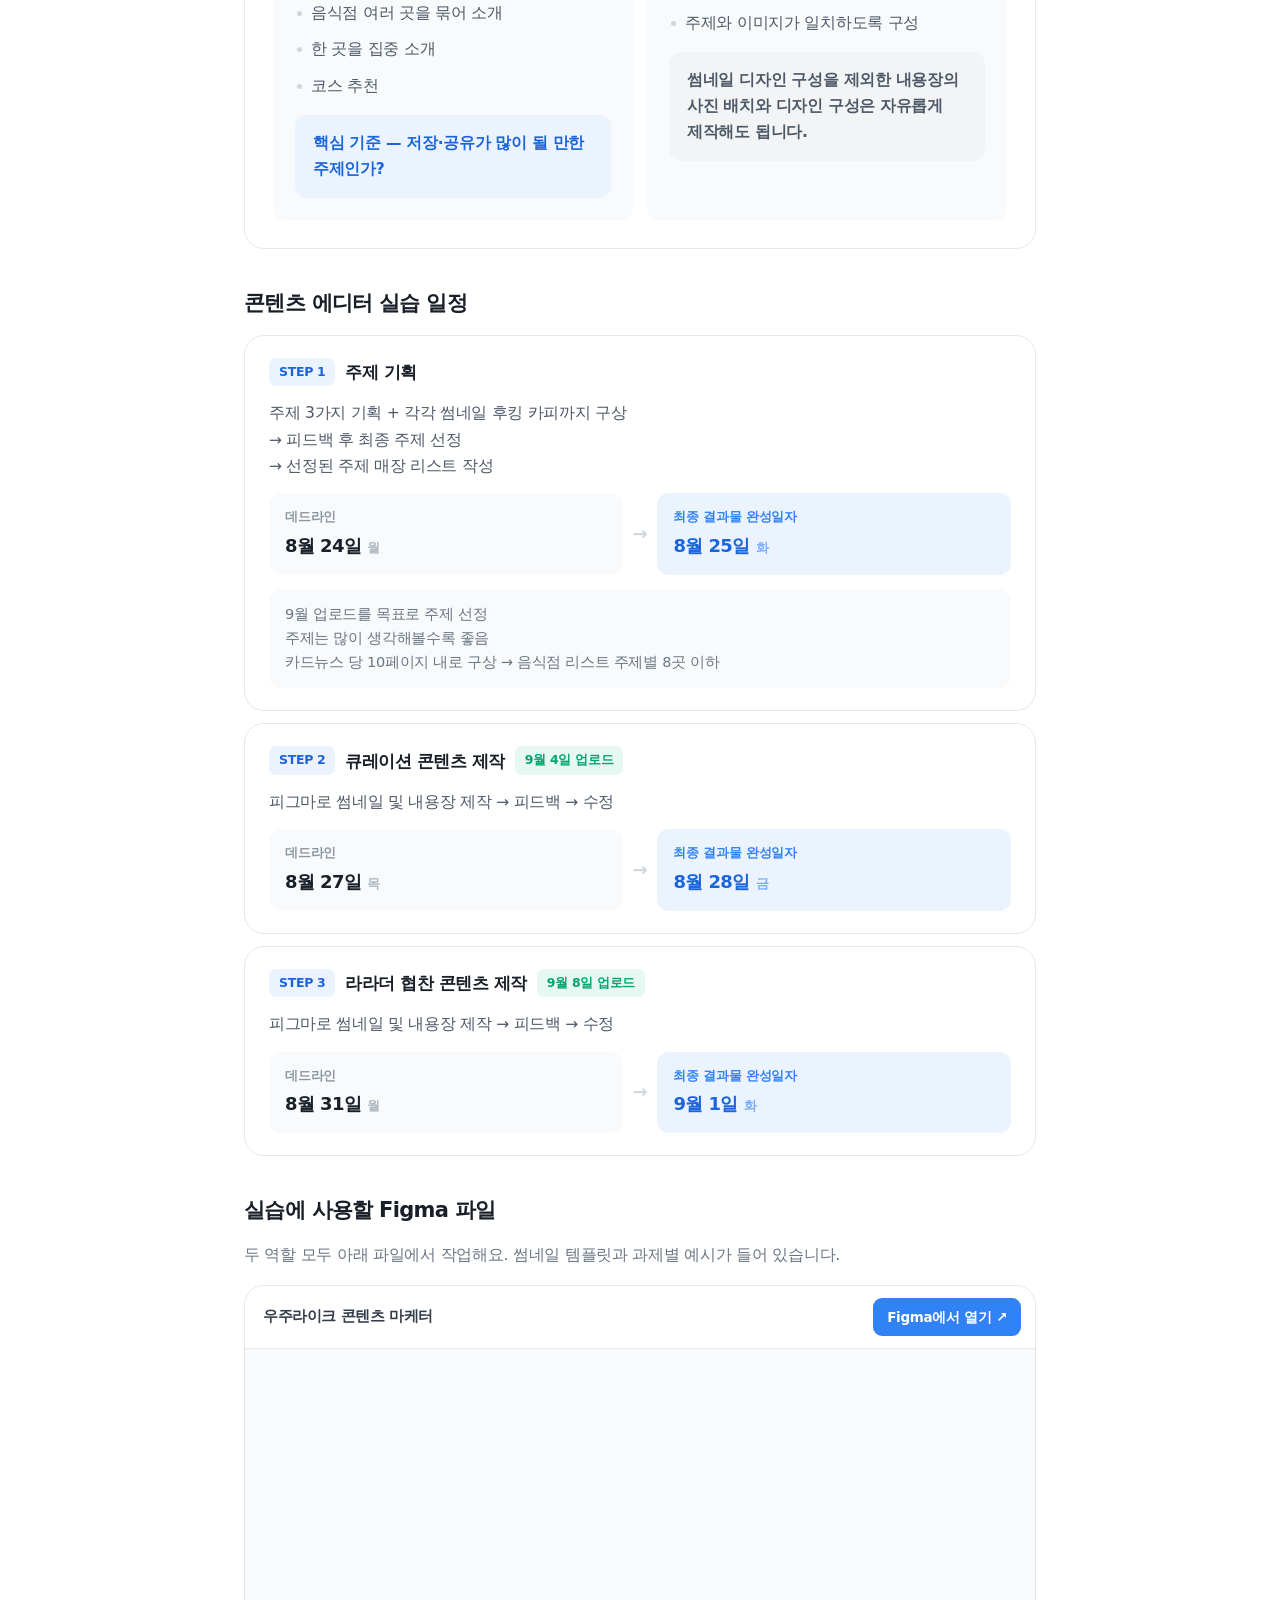
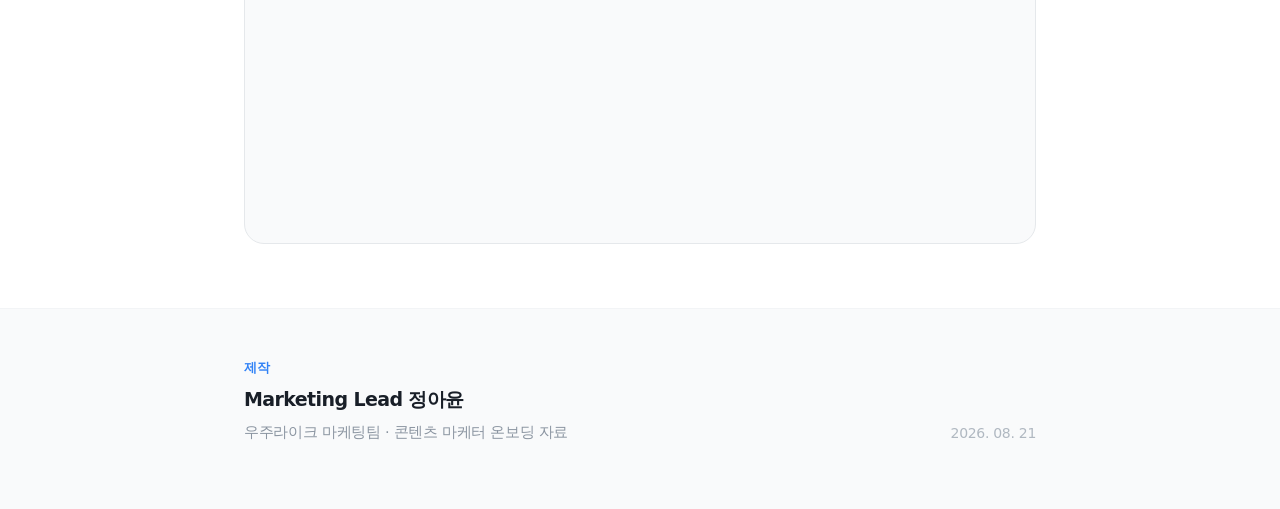
==== commit 90de49c0: "세틀라이트 목업을 실제 대시보드 링크로 교체 Co-Authored-By: Claude Opus 5 (1M context) <noreply@anthropic.com>" ====
--- a/index.html
+++ b/index.html
@@ -12,7 +12,7 @@
 <meta property="og:type" content="website">
 <link rel="preconnect" href="https://cdn.jsdelivr.net" crossorigin>
 <link rel="stylesheet" href="https://cdn.jsdelivr.net/gh/orioncactus/pretendard@v1.3.9/dist/web/variable/pretendardvariable-dynamic-subset.css">
-<link rel="stylesheet" href="styles.css?v=29">
+<link rel="stylesheet" href="styles.css?v=30">
 </head>
 <body>
 
@@ -450,17 +450,14 @@
       <p class="lead">현재 개발 중이에요. 마케팅팀 업무를 한곳에서 관리하고, 콘텐츠 제작부터 업로드·피드백·성과 확인까지 한 번에 진행할 수 있도록 만든 툴입니다.</p>
 
       <div class="stack-lg">
-        <div class="embed">
-          <div class="embed-bar">
-            <span class="ename">세틀라이트 화면 목업</span>
-            <a class="btn" href="assets/satellite-mockup.html" target="_blank" rel="noopener">새 탭에서 열기 ↗</a>
-          </div>
-          <div class="embed-frame app">
-            <iframe src="assets/satellite-mockup.html"
-              title="세틀라이트 마케팅 자동화 툴 화면 목업"
-              loading="lazy"></iframe>
-          </div>
-        </div>
+        <div class="linkcard">
+          <div class="lc-text">
+            <span class="lc-name">세틀라이트 대시보드</span>
+            <span class="lc-url">wouldulike-dashboard.vercel.app</span>
+          </div>
+          <a class="btn" href="https://wouldulike-dashboard.vercel.app/dashboard/admin" target="_blank" rel="noopener">열기 ↗</a>
+        </div>
+        <p class="callout grey">접속하려면 로그인이 필요해요. 계정은 팀에서 발급해 드립니다.</p>
 
         <div class="feats">
           <div class="feat">
@@ -863,6 +860,6 @@
 <div class="lb" id="lightbox" hidden><img src="" alt=""></div>
 <button class="totop" id="totop" aria-label="맨 위로">↑</button>
 
-<script src="script.js?v=29"></script>
+<script src="script.js?v=30"></script>
 </body>
 </html>
--- a/styles.css
+++ b/styles.css
@@ -527,3 +527,20 @@
 .wk-sub .pages .pg{ background:var(--white); }
 .wk-sub .chip{ background:var(--white); }
 .wk-sub .chip.pending{ background:transparent; }
+
+/* ---------- 링크 카드 ---------- */
+.linkcard{
+  display:flex; align-items:center; justify-content:space-between; gap:16px;
+  border:1px solid var(--grey200); border-radius:var(--radius);
+  background:var(--white); padding:20px 20px 20px 24px;
+}
+.lc-text{ display:flex; flex-direction:column; gap:3px; min-width:0; }
+.lc-name{ font-size:17px; font-weight:700; letter-spacing:-0.5px; color:var(--grey900); }
+.lc-url{
+  font-size:13.5px; color:var(--grey500); font-weight:500;
+  overflow:hidden; text-overflow:ellipsis; white-space:nowrap;
+}
+@media (max-width:480px){
+  .linkcard{ flex-direction:column; align-items:stretch; gap:14px; padding:20px; }
+  .linkcard .btn{ text-align:center; }
+}
